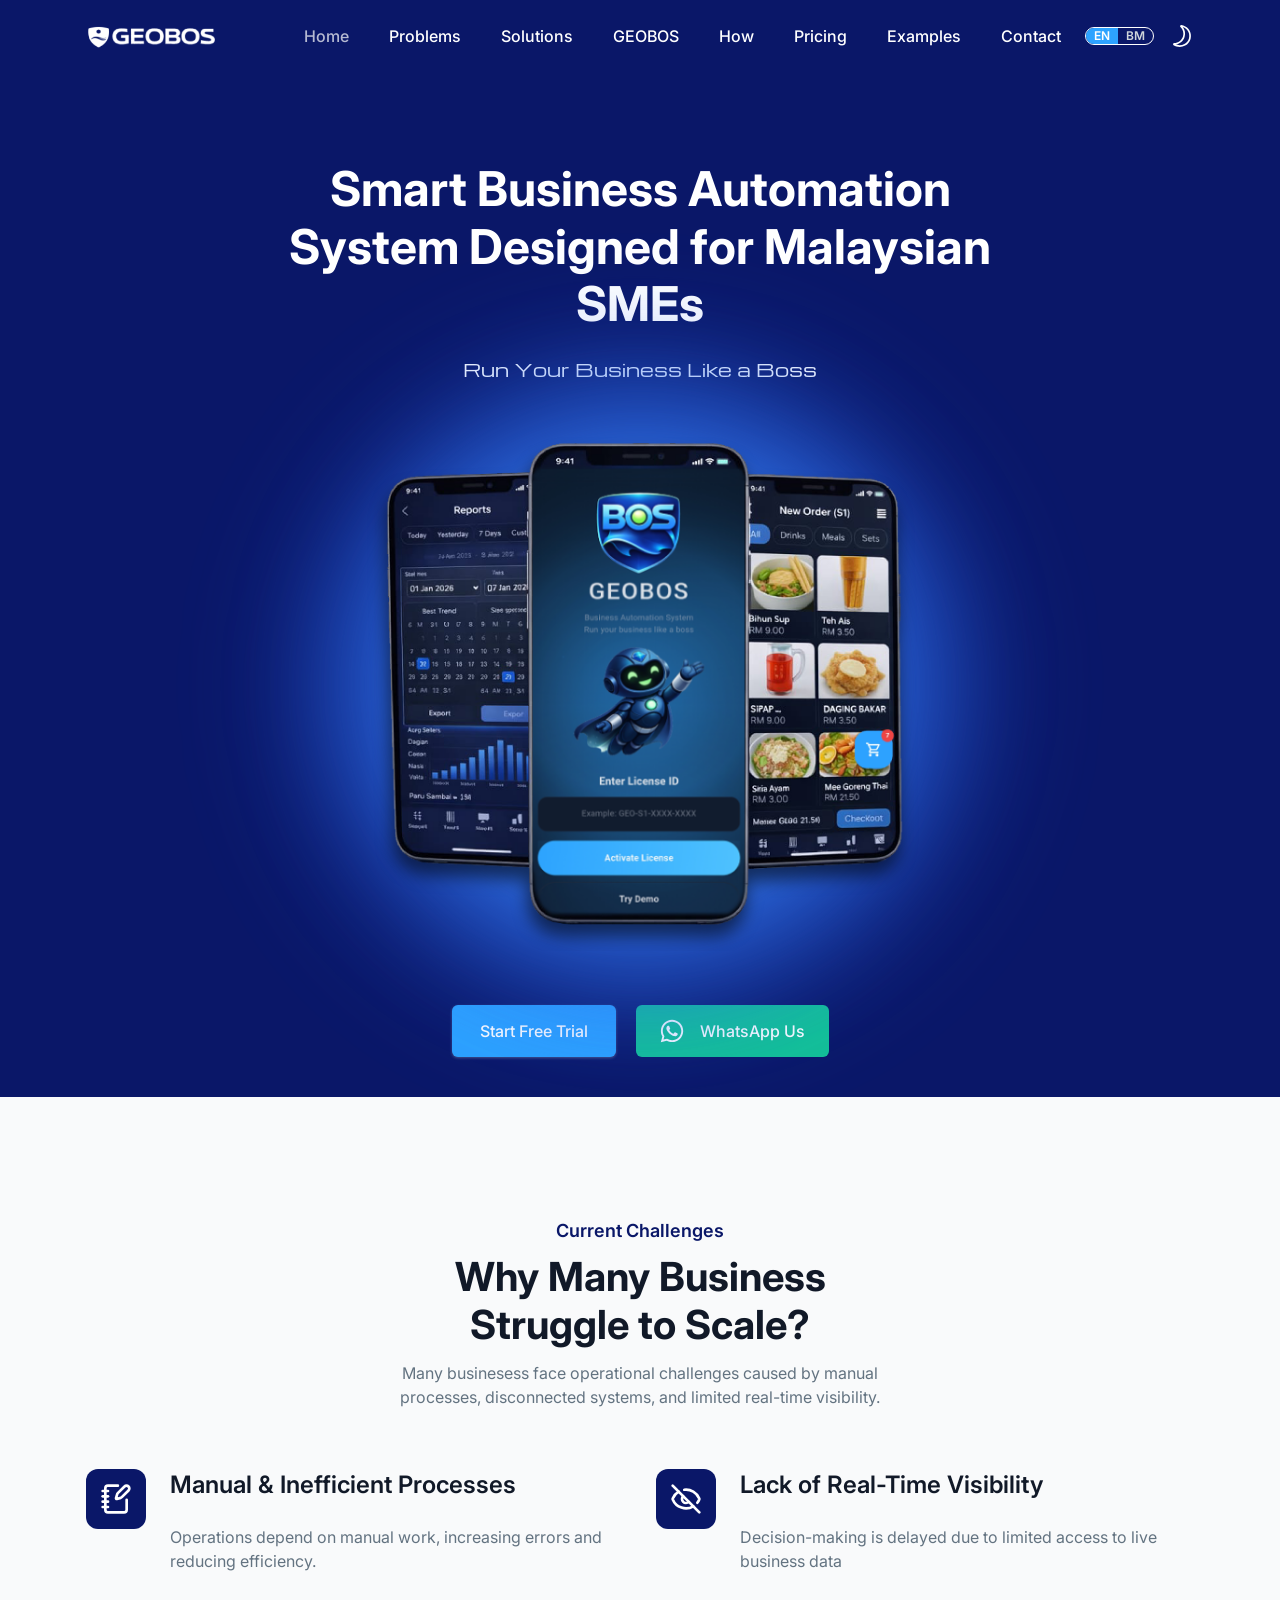
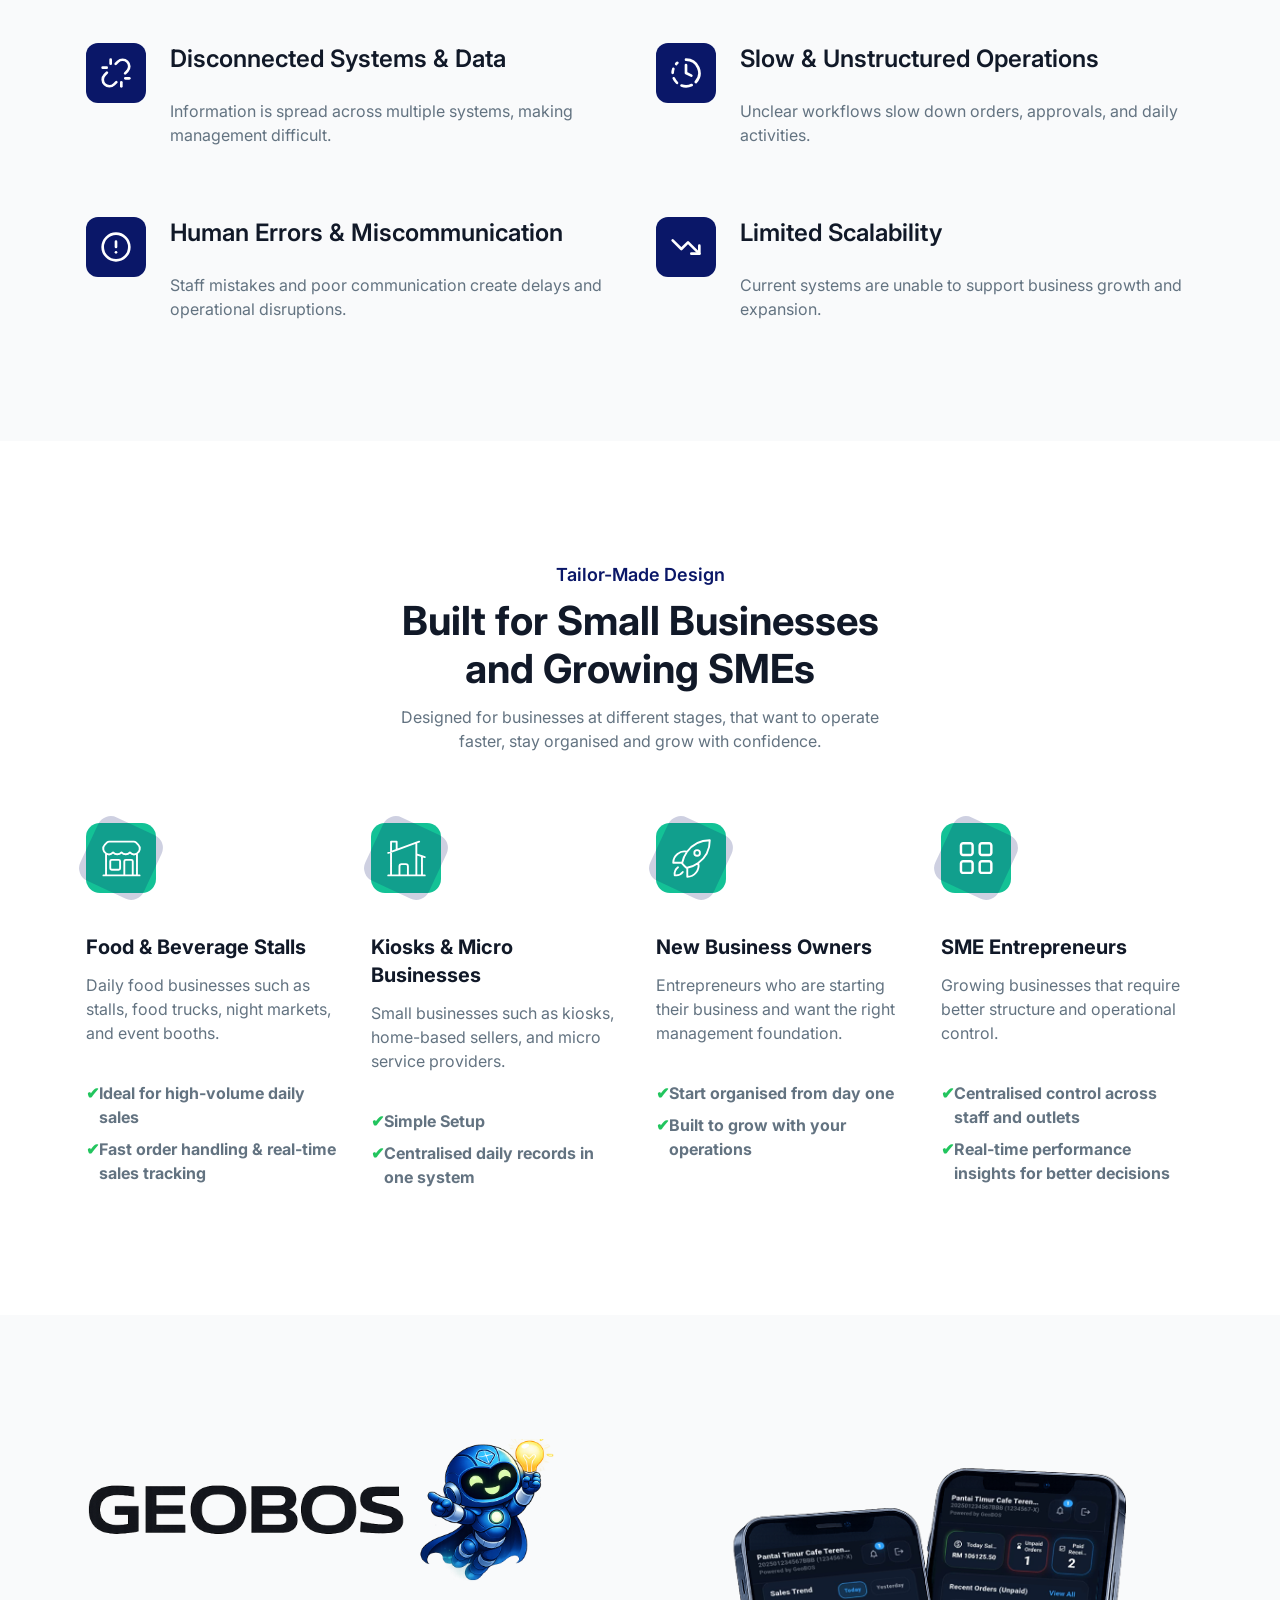
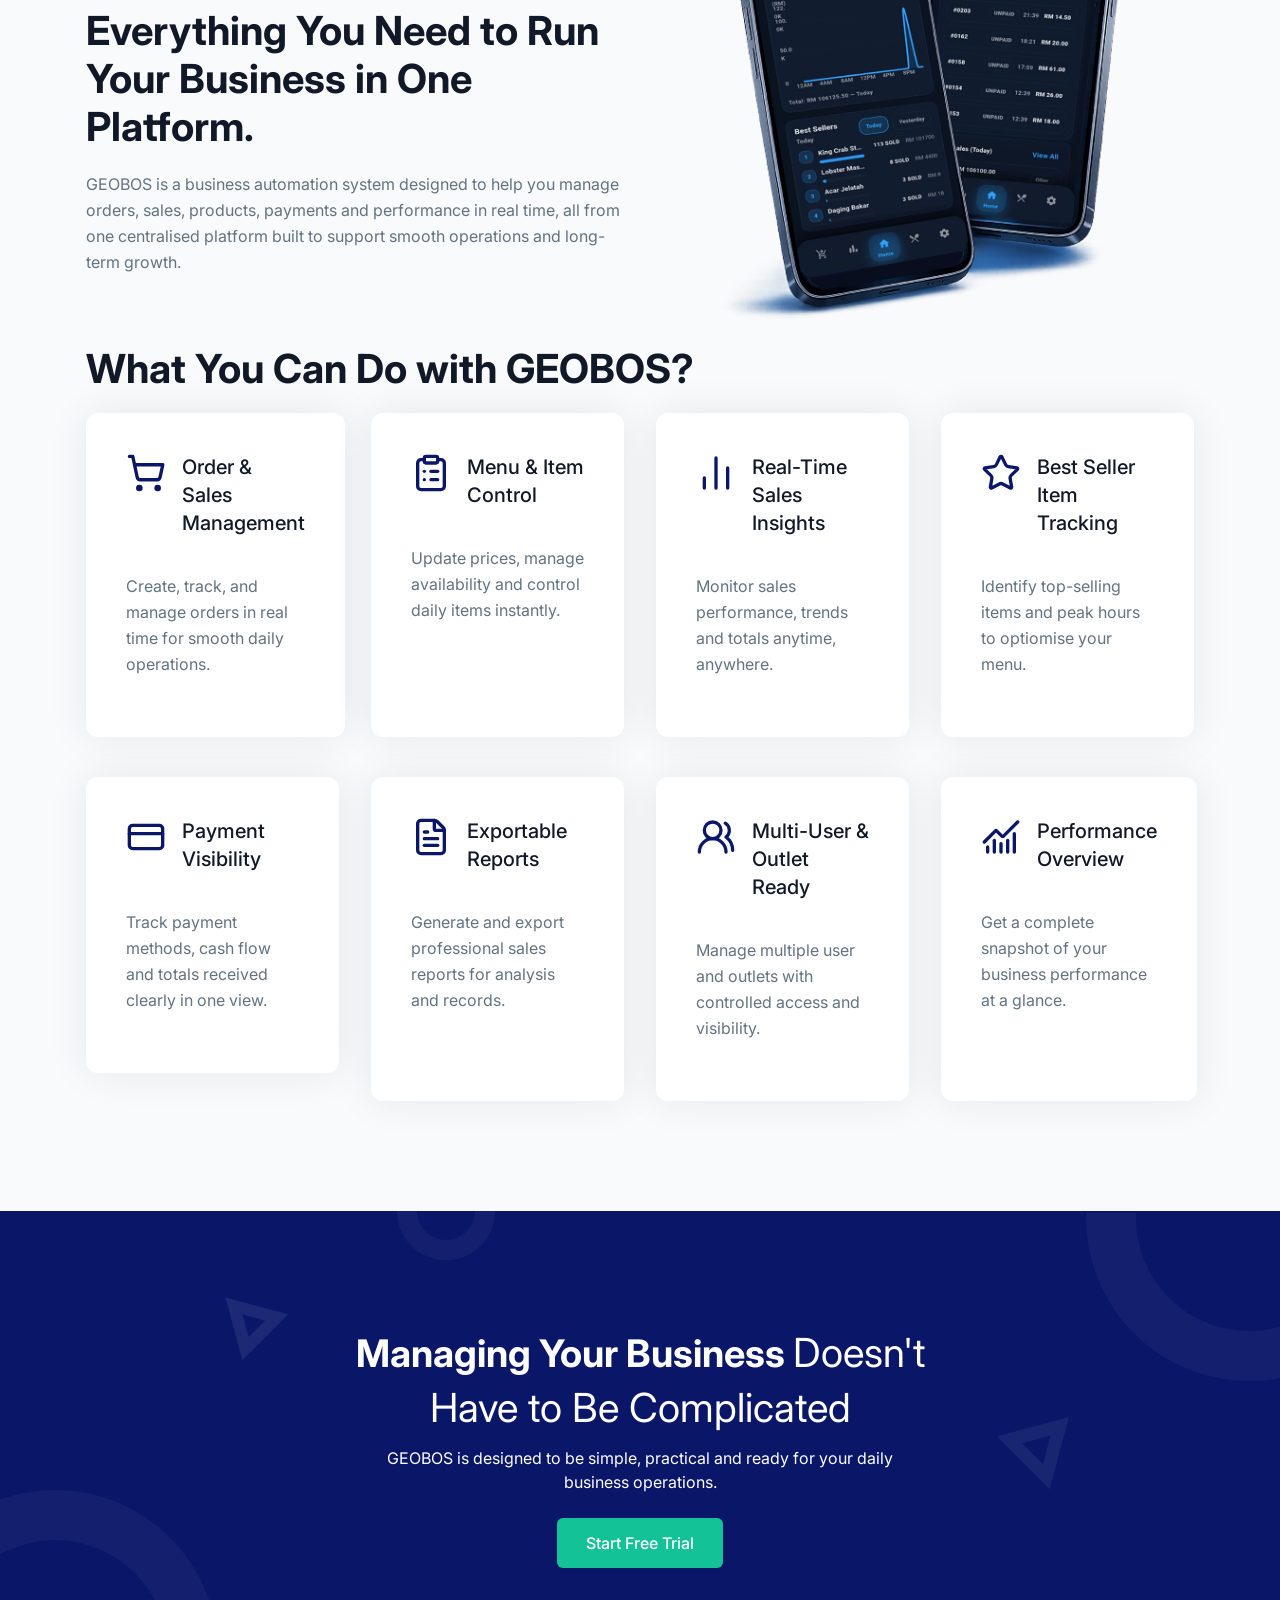
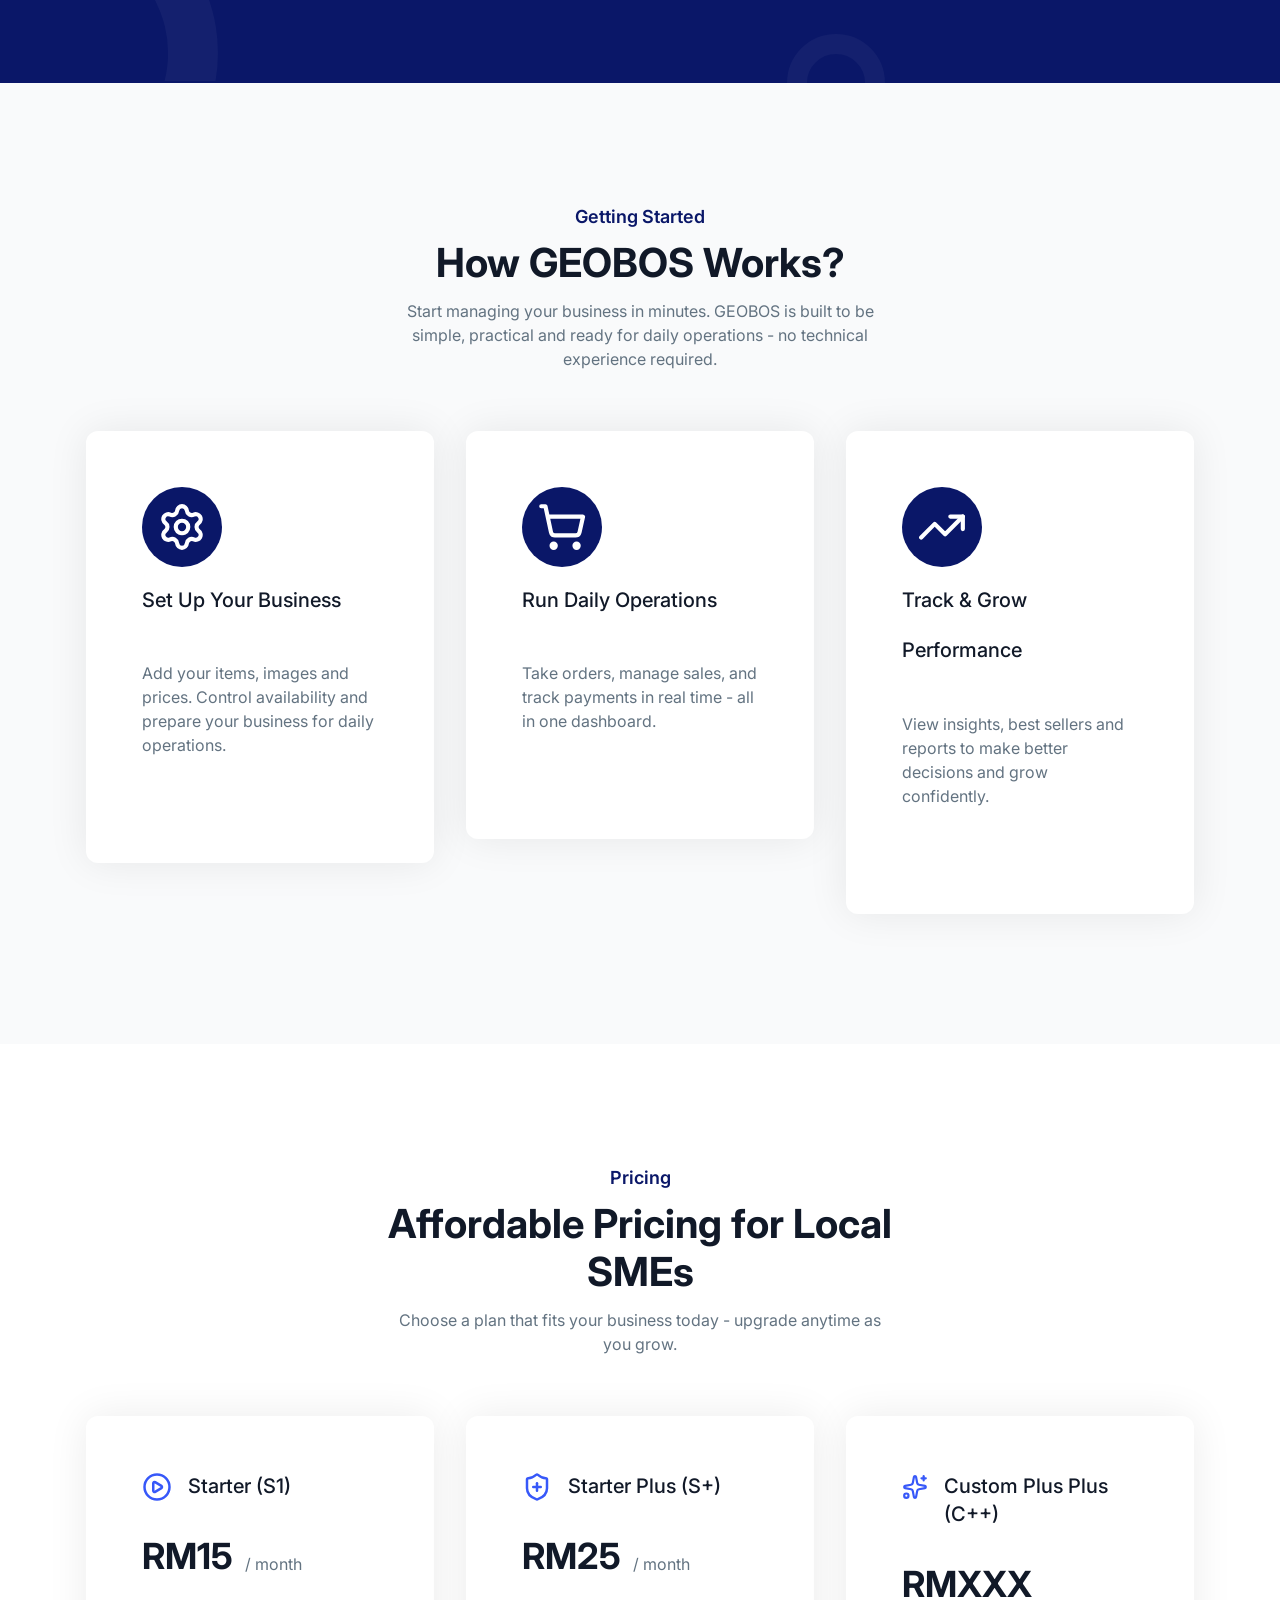
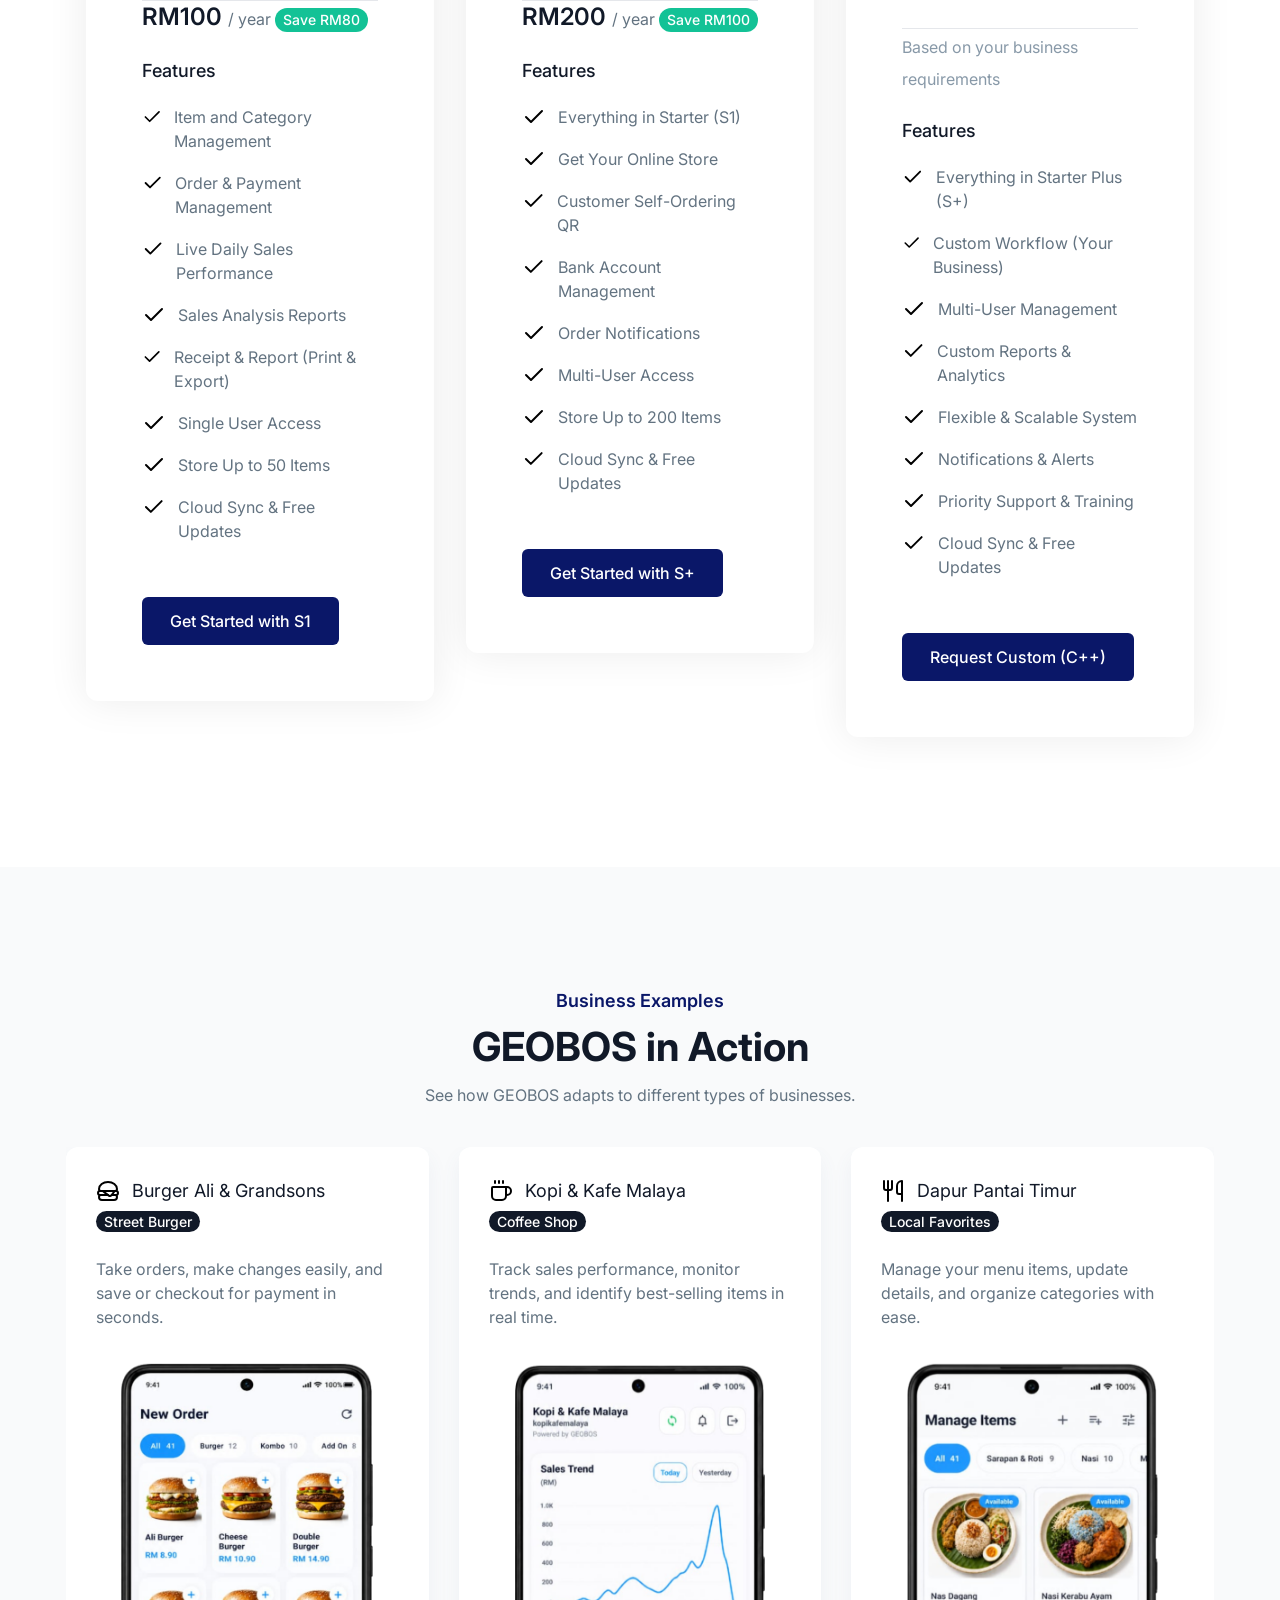
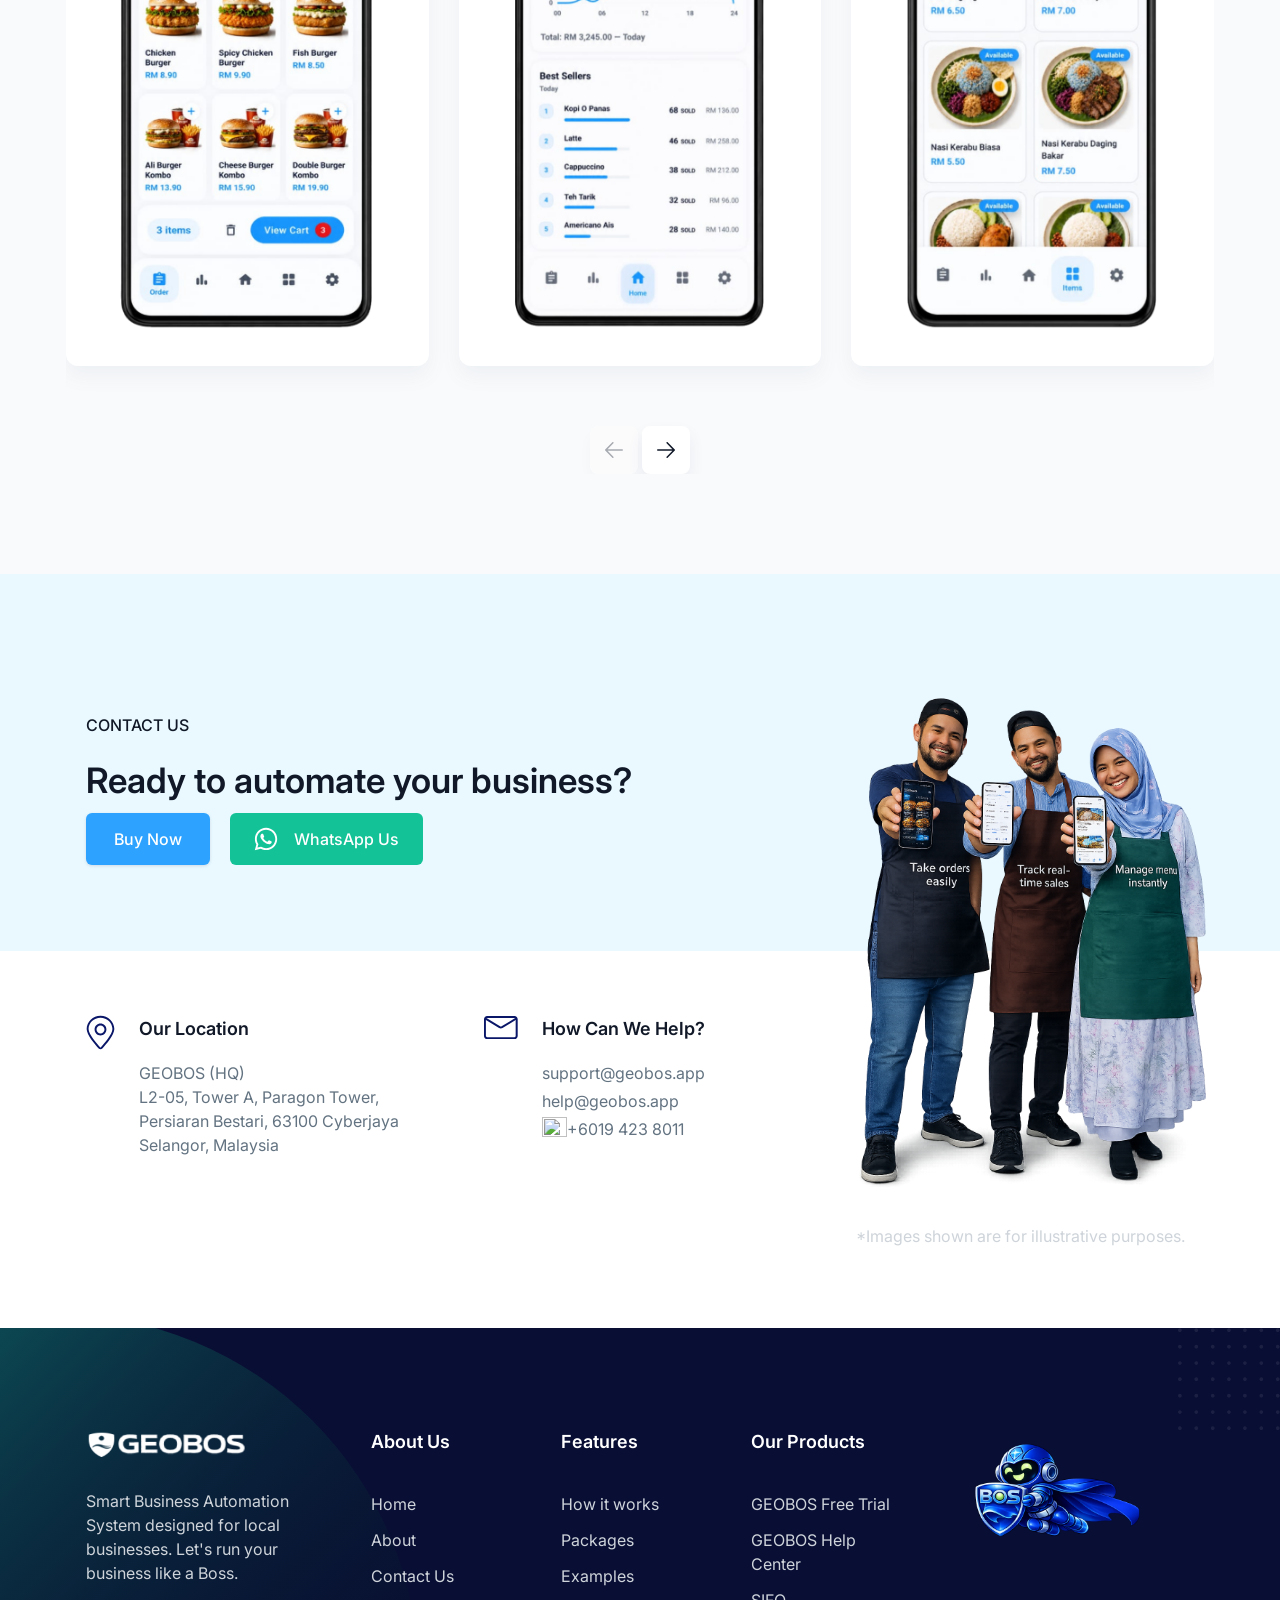
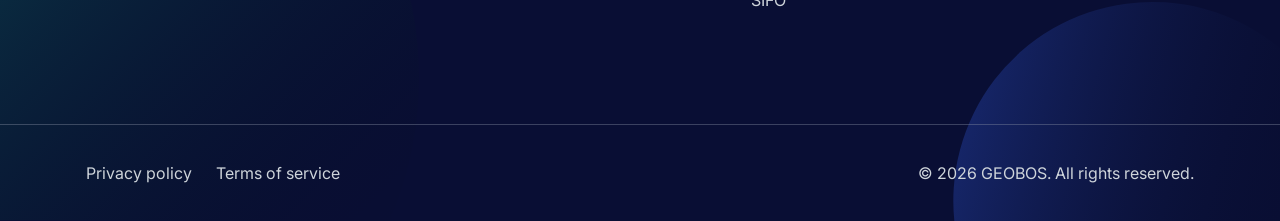
==== index.html @ 5e708daf "Update index.html" ====
<!doctype html>
<html lang="en" class="scroll-smooth">
  <head>
    <!-- Google tag (gtag.js) -->
    <script async src="https://www.googletagmanager.com/gtag/js?id=G-SN5ZPJ8JSR"></script>
    <script>
      window.dataLayer = window.dataLayer || [];
      function gtag(){dataLayer.push(arguments);}
      gtag('js', new Date());
    
      gtag('config', 'G-SN5ZPJ8JSR');
    </script>
    
    <meta charset="UTF-8" />
    <meta http-equiv="X-UA-Compatible" content="IE=edge" />
    <meta name="viewport" content="width=device-width, initial-scale=1.0" />

    <!-- Open Graph (WhatsApp, Facebook, etc.) -->
    <meta property="og:title" content="GEOBOS - Business Automation System">
    <meta property="og:description" content="Run Your Business Like a Boss">
    <meta property="og:image" content="https://geobos.app/geobos_og2.jpeg">
    <meta property="og:image:width" content="1200">
    <meta property="og:image:height" content="630">  
    <meta property="og:url" content="https://www.geobos.app/">
    <meta property="og:type" content="website">
    
    <title>
      GEOBOS | Business Automation System
    </title>
    <link
      rel="shortcut icon"
      href="assets/images/favicon.png"
      type="image/x-icon"
    />
    <link
      href="https://fonts.googleapis.com/css2?family=Michroma&display=swap"
      rel="stylesheet"
    />
    <link rel="stylesheet" href="assets/css/swiper-bundle.min.css" />
    <link rel="stylesheet" href="assets/css/animate.css" />
    <link rel="stylesheet" href="./src/css/tailwind.css" />

    <!-- ==== WOW JS ==== -->
    <script src="assets/js/wow.min.js"></script>
    <script>
      new WOW().init();
    </script>
        
  </head>

  <body>
    <!-- ====== Navbar Section Start -->
    <div
      class="absolute top-0 left-0 z-40 flex items-center w-full bg-transparent ud-header"
    >
      <div class="container px-4 mx-auto">
        <div class="relative flex items-center justify-between -mx-4">
          <div class="max-w-full px-4 w-60">
            <a href="index.html" class="block w-full py-5 navbar-logo">
              <img
                src="assets/images/logo/logo-white.svg"
                alt="logo"
                class="h-auto w-auto header-logo"
              />
            </a>
          </div>
          <div class="flex items-center justify-between w-full px-4">
            <div>
              <button
                id="navbarToggler"
                class="absolute right-4 top-1/2 block -translate-y-1/2 rounded-lg px-1 py-[3px] ring-primary focus:ring-2 lg:hidden"
              >
                <span
                  class="relative my-[6px] block h-[2px] w-[30px] bg-white"
                ></span>
                <span
                  class="relative my-[6px] block h-[2px] w-[30px] bg-white"
                ></span>
                <span
                  class="relative my-[6px] block h-[2px] w-[30px] bg-white"
                ></span>
              </button>
              <nav
                id="navbarCollapse"
                class="absolute right-4 top-full hidden w-full max-w-[250px] rounded-lg bg-white py-5 shadow-lg dark:bg-dark-2 lg:static lg:block lg:w-full lg:max-w-full lg:bg-transparent lg:px-4 lg:py-0 lg:shadow-none dark:lg:bg-transparent xl:px-6"
              >
                <ul class="blcok lg:flex 2xl:ml-20">
                  <li class="relative group">
                    <a
                      href="#home"
                      class="flex py-2 mx-8 text-base font-medium ud-menu-scroll text-dark group-hover:text-primary dark:text-white lg:mr-0 lg:inline-flex lg:px-0 lg:py-6 lg:text-white lg:group-hover:text-white lg:group-hover:opacity-70"
                    >
                      Home
                    </a>
                  </li>
                  <li class="relative group">
                    <a
                      href="#problems"
                      class="flex py-2 mx-8 text-base font-medium ud-menu-scroll text-dark group-hover:text-primary dark:text-white lg:ml-7 lg:mr-0 lg:inline-flex lg:px-0 lg:py-6 lg:text-white lg:group-hover:text-white lg:group-hover:opacity-70 xl:ml-10"
                    >
                      Problems
                    </a>
                  </li>
                  <li class="relative group">
                    <a
                      href="#solutions"
                      class="flex py-2 mx-8 text-base font-medium ud-menu-scroll text-dark group-hover:text-primary dark:text-white lg:ml-7 lg:mr-0 lg:inline-flex lg:px-0 lg:py-6 lg:text-white lg:group-hover:text-white lg:group-hover:opacity-70 xl:ml-10"
                    >
                      Solutions
                    </a>
                  </li>
                  <li class="relative group">
                    <a
                      href="#about"
                      class="flex py-2 mx-8 text-base font-medium ud-menu-scroll text-dark group-hover:text-primary dark:text-white lg:ml-7 lg:mr-0 lg:inline-flex lg:px-0 lg:py-6 lg:text-white lg:group-hover:text-white lg:group-hover:opacity-70 xl:ml-10"
                    >
                      GEOBOS
                    </a>
                  </li>
                  <li class="relative group">
                    <a
                      href="#how_works"
                      class="flex py-2 mx-8 text-base font-medium ud-menu-scroll text-dark group-hover:text-primary dark:text-white lg:ml-7 lg:mr-0 lg:inline-flex lg:px-0 lg:py-6 lg:text-white lg:group-hover:text-white lg:group-hover:opacity-70 xl:ml-10"
                    >
                      How
                    </a>
                  </li>
                  <li class="relative group">
                    <a
                      href="#pricing"
                      class="flex py-2 mx-8 text-base font-medium ud-menu-scroll text-dark group-hover:text-primary dark:text-white lg:ml-7 lg:mr-0 lg:inline-flex lg:px-0 lg:py-6 lg:text-white lg:group-hover:text-white lg:group-hover:opacity-70 xl:ml-10"
                    >
                      Pricing
                    </a>
                  </li>
                  <li class="relative group">
                    <a
                      href="#examples"
                      class="flex py-2 mx-8 text-base font-medium ud-menu-scroll text-dark group-hover:text-primary dark:text-white lg:ml-7 lg:mr-0 lg:inline-flex lg:px-0 lg:py-6 lg:text-white lg:group-hover:text-white lg:group-hover:opacity-70 xl:ml-10"
                    >
                      Examples
                    </a>
                  </li>
                  <li class="relative group">
                    <a
                      href="#contact"
                      class="flex py-2 mx-8 text-base font-medium ud-menu-scroll text-dark group-hover:text-primary dark:text-white lg:ml-7 lg:mr-0 lg:inline-flex lg:px-0 lg:py-6 lg:text-white lg:group-hover:text-white lg:group-hover:opacity-70 xl:ml-10"
                    >
                      Contact
                    </a>
                  </li>                
                </ul>
              </nav>
            </div>
            <!-- Languange Pill   -->
            <div class="inline-flex h-8 rounded-full
                        bg-white/15 backdrop-blur-md
                        border border-white overflow-hidden text-xs font-semibold mr-4 items-center justify-end">
            
              <a href="index.html"
                 class="px-2 inline-flex items-center justify-center bg-secondary2 text-white hover:text-body-secondary text-xs">
                EN
              </a>
            
              <a href="index.html"
                 class="px-2 inline-flex items-center justify-center text-gray-7 hover:text-body-color loginBtn text-xs">
                BM
              </a>
            
            </div>
            <!-- Languange Pill   -->
            <div class="flex items-center justify-end pr-16 lg:pr-0">
              <label
                for="themeSwitcher"
                class="inline-flex items-center cursor-pointer"
                aria-label="themeSwitcher"
                name="themeSwitcher"
              >
                <input
                  type="checkbox"
                  name="themeSwitcher"
                  id="themeSwitcher"
                  class="sr-only"
                />
                <span class="block text-white dark:hidden">
                  <svg
                    class="fill-current"
                    width="24"
                    height="24"
                    viewBox="0 0 24 24"
                    fill="none"
                    xmlns="http://www.w3.org/2000/svg"
                  >
                    <path
                      d="M13.3125 1.50001C12.675 1.31251 12.0375 1.16251 11.3625 1.05001C10.875 0.975006 10.35 1.23751 10.1625 1.68751C9.93751 2.13751 10.05 2.70001 10.425 3.00001C13.0875 5.47501 14.0625 9.11251 12.975 12.525C11.775 16.3125 8.25001 18.975 4.16251 19.0875C3.63751 19.0875 3.22501 19.425 3.07501 19.9125C2.92501 20.4 3.15001 20.925 3.56251 21.1875C4.50001 21.75 5.43751 22.2 6.37501 22.5C7.46251 22.8375 8.58751 22.9875 9.71251 22.9875C11.625 22.9875 13.5 22.5 15.1875 21.5625C17.85 20.1 19.725 17.7375 20.55 14.8875C22.1625 9.26251 18.975 3.37501 13.3125 1.50001ZM18.9375 14.4C18.2625 16.8375 16.6125 18.825 14.4 20.0625C12.075 21.3375 9.41251 21.6 6.90001 20.85C6.63751 20.775 6.33751 20.6625 6.07501 20.55C10.05 19.7625 13.35 16.9125 14.5875 13.0125C15.675 9.56251 15 5.92501 12.7875 3.07501C17.5875 4.68751 20.2875 9.67501 18.9375 14.4Z"
                    />
                  </svg>
                </span>
                <span class="hidden text-white dark:block">
                  <svg
                    class="fill-current"
                    width="24"
                    height="24"
                    viewBox="0 0 24 24"
                    fill="none"
                    xmlns="http://www.w3.org/2000/svg"
                  >
                    <g clip-path="url(#clip0_2172_3070)">
                      <path
                        d="M12 6.89999C9.18752 6.89999 6.90002 9.18749 6.90002 12C6.90002 14.8125 9.18752 17.1 12 17.1C14.8125 17.1 17.1 14.8125 17.1 12C17.1 9.18749 14.8125 6.89999 12 6.89999ZM12 15.4125C10.125 15.4125 8.58752 13.875 8.58752 12C8.58752 10.125 10.125 8.58749 12 8.58749C13.875 8.58749 15.4125 10.125 15.4125 12C15.4125 13.875 13.875 15.4125 12 15.4125Z"
                      />
                      <path
                        d="M12 4.2375C12.45 4.2375 12.8625 3.8625 12.8625 3.375V1.5C12.8625 1.05 12.4875 0.637497 12 0.637497C11.55 0.637497 11.1375 1.0125 11.1375 1.5V3.4125C11.175 3.8625 11.55 4.2375 12 4.2375Z"
                      />
                      <path
                        d="M12 19.7625C11.55 19.7625 11.1375 20.1375 11.1375 20.625V22.5C11.1375 22.95 11.5125 23.3625 12 23.3625C12.45 23.3625 12.8625 22.9875 12.8625 22.5V20.5875C12.8625 20.1375 12.45 19.7625 12 19.7625Z"
                      />
                      <path
                        d="M18.1125 6.74999C18.3375 6.74999 18.5625 6.67499 18.7125 6.48749L19.9125 5.28749C20.25 4.94999 20.25 4.42499 19.9125 4.08749C19.575 3.74999 19.05 3.74999 18.7125 4.08749L17.5125 5.28749C17.175 5.62499 17.175 6.14999 17.5125 6.48749C17.6625 6.67499 17.8875 6.74999 18.1125 6.74999Z"
                      />
                      <path
                        d="M5.32501 17.5125L4.12501 18.675C3.78751 19.0125 3.78751 19.5375 4.12501 19.875C4.27501 20.025 4.50001 20.1375 4.72501 20.1375C4.95001 20.1375 5.17501 20.0625 5.32501 19.875L6.52501 18.675C6.86251 18.3375 6.86251 17.8125 6.52501 17.475C6.18751 17.175 5.62501 17.175 5.32501 17.5125Z"
                      />
                      <path
                        d="M22.5 11.175H20.5875C20.1375 11.175 19.725 11.55 19.725 12.0375C19.725 12.4875 20.1 12.9 20.5875 12.9H22.5C22.95 12.9 23.3625 12.525 23.3625 12.0375C23.3625 11.55 22.95 11.175 22.5 11.175Z"
                      />
                      <path
                        d="M4.23751 12C4.23751 11.55 3.86251 11.1375 3.37501 11.1375H1.50001C1.05001 11.1375 0.637512 11.5125 0.637512 12C0.637512 12.45 1.01251 12.8625 1.50001 12.8625H3.41251C3.86251 12.8625 4.23751 12.45 4.23751 12Z"
                      />
                      <path
                        d="M18.675 17.5125C18.3375 17.175 17.8125 17.175 17.475 17.5125C17.1375 17.85 17.1375 18.375 17.475 18.7125L18.675 19.9125C18.825 20.0625 19.05 20.175 19.275 20.175C19.5 20.175 19.725 20.1 19.875 19.9125C20.2125 19.575 20.2125 19.05 19.875 18.7125L18.675 17.5125Z"
                      />
                      <path
                        d="M5.32501 4.125C4.98751 3.7875 4.46251 3.7875 4.12501 4.125C3.78751 4.4625 3.78751 4.9875 4.12501 5.325L5.32501 6.525C5.47501 6.675 5.70001 6.7875 5.92501 6.7875C6.15001 6.7875 6.37501 6.7125 6.52501 6.525C6.86251 6.1875 6.86251 5.6625 6.52501 5.325L5.32501 4.125Z"
                      />
                    </g>
                    <defs>
                      <clipPath id="clip0_2172_3070">
                        <rect width="24" height="24" fill="white" />
                      </clipPath>
                    </defs>
                  </svg>
                </span>
              </label> 
              </div>
            </div>
          </div>
        </div>
      </div>
    </div>
    <!-- ====== Navbar Section End -->

    <!-- ====== Hero Section Start -->
    <div
      id="home"
      class="relative bg-primary pt-[120px] md:pt-[130px] lg:pt-[160px]"
    >
      <div class="container px-4 mx-auto">
        <div class="flex flex-wrap items-center -mx-4">
          <div class="w-full px-4">
            <div
              class="hero-content wow fadeInUp mx-auto max-w-[780px] text-center"
              data-wow-delay=".2s"
            >
              <h1
                class="mb-6 text-3xl font-bold leading-snug text-white sm:text-4xl sm:leading-snug lg:text-5xl lg:leading-[1.2]"
              >
                Smart Business Automation System Designed for Malaysian SMEs
              </h1>
              <p
                style="font-family: 'Michroma',cursive;"
                class="mx-auto mb-9 max-w-[600px] text-lg sm:text-xl lg:text-3xl
                       font-medium text-white
                       tracking-wide leading-snug
                       sm:leading-normal"
              >
                Run Your Business Like a Boss
              </p>
              
              <div class="glow-wrapper">
                <div class="glow-pulse layer1"></div>
                <div class="glow-pulse layer2"></div>
                <img src="assets/images/hero/hero-image.png" class="glow-img">
              </div>

              <br><br><br>
              <ul
                class="flex flex-wrap items-center justify-center gap-5 mb-10"
              >
                <li>
                  <a
                    href="https://www.geobos.app/newbos/"
                    class="inline-flex items-center justify-center rounded-md bg-secondary2 px-7 py-[14px] text-center text-base font-medium text-white shadow-1 transition duration-300 ease-in-out hover:bg-gray-2 hover:text-body-color"
                    onclick="gtag('event', 'btn_register_click1', {
                    event_category: 'engagement',
                    event_label: 'Start Free Trial'
                  })">                    
                    Start Free Trial
                  </a>
                </li>
                <li>
                  <a
                    href="https://wa.me/60194238011?text=Salam%20%26%20Hi%20👋%0A%0ASaya%20berminat%20dengan%20GEOBOS.%20Boleh%20bantu%20saya%20untuk%20mula%3F"
                    target="_blank"
                    class="flex items-center gap-4 rounded-md bg-secondary px-6 py-[14px] text-base font-medium text-white transition duration-300 ease-in-out hover:bg-white hover:text-dark"
                    onclick="gtag('event', 'btn_wasap_click1', {
                    event_category: 'engagement',
                    event_label: 'WhatsApp Us'
                  })"> 
                  <svg class="fill-current" width="24px" height="24px" viewBox="0 0 32 32" version="1.1" xmlns="http://www.w3.org/2000/svg">                
                    <path d="M26.576 5.363c-2.69-2.69-6.406-4.354-10.511-4.354-8.209 0-14.865 6.655-14.865 14.865 0 2.732 0.737 5.291 2.022 7.491l-0.038-0.070-2.109 7.702 7.879-2.067c2.051 1.139 4.498 1.809 7.102 1.809h0.006c8.209-0.003 14.862-6.659 14.862-14.868 0-4.103-1.662-7.817-4.349-10.507l0 0zM16.062 28.228h-0.005c-0 0-0.001 0-0.001 0-2.319 0-4.489-0.64-6.342-1.753l0.056 0.031-0.451-0.267-4.675 1.227 1.247-4.559-0.294-0.467c-1.185-1.862-1.889-4.131-1.889-6.565 0-6.822 5.531-12.353 12.353-12.353s12.353 5.531 12.353 12.353c0 6.822-5.53 12.353-12.353 12.353h-0zM22.838 18.977c-0.371-0.186-2.197-1.083-2.537-1.208-0.341-0.124-0.589-0.185-0.837 0.187-0.246 0.371-0.958 1.207-1.175 1.455-0.216 0.249-0.434 0.279-0.805 0.094-1.15-0.466-2.138-1.087-2.997-1.852l0.010 0.009c-0.799-0.74-1.484-1.587-2.037-2.521l-0.028-0.052c-0.216-0.371-0.023-0.572 0.162-0.757 0.167-0.166 0.372-0.434 0.557-0.65 0.146-0.179 0.271-0.384 0.366-0.604l0.006-0.017c0.043-0.087 0.068-0.188 0.068-0.296 0-0.131-0.037-0.253-0.101-0.357l0.002 0.003c-0.094-0.186-0.836-2.014-1.145-2.758-0.302-0.724-0.609-0.625-0.836-0.637-0.216-0.010-0.464-0.012-0.712-0.012-0.395 0.010-0.746 0.188-0.988 0.463l-0.001 0.002c-0.802 0.761-1.3 1.834-1.3 3.023 0 0.026 0 0.053 0.001 0.079l-0-0.004c0.131 1.467 0.681 2.784 1.527 3.857l-0.012-0.015c1.604 2.379 3.742 4.282 6.251 5.564l0.094 0.043c0.548 0.248 1.25 0.513 1.968 0.74l0.149 0.041c0.442 0.14 0.951 0.221 1.479 0.221 0.303 0 0.601-0.027 0.889-0.078l-0.031 0.004c1.069-0.223 1.956-0.868 2.497-1.749l0.009-0.017c0.165-0.366 0.261-0.793 0.261-1.242 0-0.185-0.016-0.366-0.047-0.542l0.003 0.019c-0.092-0.155-0.34-0.247-0.712-0.434z"></path>
                    </svg>                 
                    WhatsApp Us
                  </a>
                </li>
              </ul>
              <div>

                </div>
              </div>
            </div>
          </div>        
        </div>
      </div>
    </div>
    <!-- ====== Hero Section End -->
    <!-- ====== FAQ Section Start -->
    <section id="problems"
      class="relative z-20 overflow-hidden bg-gray-1 pb-8 pt-20 dark:bg-dark lg:pb-[50px] lg:pt-[120px]"
    >
      <div  class="container px-4 mx-auto">      
        <div class="flex flex-wrap -mx-4">
          <div class="w-full px-4">
            <div class="mx-auto mb-[60px] max-w-[520px] text-center">
              <span class="block mb-2 text-lg font-semibold text-primary dark:text-dark-6">
                Current Challenges
              </span>
              <h2
                class="mb-3 text-3xl font-bold leading-[1.2] text-dark dark:text-white sm:text-4xl md:text-[40px]"
              >
                Why Many Business Struggle to Scale?
              </h2>
              <p
                class="mx-auto max-w-[485px] text-base text-body-color dark:text-dark-6"
              >
                Many businesess face operational challenges caused by manual processes, disconnected systems, and limited real-time visibility.
              </p>
            </div>
          </div>
        </div>
        <div class="flex flex-wrap -mx-4">
          <div class="w-full px-4 lg:w-1/2">
            <div class="mb-12 flex lg:mb-[70px]">
              <div
                class="mr-4 flex h-[50px] w-full max-w-[50px] items-center justify-center rounded-xl bg-primary text-white sm:mr-6 sm:h-[60px] sm:max-w-[60px]"
              >
             <svg xmlns="http://www.w3.org/2000/svg" width="32" height="32" viewBox="0 0 24 24" fill="none" stroke="currentColor" stroke-width="2" stroke-linecap="round" stroke-linejoin="round" class="lucide lucide-notebook-pen-icon lucide-notebook-pen"><path d="M13.4 2H6a2 2 0 0 0-2 2v16a2 2 0 0 0 2 2h12a2 2 0 0 0 2-2v-7.4"/><path d="M2 6h4"/><path d="M2 10h4"/><path d="M2 14h4"/><path d="M2 18h4"/><path d="M21.378 5.626a1 1 0 1 0-3.004-3.004l-5.01 5.012a2 2 0 0 0-.506.854l-.837 2.87a.5.5 0 0 0 .62.62l2.87-.837a2 2 0 0 0 .854-.506z"/></svg>

              </div>
              <div class="w-full">
                <h3
                  class="mb-6 text-xl font-semibold text-dark dark:text-white sm:text-2xl lg:text-xl xl:text-2xl"
                >
                  Manual & Inefficient Processes
                </h3>
                <p class="text-base text-body-color dark:text-dark-6">
                  Operations depend on manual work, increasing errors and reducing efficiency.
                </p>
              </div>
            </div>
            <div class="mb-12 flex lg:mb-[70px]">
              <div
                class="mr-4 flex h-[50px] w-full max-w-[50px] items-center justify-center rounded-xl bg-primary text-white sm:mr-6 sm:h-[60px] sm:max-w-[60px]"
              >
                <svg xmlns="http://www.w3.org/2000/svg" width="32" height="32" viewBox="0 0 24 24" fill="none" stroke="currentColor" stroke-width="2" stroke-linecap="round" stroke-linejoin="round" class="lucide lucide-unlink-icon lucide-unlink"><path d="m18.84 12.25 1.72-1.71h-.02a5.004 5.004 0 0 0-.12-7.07 5.006 5.006 0 0 0-6.95 0l-1.72 1.71"/><path d="m5.17 11.75-1.71 1.71a5.004 5.004 0 0 0 .12 7.07 5.006 5.006 0 0 0 6.95 0l1.71-1.71"/><line x1="8" x2="8" y1="2" y2="5"/><line x1="2" x2="5" y1="8" y2="8"/><line x1="16" x2="16" y1="19" y2="22"/><line x1="19" x2="22" y1="16" y2="16"/></svg>

              </div>
              <div class="w-full">
                <h3
                  class="mb-6 text-xl font-semibold text-dark dark:text-white sm:text-2xl lg:text-xl xl:text-2xl"
                >
                  Disconnected Systems & Data
                </h3>
                <p class="text-base text-body-color dark:text-dark-6">
                  Information is spread across multiple systems, making management difficult.
                </p>
              </div>
            </div>
                        <div class="mb-12 flex lg:mb-[70px]">
              <div
                class="mr-4 flex h-[50px] w-full max-w-[50px] items-center justify-center rounded-xl bg-primary text-white sm:mr-6 sm:h-[60px] sm:max-w-[60px]"
              >
                <svg xmlns="http://www.w3.org/2000/svg" width="32" height="32" viewBox="0 0 24 24" fill="none" stroke="currentColor" stroke-width="2" stroke-linecap="round" stroke-linejoin="round" class="lucide lucide-circle-alert-icon lucide-circle-alert"><circle cx="12" cy="12" r="10"/><line x1="12" x2="12" y1="8" y2="12"/><line x1="12" x2="12.01" y1="16" y2="16"/></svg>

              </div>
              <div class="w-full">
                <h3
                  class="mb-6 text-xl font-semibold text-dark dark:text-white sm:text-2xl lg:text-xl xl:text-2xl"
                >
                  Human Errors & Miscommunication
                </h3>
                <p class="text-base text-body-color dark:text-dark-6">
                  Staff mistakes and poor communication create delays and operational disruptions.
                </p>
              </div>
            </div>
          </div>
          <div class="w-full px-4 lg:w-1/2">
            <div class="mb-12 flex lg:mb-[70px]">
              <div
                class="mr-4 flex h-[50px] w-full max-w-[50px] items-center justify-center rounded-xl bg-primary text-white sm:mr-6 sm:h-[60px] sm:max-w-[60px]"
              >
                <svg xmlns="http://www.w3.org/2000/svg" width="32" height="32" viewBox="0 0 24 24" fill="none" stroke="currentColor" stroke-width="2" stroke-linecap="round" stroke-linejoin="round" class="lucide lucide-eye-off-icon lucide-eye-off"><path d="M10.733 5.076a10.744 10.744 0 0 1 11.205 6.575 1 1 0 0 1 0 .696 10.747 10.747 0 0 1-1.444 2.49"/><path d="M14.084 14.158a3 3 0 0 1-4.242-4.242"/><path d="M17.479 17.499a10.75 10.75 0 0 1-15.417-5.151 1 1 0 0 1 0-.696 10.75 10.75 0 0 1 4.446-5.143"/><path d="m2 2 20 20"/></svg>

              </div>
              <div class="w-full">
                <h3
                  class="mb-6 text-xl font-semibold text-dark dark:text-white sm:text-2xl lg:text-xl xl:text-2xl"
                >
                  Lack of Real-Time Visibility
                </h3>
                <p class="text-base text-body-color dark:text-dark-6">
                  Decision-making is delayed due to limited access to live business data
                </p>
              </div>
            </div>
            <div class="mb-12 flex lg:mb-[70px]">
              <div
                class="mr-4 flex h-[50px] w-full max-w-[50px] items-center justify-center rounded-xl bg-primary text-white sm:mr-6 sm:h-[60px] sm:max-w-[60px]"
              >
                <svg xmlns="http://www.w3.org/2000/svg" width="32" height="32" viewBox="0 0 24 24" fill="none" stroke="currentColor" stroke-width="2" stroke-linecap="round" stroke-linejoin="round" class="lucide lucide-clock-fading-icon lucide-clock-fading"><path d="M12 2a10 10 0 0 1 7.38 16.75"/><path d="M12 6v6l4 2"/><path d="M2.5 8.875a10 10 0 0 0-.5 3"/><path d="M2.83 16a10 10 0 0 0 2.43 3.4"/><path d="M4.636 5.235a10 10 0 0 1 .891-.857"/><path d="M8.644 21.42a10 10 0 0 0 7.631-.38"/></svg>
              </div>
              <div class="w-full">
                <h3
                  class="mb-6 text-xl font-semibold text-dark dark:text-white sm:text-2xl lg:text-xl xl:text-2xl"
                >
                  Slow & Unstructured Operations
                </h3>
                <p class="text-base text-body-color dark:text-dark-6">
                  Unclear workflows slow down orders, approvals, and daily activities.
                </p>
              </div>
            </div>

            <div class="mb-12 flex lg:mb-[70px]">
              <div
                class="mr-4 flex h-[50px] w-full max-w-[50px] items-center justify-center rounded-xl bg-primary text-white sm:mr-6 sm:h-[60px] sm:max-w-[60px]"
              >
                <svg xmlns="http://www.w3.org/2000/svg" width="32" height="32" viewBox="0 0 24 24" fill="none" stroke="currentColor" stroke-width="2" stroke-linecap="round" stroke-linejoin="round" class="lucide lucide-trending-down-icon lucide-trending-down"><path d="M16 17h6v-6"/><path d="m22 17-8.5-8.5-5 5L2 7"/></svg>
              </div>
              <div class="w-full">
                <h3
                  class="mb-6 text-xl font-semibold text-dark dark:text-white sm:text-2xl lg:text-xl xl:text-2xl"
                >
                  Limited Scalability
                </h3>
                <p class="text-base text-body-color dark:text-dark-6">
                  Current systems are unable to support business growth and expansion.
                </p>
              </div>
            </div>

          </div>
        </div>
      </div>

    </section>
    <!-- ====== FAQ Section End -->
    <!-- ====== Features Section Start -->
    <section id="solutions" class="pb-8 pt-20 dark:bg-dark lg:pb-[70px] lg:pt-[120px]">
      <div  class="container px-4 mx-auto">
        <div class="flex flex-wrap -mx-4">
          <div class="w-full px-4">
            <div class="mx-auto mb-12 max-w-[485px] text-center lg:mb-[70px]">
              <span class="block mb-2 text-lg font-semibold text-primary dark:text-dark-6">
                Tailor-Made Design
              </span>
              <h2
                class="mb-3 text-3xl font-bold text-dark dark:text-white sm:text-4xl md:text-[40px] md:leading-[1.2]"
              >
                Built for Small Businesses and Growing SMEs
              </h2>
              <p class="text-base text-body-color dark:text-dark-6">
                <!-- GEOBOS is designed for businesses at different stages, from micro businesses and stalls to growing SMEs. -->
                Designed for businesses at different stages, that want to operate faster, stay organised and grow with confidence.
              </p>
            </div>
          </div>
        </div>
        <div class="flex flex-wrap -mx-4">
          <div class="w-full px-4 md:w-1/2 lg:w-1/4">
            <div class="mb-12 wow fadeInUp group" data-wow-delay=".1s">
              <div
                class="relative z-10 mb-10 flex h-[70px] w-[70px] items-center justify-center rounded-[14px] bg-secondary"
              >
                <span
                  class="absolute left-0 top-0 -z-1 mb-8 flex h-[70px] w-[70px] rotate-[25deg] items-center justify-center rounded-[14px] bg-primary/20 duration-300 group-hover:rotate-45"
                ></span>
              

              <svg 
                width="45"
                height="45"
                xmlns="http://www.w3.org/2000/svg" fill="none" viewBox="0 0 24 24" stroke-width="1" stroke="white"
                >
                <path stroke-linecap="round" stroke-linejoin="round" d="M13.5 21v-7.5a.75.75 0 0 1 .75-.75h3a.75.75 0 0 1 .75.75V21m-4.5 0H2.36m11.14 0H18m0 0h3.64m-1.39 0V9.349M3.75 21V9.349m0 0a3.001 3.001 0 0 0 3.75-.615A2.993 2.993 0 0 0 9.75 9.75c.896 0 1.7-.393 2.25-1.016a2.993 2.993 0 0 0 2.25 1.016c.896 0 1.7-.393 2.25-1.015a3.001 3.001 0 0 0 3.75.614m-16.5 0a3.004 3.004 0 0 1-.621-4.72l1.189-1.19A1.5 1.5 0 0 1 5.378 3h13.243a1.5 1.5 0 0 1 1.06.44l1.19 1.189a3 3 0 0 1-.621 4.72M6.75 18h3.75a.75.75 0 0 0 .75-.75V13.5a.75.75 0 0 0-.75-.75H6.75a.75.75 0 0 0-.75.75v3.75c0 .414.336.75.75.75Z" />
              </svg>


              </div>
              <h4 class="mb-3 text-xl font-bold text-dark dark:text-white">
                Food & Beverage Stalls
              </h4>
              <p class="mb-8 text-body-color dark:text-dark-6 lg:mb-9">
                Daily food businesses such as stalls, food trucks, night markets, and event booths.
              
              <ul class="space-y-2">
                <li class="flex items-start gap-2">
                  <span style="color:#22c55e; font-weight:bold;" class="font-bold">✔</span>
                  <span class="mb-2 text-body-color dark:text-dark-6 font-bold">Ideal for high-volume daily sales</span>
                </li>
                <li class="flex items-start gap-2">
                  <span style="color:#22c55e; font-weight:bold;" class="font-bold">✔</span>
                  <span class="mb-2 text-body-color dark:text-dark-6 font-bold">Fast order handling & real-time sales tracking</span>
                </li>
              </ul>
              </p>
            </div>
          </div>
          <div class="w-full px-4 md:w-1/2 lg:w-1/4">
            <div class="mb-12 wow fadeInUp group" data-wow-delay=".15s">
              <div
                class="relative z-10 mb-10 flex h-[70px] w-[70px] items-center justify-center rounded-[14px] bg-secondary"
              >
                <span
                  class="absolute left-0 top-0 -z-1 mb-8 flex h-[70px] w-[70px] rotate-[25deg] items-center justify-center rounded-[14px] bg-primary/20 duration-300 group-hover:rotate-45"
                ></span>
                


              <svg xmlns="http://www.w3.org/2000/svg" 
                  width="45"
                  height="45" fill="none" viewBox="0 0 24 24" stroke-width="1" stroke="white" class="size-6">
                <path stroke-linecap="round" stroke-linejoin="round" d="M8.25 21v-4.875c0-.621.504-1.125 1.125-1.125h2.25c.621 0 1.125.504 1.125 1.125V21m0 0h4.5V3.545M12.75 21h7.5V10.75M2.25 21h1.5m18 0h-18M2.25 9l4.5-1.636M18.75 3l-1.5.545m0 6.205 3 1m1.5.5-1.5-.5M6.75 7.364V3h-3v18m3-13.636 10.5-3.819" />
              </svg>



              </div>
              <h4 class="mb-3 text-xl font-bold text-dark dark:text-white">
                Kiosks & Micro Businesses
              </h4>
              <p class="mb-8 text-body-color dark:text-dark-6 lg:mb-9">
                Small businesses such as kiosks, home-based sellers, and micro service providers.

                <ul class="space-y-2">
                <li class="flex items-start gap-2">
                  <span style="color:#22c55e; font-weight:bold;" class="font-bold">✔</span>
                  <span class="mb-2 text-body-color dark:text-dark-6 font-bold">Simple Setup</span>
                </li>
                <li class="flex items-start gap-2">
                  <span style="color:#22c55e; font-weight:bold;" class="font-bold">✔</span>
                  <span class="mb-2 text-body-color dark:text-dark-6 font-bold">Centralised daily records in one system</span>
                </li>
              </ul>

              </p>
              <a
                href="javascript:void(0)"
                class="text-base font-medium text-dark hover:text-primary dark:text-white dark:hover:text-primary"
              >
                <!-- Learn More -->
              </a>
            </div>
          </div>
          <div class="w-full px-4 md:w-1/2 lg:w-1/4">
            <div class="mb-12 wow fadeInUp group" data-wow-delay=".2s">
              <div
                class="relative z-10 mb-10 flex h-[70px] w-[70px] items-center justify-center rounded-[14px] bg-secondary"
              >
                <span
                  class="absolute left-0 top-0 -z-1 mb-8 flex h-[70px] w-[70px] rotate-[25deg] items-center justify-center rounded-[14px] bg-primary/20 duration-300 group-hover:rotate-45"
                ></span>
                <svg xmlns="http://www.w3.org/2000/svg" height="45" width="45" fill="none" viewBox="0 0 24 24" stroke-width="1" stroke="white" class="size-6">
                  <path stroke-linecap="round" stroke-linejoin="round" d="M15.59 14.37a6 6 0 0 1-5.84 7.38v-4.8m5.84-2.58a14.98 14.98 0 0 0 6.16-12.12A14.98 14.98 0 0 0 9.631 8.41m5.96 5.96a14.926 14.926 0 0 1-5.841 2.58m-.119-8.54a6 6 0 0 0-7.381 5.84h4.8m2.581-5.84a14.927 14.927 0 0 0-2.58 5.84m2.699 2.7c-.103.021-.207.041-.311.06a15.09 15.09 0 0 1-2.448-2.448 14.9 14.9 0 0 1 .06-.312m-2.24 2.39a4.493 4.493 0 0 0-1.757 4.306 4.493 4.493 0 0 0 4.306-1.758M16.5 9a1.5 1.5 0 1 1-3 0 1.5 1.5 0 0 1 3 0Z" />
                </svg>

              </div>
              <h4 class="mb-3 text-xl font-bold text-dark dark:text-white">
                New Business Owners
              </h4>
              <p class="mb-8 text-body-color dark:text-dark-6 lg:mb-9">
                Entrepreneurs who are starting their business and want the right management foundation.
                <ul class="space-y-2">
                <li class="flex items-start gap-2">
                  <span style="color:#22c55e; font-weight:bold;" class="font-bold">✔</span>
                  <span class="mb-2 text-body-color dark:text-dark-6 font-bold">Start organised from day one</span>
                </li>
                <li class="flex items-start gap-2">
                  <span style="color:#22c55e; font-weight:bold;" class="font-bold dark:text-dark-6">✔</span>
                  <span class="mb-2 text-body-color dark:text-dark-6 font-bold">Built to grow with your operations</span>
                </li>
              </ul>


              </p>
              <a
                href="javascript:void(0)"
                class="text-base font-medium text-dark hover:text-primary dark:text-white dark:hover:text-primary"
              >
                <!-- Learn More -->
              </a>
            </div>
          </div>
          <div class="w-full px-4 md:w-1/2 lg:w-1/4">
            <div class="mb-12 wow fadeInUp group" data-wow-delay=".25s">
              <div
                class="relative z-10 mb-10 flex h-[70px] w-[70px] items-center justify-center rounded-[14px] bg-secondary"
              >
                <span
                  class="absolute left-0 top-0 -z-1 mb-8 flex h-[70px] w-[70px] rotate-[25deg] items-center justify-center rounded-[14px] bg-primary/20 duration-300 group-hover:rotate-45"
                ></span>
                <svg
                  width="37"
                  height="37"
                  viewBox="0 0 37 37"
                  fill="none"
                  xmlns="http://www.w3.org/2000/svg"
                >
                  <path
                    d="M12.355 2.0614H5.21129C3.29879 2.0614 1.72379 3.6364 1.72379 5.5489V12.6927C1.72379 14.6052 3.29879 16.1802 5.21129 16.1802H12.355C14.2675 16.1802 15.8425 14.6052 15.8425 12.6927V5.60515C15.8988 3.6364 14.3238 2.0614 12.355 2.0614ZM13.3675 12.7489C13.3675 13.3114 12.9175 13.7614 12.355 13.7614H5.21129C4.64879 13.7614 4.19879 13.3114 4.19879 12.7489V5.60515C4.19879 5.04265 4.64879 4.59265 5.21129 4.59265H12.355C12.9175 4.59265 13.3675 5.04265 13.3675 5.60515V12.7489Z"
                    fill="white"
                  />
                  <path
                    d="M31.0863 2.0614H23.9425C22.03 2.0614 20.455 3.6364 20.455 5.5489V12.6927C20.455 14.6052 22.03 16.1802 23.9425 16.1802H31.0863C32.9988 16.1802 34.5738 14.6052 34.5738 12.6927V5.60515C34.5738 3.6364 32.9988 2.0614 31.0863 2.0614ZM32.0988 12.7489C32.0988 13.3114 31.6488 13.7614 31.0863 13.7614H23.9425C23.38 13.7614 22.93 13.3114 22.93 12.7489V5.60515C22.93 5.04265 23.38 4.59265 23.9425 4.59265H31.0863C31.6488 4.59265 32.0988 5.04265 32.0988 5.60515V12.7489Z"
                    fill="white"
                  />
                  <path
                    d="M12.355 20.0051H5.21129C3.29879 20.0051 1.72379 21.5801 1.72379 23.4926V30.6364C1.72379 32.5489 3.29879 34.1239 5.21129 34.1239H12.355C14.2675 34.1239 15.8425 32.5489 15.8425 30.6364V23.5489C15.8988 21.5801 14.3238 20.0051 12.355 20.0051ZM13.3675 30.6926C13.3675 31.2551 12.9175 31.7051 12.355 31.7051H5.21129C4.64879 31.7051 4.19879 31.2551 4.19879 30.6926V23.5489C4.19879 22.9864 4.64879 22.5364 5.21129 22.5364H12.355C12.9175 22.5364 13.3675 22.9864 13.3675 23.5489V30.6926Z"
                    fill="white"
                  />
                  <path
                    d="M31.0863 20.0051H23.9425C22.03 20.0051 20.455 21.5801 20.455 23.4926V30.6364C20.455 32.5489 22.03 34.1239 23.9425 34.1239H31.0863C32.9988 34.1239 34.5738 32.5489 34.5738 30.6364V23.5489C34.5738 21.5801 32.9988 20.0051 31.0863 20.0051ZM32.0988 30.6926C32.0988 31.2551 31.6488 31.7051 31.0863 31.7051H23.9425C23.38 31.7051 22.93 31.2551 22.93 30.6926V23.5489C22.93 22.9864 23.38 22.5364 23.9425 22.5364H31.0863C31.6488 22.5364 32.0988 22.9864 32.0988 23.5489V30.6926Z"
                    fill="white"
                  />
                </svg>
              </div>
              <h4 class="mb-3 text-xl font-bold text-dark dark:text-white">
                SME Entrepreneurs
              </h4>
              <p class="mb-8 text-body-color dark:text-dark-6 lg:mb-9">
                Growing businesses that require better structure and operational control.
                <ul class="space-y-2">
                <li class="flex items-start gap-2">
                  <span style="color:#22c55e; font-weight:bold;" class="font-bold">✔</span>
                  <span class="mb-2 text-body-color dark:text-dark-6 font-bold">Centralised control across staff and outlets</span>
                </li>
                <li class="flex items-start gap-2">
                  <span style="color:#22c55e; font-weight:bold;" class="font-bold">✔</span>
                  <span class="mb-2 text-body-color dark:text-dark-6 font-bold">Real-time performance insights for better decisions</span>
                </li>
              </ul>
              </p>
              <a
                href="javascript:void(0)"
                class="text-base font-medium text-dark hover:text-primary dark:text-white dark:hover:text-primary"
              >
                <!-- Learn More -->
              </a>
            </div>
          </div>
        </div>
      </div>
    </section>
    <!-- ====== Features Section End -->

    <!-- ====== About Section Start -->
  


  <section id="about"
      class="bg-gray-1 pb-8 pt-20 dark:bg-dark-2 lg:pb-[70px] lg:pt-[120px]">
      <div class="container px-4 mx-auto">
        <div class="wow fadeInUp" data-wow-delay=".2s">
          <div class="flex flex-wrap items-center -mx-4">
            <div class="w-full px-4 lg:w-1/2">
              <div class="mb-12 max-w-[540px] lg:mb-0 dark:text-dark-6">
                
              <!-- Logo -->
                 <img
                    src="assets/images/hero/geobos4.png"
                    alt="GEOBOS"
                    class="h-14 sm:h-16 mb-6"
                  />
                <h2
                  class="mb-5 text-3xl font-bold leading-tight text-dark dark:text-white sm:text-[40px] sm:leading-[1.2]"
                >
                  Everything You Need to Run Your Business in One Platform.
                </h2>
                <p
                  class="mb-10 text-base leading-relaxed text-body-color dark:text-dark-6"
                >
                  GEOBOS is a business automation system designed to help you manage orders, sales, products, payments and performance in real time, all from one centralised platform built to support smooth operations and long-term growth.
                  <br />
                  <br />
                  
                </p>
              </div>
            </div>

            <div class="w-full px-6 lg:w-1/2 mb-3 dark:text-dark-6">          
                <div class="px-6 mt-0 lg:mt-0 lg:ml-auto">
                  <img
                    src="assets/images/about/geobos_dashboard2.png"
                    alt="GEOBOS Dashboard"
                    class="w-full max-w-[480px] rounded-2xl shadow-2xl"
                  />
                </div>
              </div>               
                </div>
              </div>


                <h2 class="mb-5 text-xl font-bold leading-tight text-dark dark:text-white sm:text-[40px] sm:leading-[1.2]">
                  What You Can Do with GEOBOS?
                </h2>

          <div class="flex flex-wrap justify-center -mx-4">
          

          <div class="flex flex-wrap w-full px-4 md:w-1/2 lg:w-1/4">
          <div
            class="relative z-10 mb-10  px-5 py-5 rounded-xl bg-white p-8 shadow-pricing transition hover:shadow-lg dark:bg-dark-2 sm:p-10"
          >

            <!-- ICON + TITLE -->
            <div class="mb-4 flex items-start gap-4">

              <!-- ICON -->
              <div class="flex h-10 w-10 shrink-0 items-center justify-center rounded-lg bg-primary/10 text-primary dark:text-dark-6">
                <svg xmlns="http://www.w3.org/2000/svg" width="40" height="40" viewBox="0 0 24 24" fill="none" stroke="currentColor" stroke-width="2" stroke-linecap="round" stroke-linejoin="round" class="lucide lucide-shopping-cart-icon lucide-shopping-cart"><circle cx="8" cy="21" r="1"/><circle cx="19" cy="21" r="1"/><path d="M2.05 2.05h2l2.66 12.42a2 2 0 0 0 2 1.58h9.78a2 2 0 0 0 1.95-1.57l1.65-7.43H5.12"/></svg>
              </div>

              <!-- TITLE -->
              <h3 class="block mb-5 text-xl font-medium text-dark dark:text-white">
                Order & Sales Management
              </h3>
            </div>

            <!-- DESCRIPTION -->
            <p class="mb-5 text-base leading-relaxed text-body-color dark:text-dark-6">
              Create, track, and manage orders in real time for smooth daily operations.
            </p>

          </div>
        </div>

         <div class="flex flex-wrap w-full px-4 md:w-1/2 lg:w-1/4">
                  <div
                    class="relative z-10 mb-10 px-5 py-5 rounded-xl bg-white p-8 shadow-pricing transition hover:shadow-lg dark:bg-dark-2 sm:p-10"
                  >                  

                    <!-- ICON + TITLE -->
                    <div class="mb-4 flex items-start gap-4">

                      <!-- ICON -->
                      <div class="flex h-10 w-10 shrink-0 items-center justify-center rounded-lg bg-primary/10 text-primary dark:text-dark-6">
                        <svg xmlns="http://www.w3.org/2000/svg" width="40" height="40" viewBox="0 0 24 24" fill="none" stroke="currentColor" stroke-width="2" stroke-linecap="round" stroke-linejoin="round" class="lucide lucide-clipboard-list-icon lucide-clipboard-list"><rect width="8" height="4" x="8" y="2" rx="1" ry="1"/><path d="M16 4h2a2 2 0 0 1 2 2v14a2 2 0 0 1-2 2H6a2 2 0 0 1-2-2V6a2 2 0 0 1 2-2h2"/><path d="M12 11h4"/><path d="M12 16h4"/><path d="M8 11h.01"/><path d="M8 16h.01"/></svg>
                      </div>

                      <!-- TITLE -->
                      <h3 class="block mb-5 text-xl font-medium text-dark dark:text-white">
                        Menu & Item Control
                      </h3>
                    </div>

                    <!-- DESCRIPTION -->
                    <p class="mb-5 text-base leading-relaxed text-body-color dark:text-dark-6">
                      Update prices, manage availability and control daily items instantly.
                    </p>

                  </div>
                </div>

         
         <div class="flex flex-wrap w-full px-4 md:w-1/2 lg:w-1/4">
                  <div
                    class="relative z-10 mb-10  px-5 py-5 rounded-xl bg-white p-8 shadow-pricing transition hover:shadow-lg dark:bg-dark-2 sm:p-10"
                  >

                    <!-- ICON + TITLE -->
                    <div class="mb-4 flex items-start gap-4">

                      <!-- ICON -->
                      <div class="flex h-10 w-10 shrink-0 items-center justify-center rounded-lg bg-primary/10 text-primary dark:text-dark-6">
                        <svg xmlns="http://www.w3.org/2000/svg" width="40" height="40" viewBox="0 0 24 24" fill="none" stroke="currentColor" stroke-width="2" stroke-linecap="round" stroke-linejoin="round" class="lucide lucide-chart-no-axes-column-icon lucide-chart-no-axes-column"><path d="M5 21v-6"/><path d="M12 21V3"/><path d="M19 21V9"/></svg>
                      </div>

                      <!-- TITLE -->
                      <h3 class="block mb-5 text-xl font-medium text-dark dark:text-white">
                        Real-Time Sales Insights
                      </h3>
                    </div>

                    <!-- DESCRIPTION -->
                    <p class="mb-5 text-base leading-relaxed text-body-color dark:text-dark-6">
                      Monitor sales performance, trends and totals anytime, anywhere.
                    </p>

                  </div>
                </div>



         <div class="flex flex-wrap w-full px-4 md:w-1/2 lg:w-1/4">
                  <div
                    class="relative z-10 mb-10 px-5 py-5 rounded-xl bg-white p-8 shadow-pricing transition hover:shadow-lg dark:bg-dark-2 sm:p-10"
                  >

                    <!-- ICON + TITLE -->
                    <div class="mb-4 flex items-start gap-4">

                      <!-- ICON -->
                      <div class="flex h-10 w-10 shrink-0 items-center justify-center rounded-lg bg-primary/10 text-primary dark:text-dark-6">
                        <svg xmlns="http://www.w3.org/2000/svg" width="40" height="40" viewBox="0 0 24 24" fill="none" stroke="currentColor" stroke-width="2" stroke-linecap="round" stroke-linejoin="round" class="lucide lucide-star-icon lucide-star"><path d="M11.525 2.295a.53.53 0 0 1 .95 0l2.31 4.679a2.123 2.123 0 0 0 1.595 1.16l5.166.756a.53.53 0 0 1 .294.904l-3.736 3.638a2.123 2.123 0 0 0-.611 1.878l.882 5.14a.53.53 0 0 1-.771.56l-4.618-2.428a2.122 2.122 0 0 0-1.973 0L6.396 21.01a.53.53 0 0 1-.77-.56l.881-5.139a2.122 2.122 0 0 0-.611-1.879L2.16 9.795a.53.53 0 0 1 .294-.906l5.165-.755a2.122 2.122 0 0 0 1.597-1.16z"/></svg>
                      </div>

                      <!-- TITLE -->
                      <h3 class="block mb-5 text-xl font-medium text-dark dark:text-white">
                        Best Seller Item Tracking 
                      </h3>
                    </div>

                    <!-- DESCRIPTION -->
                    <p class="mb-5 text-base leading-relaxed text-body-color dark:text-dark-6">
                      Identify top-selling items and peak hours to optiomise your menu.
                    </p>

                  </div>
              </div>

        </div>


        <div class="flex flex-wrap flex flex-wrap justify-center -mx-4">

         <div class="w-full px-4 md:w-1/2 lg:w-1/4">
                  <div
                    class="relative z-10 mb-10 px-5 py-5 rounded-xl bg-white p-8 shadow-pricing transition hover:shadow-lg dark:bg-dark-2 sm:p-10"
                  >

                    <!-- ICON + TITLE -->
                    <div class="mb-4 flex items-start gap-4">

                      <!-- ICON -->
                      <div class="flex h-10 w-10 shrink-0 items-center justify-center rounded-lg bg-primary/10 text-primary dark:text-dark-6">
                        <svg xmlns="http://www.w3.org/2000/svg" width="40" height="40" viewBox="0 0 24 24" fill="none" stroke="currentColor" stroke-width="2" stroke-linecap="round" stroke-linejoin="round" class="lucide lucide-credit-card-icon lucide-credit-card"><rect width="20" height="14" x="2" y="5" rx="2"/><line x1="2" x2="22" y1="10" y2="10"/></svg>
                      </div>

                      <!-- TITLE -->
                      <h3 class="block mb-5 text-xl font-medium text-dark dark:text-white">
                        Payment Visibility
                      </h3>
                    </div>

                    <!-- DESCRIPTION -->
                    <p class="mb-5 text-base leading-relaxed text-body-color dark:text-dark-6">
                      Track payment methods, cash flow and totals received clearly in one view.
                    </p>

                  </div>
                </div>

          <div class="flex flex-wrap w-full px-4 md:w-1/2 lg:w-1/4">
                  <div
                    class="relative z-10 mb-10 px-5 py-5 rounded-xl bg-white p-8 shadow-pricing transition hover:shadow-lg dark:bg-dark-2 sm:p-10"
                  >

                    <!-- ICON + TITLE -->
                    <div class="mb-4 flex items-start gap-4">

                      <!-- ICON -->
                      <div class="flex h-10 w-10 shrink-0 items-center justify-center rounded-lg bg-primary/10 text-primary dark:text-dark-6">
                        <svg xmlns="http://www.w3.org/2000/svg" width="40" height="40" viewBox="0 0 24 24" fill="none" stroke="currentColor" stroke-width="2" stroke-linecap="round" stroke-linejoin="round" class="lucide lucide-file-text-icon lucide-file-text"><path d="M6 22a2 2 0 0 1-2-2V4a2 2 0 0 1 2-2h8a2.4 2.4 0 0 1 1.704.706l3.588 3.588A2.4 2.4 0 0 1 20 8v12a2 2 0 0 1-2 2z"/><path d="M14 2v5a1 1 0 0 0 1 1h5"/><path d="M10 9H8"/><path d="M16 13H8"/><path d="M16 17H8"/></svg>
                      </div>

                      <!-- TITLE -->
                      <h3 class="block mb-5 text-xl font-medium text-dark dark:text-white">
                        Exportable Reports
                      </h3>
                    </div>

                    <!-- DESCRIPTION -->
                    <p class="mb-5 text-base leading-relaxed text-body-color dark:text-dark-6">
                      Generate and export professional sales reports for analysis and records.
                    </p>

                  </div>
                </div>
        
         <div class="flex flex-wrap w-full px-4 md:w-1/2 lg:w-1/4">
                  <div
                    class="relative z-10 mb-10 px-5 py-5 rounded-xl bg-white p-8 shadow-pricing transition hover:shadow-lg dark:bg-dark-2 sm:p-10"
                  >

                    <!-- ICON + TITLE -->
                    <div class="mb-4 flex items-start gap-4">

                      <!-- ICON -->
                      <div class="flex h-10 w-10 shrink-0 items-center justify-center rounded-lg bg-primary/10 text-primary dark:text-dark-6">
                        <svg xmlns="http://www.w3.org/2000/svg" width="40" height="40" viewBox="0 0 24 24" fill="none" stroke="currentColor" stroke-width="2" stroke-linecap="round" stroke-linejoin="round" class="lucide lucide-users-round-icon lucide-users-round"><path d="M18 21a8 8 0 0 0-16 0"/><circle cx="10" cy="8" r="5"/><path d="M22 20c0-3.37-2-6.5-4-8a5 5 0 0 0-.45-8.3"/></svg>
                      </div>

                      <!-- TITLE -->
                      <h3 class="block mb-5 text-xl font-medium text-dark dark:text-white">
                        Multi-User & Outlet Ready
                      </h3>
                    </div>

                    <!-- DESCRIPTION -->
                    <p class="mb-5 text-base leading-relaxed text-body-color dark:text-dark-6">
                      Manage multiple user and outlets with controlled access and visibility.
                    </p>

                  </div>
                </div>
         <div class="flex flex-wrap w-full px-4 md:w-1/2 lg:w-1/4">
                  <div
                    class="relative z-10 mb-10 px-5 py-5 rounded-xl bg-white p-8 shadow-pricing transition hover:shadow-lg dark:bg-dark-2 sm:p-10"
                  >

                    <!-- ICON + TITLE -->
                    <div class="mb-4 flex items-start gap-4">

                      <!-- ICON -->
                      <div class="flex h-10 w-10 shrink-0 items-center justify-center rounded-lg bg-primary/10 text-primary dark:text-dark-6">
                        <svg xmlns="http://www.w3.org/2000/svg" width="40" height="40" viewBox="0 0 24 24" fill="none" stroke="currentColor" stroke-width="2" stroke-linecap="round" stroke-linejoin="round" class="lucide lucide-chart-no-axes-combined-icon lucide-chart-no-axes-combined"><path d="M12 16v5"/><path d="M16 14v7"/><path d="M20 10v11"/><path d="m22 3-8.646 8.646a.5.5 0 0 1-.708 0L9.354 8.354a.5.5 0 0 0-.707 0L2 15"/><path d="M4 18v3"/><path d="M8 14v7"/></svg>
                      </div>

                      <!-- TITLE -->
                      <h3 class="block mb-5 text-xl font-medium text-dark dark:text-white">
                        Performance Overview
                      </h3>
                    </div>

                    <!-- DESCRIPTION -->
                    <p class="mb-5 text-base leading-relaxed text-body-color dark:text-dark-6">
                      Get a complete snapshot of your business performance at a glance.
                    </p>

                  </div>
                </div>
    </div>   

    </section>

    <!-- ====== About Section End -->

    <!-- ====== CTA Section Start -->
    <section
      class="relative z-10 overflow-hidden bg-primary py-20 lg:py-[115px]"
    >
      <div class="container px-4 mx-auto">
        <div class="relative overflow-hidden">
          <div class="flex flex-wrap items-stretch -mx-4">
            <div class="w-full px-4">
              <div class="mx-auto max-w-[570px] text-center relative z-10">
                <h2
                  class="mb-2.5 text-3xl font-bold text-white md:text-[38px] md:leading-[1.44]"
                >
                  <span>Managing Your Business</span>
                  <span class="text-3xl font-normal md:text-[40px]">
                    Doesn't Have to Be Complicated
                  </span>
                </h2>
                <p
                  class="mx-auto mb-6 max-w-[515px] text-base leading-[1.5] text-white"
                >
                  GEOBOS is designed to be simple, practical and ready for your daily business operations.
                </p>
                <a
                  href="https://www.geobos.app/newbos/"
                  class="relative z-10 inline-block rounded-md border border-transparent bg-secondary px-7 py-3 text-base font-medium text-white transition hover:bg-[#0BB489]"
                    onclick="gtag('event', 'btn_register_click2', {
                    event_category: 'engagement',
                    event_label: 'Start Free Trial'
                  })"> 
                  Start Free Trial
                </a>                
              </div>
            </div>
          </div>
        </div>
      </div>
      <div>
        <span class="absolute top-0 left-0">
          <svg
            width="495"
            height="470"
            viewBox="0 0 495 470"
            fill="none"
            xmlns="http://www.w3.org/2000/svg"
          >
            <circle
              cx="55"
              cy="442"
              r="138"
              stroke="white"
              stroke-opacity="0.04"
              stroke-width="50"
            />
            <circle
              cx="446"
              r="39"
              stroke="white"
              stroke-opacity="0.04"
              stroke-width="20"
            />
            <path
              d="M245.406 137.609L233.985 94.9852L276.609 106.406L245.406 137.609Z"
              stroke="white"
              stroke-opacity="0.08"
              stroke-width="12"
            />
          </svg>
        </span>
        <span class="absolute bottom-0 right-0">
          <svg
            width="493"
            height="470"
            viewBox="0 0 493 470"
            fill="none"
            xmlns="http://www.w3.org/2000/svg"
          >
            <circle
              cx="462"
              cy="5"
              r="138"
              stroke="white"
              stroke-opacity="0.04"
              stroke-width="50"
            />
            <circle
              cx="49"
              cy="470"
              r="39"
              stroke="white"
              stroke-opacity="0.04"
              stroke-width="20"
            />
            <path
              d="M222.393 226.701L272.808 213.192L259.299 263.607L222.393 226.701Z"
              stroke="white"
              stroke-opacity="0.06"
              stroke-width="13"
            />
          </svg>
        </span>
      </div>
    </section>
    <!-- ====== CTA Section End -->

    <!-- ====== HOW Section Start -->
    <section
      id="how_works"
      class="relative z-20 overflow-hidden pb-12 pt-20 dark:bg-dark lg:pb-[90px] lg:pt-[120px] bg-gray-1"
    >
      <div class="container px-4 mx-auto">
        <div class="flex flex-wrap -mx-4">
          <div class="w-full px-4">
            <div class="mx-auto mb-[60px] max-w-[510px] text-center">
              <span class="block mb-2 text-lg font-semibold text-primary dark:text-dark-6">
                Getting Started
              </span>
              <h2
                class="mb-3 text-3xl font-bold text-dark dark:text-white sm:text-4xl md:text-[40px] md:leading-[1.2]"
              >
                How GEOBOS Works?
              </h2>
              <p class="text-base text-body-color dark:text-dark-6">
                Start managing your business in minutes. GEOBOS is built to be simple, practical and ready for daily operations - no technical experience required.
              </p>
            </div>
          </div>
        </div>


        <div class="flex flex-wrap justify-center -mx-4">
          <div class="w-full px-4 md:w-1/2 lg:w-1/3">
            <div
              class="relative z-10 px-8 py-10 mb-10 overflow-hidden bg-white rounded-xl shadow-pricing dark:bg-dark-2 sm:p-12 lg:px-6 lg:py-10 xl:p-14"
            >
              <div class="relative -top-7 left-1/2 -translate-x-1/2">
                <div class="flex h-20 w-20 items-center justify-center rounded-full bg-primary/40">
                  <div class="flex h-20 w-20 items-center justify-center rounded-full bg-primary text-white">                     
                  <svg xmlns="http://www.w3.org/2000/svg" width="50" height="50" viewBox="0 0 24 24" fill="none" stroke="currentColor" stroke-width="2" stroke-linecap="round" stroke-linejoin="round" class="lucide lucide-settings-icon lucide-settings"><path d="M9.671 4.136a2.34 2.34 0 0 1 4.659 0 2.34 2.34 0 0 0 3.319 1.915 2.34 2.34 0 0 1 2.33 4.033 2.34 2.34 0 0 0 0 3.831 2.34 2.34 0 0 1-2.33 4.033 2.34 2.34 0 0 0-3.319 1.915 2.34 2.34 0 0 1-4.659 0 2.34 2.34 0 0 0-3.32-1.915 2.34 2.34 0 0 1-2.33-4.033 2.34 2.34 0 0 0 0-3.831A2.34 2.34 0 0 1 6.35 6.051a2.34 2.34 0 0 0 3.319-1.915"/><circle cx="12" cy="12" r="3"/></svg>                    
                  </div>
                </div>
              </div>

              <!-- <span
                class="block mb-5 text-xl font-medium text-dark dark:text-white"
              >
                Set Up Your Business
              </span> -->
              <h2
                class="mb-11 text-4xl font-semibold text-dark dark:text-white xl:text-[42px] xl:leading-[1.21]"
              >
                <span class="text-xl font-medium">Set Up Your Business</span>
                <!-- <span class="-ml-1 -tracking-[4px]">Set Up Your Business</span>      -->
              </h2>
              <div class="mb-[50px]">
                <!-- <h5 class="mb-5 text-lg font-medium text-dark dark:text-white">
                  Add your items, menu and prices. Control availability and prepare your business for daily operations.
                </h5> -->
                <div class="flex flex-col gap-[14px]">
                  <p class="text-base text-body-color dark:text-dark-6">
                    Add your items, images and prices. Control availability and prepare your business for daily operations.
                  </p>
                
                </div>
              </div>
            </div>
          </div>


          <div class="w-full px-4 md:w-1/2 lg:w-1/3">
            
            <div
              class="relative z-10 px-8 py-10 mb-10 overflow-hidden bg-white rounded-xl shadow-pricing dark:bg-dark-2 sm:p-12 lg:px-6 lg:py-10 xl:p-14"
            >
              <div class="relative -top-7 left-1/2 -translate-x-1/2">
                <div class="flex h-20 w-20 items-center justify-center rounded-full bg-primary/40">
                  <div class="flex h-20 w-20 items-center justify-center rounded-full bg-primary text-white">                     
                 <svg xmlns="http://www.w3.org/2000/svg" width="50" height="50" viewBox="0 0 24 24" fill="none" stroke="currentColor" stroke-width="2" stroke-linecap="round" stroke-linejoin="round" class="lucide lucide-shopping-cart-icon lucide-shopping-cart"><circle cx="8" cy="21" r="1"/><circle cx="19" cy="21" r="1"/><path d="M2.05 2.05h2l2.66 12.42a2 2 0 0 0 2 1.58h9.78a2 2 0 0 0 1.95-1.57l1.65-7.43H5.12"/></svg>                     
                  </div>
                </div>
              </div>

              <h2
                class="mb-11 text-4xl font-semibold text-dark dark:text-white xl:text-[42px] xl:leading-[1.21]"
              >
                <span class="text-xl font-medium">Run Daily Operations</span>
                <!-- <span class="-ml-1 -tracking-[4px]">Set Up Your Business</span>      -->
              </h2>
              <div class="mb-[50px]">
                <!-- <h5 class="mb-5 text-lg font-medium text-dark dark:text-white">
                  Add your items, menu and prices. Control availability and prepare your business for daily operations.
                </h5> -->
                <div class="flex flex-col gap-[14px]">
                  <p class="text-base text-body-color dark:text-dark-6">
                    Take orders, manage sales, and track payments in real time - all in one dashboard.
                  </p>
                
                </div>
              </div>
            </div>
          </div>




          <div class="w-full px-4 md:w-1/2 lg:w-1/3">
            <div
              class="relative z-10 px-8 py-10 mb-10 overflow-hidden bg-white rounded-xl shadow-pricing dark:bg-dark-2 sm:p-12 lg:px-6 lg:py-10 xl:p-14"
            >
              <div class="relative -top-7 left-1/2 -translate-x-1/2">
                <div class="flex h-20 w-20 items-center justify-center rounded-full bg-primary/40">
                  <div class="flex h-20 w-20 items-center justify-center rounded-full bg-primary text-white">                     
                  <svg xmlns="http://www.w3.org/2000/svg" width="50" height="50" viewBox="0 0 24 24" fill="none" stroke="currentColor" stroke-width="2" stroke-linecap="round" stroke-linejoin="round" class="lucide lucide-trending-up-icon lucide-trending-up"><path d="M16 7h6v6"/><path d="m22 7-8.5 8.5-5-5L2 17"/></svg>                   
                  </div>
                </div>
              </div>

              <h2
                class="mb-11 text-4xl font-semibold text-dark dark:text-white xl:text-[42px] xl:leading-[1.21]"
              >
                <span class="text-xl font-medium">Track & Grow Performance</span>
                <!-- <span class="-ml-1 -tracking-[4px]">Set Up Your Business</span>      -->
              </h2>
              <div class="mb-[50px]">
                <!-- <h5 class="mb-5 text-lg font-medium text-dark dark:text-white">
                  Add your items, menu and prices. Control availability and prepare your business for daily operations.
                </h5> -->
                <div class="flex flex-col gap-[14px]">
                  <p class="text-base text-body-color dark:text-dark-6">
                    View insights, best sellers and reports to make better decisions and grow confidently.
                  </p>
                
                </div>
              </div>
            </div>
      </div>
    </section>
    <!-- ====== HOW Section End -->



    <!-- ====== Pricing Section Start -->
    <section
      id="pricing"
      class="relative z-20 overflow-hidden bg-white pb-12 pt-20 dark:bg-dark lg:pb-[90px] lg:pt-[120px]"
    >
      <div class="container px-4 mx-auto">
        <div class="flex flex-wrap -mx-4">
          <div class="w-full px-4">
            <div class="mx-auto mb-[60px] max-w-[510px] text-center">
              <span class="block mb-2 text-lg font-semibold text-primary dark:text-dark-6">
                Pricing
              </span>
              <h2
                class="mb-3 text-3xl font-bold text-dark dark:text-white sm:text-4xl md:text-[40px] md:leading-[1.2]"
              >
                Affordable Pricing for Local SMEs
              </h2>
              <p class="text-base text-body-color dark:text-dark-6">
                Choose a plan that fits your business today - upgrade anytime as you grow.
              </p>
            </div>
          </div>
        </div>




        <div class="flex flex-wrap justify-center -mx-4">
          <div class="w-full px-4 md:w-1/2 lg:w-1/3">
            <div
              class="relative z-10 px-8 py-10 mb-10 overflow-hidden bg-white rounded-xl shadow-pricing dark:bg-dark-2 sm:p-12 lg:px-6 lg:py-10 xl:p-14"
            >
              
            

            <div class="mb-4 flex items-start gap-4">

              <!-- ICON -->
              <svg xmlns="http://www.w3.org/2000/svg" width="30" height="30" viewBox="0 0 24 24" fill="none" stroke="#3758F9" stroke-width="2" stroke-linecap="round" stroke-linejoin="round" class="lucide lucide-circle-play-icon lucide-circle-play"><path d="M9 9.003a1 1 0 0 1 1.517-.859l4.997 2.997a1 1 0 0 1 0 1.718l-4.997 2.997A1 1 0 0 1 9 14.996z"/><circle cx="12" cy="12" r="10"/></svg>

              <!-- TITLE -->
              <h3 class="block mb-5 text-xl font-medium text-dark dark:text-white">
                Starter (S1)
              </h3>
            </div>

            <!-- PRICE -->
                <div class="mb-6">
                  <div class="flex items-end gap-3">
                    <span class="text-4xl font-bold text-dark dark:text-white">
                      RM15 </span>
                    <span class="pb-1 text-base text-body-color dark:text-dark-6">
                        / month
                    </span>
                  </div>
                  <br>
                  <hr class="text-dark text-body-color">
                  <div class="mt-2 text-2xl text-body-color dark:text-dark-6">
                    <span class="font-semibold text-dark dark:text-white">RM100</span> 
                     <span class="pb-1 text-base text-body-color dark:text-dark-6">/ year
                    </span>

                    <span class="inline-flex ml-1 rounded-full bg-secondary px-2 py-0.5 text-sm font-medium text-white"
                >
                  Save RM80
                </span>
                  </div>
                </div>
            <!-- PRICE -->
          
              <div class="mb-[50px]">
                <h5 class="mb-5 text-lg font-medium text-dark dark:text-white">
                  Features
                </h5>
                <div class="flex flex-col gap-[14px]">
                  <div class="mb-1 flex items-start gap-3 dark:text-dark-6">
                  <!-- ICON -->
                  <svg xmlns="http://www.w3.org/2000/svg" width="24" height="24" viewBox="0 0 24 24" fill="none" stroke="currentColor" stroke-width="2" stroke-linecap="round" stroke-linejoin="round" class="lucide lucide-check-icon lucide-check"><path d="M20 6 9 17l-5-5"/></svg>

                  <!-- TITLE -->
                  <h3 class="text-base text-body-color dark:text-dark-6">
                    Item and Category Management
                  </h3>
                </div>
                 <div class="mb-1 flex items-start gap-3 dark:text-dark-6">
                  <!-- ICON -->
                  <svg xmlns="http://www.w3.org/2000/svg" width="24" height="24" viewBox="0 0 24 24" fill="none" stroke="currentColor" stroke-width="2" stroke-linecap="round" stroke-linejoin="round" class="lucide lucide-check-icon lucide-check"><path d="M20 6 9 17l-5-5"/></svg>

                  <!-- TITLE -->
                  <h3 class="text-base text-body-color dark:text-dark-6">
                    Order & Payment Management
                  </h3>
                </div>
                 <div class="mb-1 flex items-start gap-3 dark:text-dark-6">
                  <!-- ICON -->
                  <svg xmlns="http://www.w3.org/2000/svg" width="24" height="24" viewBox="0 0 24 24" fill="none" stroke="currentColor" stroke-width="2" stroke-linecap="round" stroke-linejoin="round" class="lucide lucide-check-icon lucide-check"><path d="M20 6 9 17l-5-5"/></svg>

                  <!-- TITLE -->
                  <h3 class="text-base text-body-color dark:text-dark-6">
                     Live Daily Sales Performance
                  </h3>
                </div>
                <div class="mb-1 flex items-start gap-3 dark:text-dark-6">
                  <!-- ICON -->
                  <svg xmlns="http://www.w3.org/2000/svg" width="24" height="24" viewBox="0 0 24 24" fill="none" stroke="currentColor" stroke-width="2" stroke-linecap="round" stroke-linejoin="round" class="lucide lucide-check-icon lucide-check"><path d="M20 6 9 17l-5-5"/></svg>

                  <!-- TITLE -->
                  <h3 class="text-base text-body-color dark:text-dark-6">
                     Sales Analysis Reports
                  </h3>
                </div>

                <div class="mb-1 flex items-start gap-3 dark:text-dark-6">
                  <!-- ICON -->
                  <svg xmlns="http://www.w3.org/2000/svg" width="24" height="24" viewBox="0 0 24 24" fill="none" stroke="currentColor" stroke-width="2" stroke-linecap="round" stroke-linejoin="round" class="lucide lucide-check-icon lucide-check"><path d="M20 6 9 17l-5-5"/></svg>

                  <!-- TITLE -->
                  <h3 class="text-base text-body-color dark:text-dark-6">
                     Receipt & Report (Print & Export)
                  </h3>
                </div>

                 <div class="mb-1 flex items-start gap-3 dark:text-dark-6">
                  <!-- ICON -->
                  <svg xmlns="http://www.w3.org/2000/svg" width="24" height="24" viewBox="0 0 24 24" fill="none" stroke="currentColor" stroke-width="2" stroke-linecap="round" stroke-linejoin="round" class="lucide lucide-check-icon lucide-check"><path d="M20 6 9 17l-5-5"/></svg>

                  <!-- TITLE -->
                  <h3 class="text-base text-body-color dark:text-dark-6">
                     Single User Access
                  </h3>
                </div>

                 <div class="mb-1 flex items-start gap-3 dark:text-dark-6">
                  <!-- ICON -->
                  <svg xmlns="http://www.w3.org/2000/svg" width="24" height="24" viewBox="0 0 24 24" fill="none" stroke="currentColor" stroke-width="2" stroke-linecap="round" stroke-linejoin="round" class="lucide lucide-check-icon lucide-check"><path d="M20 6 9 17l-5-5"/></svg>

                  <!-- TITLE -->
                  <h3 class="text-base text-body-color dark:text-dark-6">
                     Store Up to 50 Items
                  </h3>
                </div>                  

                <div class="mb-1 flex items-start gap-3 dark:text-dark-6">
                  <!-- ICON -->
                  <svg xmlns="http://www.w3.org/2000/svg" width="24" height="24" viewBox="0 0 24 24" fill="none" stroke="currentColor" stroke-width="2" stroke-linecap="round" stroke-linejoin="round" class="lucide lucide-check-icon lucide-check"><path d="M20 6 9 17l-5-5"/></svg>

                  <!-- TITLE -->
                  <h3 class="text-base text-body-color dark:text-dark-6">
                     Cloud Sync & Free Updates
                  </p>
                  </h3>
                </div>                            
                </div>
              </div>
              <a
                href="https://wa.me/60194238011?text=Salam%20%26%20Hi%20👋%0A%0ASaya%20berminat%20dengan%20GEOBOS-S1.%20Boleh%20bantu%20saya%20untuk%20mula%3F"
                class="inline-block py-3 text-base font-medium text-center text-white transition rounded-md bg-primary px-7 hover:bg-blue-dark"
              >
                Get Started with S1
              </a>
            </div>
          </div>
          <div class="w-full px-4 md:w-1/2 lg:w-1/3">
            <div
              class="relative z-10 px-8 py-10 mb-10 overflow-hidden bg-white rounded-xl shadow-pricing dark:bg-dark-2 sm:p-12 lg:px-6 lg:py-10 xl:p-14"
            >
            <div class="mb-4 flex items-start gap-4 dark:text-dark-6">

              <!-- ICON -->
              <svg xmlns="http://www.w3.org/2000/svg" width="30" height="30" viewBox="0 0 24 24" fill="none" stroke="#3758F9" stroke-width="2" stroke-linecap="round" stroke-linejoin="round" class="lucide lucide-shield-plus-icon lucide-shield-plus"><path d="M20 13c0 5-3.5 7.5-7.66 8.95a1 1 0 0 1-.67-.01C7.5 20.5 4 18 4 13V6a1 1 0 0 1 1-1c2 0 4.5-1.2 6.24-2.72a1.17 1.17 0 0 1 1.52 0C14.51 3.81 17 5 19 5a1 1 0 0 1 1 1z"/><path d="M9 12h6"/><path d="M12 9v6"/></svg>

              <!-- TITLE -->
              <h3 class="block mb-5 text-xl font-medium text-dark dark:text-white">
                Starter Plus (S+)
              </h3>
            </div>


          <!-- PRICE -->
              <div class="mb-6">
                <div class="flex items-end gap-3">
                  <span class="text-4xl font-bold text-dark dark:text-white">
                    RM25 </span>
                  <span class="pb-1 text-base text-body-color dark:text-dark-6">
                      / month
                  </span>
                </div>
                <br>
                <hr class="text-dark text-body-color">
                <div class="mt-2 text-2xl text-body-color dark:text-dark-6">
                  <span class="font-semibold text-dark dark:text-white">RM200</span> 
                   <span class="pb-1 text-base text-body-color dark:text-dark-6">/ year
                  </span>
                <!--   <span class="ml-1 rounded-full bg-green-100 px-2 py-0.5 text-sm font-medium text-green-700">
                    Save RM80
                  </span> -->

                  <span class="inline-flex ml-1 rounded-full bg-secondary px-2 py-0.5 text-sm font-medium text-white items-center"
              >
                Save RM100
              </span>
                </div>
              </div>
          <!-- PRICE -->

              <div class="mb-[50px]">
                <h5 class="mb-5 text-lg font-medium text-dark dark:text-white">
                  Features
                </h5>
                <div class="flex flex-col gap-[14px]">
                <div class="mb-1 flex items-start gap-3 dark:text-dark-6">
                  <!-- ICON -->
                  <svg xmlns="http://www.w3.org/2000/svg" width="24" height="24" viewBox="0 0 24 24" fill="none" stroke="currentColor" stroke-width="2" stroke-linecap="round" stroke-linejoin="round" class="lucide lucide-check-icon lucide-check"><path d="M20 6 9 17l-5-5"/></svg>

                  <!-- TITLE -->
                  <h3 class="text-base text-body-color dark:text-dark-6">
                    Everything in Starter (S1)
                  </h3>
                </div>
                <div class="mb-1 flex items-start gap-3 dark:text-dark-6">
                  <!-- ICON -->
                  <svg xmlns="http://www.w3.org/2000/svg" width="24" height="24" viewBox="0 0 24 24" fill="none" stroke="currentColor" stroke-width="2" stroke-linecap="round" stroke-linejoin="round" class="lucide lucide-check-icon lucide-check"><path d="M20 6 9 17l-5-5"/></svg>

                  <!-- TITLE -->
                  <h3 class="text-base text-body-color dark:text-dark-6">
                    Get Your Online Store
                  </h3>
                </div>
                  
                <div class="mb-1 flex items-start gap-3 dark:text-dark-6">
                  <!-- ICON -->
                  <svg xmlns="http://www.w3.org/2000/svg" width="24" height="24" viewBox="0 0 24 24" fill="none" stroke="currentColor" stroke-width="2" stroke-linecap="round" stroke-linejoin="round" class="lucide lucide-check-icon lucide-check"><path d="M20 6 9 17l-5-5"/></svg>

                  <!-- TITLE -->
                  <h3 class="text-base text-body-color dark:text-dark-6">
                    Customer Self-Ordering QR
                  </h3>
                </div>

                <div class="mb-1 flex items-start gap-3 dark:text-dark-6">
                  <!-- ICON -->
                  <svg xmlns="http://www.w3.org/2000/svg" width="24" height="24" viewBox="0 0 24 24" fill="none" stroke="currentColor" stroke-width="2" stroke-linecap="round" stroke-linejoin="round" class="lucide lucide-check-icon lucide-check"><path d="M20 6 9 17l-5-5"/></svg>

                  <!-- TITLE -->
                  <h3 class="text-base text-body-color dark:text-dark-6">
                    Bank Account Management
                  </h3>
                </div>

                <div class="mb-1 flex items-start gap-3 dark:text-dark-6">
                  <!-- ICON -->
                  <svg xmlns="http://www.w3.org/2000/svg" width="24" height="24" viewBox="0 0 24 24" fill="none" stroke="currentColor" stroke-width="2" stroke-linecap="round" stroke-linejoin="round" class="lucide lucide-check-icon lucide-check"><path d="M20 6 9 17l-5-5"/></svg>

                  <!-- TITLE -->
                  <h3 class="text-base text-body-color dark:text-dark-6">
                    Order Notifications
                  </h3>
                </div>

                <div class="mb-1 flex items-start gap-3 dark:text-dark-6">
                  <!-- ICON -->
                  <svg xmlns="http://www.w3.org/2000/svg" width="24" height="24" viewBox="0 0 24 24" fill="none" stroke="currentColor" stroke-width="2" stroke-linecap="round" stroke-linejoin="round" class="lucide lucide-check-icon lucide-check"><path d="M20 6 9 17l-5-5"/></svg>

                  <!-- TITLE -->
                  <h3 class="text-base text-body-color dark:text-dark-6">
                    Multi-User Access
                  </h3>
                </div>
                <div class="mb-1 flex items-start gap-3 dark:text-dark-6">
                  <!-- ICON -->
                  <svg xmlns="http://www.w3.org/2000/svg" width="24" height="24" viewBox="0 0 24 24" fill="none" stroke="currentColor" stroke-width="2" stroke-linecap="round" stroke-linejoin="round" class="lucide lucide-check-icon lucide-check"><path d="M20 6 9 17l-5-5"/></svg>

                  <!-- TITLE -->
                  <h3 class="text-base text-body-color dark:text-dark-6">
                    Store Up to 200 Items
                  </h3>
                </div>
               <div class="mb-1 flex items-start gap-3 dark:text-dark-6">
                  <!-- ICON -->
                  <svg xmlns="http://www.w3.org/2000/svg" width="24" height="24" viewBox="0 0 24 24" fill="none" stroke="currentColor" stroke-width="2" stroke-linecap="round" stroke-linejoin="round" class="lucide lucide-check-icon lucide-check"><path d="M20 6 9 17l-5-5"/></svg>

                  <!-- TITLE -->
                  <h3 class="text-base text-body-color dark:text-dark-6">
                    Cloud Sync & Free Updates
                  </h3>
                </div>
                </div>
              </div>
              <a
                href="https://wa.me/60194238011?text=Salam%20%26%20Hi%20👋%0A%0ASaya%20berminat%20dengan%20GEOBOS-S%2B.%20Boleh%20bantu%20saya%20untuk%20mula%3F"
                class="inline-block py-3 text-base font-medium text-center text-white transition rounded-md bg-primary px-7 hover:bg-blue-dark"
              >
                Get Started with S+
              </a>
            </div>
          </div>

           <!-- NEW CARD CUSTOM PLUS PLUS -->
          <div class="w-full px-4 md:w-1/2 lg:w-1/3">
            <div
              class="relative z-10 px-8 py-10 mb-10 overflow-hidden bg-white rounded-xl shadow-pricing dark:bg-dark-2 sm:p-12 lg:px-6 lg:py-10 xl:p-14"
            >
            <div class="mb-4 flex items-start gap-4 dark:text-dark-6">

              <!-- ICON -->
             <svg xmlns="http://www.w3.org/2000/svg" width="30" height="30" viewBox="0 0 24 24" fill="none" stroke="#3758F9" stroke-width="2" stroke-linecap="round" stroke-linejoin="round" class="lucide lucide-sparkles-icon lucide-sparkles"><path d="M11.017 2.814a1 1 0 0 1 1.966 0l1.051 5.558a2 2 0 0 0 1.594 1.594l5.558 1.051a1 1 0 0 1 0 1.966l-5.558 1.051a2 2 0 0 0-1.594 1.594l-1.051 5.558a1 1 0 0 1-1.966 0l-1.051-5.558a2 2 0 0 0-1.594-1.594l-5.558-1.051a1 1 0 0 1 0-1.966l5.558-1.051a2 2 0 0 0 1.594-1.594z"/><path d="M20 2v4"/><path d="M22 4h-4"/><circle cx="4" cy="20" r="2"/></svg>

      

              <!-- TITLE -->
              <h3 class="block mb-5 text-xl font-medium text-dark dark:text-white">
                Custom Plus Plus (C++)
              </h3>
            </div>


          <!-- PRICE -->
              <div class="mb-6">
                <div class="flex items-end gap-3">
                  <span class="text-4xl font-bold text-dark dark:text-white">
                    RMXXX </span>
                  <span class="pb-1 text-base text-body-color dark:text-dark-6">
                      
                  </span>
                </div>
                <br>
                <hr class="text-dark text-body-color">
                <div class="mt-2 text-2xl text-body-color dark:text-dark-6">
                  <span class="font-semibold text-dark dark:text-white"></span> 
                   <span class="pb-1 text-base text-body-secondary">Based on your business requirements
                  </span>
                <!--   <span class="ml-1 rounded-full bg-green-100 px-2 py-0.5 text-sm font-medium text-green-700">
                    Save RM80
                  </span> -->

               <!--    <span class="inline-flex ml-1 rounded-full bg-secondary px-2 py-0.5 text-sm font-medium text-white items-center"
              >
                Save RM100
              </span> -->
                </div>
              </div>
          <!-- PRICE -->

              <div class="mb-[50px]">
                <h5 class="mb-5 text-lg font-medium text-dark dark:text-white">
                  Features
                </h5>
                <div class="flex flex-col gap-[14px]">
                <div class="mb-1 flex items-start gap-3 dark:text-dark-6">
                  <!-- ICON -->
                  <svg xmlns="http://www.w3.org/2000/svg" width="24" height="24" viewBox="0 0 24 24" fill="none" stroke="currentColor" stroke-width="2" stroke-linecap="round" stroke-linejoin="round" class="lucide lucide-check-icon lucide-check"><path d="M20 6 9 17l-5-5"/></svg>

                  <!-- TITLE -->
                  <h3 class="text-base text-body-color dark:text-dark-6">
                    Everything in Starter Plus (S+)
                  </h3>
                </div>

                <div class="mb-1 flex items-start gap-3 dark:text-dark-6">
                  <!-- ICON -->
                  <svg xmlns="http://www.w3.org/2000/svg" width="24" height="24" viewBox="0 0 24 24" fill="none" stroke="currentColor" stroke-width="2" stroke-linecap="round" stroke-linejoin="round" class="lucide lucide-check-icon lucide-check"><path d="M20 6 9 17l-5-5"/></svg>

                  <!-- TITLE -->
                  <h3 class="text-base text-body-color dark:text-dark-6">
                    Custom Workflow (Your Business)
                  </h3>
                </div>

                <div class="mb-1 flex items-start gap-3 dark:text-dark-6">
                  <!-- ICON -->
                  <svg xmlns="http://www.w3.org/2000/svg" width="24" height="24" viewBox="0 0 24 24" fill="none" stroke="currentColor" stroke-width="2" stroke-linecap="round" stroke-linejoin="round" class="lucide lucide-check-icon lucide-check"><path d="M20 6 9 17l-5-5"/></svg>

                  <!-- TITLE -->
                  <h3 class="text-base text-body-color dark:text-dark-6">
                    Multi-User Management
                  </h3>
                </div>

                <div class="mb-1 flex items-start gap-3 dark:text-dark-6">
                  <!-- ICON -->
                  <svg xmlns="http://www.w3.org/2000/svg" width="24" height="24" viewBox="0 0 24 24" fill="none" stroke="currentColor" stroke-width="2" stroke-linecap="round" stroke-linejoin="round" class="lucide lucide-check-icon lucide-check"><path d="M20 6 9 17l-5-5"/></svg>

                  <!-- TITLE -->
                  <h3 class="text-base text-body-color dark:text-dark-6">
                    Custom Reports & Analytics
                  </h3>
                </div>

                <div class="mb-1 flex items-start gap-3 dark:text-dark-6">
                  <!-- ICON -->
                  <svg xmlns="http://www.w3.org/2000/svg" width="24" height="24" viewBox="0 0 24 24" fill="none" stroke="currentColor" stroke-width="2" stroke-linecap="round" stroke-linejoin="round" class="lucide lucide-check-icon lucide-check"><path d="M20 6 9 17l-5-5"/></svg>

                  <!-- TITLE -->
                  <h3 class="text-base text-body-color dark:text-dark-6">
                    Flexible & Scalable System
                  </h3>
                </div>

                <div class="mb-1 flex items-start gap-3 dark:text-dark-6">
                  <!-- ICON -->
                  <svg xmlns="http://www.w3.org/2000/svg" width="24" height="24" viewBox="0 0 24 24" fill="none" stroke="currentColor" stroke-width="2" stroke-linecap="round" stroke-linejoin="round" class="lucide lucide-check-icon lucide-check"><path d="M20 6 9 17l-5-5"/></svg>

                  <!-- TITLE -->
                  <h3 class="text-base text-body-color dark:text-dark-6">
                    Notifications & Alerts
                  </h3>
                </div>                  
                
              <div class="mb-1 flex items-start gap-3 dark:text-dark-6">
                  <!-- ICON -->
                  <svg xmlns="http://www.w3.org/2000/svg" width="24" height="24" viewBox="0 0 24 24" fill="none" stroke="currentColor" stroke-width="2" stroke-linecap="round" stroke-linejoin="round" class="lucide lucide-check-icon lucide-check"><path d="M20 6 9 17l-5-5"/></svg>

                  <!-- TITLE -->
                  <h3 class="text-base text-body-color dark:text-dark-6">
                  Priority Support & Training
                  </h3>
                </div>
               <div class="mb-1 flex items-start gap-3 dark:text-dark-6">
                  <!-- ICON -->
                  <svg xmlns="http://www.w3.org/2000/svg" width="24" height="24" viewBox="0 0 24 24" fill="none" stroke="currentColor" stroke-width="2" stroke-linecap="round" stroke-linejoin="round" class="lucide lucide-check-icon lucide-check"><path d="M20 6 9 17l-5-5"/></svg>

                  <!-- TITLE -->
                  <h3 class="text-base text-body-color dark:text-dark-6">
                   Cloud Sync & Free Updates
                  </h3>
                </div>
                </div>
              </div>
              <a
                href="https://wa.me/60194238011?text=Salam%20%26%20Hi%20👋%0A%0ASaya%20berminat%20dengan%20GEOBOS-C%2B%2B.%20Boleh%20bantu%20saya%20untuk%20mula%3F"
                class="inline-block py-3 text-base font-medium text-center text-white transition rounded-md bg-primary px-7 hover:bg-blue-dark"
              >
                Request Custom (C++)
              </a>
            </div>
          </div>

          
        </div>
      </div>
    </section>
    <!-- ====== Pricing Section End -->

    <!-- ====== Testimonial Section Start -->
    <section
      id="examples"
      class="overflow-hidden bg-gray-1 py-20 dark:bg-dark-2 md:py-[120px]"
    >
      <div class="container px-4 mx-auto">
        <div class="flex flex-wrap justify-center -mx-4">
          <div class="w-full px-4">
            <div class="mx-auto mb-[60px] max-w-[485px] text-center">
              <span class="block mb-2 text-lg font-semibold text-primary dark:text-dark-6">
                Business Examples
              </span>
              <h2
                class="mb-3 text-3xl font-bold leading-[1.2] text-dark dark:text-white sm:text-4xl md:text-[40px]"
              >
                GEOBOS in Action
              </h2>
              <p class="text-base text-body-color dark:text-dark-6">
                See how GEOBOS adapts to different types of businesses.
              </p>
            </div>
          </div>
        </div>
        <div class="-m-5">
          <div class="p-5 swiper testimonial-carousel common-carousel">
            <div class="swiper-wrapper">
              <div class="swiper-slide">
                <div
                  class="rounded-xl bg-white px-4 py-[30px] shadow-testimonial dark:bg-dark sm:px-[30px]"
                >              
                  <div class="mb-1 flex items-center gap-3 dark:text-dark-6">
                  <!-- ICON -->
                  <svg xmlns="http://www.w3.org/2000/svg" width="24" height="24" viewBox="0 0 24 24" fill="none" stroke="currentColor" stroke-width="2" stroke-linecap="round" stroke-linejoin="round" class="lucide lucide-hamburger-icon lucide-hamburger"><path d="M12 16H4a2 2 0 1 1 0-4h16a2 2 0 1 1 0 4h-4.25"/><path d="M5 12a2 2 0 0 1-2-2 9 7 0 0 1 18 0 2 2 0 0 1-2 2"/><path d="M5 16a2 2 0 0 0-2 2 3 3 0 0 0 3 3h12a3 3 0 0 0 3-3 2 2 0 0 0-2-2q0 0 0 0"/><path d="m6.67 12 6.13 4.6a2 2 0 0 0 2.8-.4l3.15-4.2"/></svg>

                  <!-- TITLE -->
                  <h3 class="text-base text-dark text-lg dark:text-dark-6">
                    Burger Ali & Grandsons
                  </h3>
                  

                </div>
                 <span class="ml-auto rounded-full bg-dark px-2 py-0.5 text-sm font-medium text-white"
                  >
                    Street Burger
                  </span>
                  <br><br>
                  <p class="mb-6 text-base text-body-color dark:text-dark-6">
                    Take orders, make changes easily, and save or checkout for payment in seconds.
                  </p>

              <div class="glow-wrapper">               
                <img src="assets/images/samples/ali_burger_2.png">
              </div>
                </div>
              </div>

              <div class="swiper-slide">
                <div
                  class="rounded-xl bg-white px-4 py-[30px] shadow-testimonial dark:bg-dark sm:px-[30px]"
                >
                  <div class="mb-1 flex items-center gap-3 dark:text-dark-6">
                  <!-- ICON -->
                  <svg xmlns="http://www.w3.org/2000/svg" width="24" height="24" viewBox="0 0 24 24" fill="none" stroke="currentColor" stroke-width="2" stroke-linecap="round" stroke-linejoin="round" class="lucide lucide-coffee-icon lucide-coffee"><path d="M10 2v2"/><path d="M14 2v2"/><path d="M16 8a1 1 0 0 1 1 1v8a4 4 0 0 1-4 4H7a4 4 0 0 1-4-4V9a1 1 0 0 1 1-1h14a4 4 0 1 1 0 8h-1"/><path d="M6 2v2"/></svg>

                  <!-- TITLE -->
                  <h3 class="text-base text-dark text-lg dark:text-dark-6">
                    Kopi & Kafe Malaya
                  </h3>
                </div>

                  <span class="ml-auto rounded-full bg-dark px-2 py-0.5 text-sm font-medium text-white"
                  >
                    Coffee Shop
                  </span>
                  <br><br>
                  <p class="mb-6 text-base text-body-color dark:text-dark-6">
                    Track sales performance, monitor trends, and identify best-selling items in real time.
                  </p>

              <div class="glow-wrapper">               
                <img src="assets/images/samples/kopi_kafe_4.png">
              </div>
                </div>
              </div>

              <div class="swiper-slide">
                <div
                  class="rounded-xl bg-white px-4 py-[30px] shadow-testimonial dark:bg-dark sm:px-[30px]"
                >
                  <div class="mb-1 flex items-center gap-3 dark:text-dark-6">
                  <!-- ICON -->
                  <svg xmlns="http://www.w3.org/2000/svg" width="24" height="24" viewBox="0 0 24 24" fill="none" stroke="currentColor" stroke-width="2" stroke-linecap="round" stroke-linejoin="round" class="lucide lucide-utensils-icon lucide-utensils"><path d="M3 2v7c0 1.1.9 2 2 2h4a2 2 0 0 0 2-2V2"/><path d="M7 2v20"/><path d="M21 15V2a5 5 0 0 0-5 5v6c0 1.1.9 2 2 2h3Zm0 0v7"/></svg>

                  <!-- TITLE -->
                  <h3 class="text-base text-dark text-lg dark:text-dark-6">
                    Dapur Pantai Timur
                  </h3>
                </div>

                  <span class="ml-auto rounded-full bg-dark px-2 py-0.5 text-sm font-medium text-white"
                  >
                    Local Favorites
                  </span>
                  <br><br>
                  <p class="mb-6 text-base text-body-color dark:text-dark-6">
                     Manage your menu items, update details, and organize categories with ease.
                  </p>

              <div class="glow-wrapper">               
                <img src="assets/images/samples/dapur_ganu_2.png">
              </div>
              </div>
              </div>

              <div class="swiper-slide">
                <div
                  class="rounded-xl bg-white px-4 py-[30px] shadow-testimonial dark:bg-dark sm:px-[30px]"
                >
                   <div class="mb-1 flex items-center gap-3 dark:text-dark-6">
                  <!-- ICON -->
                  <svg xmlns="http://www.w3.org/2000/svg" width="24" height="24" viewBox="0 0 24 24" fill="none" stroke="currentColor" stroke-width="2" stroke-linecap="round" stroke-linejoin="round" class="lucide lucide-dessert-icon lucide-dessert"><path d="M10.162 3.167A10 10 0 0 0 2 13a2 2 0 0 0 4 0v-1a2 2 0 0 1 4 0v4a2 2 0 0 0 4 0v-4a2 2 0 0 1 4 0v1a2 2 0 0 0 4-.006 10 10 0 0 0-8.161-9.826"/><path d="M20.804 14.869a9 9 0 0 1-17.608 0"/><circle cx="12" cy="4" r="2"/></svg>

                  <!-- TITLE -->
                  <h3 class="text-base text-dark text-lg dark:text-dark-6">
                    Kuih Warisan Zaman
                  </h3>
                </div>

                  <span class="ml-auto rounded-full bg-dark px-2 py-0.5 text-sm font-medium text-white"
                  >
                    Local Dessert
                  </span>
                  <br><br>
                  <p class="mb-6 text-base text-body-color dark:text-dark-6">
                    Access sales reports, monitor performance, and view payment summaries in one place.
                  </p>

              <div class="glow-wrapper">               
                <img src="assets/images/samples/warisan_report_1.png">
              </div>
              </div>
              
              </div>
             
            </div>
            <div class="mt-[60px] flex items-center justify-center gap-1">
              <div class="swiper-button-prev">
                <svg
                  class="fill-current"
                  width="22"
                  height="22"
                  viewBox="0 0 22 22"
                  fill="none"
                  xmlns="http://www.w3.org/2000/svg"
                >
                  <path
                    d="M19.25 10.2437H4.57187L10.4156 4.29687C10.725 3.9875 10.725 3.50625 10.4156 3.19687C10.1062 2.8875 9.625 2.8875 9.31562 3.19687L2.2 10.4156C1.89062 10.725 1.89062 11.2063 2.2 11.5156L9.31562 18.7344C9.45312 18.8719 9.65937 18.975 9.86562 18.975C10.0719 18.975 10.2437 18.9062 10.4156 18.7687C10.725 18.4594 10.725 17.9781 10.4156 17.6688L4.60625 11.7906H19.25C19.6625 11.7906 20.0063 11.4469 20.0063 11.0344C20.0063 10.5875 19.6625 10.2437 19.25 10.2437Z"
                  />
                </svg>
              </div>

              <div class="swiper-button-next">
                <svg
                  class="fill-current"
                  width="22"
                  height="22"
                  viewBox="0 0 22 22"
                  fill="none"
                  xmlns="http://www.w3.org/2000/svg"
                >
                  <path
                    d="M19.8 10.45L12.6844 3.2313C12.375 2.92192 11.8938 2.92192 11.5844 3.2313C11.275 3.54067 11.275 4.02192 11.5844 4.3313L17.3594 10.2094H2.75C2.3375 10.2094 1.99375 10.5532 1.99375 10.9657C1.99375 11.3782 2.3375 11.7563 2.75 11.7563H17.4281L11.5844 17.7032C11.275 18.0126 11.275 18.4938 11.5844 18.8032C11.7219 18.9407 11.9281 19.0094 12.1344 19.0094C12.3406 19.0094 12.5469 18.9407 12.6844 18.7688L19.8 11.55C20.1094 11.2407 20.1094 10.7594 19.8 10.45Z"
                  />
                </svg>
              </div>
            </div>
          </div>
        </div>
      </div>
    </section>
    <!-- ====== Testimonial Section End -->
   

    <!-- ====== Contact Start ====== -->
    <section id="contact" class="relative py-20 md:py-[20px]">
      <div class="absolute top-0 left-0 w-full h-full -z-1 dark:bg-dark"></div>
      <div
        class="absolute left-0 top-0 -z-1 h-1/2 w-full bg-[#E9F9FF] dark:bg-dark-700 lg:h-[45%] xl:h-1/2"
      ></div>
      <div class="container px-4 mx-auto">
        <div class="flex flex-wrap items-center -mx-4">
          <div class="w-full px-4 lg:w-7/12 xl:w-8/12">
            <div class="ud-contact-content-wrapper">
              <div class="ud-contact-title mb-6 lg:mb-[150px]">
                <span
                  class="block mb-6 text-base font-medium text-dark dark:text-white"
                >
                  CONTACT US
                </span>
                <h2
                  class="max-w-[290px] text-[35px] font-semibold leading-[1.14] text-dark dark:text-white mb-3"
                >
                  Ready to automate your business?
                </h2>

                <ul
                class="flex flex-wrap items-center justify-left gap-5 mb-10 mt-2"
              >
                <li>
                  <a
                    href="https://www.geobos.app/payment/"
                    class="inline-flex items-center justify-center rounded-md bg-secondary2 px-7 py-[14px] text-center text-base font-medium text-white shadow-1 transition duration-300 ease-in-out hover:bg-gray-2 hover:text-body-color"
                    onclick="gtag('event', 'btn_buy_payment', {
                    event_category: 'engagement',
                    event_label: 'Buy Now'
                  })"> 
                    Buy Now
                  </a>
                </li>
                <li>
                  <a
                    href="https://wa.me/60194238011?text=Salam%20%26%20Hi%20👋%0A%0ASaya%20berminat%20dengan%20GEOBOS.%20Boleh%20bantu%20saya%20untuk%20mula%3F"
                    target="_blank"
                    class="flex items-center gap-4 rounded-md bg-secondary px-6 py-[14px] text-base font-medium text-white transition duration-300 ease-in-out hover:bg-white hover:text-dark"
                  >
                  <svg class="fill-current" width="24px" height="24px" viewBox="0 0 32 32" version="1.1" xmlns="http://www.w3.org/2000/svg">                
                    <path d="M26.576 5.363c-2.69-2.69-6.406-4.354-10.511-4.354-8.209 0-14.865 6.655-14.865 14.865 0 2.732 0.737 5.291 2.022 7.491l-0.038-0.070-2.109 7.702 7.879-2.067c2.051 1.139 4.498 1.809 7.102 1.809h0.006c8.209-0.003 14.862-6.659 14.862-14.868 0-4.103-1.662-7.817-4.349-10.507l0 0zM16.062 28.228h-0.005c-0 0-0.001 0-0.001 0-2.319 0-4.489-0.64-6.342-1.753l0.056 0.031-0.451-0.267-4.675 1.227 1.247-4.559-0.294-0.467c-1.185-1.862-1.889-4.131-1.889-6.565 0-6.822 5.531-12.353 12.353-12.353s12.353 5.531 12.353 12.353c0 6.822-5.53 12.353-12.353 12.353h-0zM22.838 18.977c-0.371-0.186-2.197-1.083-2.537-1.208-0.341-0.124-0.589-0.185-0.837 0.187-0.246 0.371-0.958 1.207-1.175 1.455-0.216 0.249-0.434 0.279-0.805 0.094-1.15-0.466-2.138-1.087-2.997-1.852l0.010 0.009c-0.799-0.74-1.484-1.587-2.037-2.521l-0.028-0.052c-0.216-0.371-0.023-0.572 0.162-0.757 0.167-0.166 0.372-0.434 0.557-0.65 0.146-0.179 0.271-0.384 0.366-0.604l0.006-0.017c0.043-0.087 0.068-0.188 0.068-0.296 0-0.131-0.037-0.253-0.101-0.357l0.002 0.003c-0.094-0.186-0.836-2.014-1.145-2.758-0.302-0.724-0.609-0.625-0.836-0.637-0.216-0.010-0.464-0.012-0.712-0.012-0.395 0.010-0.746 0.188-0.988 0.463l-0.001 0.002c-0.802 0.761-1.3 1.834-1.3 3.023 0 0.026 0 0.053 0.001 0.079l-0-0.004c0.131 1.467 0.681 2.784 1.527 3.857l-0.012-0.015c1.604 2.379 3.742 4.282 6.251 5.564l0.094 0.043c0.548 0.248 1.25 0.513 1.968 0.74l0.149 0.041c0.442 0.14 0.951 0.221 1.479 0.221 0.303 0 0.601-0.027 0.889-0.078l-0.031 0.004c1.069-0.223 1.956-0.868 2.497-1.749l0.009-0.017c0.165-0.366 0.261-0.793 0.261-1.242 0-0.185-0.016-0.366-0.047-0.542l0.003 0.019c-0.092-0.155-0.34-0.247-0.712-0.434z"></path>
                    </svg>                   
                    WhatsApp Us
                  </a>
                </li>
              </ul>
              </div>




              <div class="flex flex-wrap justify-between mb-12 lg:mb-0">
                <div class="mb-8 flex w-[330px] max-w-full">
                  <div class="mr-6 text-[32px] text-primary dark:text-dark-6">
                    <svg
                      width="29"
                      height="35"
                      viewBox="0 0 29 35"
                      class="fill-current"
                    >
                      <path
                        d="M14.5 0.710938C6.89844 0.710938 0.664062 6.72656 0.664062 14.0547C0.664062 19.9062 9.03125 29.5859 12.6406 33.5234C13.1328 34.0703 13.7891 34.3437 14.5 34.3437C15.2109 34.3437 15.8672 34.0703 16.3594 33.5234C19.9688 29.6406 28.3359 19.9062 28.3359 14.0547C28.3359 6.67188 22.1016 0.710938 14.5 0.710938ZM14.9375 32.2109C14.6641 32.4844 14.2812 32.4844 14.0625 32.2109C11.3828 29.3125 2.57812 19.3594 2.57812 14.0547C2.57812 7.71094 7.9375 2.625 14.5 2.625C21.0625 2.625 26.4219 7.76562 26.4219 14.0547C26.4219 19.3594 17.6172 29.2578 14.9375 32.2109Z"
                      />
                      <path
                        d="M14.5 8.58594C11.2734 8.58594 8.59375 11.2109 8.59375 14.4922C8.59375 17.7188 11.2187 20.3984 14.5 20.3984C17.7812 20.3984 20.4062 17.7734 20.4062 14.4922C20.4062 11.2109 17.7266 8.58594 14.5 8.58594ZM14.5 18.4297C12.3125 18.4297 10.5078 16.625 10.5078 14.4375C10.5078 12.25 12.3125 10.4453 14.5 10.4453C16.6875 10.4453 18.4922 12.25 18.4922 14.4375C18.4922 16.625 16.6875 18.4297 14.5 18.4297Z"
                      />
                    </svg>
                  </div>
                  <div>
                    <h5
                      class="mb-[18px] text-lg font-semibold text-dark dark:text-white"
                    >
                      Our Location
                    </h5>
                    <p class="text-base text-body-color dark:text-dark-6">
                      GEOBOS (HQ)
                    </p>
                    <p class="text-base text-body-color dark:text-dark-6">
                     L2-05, Tower A, Paragon Tower, Persiaran Bestari, 63100 Cyberjaya Selangor, Malaysia                      
                    </p>
                  </div>
                </div>
                <div class="mb-8 flex w-[330px] max-w-full">
                  <div class="mr-6 text-[32px] text-primary dark:text-dark-6">
                    <svg
                      width="34"
                      height="25"
                      viewBox="0 0 34 25"
                      class="fill-current"
                    >
                      <path
                        d="M30.5156 0.960938H3.17188C1.42188 0.960938 0 2.38281 0 4.13281V20.9219C0 22.6719 1.42188 24.0938 3.17188 24.0938H30.5156C32.2656 24.0938 33.6875 22.6719 33.6875 20.9219V4.13281C33.6875 2.38281 32.2656 0.960938 30.5156 0.960938ZM30.5156 2.875C30.7891 2.875 31.0078 2.92969 31.2266 3.09375L17.6094 11.3516C17.1172 11.625 16.5703 11.625 16.0781 11.3516L2.46094 3.09375C2.67969 2.98438 2.89844 2.875 3.17188 2.875H30.5156ZM30.5156 22.125H3.17188C2.51562 22.125 1.91406 21.5781 1.91406 20.8672V5.00781L15.0391 12.9922C15.5859 13.3203 16.1875 13.4844 16.7891 13.4844C17.3906 13.4844 17.9922 13.3203 18.5391 12.9922L31.6641 5.00781V20.8672C31.7734 21.5781 31.1719 22.125 30.5156 22.125Z"
                      />
                    </svg>
                  </div>
                  <div>
                    <h5
                      class="mb-[18px] text-lg font-semibold text-dark dark:text-white"
                    >
                      How Can We Help?
                    </h5>
                    <p class="text-base text-body-color dark:text-dark-6">
                      support@geobos.app
                    </p>
                    <p class="mt-1 text-base text-body-color dark:text-dark-6">
                      help@geobos.app
                    </p>
                    <p class="mt-1 text-base text-body-color dark:text-dark-6 flex items-center gap-2">
  
                      <img 
                        width="25" 
                        height="25" 
                        src="https://img.icons8.com/?size=100&id=ocJH9t0GGj7Y&format=png&color=000000"
                        class="inline-block"
                      />

                      <a href="https://wa.me/60194238011" target="_blank">
                        +6019 423 8011
                      </a>

                    </p>
                  </div>
                </div>
              </div>
            </div>
          </div>
          <div class="w-full px-1 lg:w-4/12 xl:w-4/12">
            
                  <img
                    src="assets/images/cta/team_bos4.png"
                    alt="GEOBOS Dashboard"            
                    class="mb-3"                    
                  />
                  <p class="mt-1 text-center text-gray-7 text-body-color dark:text-dark-6">
                      *Images shown are for illustrative purposes. 
                    </p>                            
        </div>
      </div>
    </section>
    <!-- ====== Contact End ====== -->

    <!-- ====== Brands Section Start -->
<!--     <section class="pb-20 dark:bg-dark">
      <div class="container px-4 mx-auto">
        <div
          class="flex flex-wrap items-center justify-center gap-8 -mx-4 xl:gap-11"
        >
          <a href="https://graygrids.com/">
            <img
              src="./assets/images/brands/graygrids.svg"
              alt="graygrids"
              class="dark:hidden"
            />
            <img
              src="./assets/images/brands/graygrids-white.svg"
              alt="graygrids"
              class="hidden dark:block"
            />
          </a>
          <a href="https://lineicons.com/">
            <img
              src="./assets/images/brands/lineicons.svg"
              alt="lineicons"
              class="dark:hidden"
            />
            <img
              src="./assets/images/brands/lineicons-white.svg"
              alt="graygrids"
              class="hidden dark:block"
            />
          </a>
          <a href="https://uideck.com/">
            <img
              src="./assets/images/brands/uideck.svg"
              alt="uideck"
              class="dark:hidden"
            />
            <img
              src="./assets/images/brands/uideck-white.svg"
              alt="graygrids"
              class="hidden dark:block"
            />
          </a>
          <a href="https://ayroui.com/">
            <img
              src="./assets/images/brands/ayroui.svg"
              alt="ayroui"
              class="dark:hidden"
            />
            <img
              src="./assets/images/brands/ayroui-white.svg"
              alt="graygrids"
              class="hidden dark:block"
            />
          </a>
          <a href="https://tailgrids.com/">
            <img
              src="./assets/images/brands/tailgrids.svg"
              alt="tailgrids"
              class="dark:hidden"
            />
            <img
              src="./assets/images/brands/tailgrids-white.svg"
              alt="graygrids"
              class="hidden dark:block"
            />
          </a>
        </div>
      </div>
    </section> -->
    <!-- ====== Brands Section End -->

    <!-- ====== Footer Section Start -->
    <footer
      class="wow fadeInUp relative z-10 bg-[#090E34] pt-20 lg:pt-[100px]"
      data-wow-delay=".15s"
    >
      <div class="container px-4 mx-auto">
        <div class="flex flex-wrap -mx-4">
          <div class="w-full px-4 sm:w-1/2 md:w-1/2 lg:w-4/12 xl:w-3/12">
            <div class="w-full mb-10">
              <a
                href="javascript:void(0)"
                class="mb-6 inline-block max-w-[160px]"
              >
                <img
                  src="assets/images/logo/logo-white.svg"
                  alt="logo"
                  class="max-w-full"
                />
              </a>
              <p class="mb-8 max-w-[270px] text-base text-gray-7">
                Smart Business Automation System designed for local businesses.
                Let's run your business like a Boss.
              </p>
              <!-- <div class="flex items-center -mx-3">
                <a
                  href="javascript:void(0)"
                  class="px-3 text-gray-7 hover:text-white"
                >
                  <svg
                    width="22"
                    height="22"
                    viewBox="0 0 22 22"
                    fill="none"
                    xmlns="http://www.w3.org/2000/svg"
                    class="fill-current"
                  >
                    <path
                      d="M16.294 8.86875H14.369H13.6815V8.18125V6.05V5.3625H14.369H15.8128C16.1909 5.3625 16.5003 5.0875 16.5003 4.675V1.03125C16.5003 0.653125 16.2253 0.34375 15.8128 0.34375H13.3034C10.5878 0.34375 8.69714 2.26875 8.69714 5.12187V8.1125V8.8H8.00964H5.67214C5.19089 8.8 4.74402 9.17812 4.74402 9.72812V12.2031C4.74402 12.6844 5.12214 13.1313 5.67214 13.1313H7.94089H8.62839V13.8188V20.7281C8.62839 21.2094 9.00652 21.6562 9.55652 21.6562H12.7878C12.994 21.6562 13.1659 21.5531 13.3034 21.4156C13.4409 21.2781 13.544 21.0375 13.544 20.8312V13.8531V13.1656H14.2659H15.8128C16.2596 13.1656 16.6034 12.8906 16.6721 12.4781V12.4438V12.4094L17.1534 10.0375C17.1878 9.79688 17.1534 9.52187 16.9471 9.24687C16.8784 9.075 16.569 8.90312 16.294 8.86875Z"
                    />
                  </svg>
                </a>
                <a
                  href="javascript:void(0)"
                  class="px-3 text-gray-7 hover:text-white"
                >
                  <svg
                    width="22"
                    height="22"
                    viewBox="0 0 22 22"
                    fill="none"
                    xmlns="http://www.w3.org/2000/svg"
                    class="fill-current"
                  >
                    <path
                      d="M20.1236 5.91236C20.2461 5.76952 20.0863 5.58286 19.905 5.64972C19.5004 5.79896 19.1306 5.8974 18.5837 5.95817C19.2564 5.58362 19.5693 5.04828 19.8237 4.39259C19.885 4.23443 19.7 4.09092 19.5406 4.16647C18.8931 4.47345 18.1945 4.70121 17.4599 4.83578C16.7338 4.11617 15.6988 3.6665 14.5539 3.6665C12.3554 3.6665 10.5725 5.32454 10.5725 7.36908C10.5725 7.65933 10.6081 7.94206 10.6752 8.21276C7.51486 8.06551 4.6968 6.71359 2.73896 4.64056C2.60477 4.49848 2.36128 4.51734 2.27772 4.69063C2.05482 5.15296 1.93056 5.66584 1.93056 6.20582C1.93056 7.49014 2.6332 8.62331 3.70132 9.28732C3.22241 9.27293 2.76441 9.17961 2.34234 9.02125C2.13684 8.94416 1.90127 9.07964 1.92888 9.28686C2.14084 10.8781 3.42915 12.1909 5.09205 12.5011C4.75811 12.586 4.40639 12.6311 4.04253 12.6311C3.95431 12.6311 3.86685 12.6284 3.78019 12.6231C3.55967 12.6094 3.38044 12.8067 3.47499 12.9954C4.09879 14.2404 5.44575 15.1096 7.0132 15.1367C5.65077 16.13 3.93418 16.7218 2.06882 16.7218C1.83882 16.7218 1.74015 17.0175 1.9442 17.1178C3.52016 17.8924 5.31487 18.3332 7.22182 18.3332C14.545 18.3332 18.549 12.6914 18.549 7.79843C18.549 7.63827 18.545 7.47811 18.5377 7.31945C19.1321 6.92012 19.6664 6.44528 20.1236 5.91236Z"
                    />
                  </svg>
                </a>
                <a
                  href="javascript:void(0)"
                  class="px-3 text-gray-7 hover:text-white"
                >
                  <svg
                    width="22"
                    height="22"
                    viewBox="0 0 22 22"
                    fill="none"
                    xmlns="http://www.w3.org/2000/svg"
                    class="fill-current"
                  >
                    <path
                      d="M11.0297 14.4305C12.9241 14.4305 14.4598 12.8948 14.4598 11.0004C14.4598 9.10602 12.9241 7.57031 11.0297 7.57031C9.13529 7.57031 7.59958 9.10602 7.59958 11.0004C7.59958 12.8948 9.13529 14.4305 11.0297 14.4305Z"
                    />
                    <path
                      d="M14.7554 1.8335H7.24463C4.25807 1.8335 1.83334 4.25823 1.83334 7.24479V14.6964C1.83334 17.7421 4.25807 20.1668 7.24463 20.1668H14.6962C17.7419 20.1668 20.1667 17.7421 20.1667 14.7555V7.24479C20.1667 4.25823 17.7419 1.8335 14.7554 1.8335ZM11.0296 15.4948C8.51614 15.4948 6.53496 13.4545 6.53496 11.0002C6.53496 8.54586 8.54571 6.50554 11.0296 6.50554C13.4839 6.50554 15.4946 8.54586 15.4946 11.0002C15.4946 13.4545 13.5134 15.4948 11.0296 15.4948ZM17.2393 6.91952C16.9436 7.24479 16.5 7.42221 15.9973 7.42221C15.5538 7.42221 15.1102 7.24479 14.7554 6.91952C14.4301 6.59425 14.2527 6.18027 14.2527 5.67758C14.2527 5.17489 14.4301 4.79049 14.7554 4.43565C15.0807 4.08081 15.4946 3.90339 15.9973 3.90339C16.4409 3.90339 16.914 4.08081 17.2393 4.40608C17.535 4.79049 17.7419 5.23403 17.7419 5.70715C17.7124 6.18027 17.535 6.59425 17.2393 6.91952Z"
                    />
                    <path
                      d="M16.0276 4.96777C15.6432 4.96777 15.318 5.29304 15.318 5.67745C15.318 6.06186 15.6432 6.38713 16.0276 6.38713C16.412 6.38713 16.7373 6.06186 16.7373 5.67745C16.7373 5.29304 16.4416 4.96777 16.0276 4.96777Z"
                    />
                  </svg>
                </a>
                <a
                  href="javascript:void(0)"
                  class="px-3 text-gray-7 hover:text-white"
                >
                  <svg
                    width="22"
                    height="22"
                    viewBox="0 0 22 22"
                    fill="none"
                    xmlns="http://www.w3.org/2000/svg"
                    class="fill-current"
                  >
                    <path
                      d="M18.8065 1.8335H3.16399C2.42474 1.8335 1.83334 2.42489 1.83334 3.16414V18.8362C1.83334 19.5459 2.42474 20.1668 3.16399 20.1668H18.7473C19.4866 20.1668 20.078 19.5754 20.078 18.8362V3.13457C20.1371 2.42489 19.5457 1.8335 18.8065 1.8335ZM7.24464 17.4168H4.55379V8.69371H7.24464V17.4168ZM5.88443 7.48135C4.99733 7.48135 4.31721 6.77167 4.31721 5.91414C4.31721 5.05661 5.0269 4.34694 5.88443 4.34694C6.74196 4.34694 7.45163 5.05661 7.45163 5.91414C7.45163 6.77167 6.8011 7.48135 5.88443 7.48135ZM17.4463 17.4168H14.7554V13.1883C14.7554 12.183 14.7258 10.8523 13.336 10.8523C11.9167 10.8523 11.7097 11.976 11.7097 13.0996V17.4168H9.01884V8.69371H11.6506V9.90608H11.6801C12.0645 9.1964 12.9221 8.48672 14.2527 8.48672C17.0027 8.48672 17.5054 10.2609 17.5054 12.6856V17.4168H17.4463Z"
                    />
                  </svg>
                </a>
              </div> -->
            </div>
          </div>
          <div class="w-full px-4 sm:w-1/2 md:w-1/2 lg:w-2/12 xl:w-2/12">
            <div class="w-full mb-10">
              <h4 class="text-lg font-semibold text-white mb-9">About Us</h4>
              <ul>
                <li>
                  <a
                    href="#home"
                    class="inline-block mb-3 text-base text-gray-7 hover:text-primary"
                  >
                    Home
                  </a>
                </li>
                <li>
                  <a
                    href="#about"
                    class="inline-block mb-3 text-base text-gray-7 hover:text-primary"
                  >
                    About
                  </a>
                </li>
                <li>
                  <a
                    href="#contact"
                    class="inline-block mb-3 text-base text-gray-7 hover:text-primary"
                  >
                    Contact Us
                  </a>
                </li>
              </ul>
            </div>
          </div>
          <div class="w-full px-4 sm:w-1/2 md:w-1/2 lg:w-3/12 xl:w-2/12">
            <div class="w-full mb-10">
              <h4 class="text-lg font-semibold text-white mb-9">Features</h4>
              <ul>
                <li>
                  <a
                    href="#how_works"
                    class="inline-block mb-3 text-base text-gray-7 hover:text-primary"
                  >
                    How it works
                  </a>
                </li>                
                <li>
                  <a
                    href="#pricing"
                    class="inline-block mb-3 text-base text-gray-7 hover:text-primary"
                  >
                    Packages
                  </a>
                </li>
                <li>
                  <a
                    href="#examples"
                    class="inline-block mb-3 text-base text-gray-7 hover:text-primary"
                  >
                    Examples
                  </a>
                </li>
              </ul>
            </div>
          </div>
          <div class="w-full px-4 sm:w-1/2 md:w-1/2 lg:w-3/12 xl:w-2/12">
            <div class="w-full mb-10">
              <h4 class="text-lg font-semibold text-white mb-9">
                Our Products
              </h4>
              <ul>
                <li>
                  <a
                    href="https://www.geobos.app/newbos/"
                    class="inline-block mb-3 text-base text-gray-7 hover:text-primary"
                    onclick="gtag('event', 'link_register_click4', {
                    event_category: 'engagement',
                    event_label: 'Start Free Trial'
                  })"> 
                    GEOBOS Free Trial
                  </a>
                </li>
                <li>
                  <a
                    href="https://www.geobos.app/guide/"
                    class="inline-block mb-3 text-base text-gray-7 hover:text-primary"
                  >
                    GEOBOS Help Center
                  </a>
                </li>
               <li>
                  <a
                    href="javascript:void(0)"
                    class="inline-block mb-3 text-base text-gray-7 hover:text-primary"
                  >
                    SIFO 
                  </a>
                </li> 
              </ul>
            </div>
          </div>
          <div class="w-full px-4 md:w-2/3 lg:w-6/12 xl:w-3/12">
            <div class="w-full mb-10">
              <!-- <h4 class="text-lg font-semibold text-white mb-9">Latest blog</h4>
              <div class="flex flex-col gap-8"> -->
               <!--  <a
                  href="blog-details.html"
                  class="group flex items-center gap-[22px]"
                >
                  <div class="overflow-hidden rounded-sm">
                    <img
                      src="./assets/images/blog/blog-footer-01.jpg"
                      alt="blog"
                    />
                  </div>
                  <span
                    class="max-w-[180px] text-base text-gray-7 group-hover:text-white"
                  >
                    I think really important to design with...
                  </span>
                </a> -->
                <div class="max-w-full">
                  <img
                    src="assets/images/cta/osman_cta3.png"
                    alt="osman"                    
                  />
                </div>
            <!--     <a
                  href="blog-details.html"
                  class="group flex items-center gap-[22px]"
                >
                  <div class="overflow-hidden rounded-sm">
                    <img
                      src="./assets/images/blog/blog-footer-02.jpg"
                      alt="blog"
                    />
                  </div>
                  <span
                    class="max-w-[180px] text-base text-gray-7 group-hover:text-white"
                  >
                    Recognizing the need is the primary...
                  </span>
                </a> -->
              <!-- </div> -->
            </div>
          </div>
        </div>
      </div>

      <div class="mt-12 border-t border-[#8890A4]/40 py-8 lg:mt-[60px]">
        <div class="container px-4 mx-auto">
          <div class="flex flex-wrap -mx-4">
            <div class="w-full px-4 md:w-2/3 lg:w-1/2">
              <div class="my-1">
                <div
                  class="flex items-center justify-center -mx-3 md:justify-start"
                >
                  <a
                    href="javascript:void(0)"
                    class="px-3 text-base text-gray-7 hover:text-white hover:underline"
                  >
                    Privacy policy
                  </a>                  
                  <a
                    href="javascript:void(0)"
                    class="px-3 text-base text-gray-7 hover:text-white hover:underline"
                  >
                    Terms of service
                  </a>
                </div>
              </div>
            </div>

            <div class="w-full px-4 md:w-1/3 lg:w-1/2">
              <div class="flex justify-center my-1 md:justify-end">
                <p class="text-base text-gray-7">
                  © 2026 GEOBOS. All rights reserved.                  
                </p>
              </div>
            </div>
          </div>
        </div>
      </div>

      <div>
        <span class="absolute left-0 top-0 z-[-1]">
          <img src="assets/images/footer/shape-1.svg" alt="" />
        </span>

        <span class="absolute bottom-0 right-0 z-[-1]">
          <img src="assets/images/footer/shape-3.svg" alt="" />
        </span>

        <span class="absolute right-0 top-0 z-[-1]">
          <svg
            width="102"
            height="102"
            viewBox="0 0 102 102"
            fill="none"
            xmlns="http://www.w3.org/2000/svg"
          >
            <path
              d="M1.8667 33.1956C2.89765 33.1956 3.7334 34.0318 3.7334 35.0633C3.7334 36.0947 2.89765 36.9309 1.8667 36.9309C0.835744 36.9309 4.50645e-08 36.0947 0 35.0633C-4.50645e-08 34.0318 0.835744 33.1956 1.8667 33.1956Z"
              fill="white"
              fill-opacity="0.08"
            ></path>
            <path
              d="M18.2939 33.1956C19.3249 33.1956 20.1606 34.0318 20.1606 35.0633C20.1606 36.0947 19.3249 36.9309 18.2939 36.9309C17.263 36.9309 16.4272 36.0947 16.4272 35.0633C16.4272 34.0318 17.263 33.1956 18.2939 33.1956Z"
              fill="white"
              fill-opacity="0.08"
            ></path>
            <path
              d="M34.7209 33.195C35.7519 33.195 36.5876 34.0311 36.5876 35.0626C36.5876 36.0941 35.7519 36.9303 34.7209 36.9303C33.69 36.9303 32.8542 36.0941 32.8542 35.0626C32.8542 34.0311 33.69 33.195 34.7209 33.195Z"
              fill="white"
              fill-opacity="0.08"
            ></path>
            <path
              d="M50.9341 33.195C51.965 33.195 52.8008 34.0311 52.8008 35.0626C52.8008 36.0941 51.965 36.9303 50.9341 36.9303C49.9031 36.9303 49.0674 36.0941 49.0674 35.0626C49.0674 34.0311 49.9031 33.195 50.9341 33.195Z"
              fill="white"
              fill-opacity="0.08"
            ></path>
            <path
              d="M1.8667 16.7605C2.89765 16.7605 3.7334 17.5966 3.7334 18.6281C3.7334 19.6596 2.89765 20.4957 1.8667 20.4957C0.835744 20.4957 4.50645e-08 19.6596 0 18.6281C-4.50645e-08 17.5966 0.835744 16.7605 1.8667 16.7605Z"
              fill="white"
              fill-opacity="0.08"
            ></path>
            <path
              d="M18.2939 16.7605C19.3249 16.7605 20.1606 17.5966 20.1606 18.6281C20.1606 19.6596 19.3249 20.4957 18.2939 20.4957C17.263 20.4957 16.4272 19.6596 16.4272 18.6281C16.4272 17.5966 17.263 16.7605 18.2939 16.7605Z"
              fill="white"
              fill-opacity="0.08"
            ></path>
            <path
              d="M34.7209 16.7605C35.7519 16.7605 36.5876 17.5966 36.5876 18.6281C36.5876 19.6596 35.7519 20.4957 34.7209 20.4957C33.69 20.4957 32.8542 19.6596 32.8542 18.6281C32.8542 17.5966 33.69 16.7605 34.7209 16.7605Z"
              fill="white"
              fill-opacity="0.08"
            ></path>
            <path
              d="M50.9341 16.7605C51.965 16.7605 52.8008 17.5966 52.8008 18.6281C52.8008 19.6596 51.965 20.4957 50.9341 20.4957C49.9031 20.4957 49.0674 19.6596 49.0674 18.6281C49.0674 17.5966 49.9031 16.7605 50.9341 16.7605Z"
              fill="white"
              fill-opacity="0.08"
            ></path>
            <path
              d="M1.8667 0.324951C2.89765 0.324951 3.7334 1.16115 3.7334 2.19261C3.7334 3.22408 2.89765 4.06024 1.8667 4.06024C0.835744 4.06024 4.50645e-08 3.22408 0 2.19261C-4.50645e-08 1.16115 0.835744 0.324951 1.8667 0.324951Z"
              fill="white"
              fill-opacity="0.08"
            ></path>
            <path
              d="M18.2939 0.324951C19.3249 0.324951 20.1606 1.16115 20.1606 2.19261C20.1606 3.22408 19.3249 4.06024 18.2939 4.06024C17.263 4.06024 16.4272 3.22408 16.4272 2.19261C16.4272 1.16115 17.263 0.324951 18.2939 0.324951Z"
              fill="white"
              fill-opacity="0.08"
            ></path>
            <path
              d="M34.7209 0.325302C35.7519 0.325302 36.5876 1.16147 36.5876 2.19293C36.5876 3.2244 35.7519 4.06056 34.7209 4.06056C33.69 4.06056 32.8542 3.2244 32.8542 2.19293C32.8542 1.16147 33.69 0.325302 34.7209 0.325302Z"
              fill="white"
              fill-opacity="0.08"
            ></path>
            <path
              d="M50.9341 0.325302C51.965 0.325302 52.8008 1.16147 52.8008 2.19293C52.8008 3.2244 51.965 4.06056 50.9341 4.06056C49.9031 4.06056 49.0674 3.2244 49.0674 2.19293C49.0674 1.16147 49.9031 0.325302 50.9341 0.325302Z"
              fill="white"
              fill-opacity="0.08"
            ></path>
            <path
              d="M66.9037 33.1956C67.9346 33.1956 68.7704 34.0318 68.7704 35.0633C68.7704 36.0947 67.9346 36.9309 66.9037 36.9309C65.8727 36.9309 65.037 36.0947 65.037 35.0633C65.037 34.0318 65.8727 33.1956 66.9037 33.1956Z"
              fill="white"
              fill-opacity="0.08"
            ></path>
            <path
              d="M83.3307 33.1956C84.3616 33.1956 85.1974 34.0318 85.1974 35.0633C85.1974 36.0947 84.3616 36.9309 83.3307 36.9309C82.2997 36.9309 81.464 36.0947 81.464 35.0633C81.464 34.0318 82.2997 33.1956 83.3307 33.1956Z"
              fill="white"
              fill-opacity="0.08"
            ></path>
            <path
              d="M99.7576 33.1956C100.789 33.1956 101.624 34.0318 101.624 35.0633C101.624 36.0947 100.789 36.9309 99.7576 36.9309C98.7266 36.9309 97.8909 36.0947 97.8909 35.0633C97.8909 34.0318 98.7266 33.1956 99.7576 33.1956Z"
              fill="white"
              fill-opacity="0.08"
            ></path>
            <path
              d="M66.9037 16.7605C67.9346 16.7605 68.7704 17.5966 68.7704 18.6281C68.7704 19.6596 67.9346 20.4957 66.9037 20.4957C65.8727 20.4957 65.037 19.6596 65.037 18.6281C65.037 17.5966 65.8727 16.7605 66.9037 16.7605Z"
              fill="white"
              fill-opacity="0.08"
            ></path>
            <path
              d="M83.3307 16.7605C84.3616 16.7605 85.1974 17.5966 85.1974 18.6281C85.1974 19.6596 84.3616 20.4957 83.3307 20.4957C82.2997 20.4957 81.464 19.6596 81.464 18.6281C81.464 17.5966 82.2997 16.7605 83.3307 16.7605Z"
              fill="white"
              fill-opacity="0.08"
            ></path>
            <path
              d="M99.7576 16.7605C100.789 16.7605 101.624 17.5966 101.624 18.6281C101.624 19.6596 100.789 20.4957 99.7576 20.4957C98.7266 20.4957 97.8909 19.6596 97.8909 18.6281C97.8909 17.5966 98.7266 16.7605 99.7576 16.7605Z"
              fill="white"
              fill-opacity="0.08"
            ></path>
            <path
              d="M66.9037 0.324966C67.9346 0.324966 68.7704 1.16115 68.7704 2.19261C68.7704 3.22408 67.9346 4.06024 66.9037 4.06024C65.8727 4.06024 65.037 3.22408 65.037 2.19261C65.037 1.16115 65.8727 0.324966 66.9037 0.324966Z"
              fill="white"
              fill-opacity="0.08"
            ></path>
            <path
              d="M83.3307 0.324951C84.3616 0.324951 85.1974 1.16115 85.1974 2.19261C85.1974 3.22408 84.3616 4.06024 83.3307 4.06024C82.2997 4.06024 81.464 3.22408 81.464 2.19261C81.464 1.16115 82.2997 0.324951 83.3307 0.324951Z"
              fill="white"
              fill-opacity="0.08"
            ></path>
            <path
              d="M99.7576 0.324951C100.789 0.324951 101.624 1.16115 101.624 2.19261C101.624 3.22408 100.789 4.06024 99.7576 4.06024C98.7266 4.06024 97.8909 3.22408 97.8909 2.19261C97.8909 1.16115 98.7266 0.324951 99.7576 0.324951Z"
              fill="white"
              fill-opacity="0.08"
            ></path>
            <path
              d="M1.8667 82.2029C2.89765 82.2029 3.7334 83.039 3.7334 84.0705C3.7334 85.102 2.89765 85.9382 1.8667 85.9382C0.835744 85.9382 4.50645e-08 85.102 0 84.0705C-4.50645e-08 83.039 0.835744 82.2029 1.8667 82.2029Z"
              fill="white"
              fill-opacity="0.08"
            ></path>
            <path
              d="M18.2939 82.2029C19.3249 82.2029 20.1606 83.039 20.1606 84.0705C20.1606 85.102 19.3249 85.9382 18.2939 85.9382C17.263 85.9382 16.4272 85.102 16.4272 84.0705C16.4272 83.039 17.263 82.2029 18.2939 82.2029Z"
              fill="white"
              fill-opacity="0.08"
            ></path>
            <path
              d="M34.7209 82.2026C35.7519 82.2026 36.5876 83.0387 36.5876 84.0702C36.5876 85.1017 35.7519 85.9378 34.7209 85.9378C33.69 85.9378 32.8542 85.1017 32.8542 84.0702C32.8542 83.0387 33.69 82.2026 34.7209 82.2026Z"
              fill="white"
              fill-opacity="0.08"
            ></path>
            <path
              d="M50.9341 82.2026C51.965 82.2026 52.8008 83.0387 52.8008 84.0702C52.8008 85.1017 51.965 85.9378 50.9341 85.9378C49.9031 85.9378 49.0674 85.1017 49.0674 84.0702C49.0674 83.0387 49.9031 82.2026 50.9341 82.2026Z"
              fill="white"
              fill-opacity="0.08"
            ></path>
            <path
              d="M1.8667 65.7677C2.89765 65.7677 3.7334 66.6039 3.7334 67.6353C3.7334 68.6668 2.89765 69.503 1.8667 69.503C0.835744 69.503 4.50645e-08 68.6668 0 67.6353C-4.50645e-08 66.6039 0.835744 65.7677 1.8667 65.7677Z"
              fill="white"
              fill-opacity="0.08"
            ></path>
            <path
              d="M18.2939 65.7677C19.3249 65.7677 20.1606 66.6039 20.1606 67.6353C20.1606 68.6668 19.3249 69.503 18.2939 69.503C17.263 69.503 16.4272 68.6668 16.4272 67.6353C16.4272 66.6039 17.263 65.7677 18.2939 65.7677Z"
              fill="white"
              fill-opacity="0.08"
            ></path>
            <path
              d="M34.7209 65.7674C35.7519 65.7674 36.5876 66.6036 36.5876 67.635C36.5876 68.6665 35.7519 69.5027 34.7209 69.5027C33.69 69.5027 32.8542 68.6665 32.8542 67.635C32.8542 66.6036 33.69 65.7674 34.7209 65.7674Z"
              fill="white"
              fill-opacity="0.08"
            ></path>
            <path
              d="M50.9341 65.7674C51.965 65.7674 52.8008 66.6036 52.8008 67.635C52.8008 68.6665 51.965 69.5027 50.9341 69.5027C49.9031 69.5027 49.0674 68.6665 49.0674 67.635C49.0674 66.6036 49.9031 65.7674 50.9341 65.7674Z"
              fill="white"
              fill-opacity="0.08"
            ></path>
            <path
              d="M1.8667 98.2644C2.89765 98.2644 3.7334 99.1005 3.7334 100.132C3.7334 101.163 2.89765 102 1.8667 102C0.835744 102 4.50645e-08 101.163 0 100.132C-4.50645e-08 99.1005 0.835744 98.2644 1.8667 98.2644Z"
              fill="white"
              fill-opacity="0.08"
            ></path>
            <path
              d="M1.8667 49.3322C2.89765 49.3322 3.7334 50.1684 3.7334 51.1998C3.7334 52.2313 2.89765 53.0675 1.8667 53.0675C0.835744 53.0675 4.50645e-08 52.2313 0 51.1998C-4.50645e-08 50.1684 0.835744 49.3322 1.8667 49.3322Z"
              fill="white"
              fill-opacity="0.08"
            ></path>
            <path
              d="M18.2939 98.2644C19.3249 98.2644 20.1606 99.1005 20.1606 100.132C20.1606 101.163 19.3249 102 18.2939 102C17.263 102 16.4272 101.163 16.4272 100.132C16.4272 99.1005 17.263 98.2644 18.2939 98.2644Z"
              fill="white"
              fill-opacity="0.08"
            ></path>
            <path
              d="M18.2939 49.3322C19.3249 49.3322 20.1606 50.1684 20.1606 51.1998C20.1606 52.2313 19.3249 53.0675 18.2939 53.0675C17.263 53.0675 16.4272 52.2313 16.4272 51.1998C16.4272 50.1684 17.263 49.3322 18.2939 49.3322Z"
              fill="white"
              fill-opacity="0.08"
            ></path>
            <path
              d="M34.7209 98.2647C35.7519 98.2647 36.5876 99.1008 36.5876 100.132C36.5876 101.164 35.7519 102 34.7209 102C33.69 102 32.8542 101.164 32.8542 100.132C32.8542 99.1008 33.69 98.2647 34.7209 98.2647Z"
              fill="white"
              fill-opacity="0.08"
            ></path>
            <path
              d="M50.9341 98.2647C51.965 98.2647 52.8008 99.1008 52.8008 100.132C52.8008 101.164 51.965 102 50.9341 102C49.9031 102 49.0674 101.164 49.0674 100.132C49.0674 99.1008 49.9031 98.2647 50.9341 98.2647Z"
              fill="white"
              fill-opacity="0.08"
            ></path>
            <path
              d="M34.7209 49.3326C35.7519 49.3326 36.5876 50.1687 36.5876 51.2002C36.5876 52.2317 35.7519 53.0678 34.7209 53.0678C33.69 53.0678 32.8542 52.2317 32.8542 51.2002C32.8542 50.1687 33.69 49.3326 34.7209 49.3326Z"
              fill="white"
              fill-opacity="0.08"
            ></path>
            <path
              d="M50.9341 49.3326C51.965 49.3326 52.8008 50.1687 52.8008 51.2002C52.8008 52.2317 51.965 53.0678 50.9341 53.0678C49.9031 53.0678 49.0674 52.2317 49.0674 51.2002C49.0674 50.1687 49.9031 49.3326 50.9341 49.3326Z"
              fill="white"
              fill-opacity="0.08"
            ></path>
            <path
              d="M66.9037 82.2029C67.9346 82.2029 68.7704 83.0391 68.7704 84.0705C68.7704 85.102 67.9346 85.9382 66.9037 85.9382C65.8727 85.9382 65.037 85.102 65.037 84.0705C65.037 83.0391 65.8727 82.2029 66.9037 82.2029Z"
              fill="white"
              fill-opacity="0.08"
            ></path>
            <path
              d="M83.3307 82.2029C84.3616 82.2029 85.1974 83.0391 85.1974 84.0705C85.1974 85.102 84.3616 85.9382 83.3307 85.9382C82.2997 85.9382 81.464 85.102 81.464 84.0705C81.464 83.0391 82.2997 82.2029 83.3307 82.2029Z"
              fill="white"
              fill-opacity="0.08"
            ></path>
            <path
              d="M99.7576 82.2029C100.789 82.2029 101.624 83.039 101.624 84.0705C101.624 85.102 100.789 85.9382 99.7576 85.9382C98.7266 85.9382 97.8909 85.102 97.8909 84.0705C97.8909 83.039 98.7266 82.2029 99.7576 82.2029Z"
              fill="white"
              fill-opacity="0.08"
            ></path>
            <path
              d="M66.9037 65.7674C67.9346 65.7674 68.7704 66.6036 68.7704 67.635C68.7704 68.6665 67.9346 69.5027 66.9037 69.5027C65.8727 69.5027 65.037 68.6665 65.037 67.635C65.037 66.6036 65.8727 65.7674 66.9037 65.7674Z"
              fill="white"
              fill-opacity="0.08"
            ></path>
            <path
              d="M83.3307 65.7677C84.3616 65.7677 85.1974 66.6039 85.1974 67.6353C85.1974 68.6668 84.3616 69.503 83.3307 69.503C82.2997 69.503 81.464 68.6668 81.464 67.6353C81.464 66.6039 82.2997 65.7677 83.3307 65.7677Z"
              fill="white"
              fill-opacity="0.08"
            ></path>
            <path
              d="M99.7576 65.7677C100.789 65.7677 101.624 66.6039 101.624 67.6353C101.624 68.6668 100.789 69.503 99.7576 69.503C98.7266 69.503 97.8909 68.6668 97.8909 67.6353C97.8909 66.6039 98.7266 65.7677 99.7576 65.7677Z"
              fill="white"
              fill-opacity="0.08"
            ></path>
            <path
              d="M66.9037 98.2644C67.9346 98.2644 68.7704 99.1005 68.7704 100.132C68.7704 101.163 67.9346 102 66.9037 102C65.8727 102 65.037 101.163 65.037 100.132C65.037 99.1005 65.8727 98.2644 66.9037 98.2644Z"
              fill="white"
              fill-opacity="0.08"
            ></path>
            <path
              d="M66.9037 49.3322C67.9346 49.3322 68.7704 50.1684 68.7704 51.1998C68.7704 52.2313 67.9346 53.0675 66.9037 53.0675C65.8727 53.0675 65.037 52.2313 65.037 51.1998C65.037 50.1684 65.8727 49.3322 66.9037 49.3322Z"
              fill="white"
              fill-opacity="0.08"
            ></path>
            <path
              d="M83.3307 98.2644C84.3616 98.2644 85.1974 99.1005 85.1974 100.132C85.1974 101.163 84.3616 102 83.3307 102C82.2997 102 81.464 101.163 81.464 100.132C81.464 99.1005 82.2997 98.2644 83.3307 98.2644Z"
              fill="white"
              fill-opacity="0.08"
            ></path>
            <path
              d="M83.3307 49.3322C84.3616 49.3322 85.1974 50.1684 85.1974 51.1998C85.1974 52.2313 84.3616 53.0675 83.3307 53.0675C82.2997 53.0675 81.464 52.2313 81.464 51.1998C81.464 50.1684 82.2997 49.3322 83.3307 49.3322Z"
              fill="white"
              fill-opacity="0.08"
            ></path>
            <path
              d="M99.7576 98.2644C100.789 98.2644 101.624 99.1005 101.624 100.132C101.624 101.163 100.789 102 99.7576 102C98.7266 102 97.8909 101.163 97.8909 100.132C97.8909 99.1005 98.7266 98.2644 99.7576 98.2644Z"
              fill="white"
              fill-opacity="0.08"
            ></path>
            <path
              d="M99.7576 49.3322C100.789 49.3322 101.624 50.1684 101.624 51.1998C101.624 52.2313 100.789 53.0675 99.7576 53.0675C98.7266 53.0675 97.8909 52.2313 97.8909 51.1998C97.8909 50.1684 98.7266 49.3322 99.7576 49.3322Z"
              fill="white"
              fill-opacity="0.08"
            ></path>
          </svg>
        </span>
      </div>
    </footer>
    <!-- ====== Footer Section End -->

    <!-- ====== Back To Top Start -->
    <a
      href="javascript:void(0)"
      class="fixed left-auto items-center justify-center hidden w-10 h-10 text-white transition duration-300 ease-in-out rounded-md shadow-md back-to-top bottom-8 right-8 z-999 bg-primary hover:bg-dark"
    >
      <span
        class="mt-[6px] h-3 w-3 rotate-45 border-l border-t border-white"
      ></span>
    </a>
    <!-- ====== Back To Top End -->

    <!-- ====== Made With Button Start -->    
    <!-- ====== Made With Button End -->

    <!-- ====== All Scripts -->

    <script src="assets/js/swiper-bundle.min.js"></script>
    <script src="assets/js/main.js"></script>
    <script>
      // ==== for menu scroll
      const pageLink = document.querySelectorAll(".ud-menu-scroll");

      pageLink.forEach((elem) => {
        elem.addEventListener("click", (e) => {
          e.preventDefault();
          document.querySelector(elem.getAttribute("href")).scrollIntoView({
            behavior: "smooth",
            offsetTop: 1 - 60,
          });
        });
      });

      // section menu active
      function onScroll(event) {
        const sections = document.querySelectorAll(".ud-menu-scroll");
        const scrollPos =
          window.pageYOffset ||
          document.documentElement.scrollTop ||
          document.body.scrollTop;

        for (let i = 0; i < sections.length; i++) {
          const currLink = sections[i];
          const val = currLink.getAttribute("href");
          const refElement = document.querySelector(val);
          const scrollTopMinus = scrollPos + 73;
          if (
            refElement.offsetTop <= scrollTopMinus &&
            refElement.offsetTop + refElement.offsetHeight > scrollTopMinus
          ) {
            document
              .querySelector(".ud-menu-scroll")
              .classList.remove("active");
            currLink.classList.add("active");
          } else {
            currLink.classList.remove("active");
          }
        }
      }

      window.document.addEventListener("scroll", onScroll);

      // Testimonial
      const testimonialSwiper = new Swiper(".testimonial-carousel", {
        slidesPerView: 1,
        spaceBetween: 30,

        // Navigation arrows
        navigation: {
          nextEl: ".swiper-button-next",
          prevEl: ".swiper-button-prev",
        },

        breakpoints: {
          640: {
            slidesPerView: 2,
            spaceBetween: 30,
          },
          1024: {
            slidesPerView: 3,
            spaceBetween: 30,
          },
          1280: {
            slidesPerView: 3,
            spaceBetween: 30,
          },
        },
      });
    </script>
  </body>
</html>
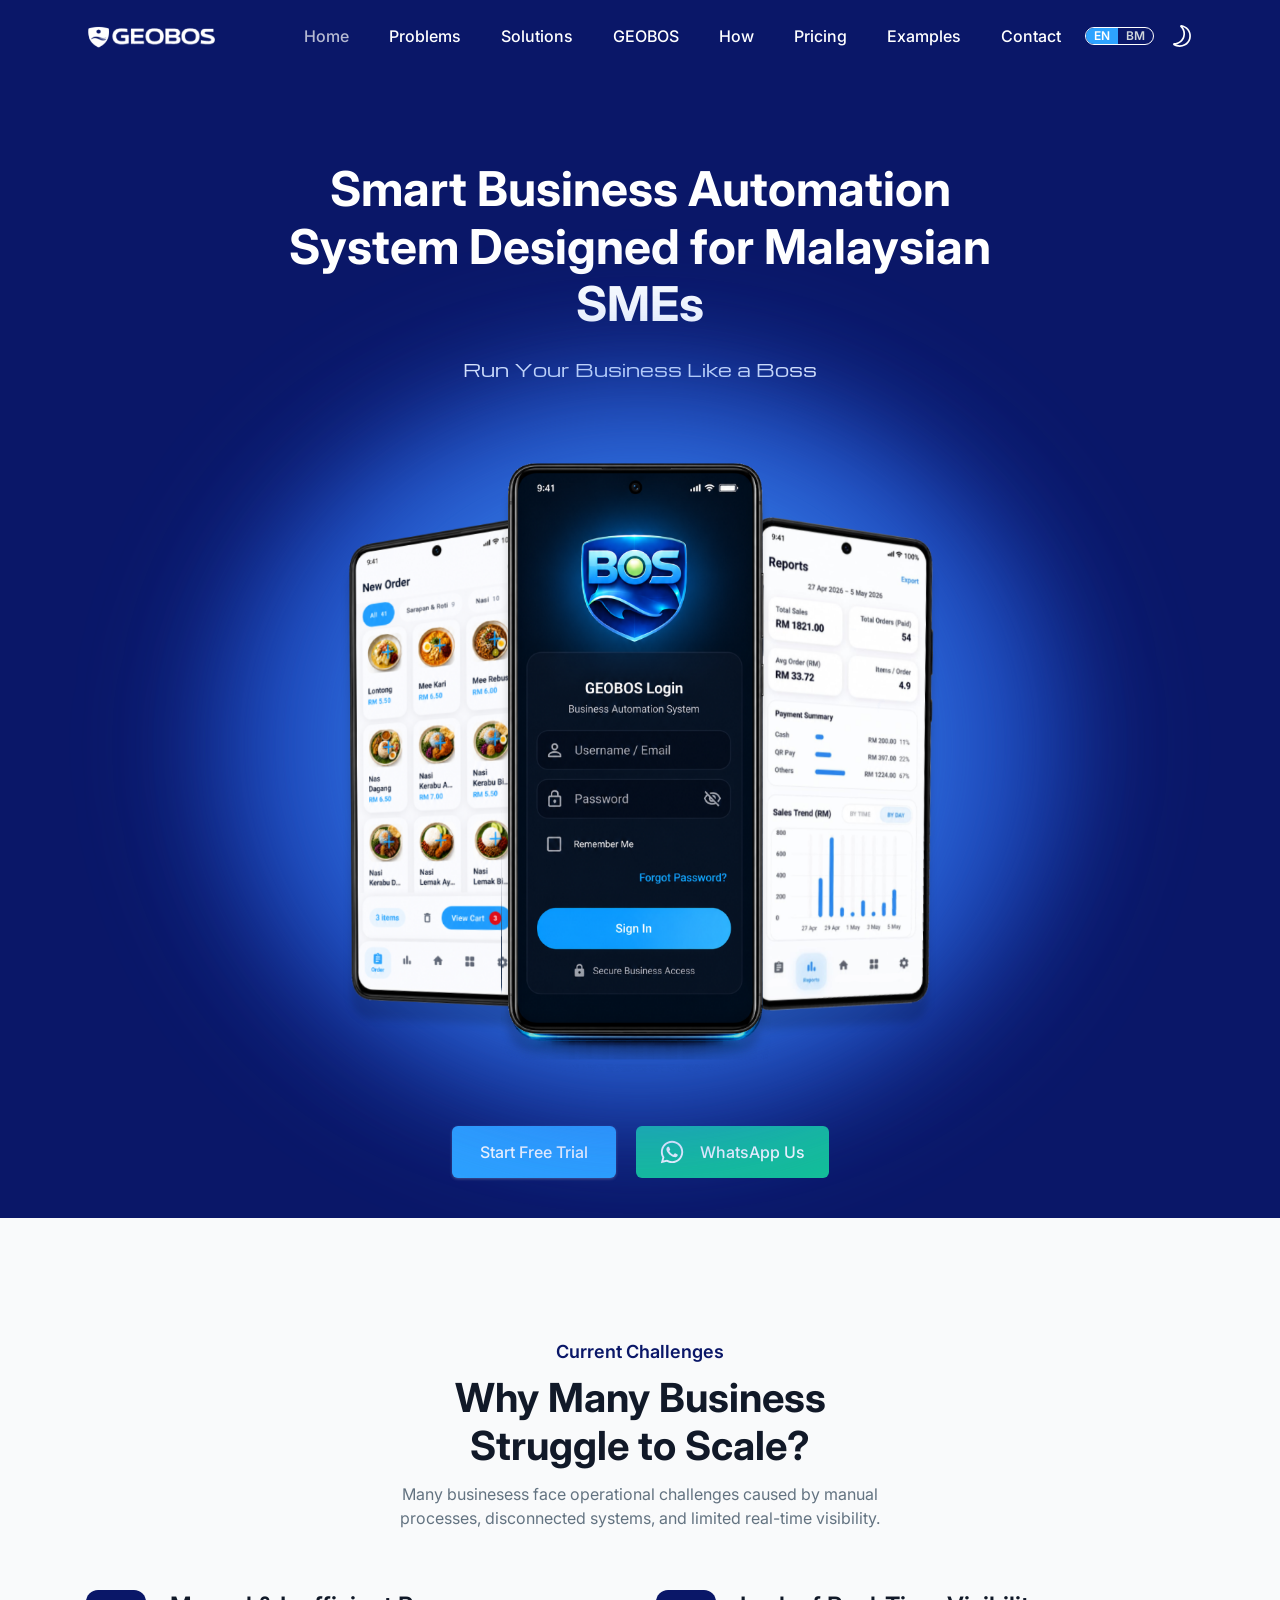
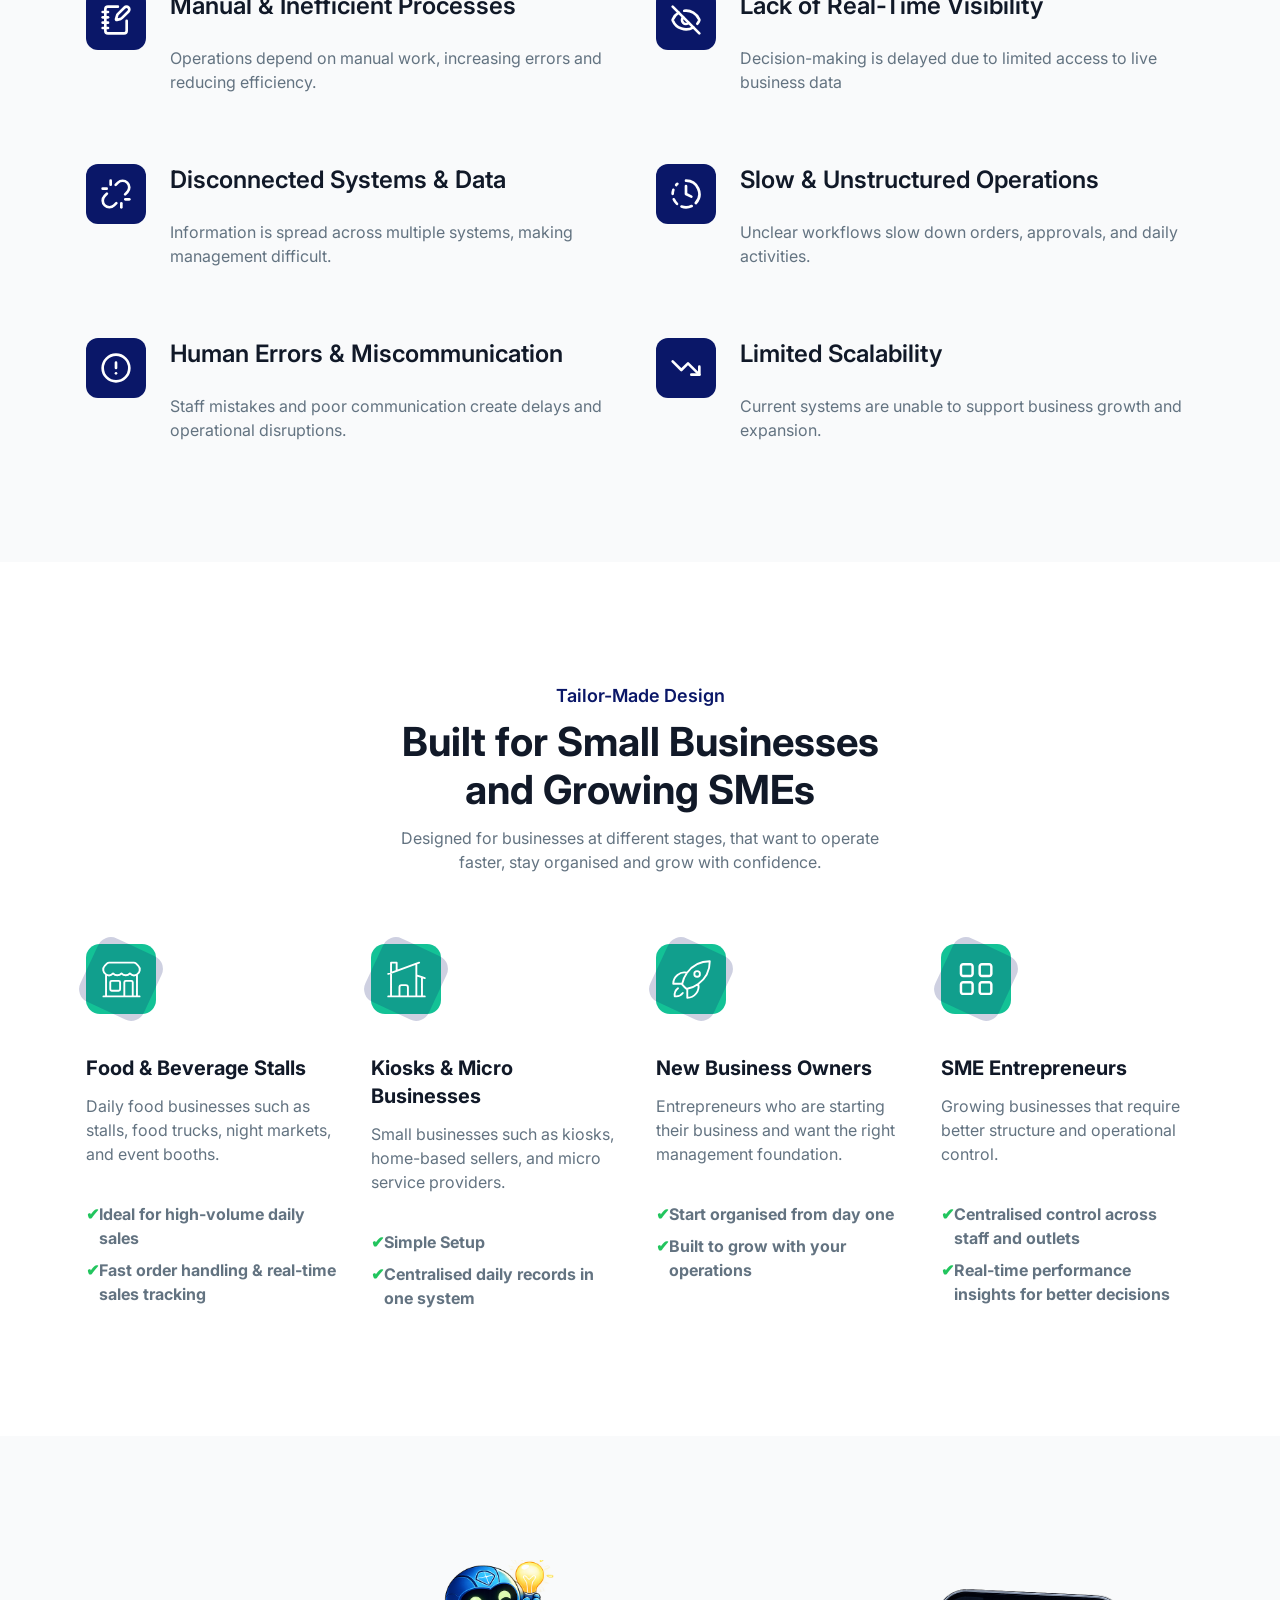
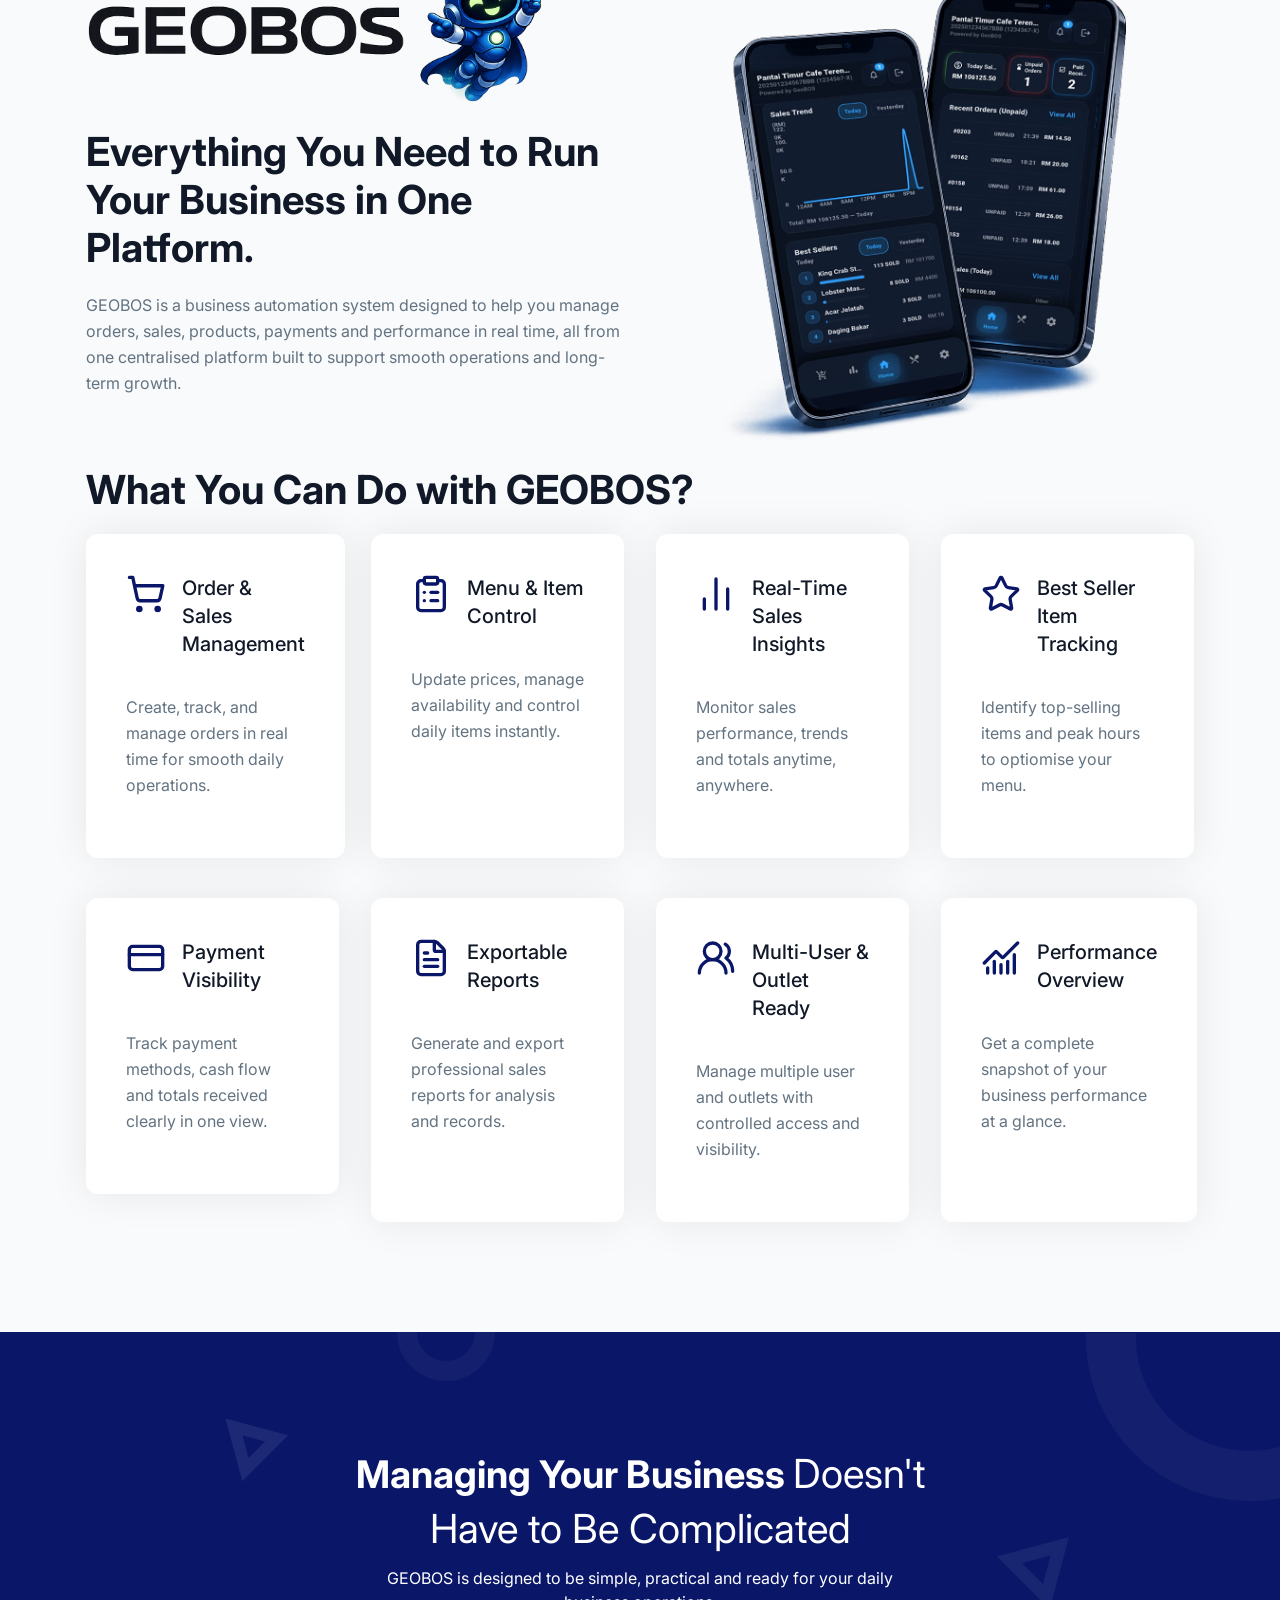
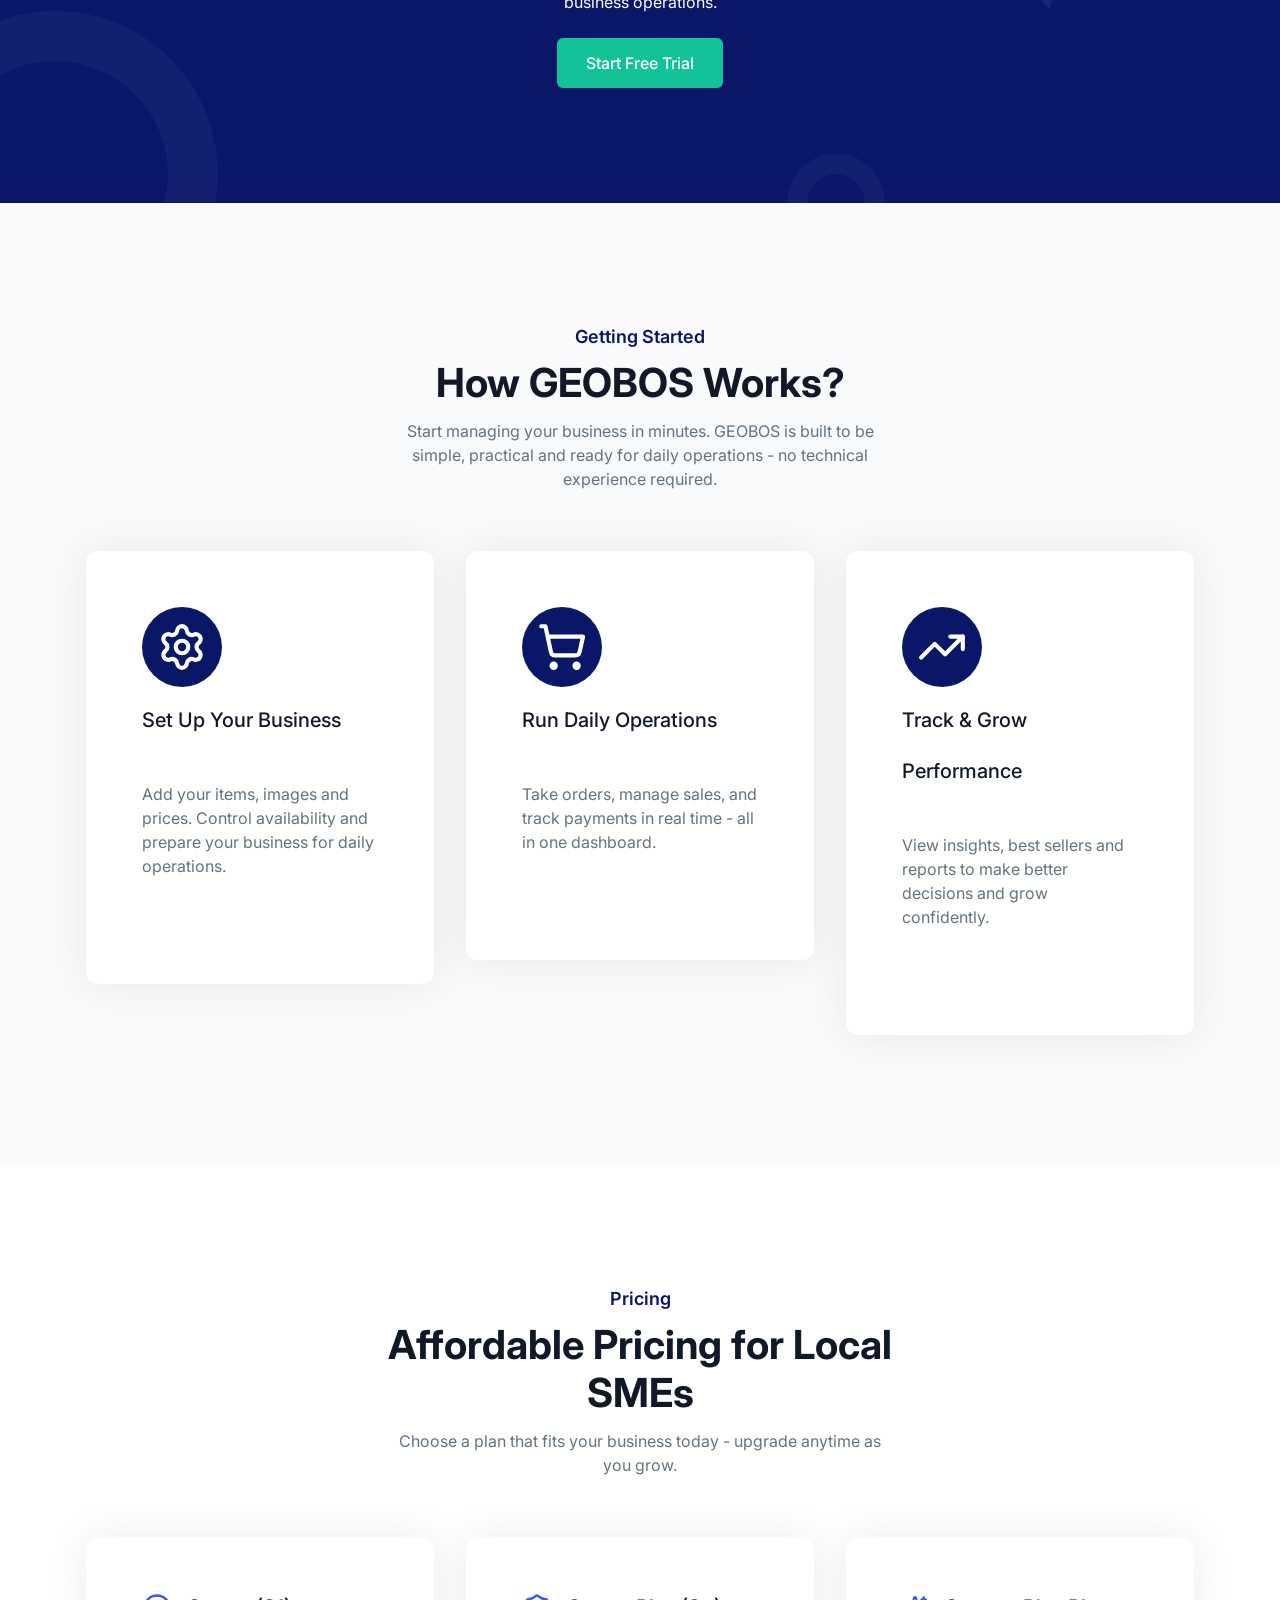
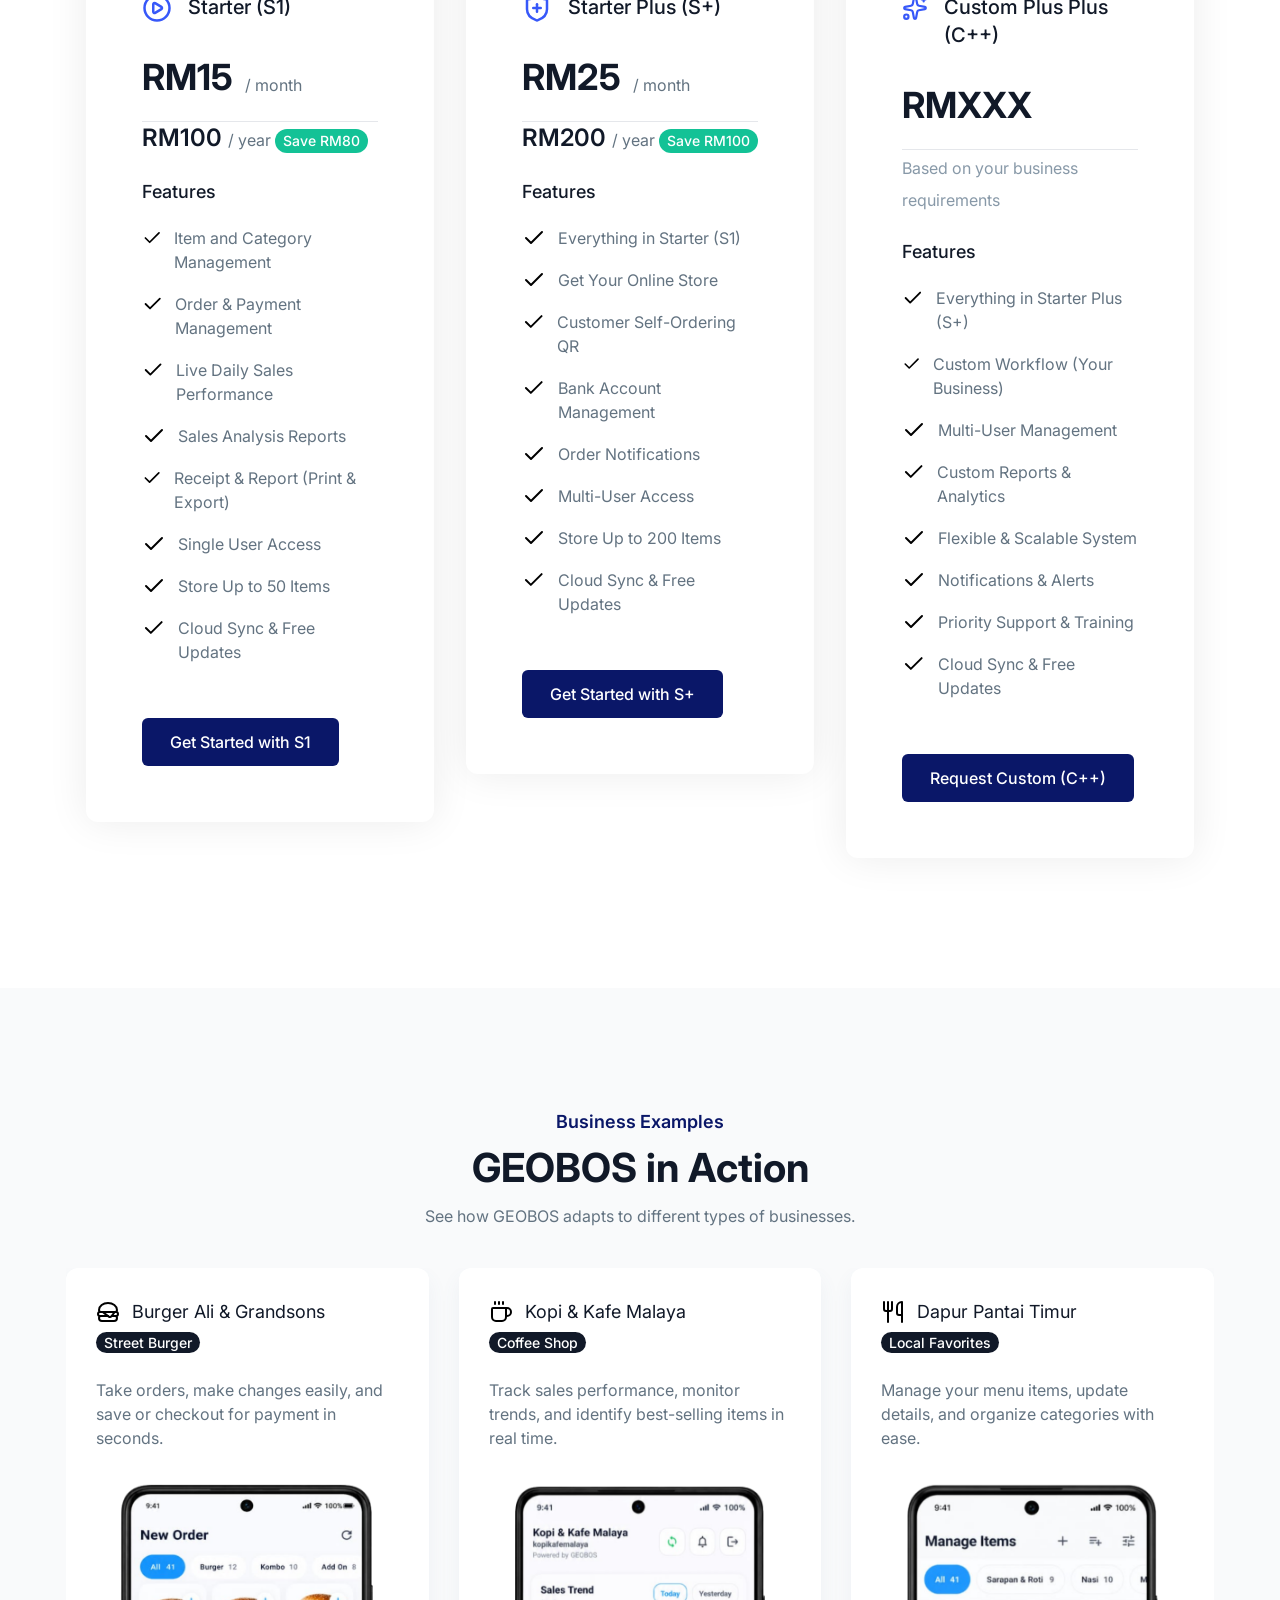
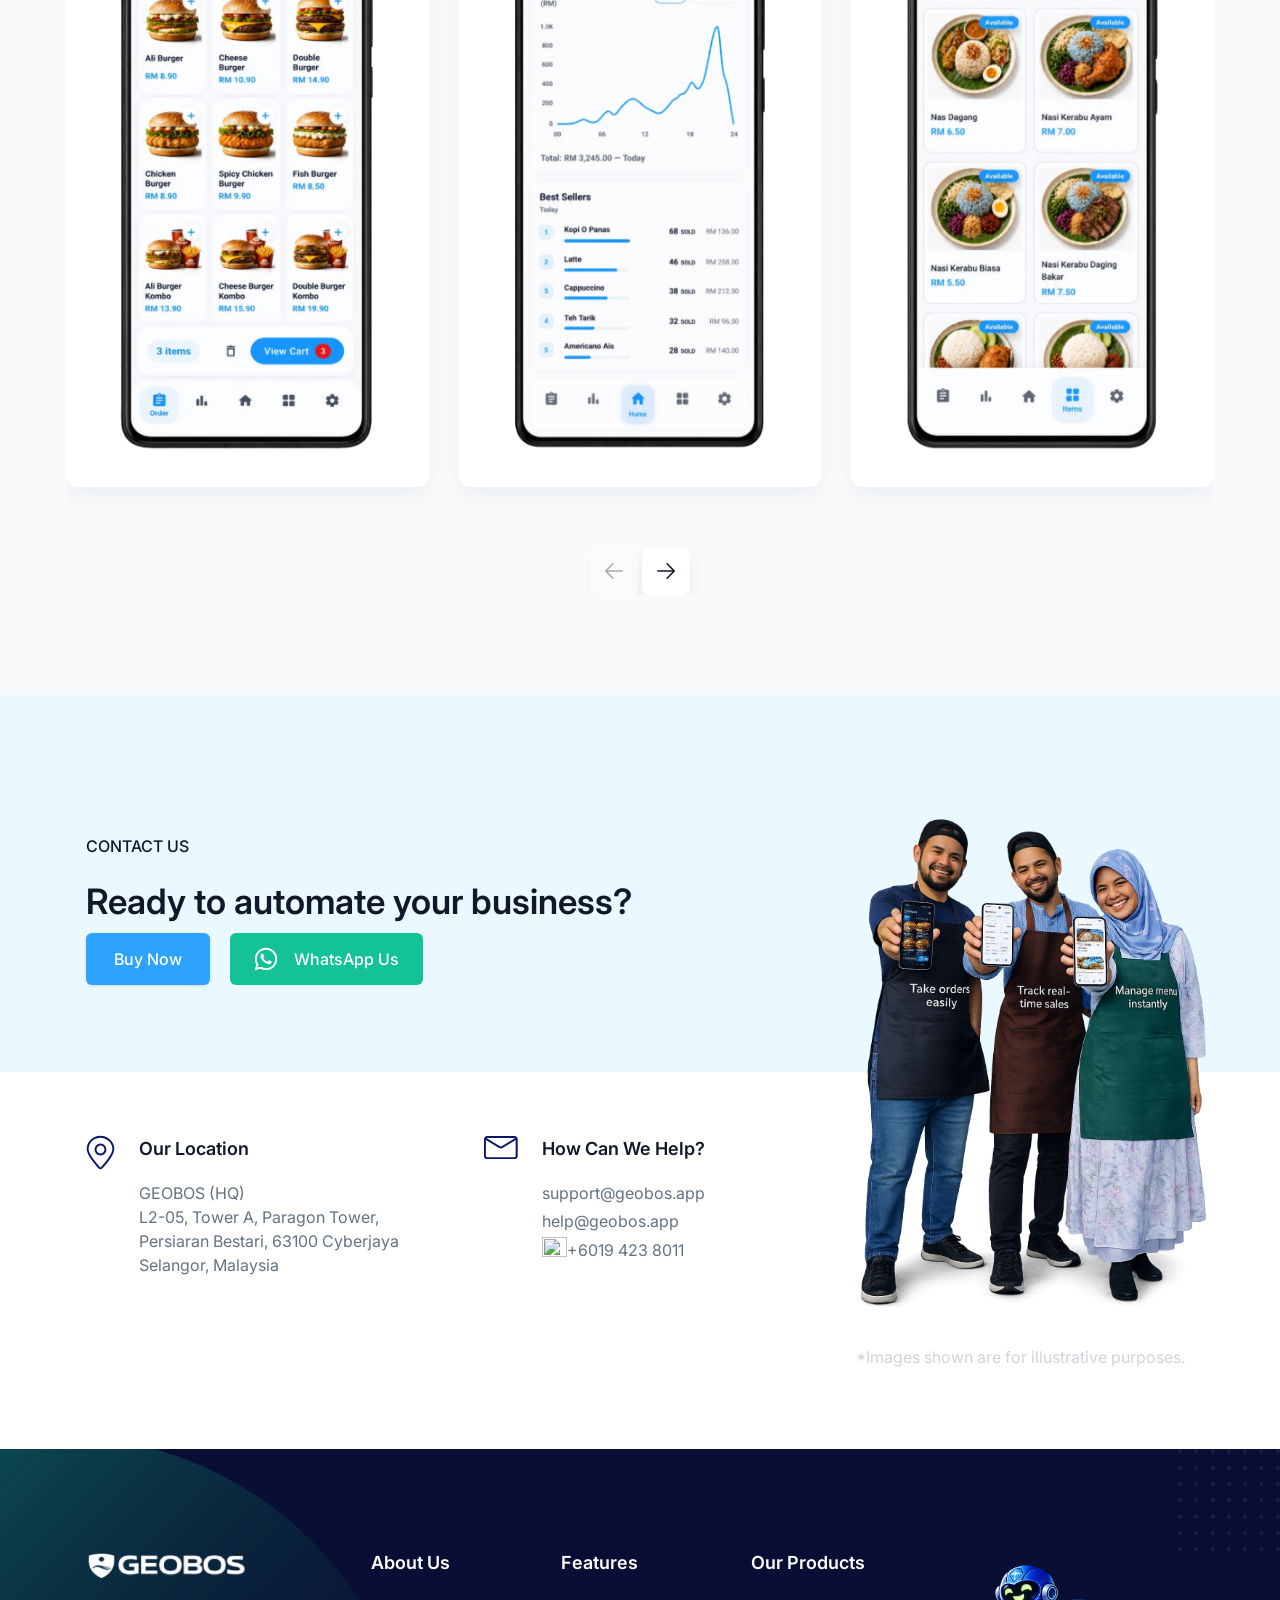
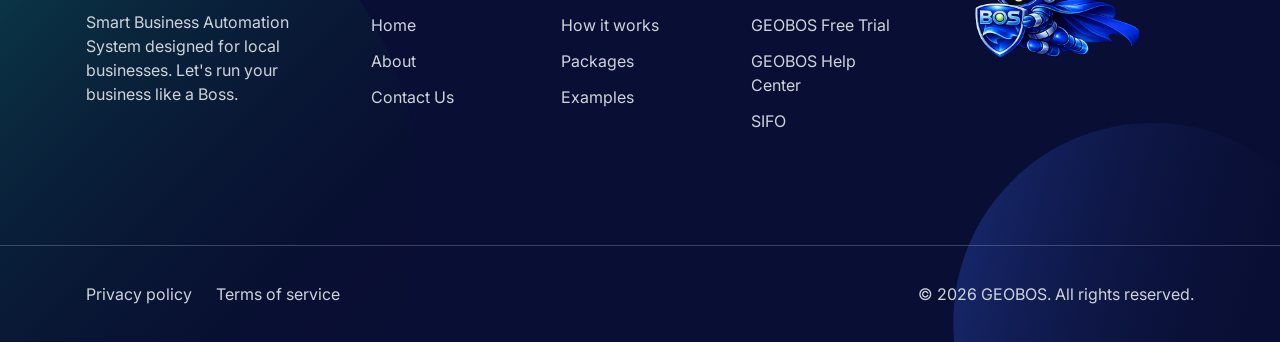
==== commit a48ab230: "Update index.html" ====
--- a/index.html
+++ b/index.html
@@ -39,6 +39,126 @@
     <link rel="stylesheet" href="assets/css/swiper-bundle.min.css" />
     <link rel="stylesheet" href="assets/css/animate.css" />
     <link rel="stylesheet" href="./src/css/tailwind.css" />
+    
+    <!--Privacy Poolicy -->
+      <style>
+      body {
+        font-family: 'Inter', sans-serif;
+      }
+
+      /* 🔥 FIX: Proper overlay */
+      .modal {
+        display: none;
+        position: fixed;
+        z-index: 9999; /* FIX overlap */
+        inset: 0;
+        background: rgba(0,0,0,0.55);
+        backdrop-filter: blur(6px);
+
+        /* CENTER PERFECT */
+        display: flex;
+        align-items: center;
+        justify-content: center;
+      }
+
+
+      .modal {
+        display: none;
+        position: fixed;
+        z-index: 9999;
+        inset: 0;
+        background: rgba(0,0,0,0.55);
+        backdrop-filter: blur(6px);
+      }
+
+      /* ✅ bila active baru flex */
+      .modal.show {
+        display: flex;
+        align-items: center;
+        justify-content: center;
+      }
+
+      /* Modal box */
+      .modal-content {
+        background: #ffffff;
+        width: 92%;
+        max-width: 720px;
+        border-radius: 18px;
+        box-shadow: 0 25px 80px rgba(0,0,0,0.25);
+        overflow: hidden;
+        animation: fadeIn 0.25s ease;
+      }
+
+      /* Header */
+      .modal-header {
+        padding: 20px 24px;
+        border-bottom: 1px solid #f1f1f1;
+        font-size: 18px;
+        font-weight: 600;
+        color: #111;
+        display: flex;
+        justify-content: space-between;
+        align-items: center;
+      }
+
+      /* Body */
+      .modal-body {
+        padding: 22px 24px;
+        max-height: 65vh;
+        overflow-y: auto;
+
+        font-size: 14px;
+        line-height: 1.7;
+        color: #444;
+      }
+
+      /* Headings */
+      .modal-body h3 {
+        margin-top: 20px;
+        margin-bottom: 6px;
+        font-size: 15px;
+        font-weight: 600;
+        color: #111;
+      }
+
+      /* Paragraph */
+      .modal-body p {
+        margin: 6px 0 10px;
+      }
+
+      /* Close */
+      .close {
+        font-size: 20px;
+        cursor: pointer;
+        color: #aaa;
+      }
+
+      .close:hover {
+        color: #000;
+      }
+
+      /* Animation */
+      @keyframes fadeIn {
+        from {opacity: 0; transform: scale(0.97);}
+        to {opacity: 1; transform: scale(1);}
+      }
+
+      /* Button */
+      .btn {
+        padding: 10px 16px;
+        background: #2563eb;
+        color: #fff;
+        border: none;
+        border-radius: 10px;
+        font-weight: 500;
+        cursor: pointer;
+      }
+
+      .btn:hover {
+        background: #1d4ed8;
+      }
+      </style>
+    <!--Privacy Poolicy -->
 
     <!-- ==== WOW JS ==== -->
     <script src="assets/js/wow.min.js"></script>
@@ -280,7 +400,7 @@
               <div class="glow-wrapper">
                 <div class="glow-pulse layer1"></div>
                 <div class="glow-pulse layer2"></div>
-                <img src="assets/images/hero/hero-image.png" class="glow-img">
+                <img src="assets/images/hero/hero-image5.png" class="glow-img">
               </div>
 
               <br><br><br>
@@ -2292,12 +2412,105 @@
                 <div
                   class="flex items-center justify-center -mx-3 md:justify-start"
                 >
-                  <a
-                    href="javascript:void(0)"
+                <a
+                    href="javascript:void(0)" onclick="openModal()"
                     class="px-3 text-base text-gray-7 hover:text-white hover:underline"
                   >
                     Privacy policy
-                  </a>                  
+                  </a>     
+
+                <!--Privacy Policy----->               
+                <div id="privacyModal" class="modal">
+                  <div class="modal-content">
+
+                    <div class="modal-header">
+                      Privacy Policy
+                      <span class="close" onclick="closeModal()">&times;</span>
+                    </div>
+
+                    <div class="modal-body">
+
+                      <p>
+                At GEOBOS, we are committed to safeguarding your privacy and ensuring the protection of your personal and business information. 
+                This Privacy Policy explains how we collect, use, disclose, and protect your data when you use our platform and services.
+                </p>
+
+                <h3>1. Information We Collect</h3>
+                <p>We may collect and process the following types of information:</p>
+                <ul>
+                  <li><strong>Account Information:</strong> Name, email address, phone number, and login credentials.</li>
+                  <li><strong>Business Information:</strong> Business name, menu items, transactions, and operational data.</li>
+                  <li><strong>Usage Data:</strong> Device information, system interactions, and analytics data.</li>
+                </ul>
+
+                <h3>2. How We Use Your Information</h3>
+                <p>We use your information to:</p>
+                <ul>
+                  <li>Provide, operate, and improve GEOBOS services.</li>
+                  <li>Process transactions and generate reports.</li>
+                  <li>Provide customer support and technical assistance.</li>
+                  <li>Send important updates and service-related communications.</li>
+                </ul>
+
+                <h3>3. Data Security</h3>
+                <p>
+                We implement appropriate technical and organizational measures to protect your data against unauthorized access, 
+                loss, misuse, or alteration. However, no system is completely secure, and we cannot guarantee absolute security.
+                </p>
+
+                <h3>4. Data Sharing and Disclosure</h3>
+                <p>We do not sell or rent your personal data. We may share your information:</p>
+                <ul>
+                  <li>With trusted third-party service providers that support our operations.</li>
+                  <li>When required by law, regulation, or legal process.</li>
+                  <li>To protect the rights, safety, and security of GEOBOS and its users.</li>
+                </ul>
+
+                <h3>5. Data Retention</h3>
+                <p>
+                We retain your data only for as long as necessary to fulfill the purposes outlined in this policy, 
+                or as required by applicable laws and regulations.
+                </p>
+
+                <h3>6. Your Rights</h3>
+                <p>You have the right to:</p>
+                <ul>
+                  <li>Access and review your personal data.</li>
+                  <li>Update or correct your information.</li>
+                  <li>Request deletion of your account and associated data.</li>
+                </ul>
+
+                <h3>7. Cookies and Tracking Technologies</h3>
+                <p>
+                We may use cookies and similar technologies to enhance your experience, analyze usage, 
+                and improve our services. You can control cookie settings through your browser.
+                </p>
+
+                <h3>8. Third-Party Services</h3>
+                <p>
+                Our platform may integrate with third-party services such as payment gateways, analytics tools, 
+                or cloud hosting providers. These services may have their own privacy policies governing the use of your data.
+                </p>
+
+                <h3>9. Updates to This Privacy Policy</h3>
+                <p>
+                We may update this Privacy Policy from time to time. Any changes will be posted on this page, 
+                and continued use of our services constitutes acceptance of the updated policy.
+                </p>
+
+                <h3>10. Contact Us</h3>
+                <p>
+                If you have any questions or concerns regarding this Privacy Policy, please contact us at:
+                <strong>support@geobos.app</strong></p>
+
+                    </div>
+
+                  </div>
+                </div>
+                <!--Privacy Policy----->
+
+
+                  
                   <a
                     href="javascript:void(0)"
                     class="px-3 text-base text-gray-7 hover:text-white hover:underline"
@@ -2675,5 +2888,16 @@
         },
       });
     </script>
+      <script>
+      function openModal() {
+        document.getElementById("privacyModal").style.display = "flex";
+        document.body.style.overflow = "hidden"; // lock background scroll
+      }
+
+      function closeModal() {
+        document.getElementById("privacyModal").style.display = "none";
+        document.body.style.overflow = "auto";
+      }
+      </script>          
   </body>
 </html>
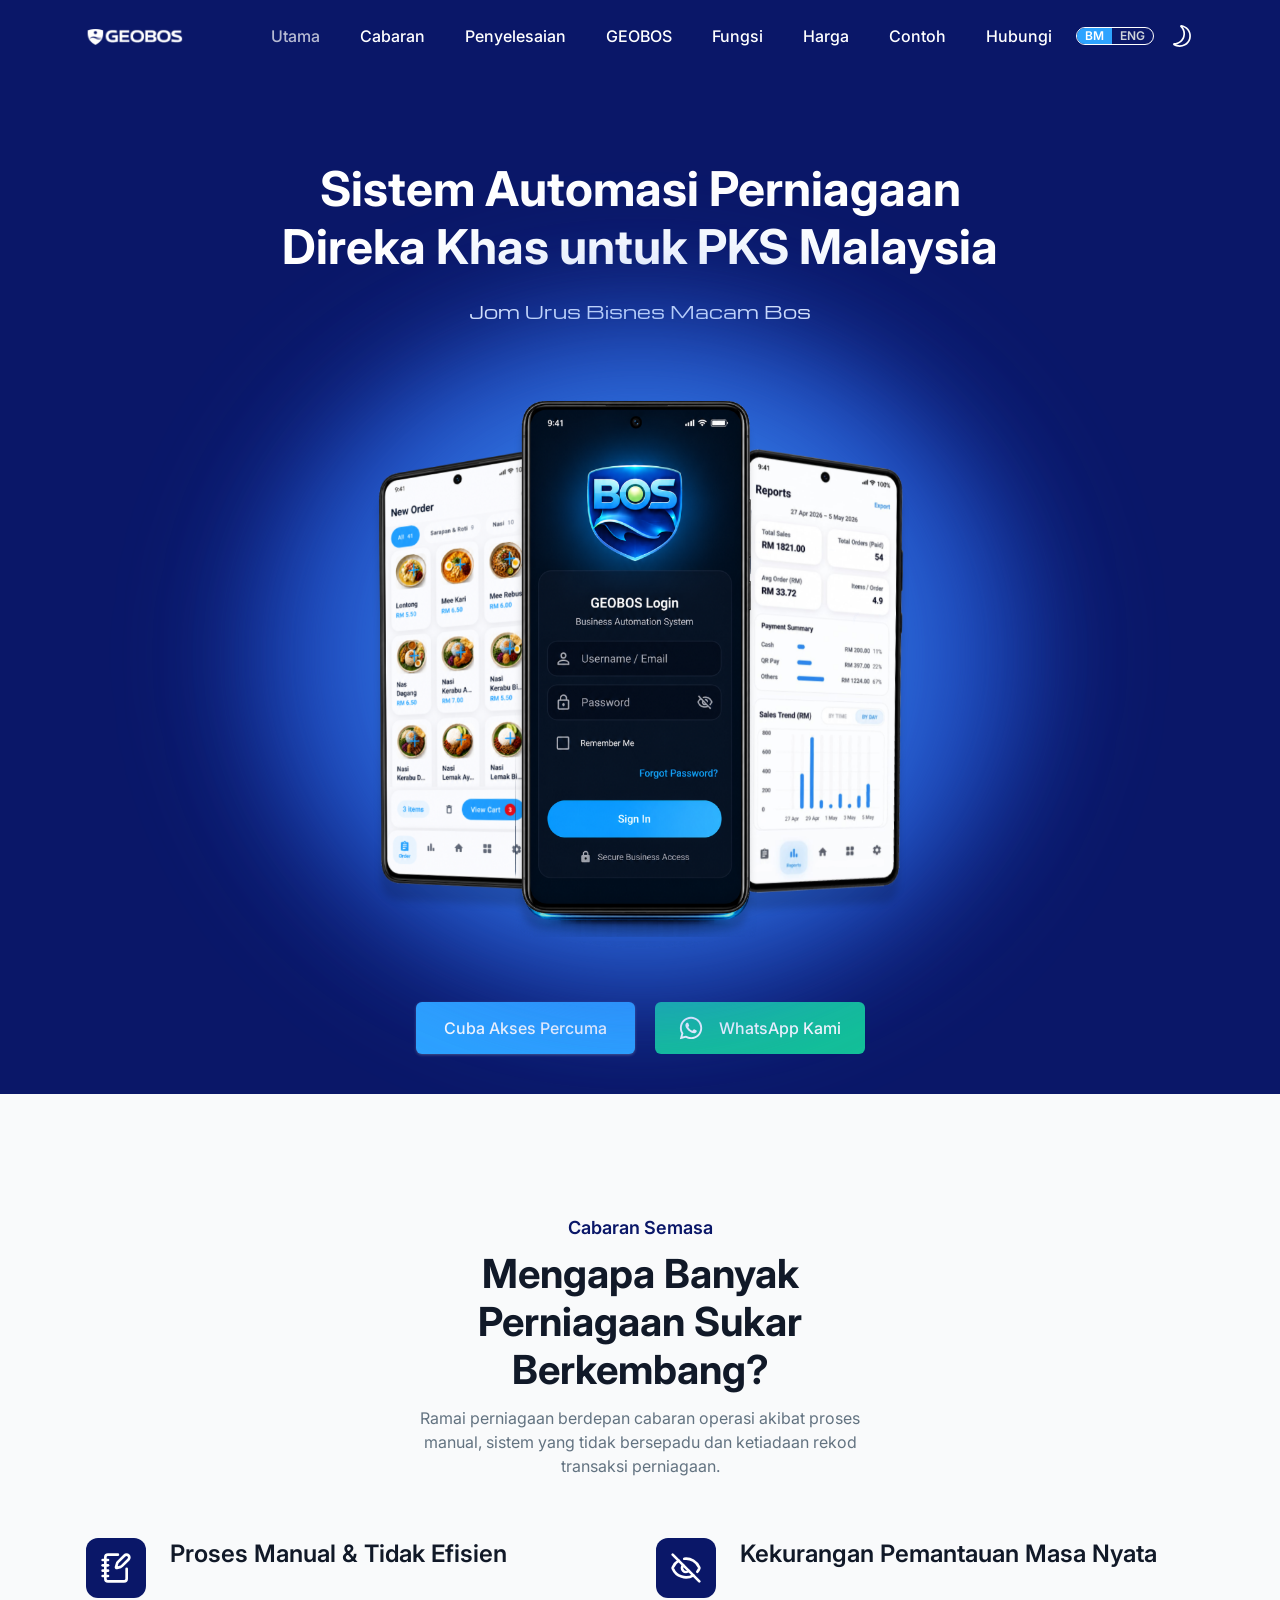
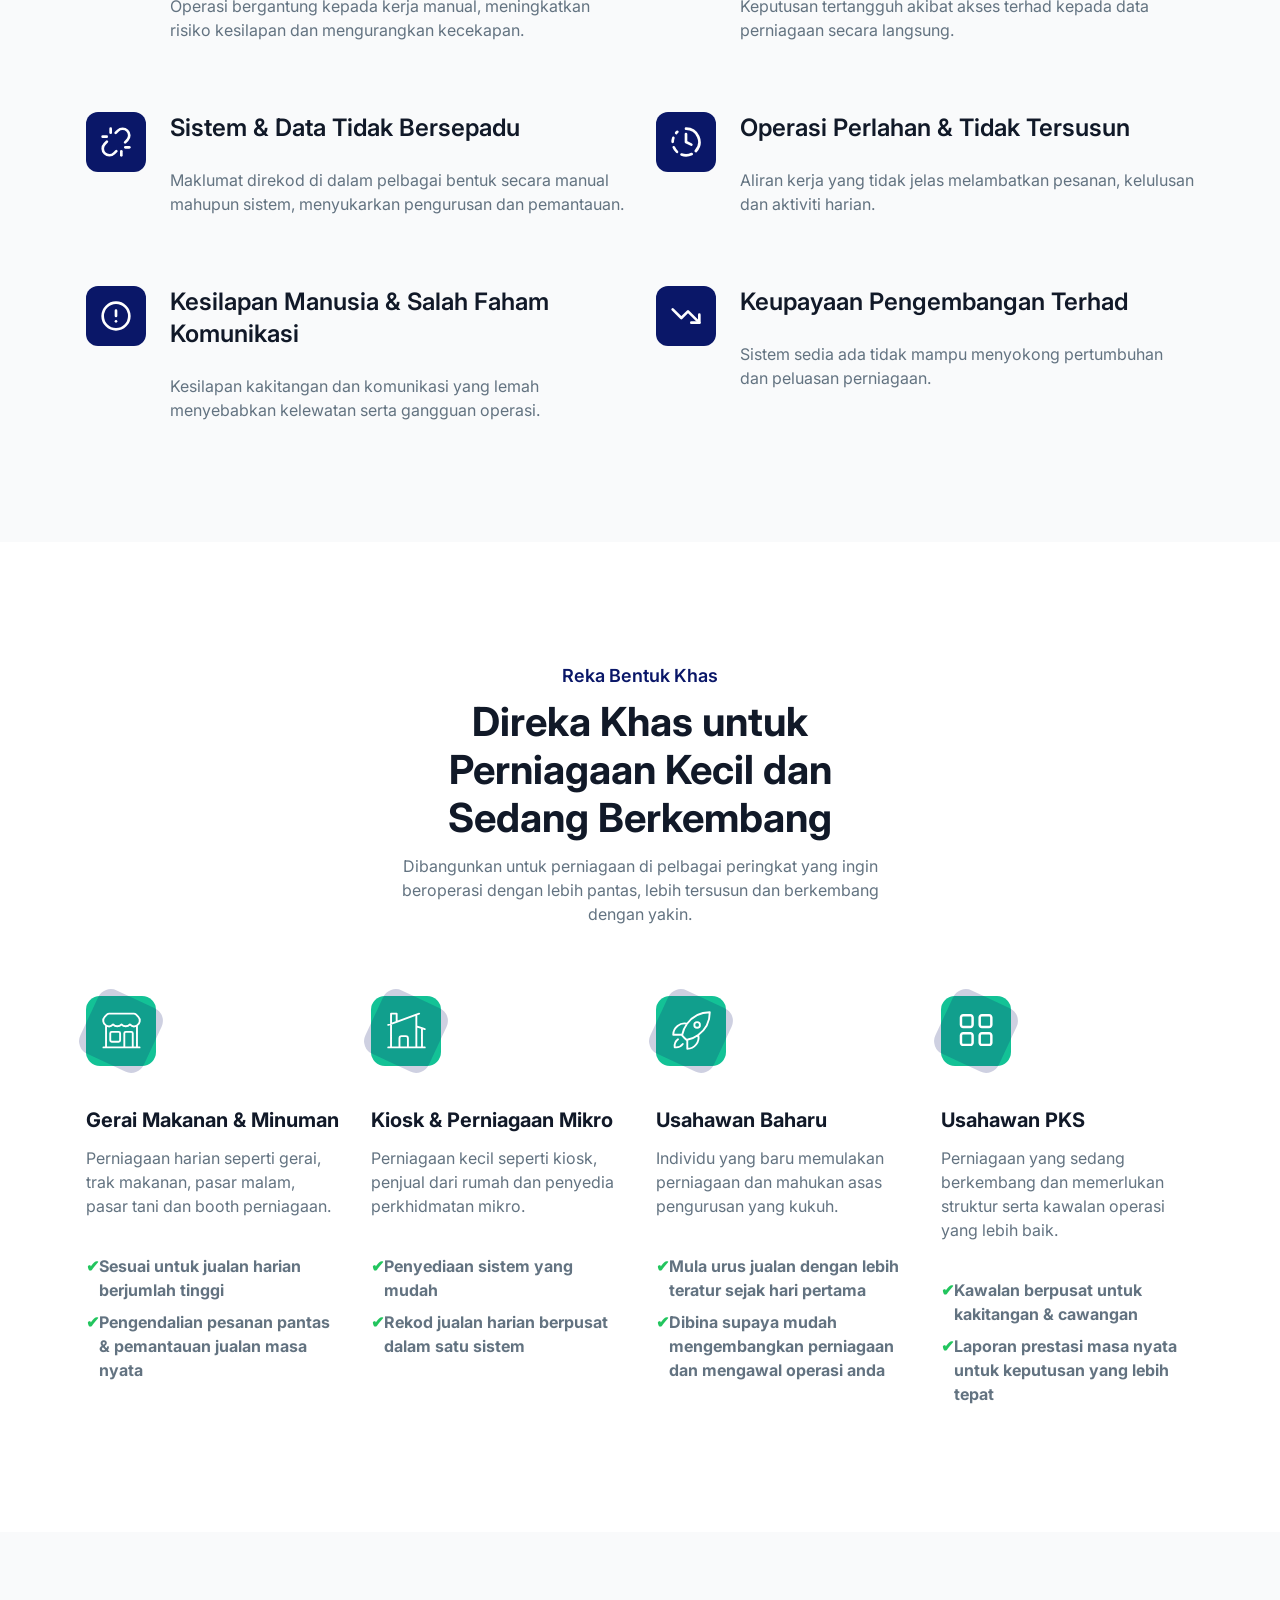
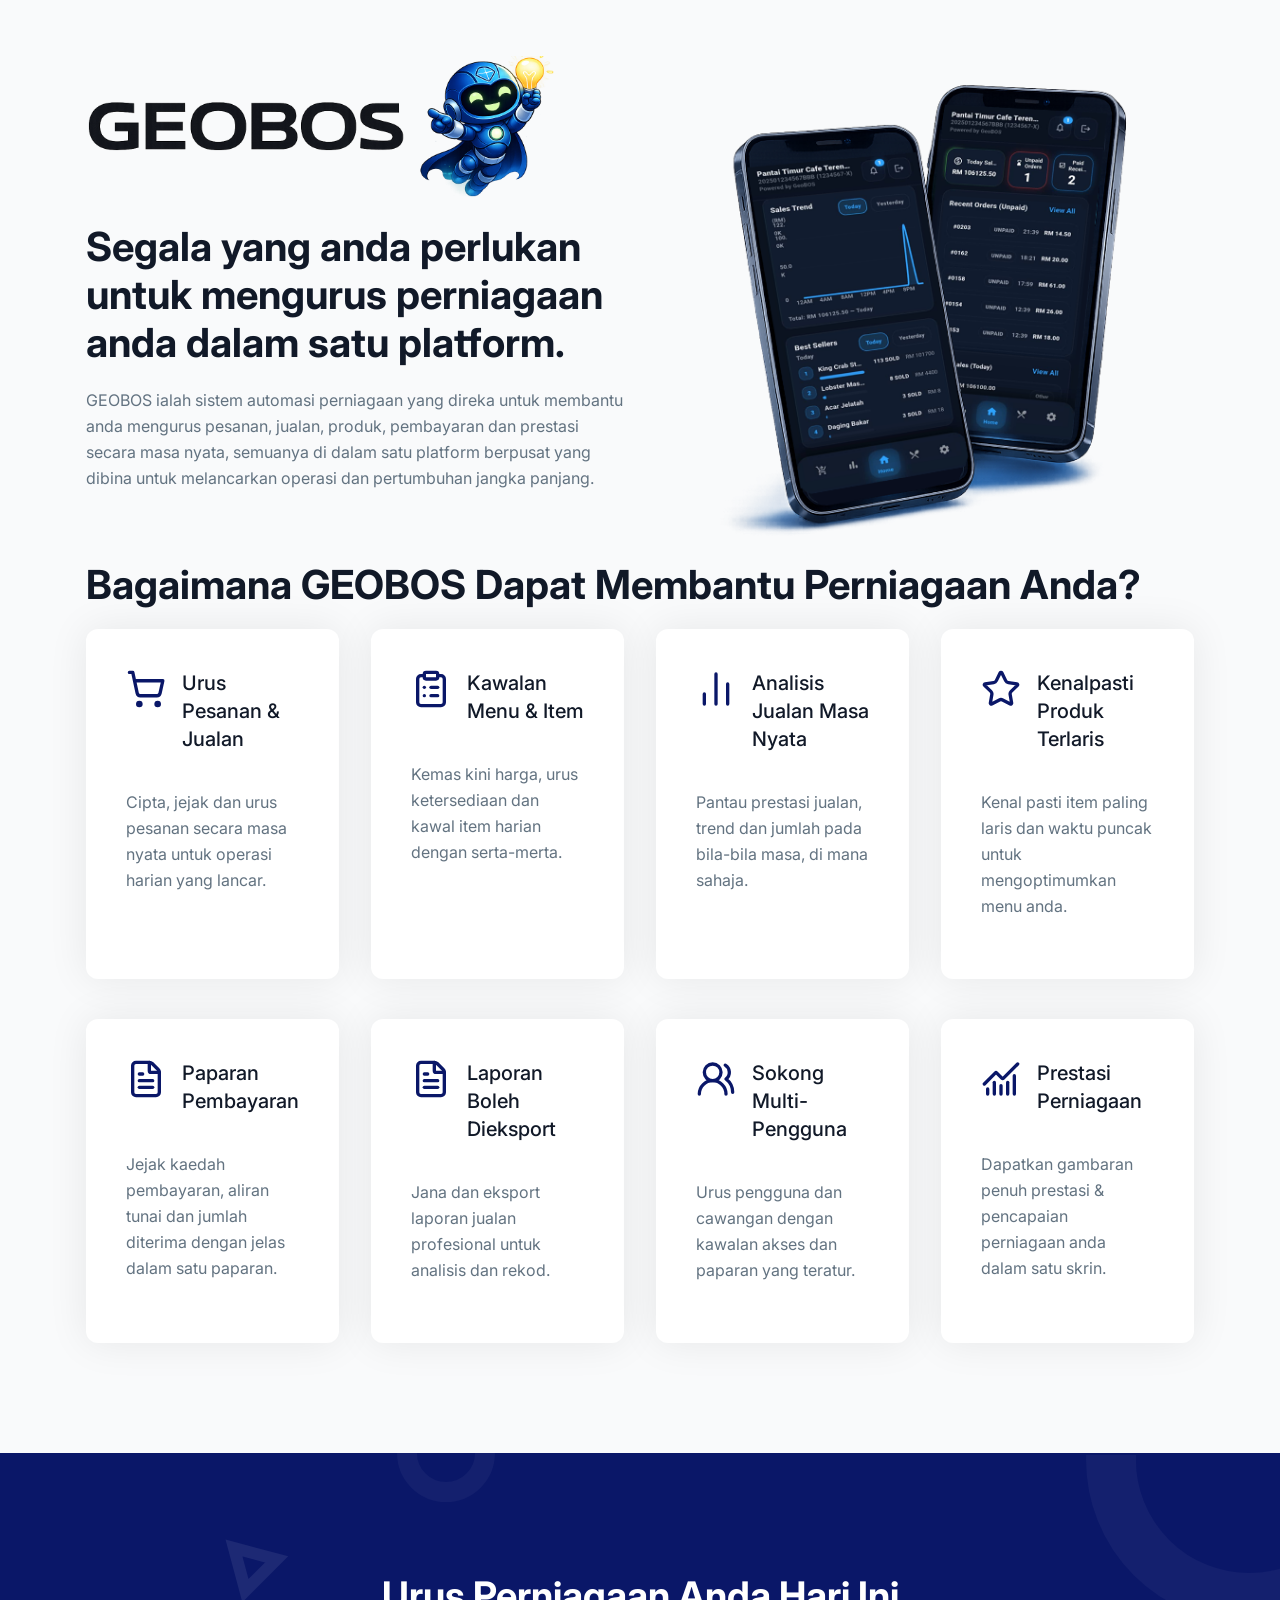
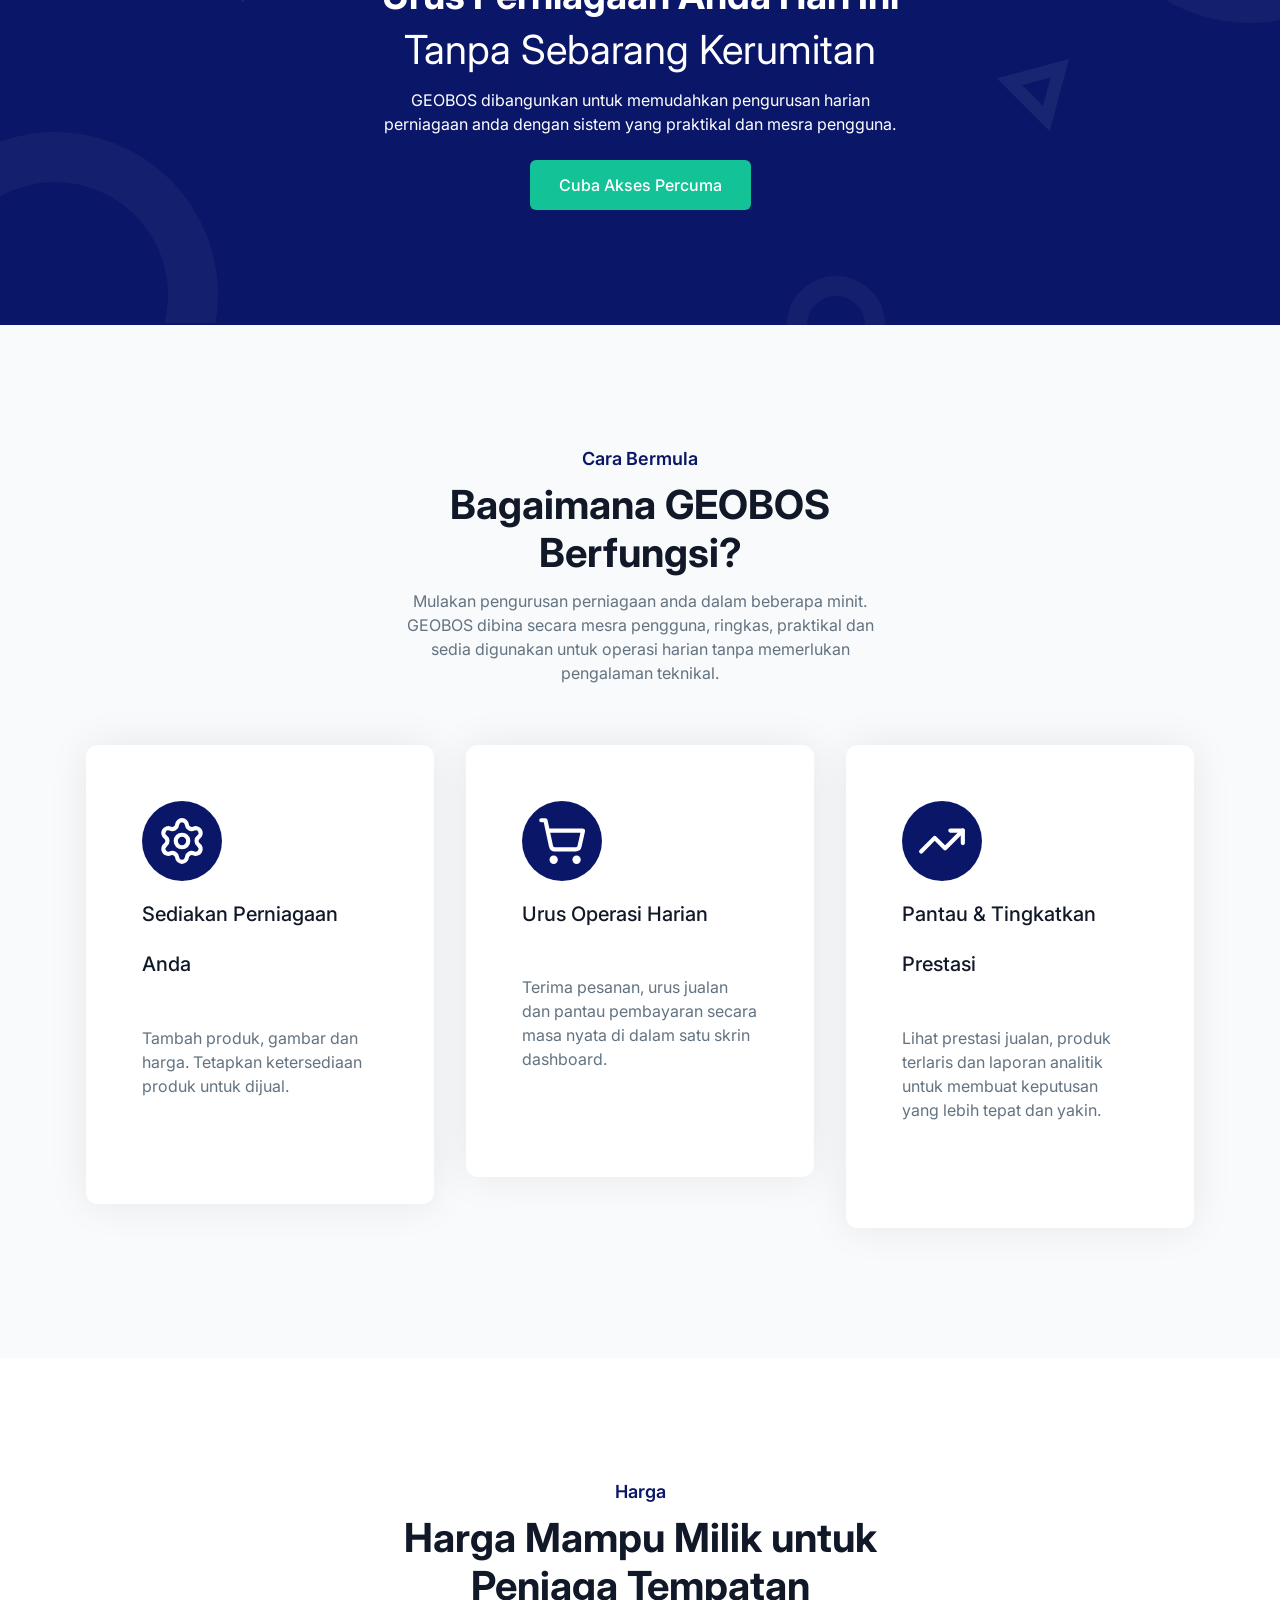
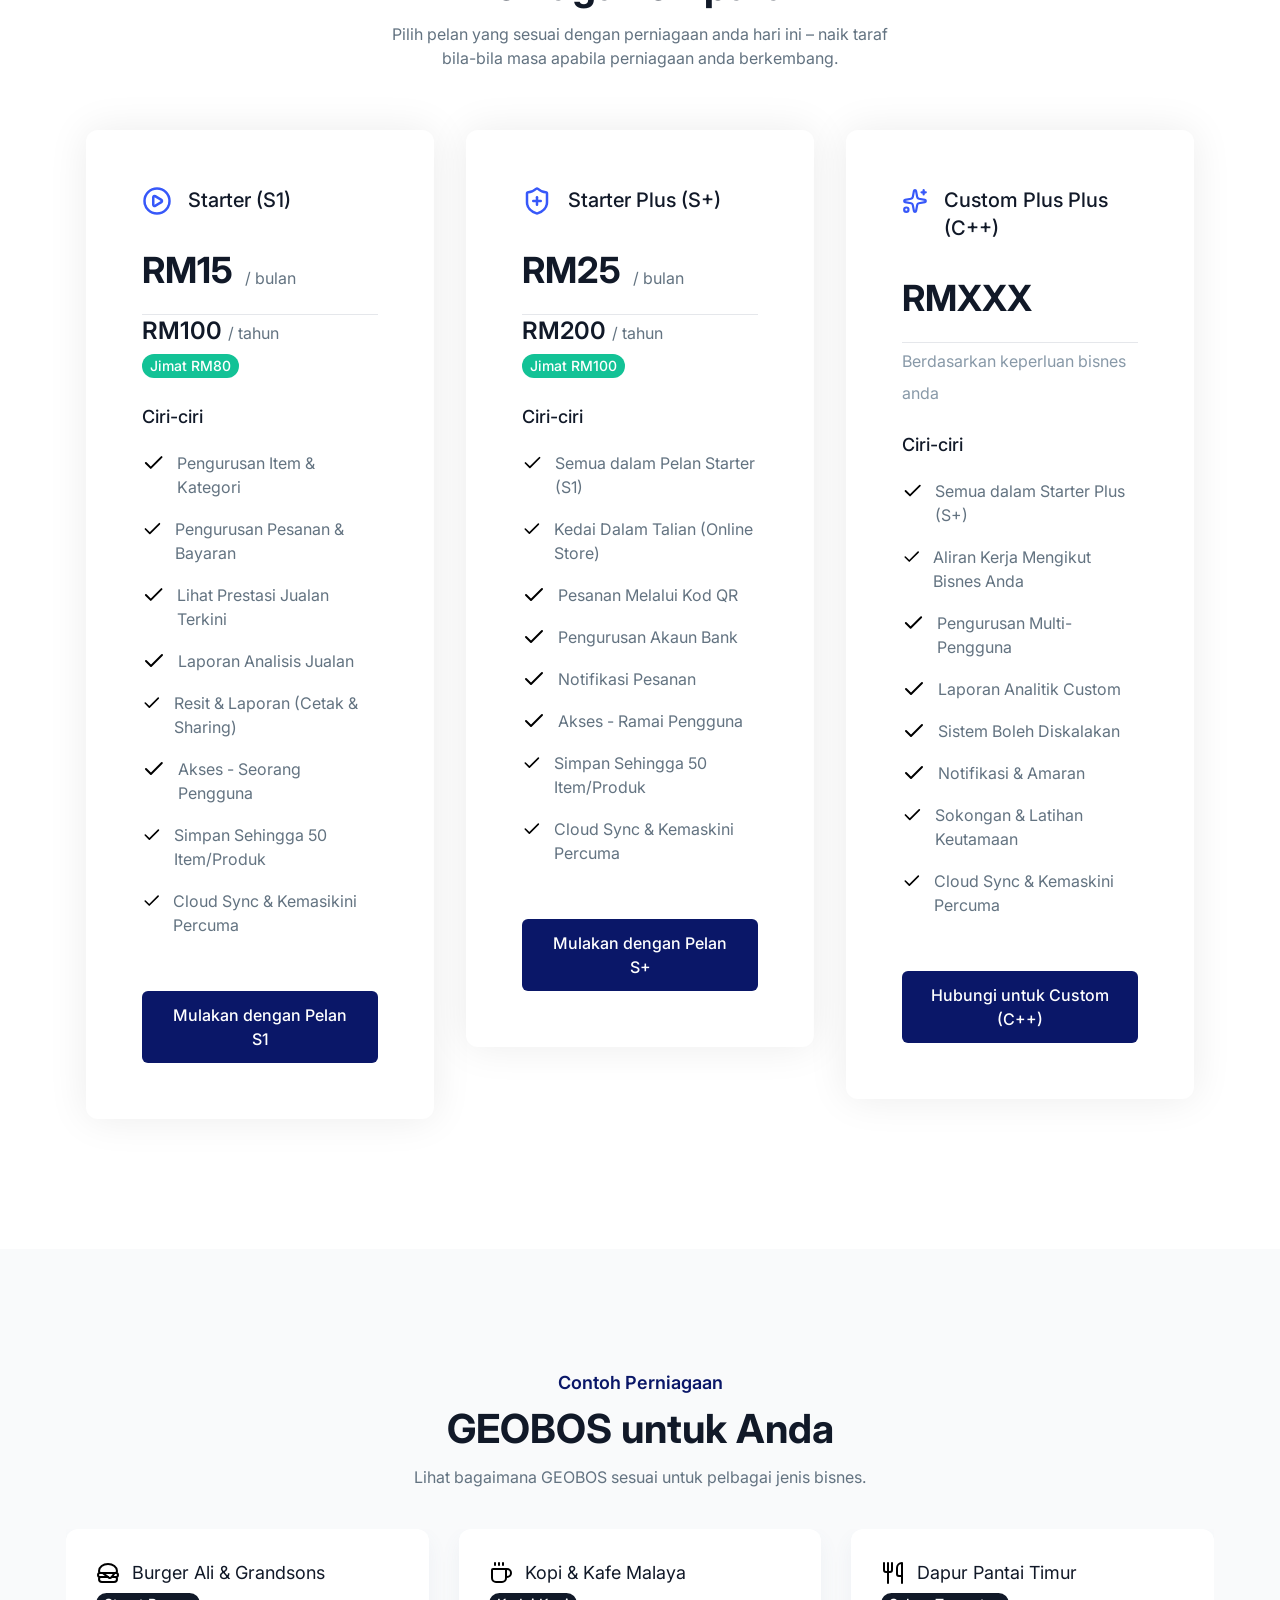
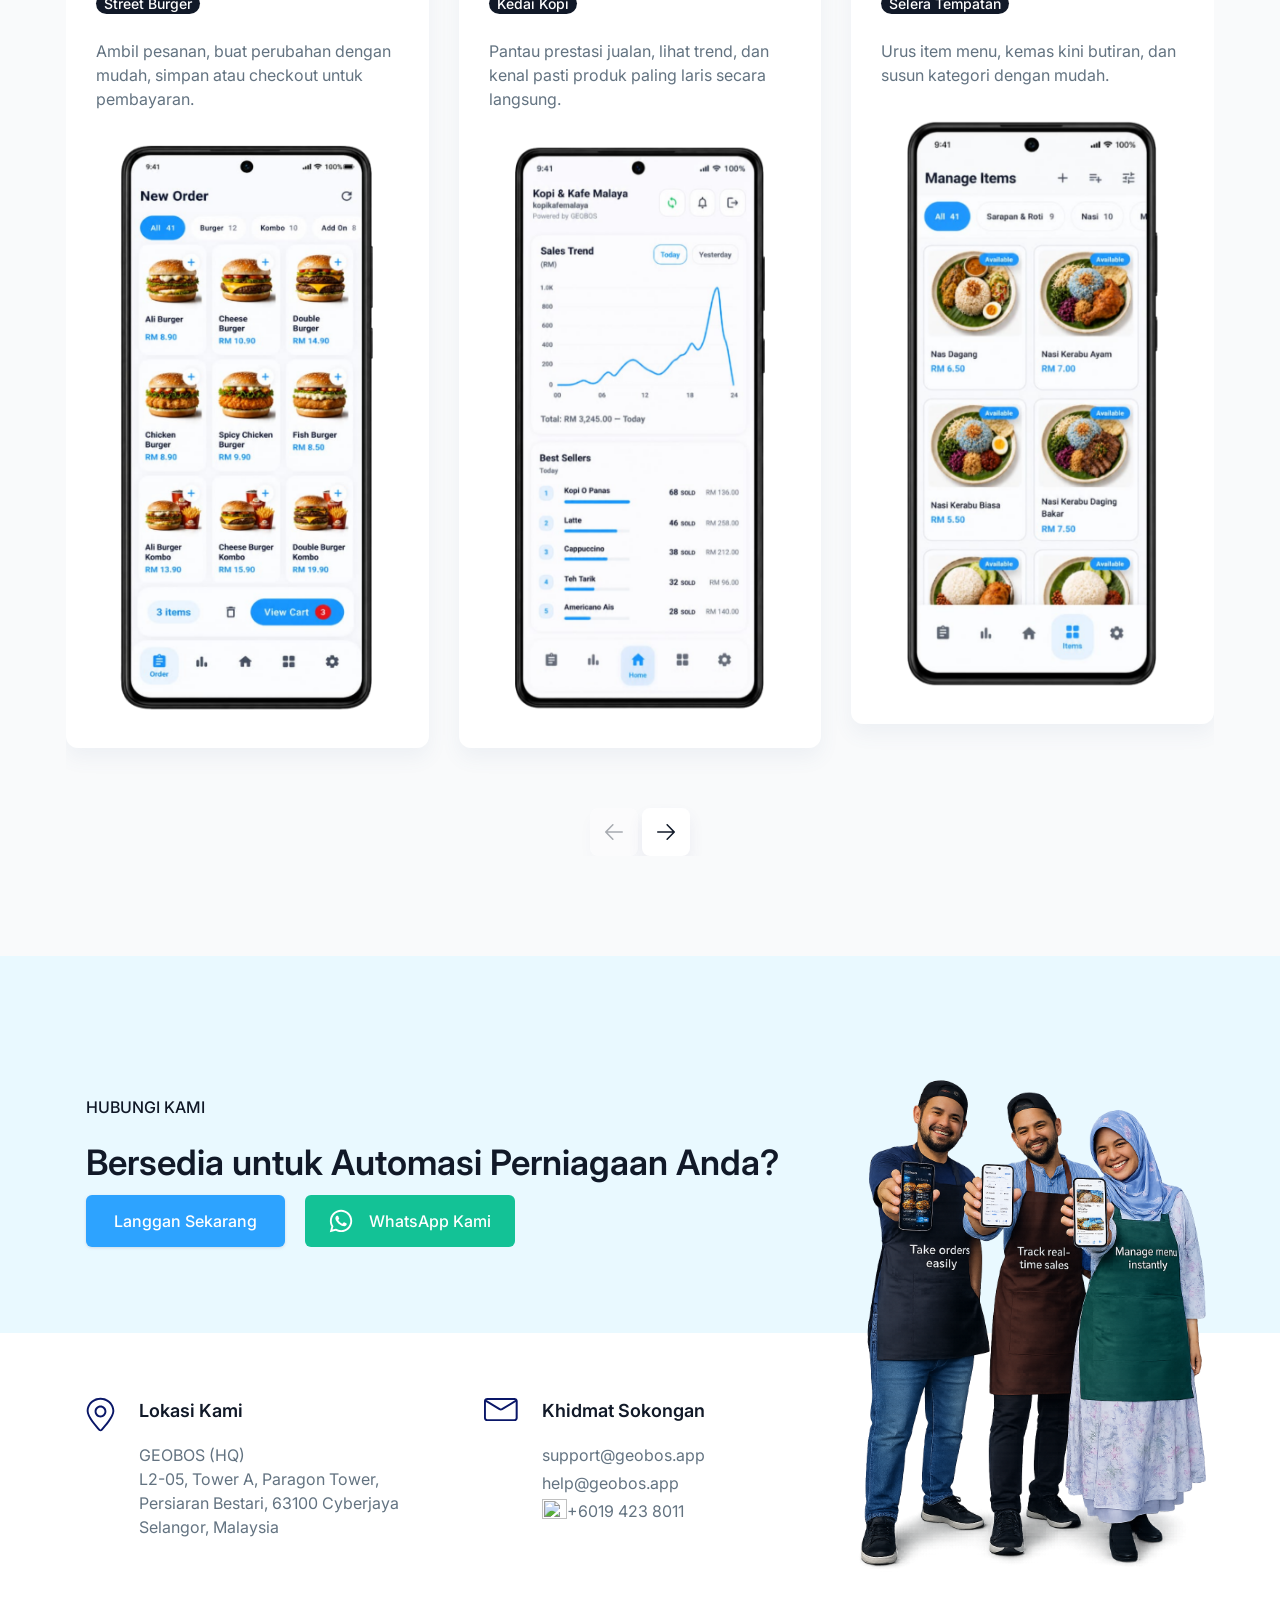
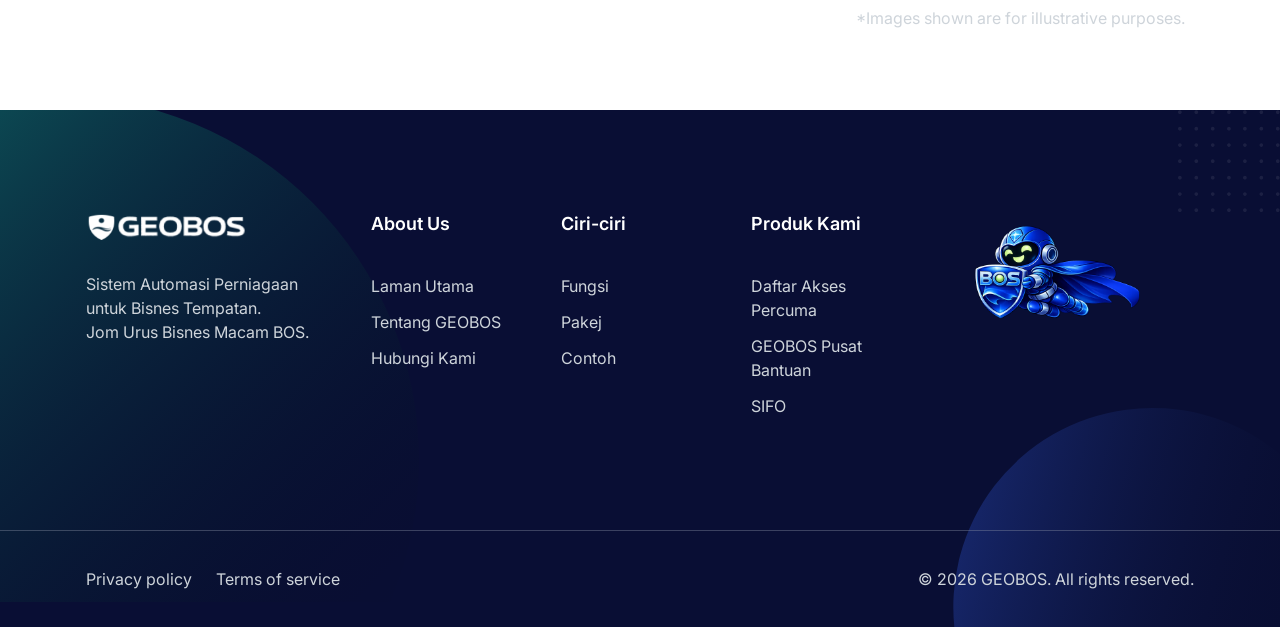
==== commit 479922e8: "Add files via upload" ====
--- a/index.html
+++ b/index.html
@@ -39,7 +39,8 @@
     <link rel="stylesheet" href="assets/css/swiper-bundle.min.css" />
     <link rel="stylesheet" href="assets/css/animate.css" />
     <link rel="stylesheet" href="./src/css/tailwind.css" />
-    
+
+
     <!--Privacy Poolicy -->
       <style>
       body {
@@ -210,7 +211,7 @@
                       href="#home"
                       class="flex py-2 mx-8 text-base font-medium ud-menu-scroll text-dark group-hover:text-primary dark:text-white lg:mr-0 lg:inline-flex lg:px-0 lg:py-6 lg:text-white lg:group-hover:text-white lg:group-hover:opacity-70"
                     >
-                      Home
+                      Utama
                     </a>
                   </li>
                   <li class="relative group">
@@ -218,7 +219,7 @@
                       href="#problems"
                       class="flex py-2 mx-8 text-base font-medium ud-menu-scroll text-dark group-hover:text-primary dark:text-white lg:ml-7 lg:mr-0 lg:inline-flex lg:px-0 lg:py-6 lg:text-white lg:group-hover:text-white lg:group-hover:opacity-70 xl:ml-10"
                     >
-                      Problems
+                      Cabaran
                     </a>
                   </li>
                   <li class="relative group">
@@ -226,7 +227,7 @@
                       href="#solutions"
                       class="flex py-2 mx-8 text-base font-medium ud-menu-scroll text-dark group-hover:text-primary dark:text-white lg:ml-7 lg:mr-0 lg:inline-flex lg:px-0 lg:py-6 lg:text-white lg:group-hover:text-white lg:group-hover:opacity-70 xl:ml-10"
                     >
-                      Solutions
+                      Penyelesaian
                     </a>
                   </li>
                   <li class="relative group">
@@ -242,7 +243,7 @@
                       href="#how_works"
                       class="flex py-2 mx-8 text-base font-medium ud-menu-scroll text-dark group-hover:text-primary dark:text-white lg:ml-7 lg:mr-0 lg:inline-flex lg:px-0 lg:py-6 lg:text-white lg:group-hover:text-white lg:group-hover:opacity-70 xl:ml-10"
                     >
-                      How
+                      Fungsi
                     </a>
                   </li>
                   <li class="relative group">
@@ -250,7 +251,7 @@
                       href="#pricing"
                       class="flex py-2 mx-8 text-base font-medium ud-menu-scroll text-dark group-hover:text-primary dark:text-white lg:ml-7 lg:mr-0 lg:inline-flex lg:px-0 lg:py-6 lg:text-white lg:group-hover:text-white lg:group-hover:opacity-70 xl:ml-10"
                     >
-                      Pricing
+                      Harga
                     </a>
                   </li>
                   <li class="relative group">
@@ -258,7 +259,7 @@
                       href="#examples"
                       class="flex py-2 mx-8 text-base font-medium ud-menu-scroll text-dark group-hover:text-primary dark:text-white lg:ml-7 lg:mr-0 lg:inline-flex lg:px-0 lg:py-6 lg:text-white lg:group-hover:text-white lg:group-hover:opacity-70 xl:ml-10"
                     >
-                      Examples
+                      Contoh
                     </a>
                   </li>
                   <li class="relative group">
@@ -266,7 +267,7 @@
                       href="#contact"
                       class="flex py-2 mx-8 text-base font-medium ud-menu-scroll text-dark group-hover:text-primary dark:text-white lg:ml-7 lg:mr-0 lg:inline-flex lg:px-0 lg:py-6 lg:text-white lg:group-hover:text-white lg:group-hover:opacity-70 xl:ml-10"
                     >
-                      Contact
+                      Hubungi
                     </a>
                   </li>                
                 </ul>
@@ -279,12 +280,12 @@
             
               <a href="index.html"
                  class="px-2 inline-flex items-center justify-center bg-secondary2 text-white hover:text-body-secondary text-xs">
-                EN
+                BM
               </a>
             
-              <a href="index.html"
+              <a href="index2.html"
                  class="px-2 inline-flex items-center justify-center text-gray-7 hover:text-body-color loginBtn text-xs">
-                BM
+                ENG
               </a>
             
             </div>
@@ -385,7 +386,7 @@
               <h1
                 class="mb-6 text-3xl font-bold leading-snug text-white sm:text-4xl sm:leading-snug lg:text-5xl lg:leading-[1.2]"
               >
-                Smart Business Automation System Designed for Malaysian SMEs
+                Sistem Automasi Perniagaan Direka Khas untuk PKS Malaysia
               </h1>
               <p
                 style="font-family: 'Michroma',cursive;"
@@ -394,7 +395,7 @@
                        tracking-wide leading-snug
                        sm:leading-normal"
               >
-                Run Your Business Like a Boss
+                Jom Urus Bisnes Macam Bos
               </p>
               
               <div class="glow-wrapper">
@@ -415,7 +416,7 @@
                     event_category: 'engagement',
                     event_label: 'Start Free Trial'
                   })">                    
-                    Start Free Trial
+                   Cuba Akses Percuma
                   </a>
                 </li>
                 <li>
@@ -430,7 +431,7 @@
                   <svg class="fill-current" width="24px" height="24px" viewBox="0 0 32 32" version="1.1" xmlns="http://www.w3.org/2000/svg">                
                     <path d="M26.576 5.363c-2.69-2.69-6.406-4.354-10.511-4.354-8.209 0-14.865 6.655-14.865 14.865 0 2.732 0.737 5.291 2.022 7.491l-0.038-0.070-2.109 7.702 7.879-2.067c2.051 1.139 4.498 1.809 7.102 1.809h0.006c8.209-0.003 14.862-6.659 14.862-14.868 0-4.103-1.662-7.817-4.349-10.507l0 0zM16.062 28.228h-0.005c-0 0-0.001 0-0.001 0-2.319 0-4.489-0.64-6.342-1.753l0.056 0.031-0.451-0.267-4.675 1.227 1.247-4.559-0.294-0.467c-1.185-1.862-1.889-4.131-1.889-6.565 0-6.822 5.531-12.353 12.353-12.353s12.353 5.531 12.353 12.353c0 6.822-5.53 12.353-12.353 12.353h-0zM22.838 18.977c-0.371-0.186-2.197-1.083-2.537-1.208-0.341-0.124-0.589-0.185-0.837 0.187-0.246 0.371-0.958 1.207-1.175 1.455-0.216 0.249-0.434 0.279-0.805 0.094-1.15-0.466-2.138-1.087-2.997-1.852l0.010 0.009c-0.799-0.74-1.484-1.587-2.037-2.521l-0.028-0.052c-0.216-0.371-0.023-0.572 0.162-0.757 0.167-0.166 0.372-0.434 0.557-0.65 0.146-0.179 0.271-0.384 0.366-0.604l0.006-0.017c0.043-0.087 0.068-0.188 0.068-0.296 0-0.131-0.037-0.253-0.101-0.357l0.002 0.003c-0.094-0.186-0.836-2.014-1.145-2.758-0.302-0.724-0.609-0.625-0.836-0.637-0.216-0.010-0.464-0.012-0.712-0.012-0.395 0.010-0.746 0.188-0.988 0.463l-0.001 0.002c-0.802 0.761-1.3 1.834-1.3 3.023 0 0.026 0 0.053 0.001 0.079l-0-0.004c0.131 1.467 0.681 2.784 1.527 3.857l-0.012-0.015c1.604 2.379 3.742 4.282 6.251 5.564l0.094 0.043c0.548 0.248 1.25 0.513 1.968 0.74l0.149 0.041c0.442 0.14 0.951 0.221 1.479 0.221 0.303 0 0.601-0.027 0.889-0.078l-0.031 0.004c1.069-0.223 1.956-0.868 2.497-1.749l0.009-0.017c0.165-0.366 0.261-0.793 0.261-1.242 0-0.185-0.016-0.366-0.047-0.542l0.003 0.019c-0.092-0.155-0.34-0.247-0.712-0.434z"></path>
                     </svg>                 
-                    WhatsApp Us
+                    WhatsApp Kami
                   </a>
                 </li>
               </ul>
@@ -453,17 +454,17 @@
           <div class="w-full px-4">
             <div class="mx-auto mb-[60px] max-w-[520px] text-center">
               <span class="block mb-2 text-lg font-semibold text-primary dark:text-dark-6">
-                Current Challenges
+                Cabaran Semasa
               </span>
               <h2
                 class="mb-3 text-3xl font-bold leading-[1.2] text-dark dark:text-white sm:text-4xl md:text-[40px]"
               >
-                Why Many Business Struggle to Scale?
+                Mengapa Banyak Perniagaan Sukar Berkembang?
               </h2>
               <p
                 class="mx-auto max-w-[485px] text-base text-body-color dark:text-dark-6"
               >
-                Many businesess face operational challenges caused by manual processes, disconnected systems, and limited real-time visibility.
+                Ramai perniagaan berdepan cabaran operasi akibat proses manual, sistem yang tidak bersepadu dan ketiadaan rekod transaksi perniagaan.
               </p>
             </div>
           </div>
@@ -481,10 +482,10 @@
                 <h3
                   class="mb-6 text-xl font-semibold text-dark dark:text-white sm:text-2xl lg:text-xl xl:text-2xl"
                 >
-                  Manual & Inefficient Processes
+                  Proses Manual & Tidak Efisien
                 </h3>
                 <p class="text-base text-body-color dark:text-dark-6">
-                  Operations depend on manual work, increasing errors and reducing efficiency.
+                  Operasi bergantung kepada kerja manual, meningkatkan risiko kesilapan dan mengurangkan kecekapan.
                 </p>
               </div>
             </div>
@@ -499,10 +500,10 @@
                 <h3
                   class="mb-6 text-xl font-semibold text-dark dark:text-white sm:text-2xl lg:text-xl xl:text-2xl"
                 >
-                  Disconnected Systems & Data
+                  Sistem & Data Tidak Bersepadu
                 </h3>
                 <p class="text-base text-body-color dark:text-dark-6">
-                  Information is spread across multiple systems, making management difficult.
+                  Maklumat direkod di dalam pelbagai bentuk secara manual mahupun sistem, menyukarkan pengurusan dan pemantauan.
                 </p>
               </div>
             </div>
@@ -517,10 +518,10 @@
                 <h3
                   class="mb-6 text-xl font-semibold text-dark dark:text-white sm:text-2xl lg:text-xl xl:text-2xl"
                 >
-                  Human Errors & Miscommunication
+                  Kesilapan Manusia & Salah Faham Komunikasi
                 </h3>
                 <p class="text-base text-body-color dark:text-dark-6">
-                  Staff mistakes and poor communication create delays and operational disruptions.
+                  Kesilapan kakitangan dan komunikasi yang lemah menyebabkan kelewatan serta gangguan operasi.
                 </p>
               </div>
             </div>
@@ -537,10 +538,10 @@
                 <h3
                   class="mb-6 text-xl font-semibold text-dark dark:text-white sm:text-2xl lg:text-xl xl:text-2xl"
                 >
-                  Lack of Real-Time Visibility
+                  Kekurangan Pemantauan Masa Nyata
                 </h3>
                 <p class="text-base text-body-color dark:text-dark-6">
-                  Decision-making is delayed due to limited access to live business data
+                  Keputusan tertangguh akibat akses terhad kepada data perniagaan secara langsung.
                 </p>
               </div>
             </div>
@@ -554,10 +555,10 @@
                 <h3
                   class="mb-6 text-xl font-semibold text-dark dark:text-white sm:text-2xl lg:text-xl xl:text-2xl"
                 >
-                  Slow & Unstructured Operations
+                  Operasi Perlahan & Tidak Tersusun
                 </h3>
                 <p class="text-base text-body-color dark:text-dark-6">
-                  Unclear workflows slow down orders, approvals, and daily activities.
+                  Aliran kerja yang tidak jelas melambatkan pesanan, kelulusan dan aktiviti harian.
                 </p>
               </div>
             </div>
@@ -572,10 +573,10 @@
                 <h3
                   class="mb-6 text-xl font-semibold text-dark dark:text-white sm:text-2xl lg:text-xl xl:text-2xl"
                 >
-                  Limited Scalability
+                  Keupayaan Pengembangan Terhad
                 </h3>
                 <p class="text-base text-body-color dark:text-dark-6">
-                  Current systems are unable to support business growth and expansion.
+                  Sistem sedia ada tidak mampu menyokong pertumbuhan dan peluasan perniagaan.
                 </p>
               </div>
             </div>
@@ -593,16 +594,15 @@
           <div class="w-full px-4">
             <div class="mx-auto mb-12 max-w-[485px] text-center lg:mb-[70px]">
               <span class="block mb-2 text-lg font-semibold text-primary dark:text-dark-6">
-                Tailor-Made Design
+                Reka Bentuk Khas
               </span>
               <h2
                 class="mb-3 text-3xl font-bold text-dark dark:text-white sm:text-4xl md:text-[40px] md:leading-[1.2]"
               >
-                Built for Small Businesses and Growing SMEs
+                Direka Khas untuk Perniagaan Kecil dan Sedang Berkembang
               </h2>
-              <p class="text-base text-body-color dark:text-dark-6">
-                <!-- GEOBOS is designed for businesses at different stages, from micro businesses and stalls to growing SMEs. -->
-                Designed for businesses at different stages, that want to operate faster, stay organised and grow with confidence.
+              <p class="text-base text-body-color dark:text-dark-6">                
+                Dibangunkan untuk perniagaan di pelbagai peringkat yang ingin beroperasi dengan lebih pantas, lebih tersusun dan berkembang dengan yakin.
               </p>
             </div>
           </div>
@@ -629,19 +629,19 @@
 
               </div>
               <h4 class="mb-3 text-xl font-bold text-dark dark:text-white">
-                Food & Beverage Stalls
+                Gerai Makanan & Minuman
               </h4>
               <p class="mb-8 text-body-color dark:text-dark-6 lg:mb-9">
-                Daily food businesses such as stalls, food trucks, night markets, and event booths.
+                Perniagaan harian seperti gerai, trak makanan, pasar malam, pasar tani dan booth perniagaan.
               
               <ul class="space-y-2">
                 <li class="flex items-start gap-2">
                   <span style="color:#22c55e; font-weight:bold;" class="font-bold">✔</span>
-                  <span class="mb-2 text-body-color dark:text-dark-6 font-bold">Ideal for high-volume daily sales</span>
+                  <span class="mb-2 text-body-color dark:text-dark-6 font-bold">Sesuai untuk jualan harian berjumlah tinggi</span>
                 </li>
                 <li class="flex items-start gap-2">
                   <span style="color:#22c55e; font-weight:bold;" class="font-bold">✔</span>
-                  <span class="mb-2 text-body-color dark:text-dark-6 font-bold">Fast order handling & real-time sales tracking</span>
+                  <span class="mb-2 text-body-color dark:text-dark-6 font-bold">Pengendalian pesanan pantas & pemantauan jualan masa nyata</span>
                 </li>
               </ul>
               </p>
@@ -668,19 +668,19 @@
 
               </div>
               <h4 class="mb-3 text-xl font-bold text-dark dark:text-white">
-                Kiosks & Micro Businesses
+                Kiosk & Perniagaan Mikro
               </h4>
               <p class="mb-8 text-body-color dark:text-dark-6 lg:mb-9">
-                Small businesses such as kiosks, home-based sellers, and micro service providers.
+                Perniagaan kecil seperti kiosk, penjual dari rumah dan penyedia perkhidmatan mikro.
 
                 <ul class="space-y-2">
                 <li class="flex items-start gap-2">
                   <span style="color:#22c55e; font-weight:bold;" class="font-bold">✔</span>
-                  <span class="mb-2 text-body-color dark:text-dark-6 font-bold">Simple Setup</span>
+                  <span class="mb-2 text-body-color dark:text-dark-6 font-bold">Penyediaan sistem yang mudah</span>
                 </li>
                 <li class="flex items-start gap-2">
                   <span style="color:#22c55e; font-weight:bold;" class="font-bold">✔</span>
-                  <span class="mb-2 text-body-color dark:text-dark-6 font-bold">Centralised daily records in one system</span>
+                  <span class="mb-2 text-body-color dark:text-dark-6 font-bold">Rekod jualan harian berpusat dalam satu sistem</span>
                 </li>
               </ul>
 
@@ -707,18 +707,18 @@
 
               </div>
               <h4 class="mb-3 text-xl font-bold text-dark dark:text-white">
-                New Business Owners
+                Usahawan Baharu
               </h4>
               <p class="mb-8 text-body-color dark:text-dark-6 lg:mb-9">
-                Entrepreneurs who are starting their business and want the right management foundation.
+                Individu yang baru memulakan perniagaan dan mahukan asas pengurusan yang kukuh.
                 <ul class="space-y-2">
                 <li class="flex items-start gap-2">
                   <span style="color:#22c55e; font-weight:bold;" class="font-bold">✔</span>
-                  <span class="mb-2 text-body-color dark:text-dark-6 font-bold">Start organised from day one</span>
+                  <span class="mb-2 text-body-color dark:text-dark-6 font-bold">Mula urus jualan dengan lebih teratur sejak hari pertama</span>
                 </li>
                 <li class="flex items-start gap-2">
                   <span style="color:#22c55e; font-weight:bold;" class="font-bold dark:text-dark-6">✔</span>
-                  <span class="mb-2 text-body-color dark:text-dark-6 font-bold">Built to grow with your operations</span>
+                  <span class="mb-2 text-body-color dark:text-dark-6 font-bold">Dibina supaya mudah mengembangkan perniagaan dan mengawal operasi anda</span>
                 </li>
               </ul>
 
@@ -765,19 +765,19 @@
                   />
                 </svg>
               </div>
-              <h4 class="mb-3 text-xl font-bold text-dark dark:text-white">
-                SME Entrepreneurs
+               <h4 class="mb-3 text-xl font-bold text-dark dark:text-white">
+                Usahawan PKS
               </h4>
               <p class="mb-8 text-body-color dark:text-dark-6 lg:mb-9">
-                Growing businesses that require better structure and operational control.
+                Perniagaan yang sedang berkembang dan memerlukan struktur serta kawalan operasi yang lebih baik.
                 <ul class="space-y-2">
                 <li class="flex items-start gap-2">
                   <span style="color:#22c55e; font-weight:bold;" class="font-bold">✔</span>
-                  <span class="mb-2 text-body-color dark:text-dark-6 font-bold">Centralised control across staff and outlets</span>
+                  <span class="mb-2 text-body-color dark:text-dark-6 font-bold">Kawalan berpusat untuk kakitangan & cawangan</span>
                 </li>
                 <li class="flex items-start gap-2">
                   <span style="color:#22c55e; font-weight:bold;" class="font-bold">✔</span>
-                  <span class="mb-2 text-body-color dark:text-dark-6 font-bold">Real-time performance insights for better decisions</span>
+                  <span class="mb-2 text-body-color dark:text-dark-6 font-bold">Laporan prestasi masa nyata untuk keputusan yang lebih tepat</span>
                 </li>
               </ul>
               </p>
@@ -815,12 +815,12 @@
                 <h2
                   class="mb-5 text-3xl font-bold leading-tight text-dark dark:text-white sm:text-[40px] sm:leading-[1.2]"
                 >
-                  Everything You Need to Run Your Business in One Platform.
+                  Segala yang anda perlukan untuk mengurus perniagaan anda dalam satu platform.
                 </h2>
                 <p
                   class="mb-10 text-base leading-relaxed text-body-color dark:text-dark-6"
                 >
-                  GEOBOS is a business automation system designed to help you manage orders, sales, products, payments and performance in real time, all from one centralised platform built to support smooth operations and long-term growth.
+                  GEOBOS ialah sistem automasi perniagaan yang direka untuk membantu anda mengurus pesanan, jualan, produk, pembayaran dan prestasi secara masa nyata, semuanya di dalam satu platform berpusat yang dibina untuk melancarkan operasi dan pertumbuhan jangka panjang.
                   <br />
                   <br />
                   
@@ -842,7 +842,7 @@
 
 
                 <h2 class="mb-5 text-xl font-bold leading-tight text-dark dark:text-white sm:text-[40px] sm:leading-[1.2]">
-                  What You Can Do with GEOBOS?
+                  Bagaimana GEOBOS Dapat Membantu Perniagaan Anda?
                 </h2>
 
           <div class="flex flex-wrap justify-center -mx-4">
@@ -863,13 +863,13 @@
 
               <!-- TITLE -->
               <h3 class="block mb-5 text-xl font-medium text-dark dark:text-white">
-                Order & Sales Management
+                Urus Pesanan & Jualan
               </h3>
             </div>
 
             <!-- DESCRIPTION -->
             <p class="mb-5 text-base leading-relaxed text-body-color dark:text-dark-6">
-              Create, track, and manage orders in real time for smooth daily operations.
+              Cipta, jejak dan urus pesanan secara masa nyata untuk operasi harian yang lancar.
             </p>
 
           </div>
@@ -890,13 +890,13 @@
 
                       <!-- TITLE -->
                       <h3 class="block mb-5 text-xl font-medium text-dark dark:text-white">
-                        Menu & Item Control
+                        Kawalan Menu & Item
                       </h3>
                     </div>
 
                     <!-- DESCRIPTION -->
                     <p class="mb-5 text-base leading-relaxed text-body-color dark:text-dark-6">
-                      Update prices, manage availability and control daily items instantly.
+                      Kemas kini harga, urus ketersediaan dan kawal item harian dengan serta-merta.
                     </p>
 
                   </div>
@@ -918,13 +918,13 @@
 
                       <!-- TITLE -->
                       <h3 class="block mb-5 text-xl font-medium text-dark dark:text-white">
-                        Real-Time Sales Insights
+                        Analisis Jualan Masa Nyata
                       </h3>
                     </div>
 
                     <!-- DESCRIPTION -->
                     <p class="mb-5 text-base leading-relaxed text-body-color dark:text-dark-6">
-                      Monitor sales performance, trends and totals anytime, anywhere.
+                      Pantau prestasi jualan, trend dan jumlah pada bila-bila masa, di mana sahaja.
                     </p>
 
                   </div>
@@ -947,13 +947,13 @@
 
                       <!-- TITLE -->
                       <h3 class="block mb-5 text-xl font-medium text-dark dark:text-white">
-                        Best Seller Item Tracking 
+                        Kenalpasti Produk Terlaris
                       </h3>
                     </div>
 
                     <!-- DESCRIPTION -->
                     <p class="mb-5 text-base leading-relaxed text-body-color dark:text-dark-6">
-                      Identify top-selling items and peak hours to optiomise your menu.
+                      Kenal pasti item paling laris dan waktu puncak untuk mengoptimumkan menu anda.
                     </p>
 
                   </div>
@@ -964,7 +964,9 @@
 
         <div class="flex flex-wrap flex flex-wrap justify-center -mx-4">
 
-         <div class="w-full px-4 md:w-1/2 lg:w-1/4">
+         
+
+                <div class="flex flex-wrap w-full px-4 md:w-1/2 lg:w-1/4">
                   <div
                     class="relative z-10 mb-10 px-5 py-5 rounded-xl bg-white p-8 shadow-pricing transition hover:shadow-lg dark:bg-dark-2 sm:p-10"
                   >
@@ -974,18 +976,18 @@
 
                       <!-- ICON -->
                       <div class="flex h-10 w-10 shrink-0 items-center justify-center rounded-lg bg-primary/10 text-primary dark:text-dark-6">
-                        <svg xmlns="http://www.w3.org/2000/svg" width="40" height="40" viewBox="0 0 24 24" fill="none" stroke="currentColor" stroke-width="2" stroke-linecap="round" stroke-linejoin="round" class="lucide lucide-credit-card-icon lucide-credit-card"><rect width="20" height="14" x="2" y="5" rx="2"/><line x1="2" x2="22" y1="10" y2="10"/></svg>
+                        <svg xmlns="http://www.w3.org/2000/svg" width="40" height="40" viewBox="0 0 24 24" fill="none" stroke="currentColor" stroke-width="2" stroke-linecap="round" stroke-linejoin="round" class="lucide lucide-file-text-icon lucide-file-text"><path d="M6 22a2 2 0 0 1-2-2V4a2 2 0 0 1 2-2h8a2.4 2.4 0 0 1 1.704.706l3.588 3.588A2.4 2.4 0 0 1 20 8v12a2 2 0 0 1-2 2z"/><path d="M14 2v5a1 1 0 0 0 1 1h5"/><path d="M10 9H8"/><path d="M16 13H8"/><path d="M16 17H8"/></svg>
                       </div>
 
                       <!-- TITLE -->
                       <h3 class="block mb-5 text-xl font-medium text-dark dark:text-white">
-                        Payment Visibility
+                        Paparan Pembayaran
                       </h3>
                     </div>
 
                     <!-- DESCRIPTION -->
                     <p class="mb-5 text-base leading-relaxed text-body-color dark:text-dark-6">
-                      Track payment methods, cash flow and totals received clearly in one view.
+                      Jejak kaedah pembayaran, aliran tunai dan jumlah diterima dengan jelas dalam satu paparan.
                     </p>
 
                   </div>
@@ -1006,13 +1008,13 @@
 
                       <!-- TITLE -->
                       <h3 class="block mb-5 text-xl font-medium text-dark dark:text-white">
-                        Exportable Reports
+                        Laporan Boleh Dieksport
                       </h3>
                     </div>
 
                     <!-- DESCRIPTION -->
                     <p class="mb-5 text-base leading-relaxed text-body-color dark:text-dark-6">
-                      Generate and export professional sales reports for analysis and records.
+                      Jana dan eksport laporan jualan profesional untuk analisis dan rekod.
                     </p>
 
                   </div>
@@ -1033,13 +1035,13 @@
 
                       <!-- TITLE -->
                       <h3 class="block mb-5 text-xl font-medium text-dark dark:text-white">
-                        Multi-User & Outlet Ready
+                        Sokong Multi-Pengguna
                       </h3>
                     </div>
 
                     <!-- DESCRIPTION -->
                     <p class="mb-5 text-base leading-relaxed text-body-color dark:text-dark-6">
-                      Manage multiple user and outlets with controlled access and visibility.
+                      Urus pengguna dan cawangan dengan kawalan akses dan paparan yang teratur.
                     </p>
 
                   </div>
@@ -1059,13 +1061,13 @@
 
                       <!-- TITLE -->
                       <h3 class="block mb-5 text-xl font-medium text-dark dark:text-white">
-                        Performance Overview
+                        Prestasi Perniagaan
                       </h3>
                     </div>
 
                     <!-- DESCRIPTION -->
                     <p class="mb-5 text-base leading-relaxed text-body-color dark:text-dark-6">
-                      Get a complete snapshot of your business performance at a glance.
+                      Dapatkan gambaran penuh prestasi & pencapaian perniagaan anda dalam satu skrin.
                     </p>
 
                   </div>
@@ -1088,15 +1090,15 @@
                 <h2
                   class="mb-2.5 text-3xl font-bold text-white md:text-[38px] md:leading-[1.44]"
                 >
-                  <span>Managing Your Business</span>
+                  <span>Urus Perniagaan Anda Hari Ini</span>
                   <span class="text-3xl font-normal md:text-[40px]">
-                    Doesn't Have to Be Complicated
+                    Tanpa Sebarang Kerumitan
                   </span>
                 </h2>
                 <p
                   class="mx-auto mb-6 max-w-[515px] text-base leading-[1.5] text-white"
                 >
-                  GEOBOS is designed to be simple, practical and ready for your daily business operations.
+                  GEOBOS dibangunkan untuk memudahkan pengurusan harian perniagaan anda dengan sistem yang praktikal dan mesra pengguna.
                 </p>
                 <a
                   href="https://www.geobos.app/newbos/"
@@ -1105,7 +1107,7 @@
                     event_category: 'engagement',
                     event_label: 'Start Free Trial'
                   })"> 
-                  Start Free Trial
+                  Cuba Akses Percuma
                 </a>                
               </div>
             </div>
@@ -1190,15 +1192,15 @@
           <div class="w-full px-4">
             <div class="mx-auto mb-[60px] max-w-[510px] text-center">
               <span class="block mb-2 text-lg font-semibold text-primary dark:text-dark-6">
-                Getting Started
+                Cara Bermula
               </span>
               <h2
                 class="mb-3 text-3xl font-bold text-dark dark:text-white sm:text-4xl md:text-[40px] md:leading-[1.2]"
               >
-                How GEOBOS Works?
+                Bagaimana GEOBOS Berfungsi?
               </h2>
               <p class="text-base text-body-color dark:text-dark-6">
-                Start managing your business in minutes. GEOBOS is built to be simple, practical and ready for daily operations - no technical experience required.
+                Mulakan pengurusan perniagaan anda dalam beberapa minit. GEOBOS dibina secara mesra pengguna, ringkas, praktikal dan sedia digunakan untuk operasi harian tanpa memerlukan pengalaman teknikal.
               </p>
             </div>
           </div>
@@ -1226,7 +1228,7 @@
               <h2
                 class="mb-11 text-4xl font-semibold text-dark dark:text-white xl:text-[42px] xl:leading-[1.21]"
               >
-                <span class="text-xl font-medium">Set Up Your Business</span>
+                <span class="text-xl font-medium">Sediakan Perniagaan Anda</span>
                 <!-- <span class="-ml-1 -tracking-[4px]">Set Up Your Business</span>      -->
               </h2>
               <div class="mb-[50px]">
@@ -1235,7 +1237,7 @@
                 </h5> -->
                 <div class="flex flex-col gap-[14px]">
                   <p class="text-base text-body-color dark:text-dark-6">
-                    Add your items, images and prices. Control availability and prepare your business for daily operations.
+                    Tambah produk, gambar dan harga. Tetapkan ketersediaan produk untuk dijual.
                   </p>
                 
                 </div>
@@ -1260,7 +1262,7 @@
               <h2
                 class="mb-11 text-4xl font-semibold text-dark dark:text-white xl:text-[42px] xl:leading-[1.21]"
               >
-                <span class="text-xl font-medium">Run Daily Operations</span>
+                <span class="text-xl font-medium">Urus Operasi Harian</span>
                 <!-- <span class="-ml-1 -tracking-[4px]">Set Up Your Business</span>      -->
               </h2>
               <div class="mb-[50px]">
@@ -1269,7 +1271,7 @@
                 </h5> -->
                 <div class="flex flex-col gap-[14px]">
                   <p class="text-base text-body-color dark:text-dark-6">
-                    Take orders, manage sales, and track payments in real time - all in one dashboard.
+                    Terima pesanan, urus jualan dan pantau pembayaran secara masa nyata di dalam satu skrin dashboard.
                   </p>
                 
                 </div>
@@ -1295,7 +1297,7 @@
               <h2
                 class="mb-11 text-4xl font-semibold text-dark dark:text-white xl:text-[42px] xl:leading-[1.21]"
               >
-                <span class="text-xl font-medium">Track & Grow Performance</span>
+                <span class="text-xl font-medium">Pantau & Tingkatkan Prestasi</span>
                 <!-- <span class="-ml-1 -tracking-[4px]">Set Up Your Business</span>      -->
               </h2>
               <div class="mb-[50px]">
@@ -1304,7 +1306,7 @@
                 </h5> -->
                 <div class="flex flex-col gap-[14px]">
                   <p class="text-base text-body-color dark:text-dark-6">
-                    View insights, best sellers and reports to make better decisions and grow confidently.
+                    Lihat prestasi jualan, produk terlaris dan laporan analitik untuk membuat keputusan yang lebih tepat dan yakin.
                   </p>
                 
                 </div>
@@ -1326,15 +1328,15 @@
           <div class="w-full px-4">
             <div class="mx-auto mb-[60px] max-w-[510px] text-center">
               <span class="block mb-2 text-lg font-semibold text-primary dark:text-dark-6">
-                Pricing
+                Harga
               </span>
               <h2
                 class="mb-3 text-3xl font-bold text-dark dark:text-white sm:text-4xl md:text-[40px] md:leading-[1.2]"
               >
-                Affordable Pricing for Local SMEs
+                Harga Mampu Milik untuk Peniaga Tempatan
               </h2>
               <p class="text-base text-body-color dark:text-dark-6">
-                Choose a plan that fits your business today - upgrade anytime as you grow.
+                Pilih pelan yang sesuai dengan perniagaan anda hari ini – naik taraf bila-bila masa apabila perniagaan anda berkembang.
               </p>
             </div>
           </div>
@@ -1368,19 +1370,19 @@
                     <span class="text-4xl font-bold text-dark dark:text-white">
                       RM15 </span>
                     <span class="pb-1 text-base text-body-color dark:text-dark-6">
-                        / month
+                        / bulan
                     </span>
                   </div>
                   <br>
                   <hr class="text-dark text-body-color">
                   <div class="mt-2 text-2xl text-body-color dark:text-dark-6">
                     <span class="font-semibold text-dark dark:text-white">RM100</span> 
-                     <span class="pb-1 text-base text-body-color dark:text-dark-6">/ year
+                     <span class="pb-1 text-base text-body-color dark:text-dark-6">/ tahun
                     </span>
 
                     <span class="inline-flex ml-1 rounded-full bg-secondary px-2 py-0.5 text-sm font-medium text-white"
                 >
-                  Save RM80
+                  Jimat RM80
                 </span>
                   </div>
                 </div>
@@ -1388,7 +1390,7 @@
           
               <div class="mb-[50px]">
                 <h5 class="mb-5 text-lg font-medium text-dark dark:text-white">
-                  Features
+                  Ciri-ciri
                 </h5>
                 <div class="flex flex-col gap-[14px]">
                   <div class="mb-1 flex items-start gap-3 dark:text-dark-6">
@@ -1397,7 +1399,7 @@
 
                   <!-- TITLE -->
                   <h3 class="text-base text-body-color dark:text-dark-6">
-                    Item and Category Management
+                    Pengurusan Item & Kategori
                   </h3>
                 </div>
                  <div class="mb-1 flex items-start gap-3 dark:text-dark-6">
@@ -1406,7 +1408,7 @@
 
                   <!-- TITLE -->
                   <h3 class="text-base text-body-color dark:text-dark-6">
-                    Order & Payment Management
+                    Pengurusan Pesanan & Bayaran
                   </h3>
                 </div>
                  <div class="mb-1 flex items-start gap-3 dark:text-dark-6">
@@ -1415,7 +1417,7 @@
 
                   <!-- TITLE -->
                   <h3 class="text-base text-body-color dark:text-dark-6">
-                     Live Daily Sales Performance
+                     Lihat Prestasi Jualan Terkini
                   </h3>
                 </div>
                 <div class="mb-1 flex items-start gap-3 dark:text-dark-6">
@@ -1424,7 +1426,7 @@
 
                   <!-- TITLE -->
                   <h3 class="text-base text-body-color dark:text-dark-6">
-                     Sales Analysis Reports
+                     Laporan Analisis Jualan
                   </h3>
                 </div>
 
@@ -1434,7 +1436,7 @@
 
                   <!-- TITLE -->
                   <h3 class="text-base text-body-color dark:text-dark-6">
-                     Receipt & Report (Print & Export)
+                     Resit & Laporan (Cetak & Sharing)
                   </h3>
                 </div>
 
@@ -1444,7 +1446,7 @@
 
                   <!-- TITLE -->
                   <h3 class="text-base text-body-color dark:text-dark-6">
-                     Single User Access
+                     Akses - Seorang Pengguna
                   </h3>
                 </div>
 
@@ -1454,9 +1456,9 @@
 
                   <!-- TITLE -->
                   <h3 class="text-base text-body-color dark:text-dark-6">
-                     Store Up to 50 Items
+                     Simpan Sehingga 50 Item/Produk
                   </h3>
-                </div>                  
+                </div>
 
                 <div class="mb-1 flex items-start gap-3 dark:text-dark-6">
                   <!-- ICON -->
@@ -1464,7 +1466,7 @@
 
                   <!-- TITLE -->
                   <h3 class="text-base text-body-color dark:text-dark-6">
-                     Cloud Sync & Free Updates
+                     Cloud Sync & Kemasikini Percuma
                   </p>
                   </h3>
                 </div>                            
@@ -1474,7 +1476,7 @@
                 href="https://wa.me/60194238011?text=Salam%20%26%20Hi%20👋%0A%0ASaya%20berminat%20dengan%20GEOBOS-S1.%20Boleh%20bantu%20saya%20untuk%20mula%3F"
                 class="inline-block py-3 text-base font-medium text-center text-white transition rounded-md bg-primary px-7 hover:bg-blue-dark"
               >
-                Get Started with S1
+                Mulakan dengan Pelan S1
               </a>
             </div>
           </div>
@@ -1500,14 +1502,14 @@
                   <span class="text-4xl font-bold text-dark dark:text-white">
                     RM25 </span>
                   <span class="pb-1 text-base text-body-color dark:text-dark-6">
-                      / month
+                      / bulan
                   </span>
                 </div>
                 <br>
                 <hr class="text-dark text-body-color">
                 <div class="mt-2 text-2xl text-body-color dark:text-dark-6">
                   <span class="font-semibold text-dark dark:text-white">RM200</span> 
-                   <span class="pb-1 text-base text-body-color dark:text-dark-6">/ year
+                   <span class="pb-1 text-base text-body-color dark:text-dark-6">/ tahun
                   </span>
                 <!--   <span class="ml-1 rounded-full bg-green-100 px-2 py-0.5 text-sm font-medium text-green-700">
                     Save RM80
@@ -1515,7 +1517,7 @@
 
                   <span class="inline-flex ml-1 rounded-full bg-secondary px-2 py-0.5 text-sm font-medium text-white items-center"
               >
-                Save RM100
+                Jimat RM100
               </span>
                 </div>
               </div>
@@ -1523,7 +1525,7 @@
 
               <div class="mb-[50px]">
                 <h5 class="mb-5 text-lg font-medium text-dark dark:text-white">
-                  Features
+                  Ciri-ciri
                 </h5>
                 <div class="flex flex-col gap-[14px]">
                 <div class="mb-1 flex items-start gap-3 dark:text-dark-6">
@@ -1532,26 +1534,27 @@
 
                   <!-- TITLE -->
                   <h3 class="text-base text-body-color dark:text-dark-6">
-                    Everything in Starter (S1)
+                    Semua dalam Pelan Starter (S1)
                   </h3>
                 </div>
+
                 <div class="mb-1 flex items-start gap-3 dark:text-dark-6">
                   <!-- ICON -->
                   <svg xmlns="http://www.w3.org/2000/svg" width="24" height="24" viewBox="0 0 24 24" fill="none" stroke="currentColor" stroke-width="2" stroke-linecap="round" stroke-linejoin="round" class="lucide lucide-check-icon lucide-check"><path d="M20 6 9 17l-5-5"/></svg>
 
                   <!-- TITLE -->
                   <h3 class="text-base text-body-color dark:text-dark-6">
-                    Get Your Online Store
+                    Kedai Dalam Talian (Online Store)
                   </h3>
                 </div>
-                  
+
                 <div class="mb-1 flex items-start gap-3 dark:text-dark-6">
                   <!-- ICON -->
                   <svg xmlns="http://www.w3.org/2000/svg" width="24" height="24" viewBox="0 0 24 24" fill="none" stroke="currentColor" stroke-width="2" stroke-linecap="round" stroke-linejoin="round" class="lucide lucide-check-icon lucide-check"><path d="M20 6 9 17l-5-5"/></svg>
 
                   <!-- TITLE -->
                   <h3 class="text-base text-body-color dark:text-dark-6">
-                    Customer Self-Ordering QR
+                    Pesanan Melalui Kod QR 
                   </h3>
                 </div>
 
@@ -1561,7 +1564,7 @@
 
                   <!-- TITLE -->
                   <h3 class="text-base text-body-color dark:text-dark-6">
-                    Bank Account Management
+                    Pengurusan Akaun Bank
                   </h3>
                 </div>
 
@@ -1571,7 +1574,7 @@
 
                   <!-- TITLE -->
                   <h3 class="text-base text-body-color dark:text-dark-6">
-                    Order Notifications
+                    Notifikasi Pesanan
                   </h3>
                 </div>
 
@@ -1581,7 +1584,7 @@
 
                   <!-- TITLE -->
                   <h3 class="text-base text-body-color dark:text-dark-6">
-                    Multi-User Access
+                    Akses - Ramai Pengguna
                   </h3>
                 </div>
                 <div class="mb-1 flex items-start gap-3 dark:text-dark-6">
@@ -1590,7 +1593,7 @@
 
                   <!-- TITLE -->
                   <h3 class="text-base text-body-color dark:text-dark-6">
-                    Store Up to 200 Items
+                    Simpan Sehingga 50 Item/Produk
                   </h3>
                 </div>
                <div class="mb-1 flex items-start gap-3 dark:text-dark-6">
@@ -1599,7 +1602,7 @@
 
                   <!-- TITLE -->
                   <h3 class="text-base text-body-color dark:text-dark-6">
-                    Cloud Sync & Free Updates
+                    Cloud Sync & Kemaskini Percuma
                   </h3>
                 </div>
                 </div>
@@ -1608,7 +1611,7 @@
                 href="https://wa.me/60194238011?text=Salam%20%26%20Hi%20👋%0A%0ASaya%20berminat%20dengan%20GEOBOS-S%2B.%20Boleh%20bantu%20saya%20untuk%20mula%3F"
                 class="inline-block py-3 text-base font-medium text-center text-white transition rounded-md bg-primary px-7 hover:bg-blue-dark"
               >
-                Get Started with S+
+                Mulakan dengan Pelan S+
               </a>
             </div>
           </div>
@@ -1645,7 +1648,7 @@
                 <hr class="text-dark text-body-color">
                 <div class="mt-2 text-2xl text-body-color dark:text-dark-6">
                   <span class="font-semibold text-dark dark:text-white"></span> 
-                   <span class="pb-1 text-base text-body-secondary">Based on your business requirements
+                   <span class="pb-1 text-base text-body-secondary">Berdasarkan keperluan bisnes anda
                   </span>
                 <!--   <span class="ml-1 rounded-full bg-green-100 px-2 py-0.5 text-sm font-medium text-green-700">
                     Save RM80
@@ -1661,7 +1664,7 @@
 
               <div class="mb-[50px]">
                 <h5 class="mb-5 text-lg font-medium text-dark dark:text-white">
-                  Features
+                  Ciri-ciri
                 </h5>
                 <div class="flex flex-col gap-[14px]">
                 <div class="mb-1 flex items-start gap-3 dark:text-dark-6">
@@ -1670,7 +1673,7 @@
 
                   <!-- TITLE -->
                   <h3 class="text-base text-body-color dark:text-dark-6">
-                    Everything in Starter Plus (S+)
+                    Semua dalam Starter Plus (S+)
                   </h3>
                 </div>
 
@@ -1680,7 +1683,7 @@
 
                   <!-- TITLE -->
                   <h3 class="text-base text-body-color dark:text-dark-6">
-                    Custom Workflow (Your Business)
+                   Aliran Kerja Mengikut Bisnes Anda
                   </h3>
                 </div>
 
@@ -1690,7 +1693,7 @@
 
                   <!-- TITLE -->
                   <h3 class="text-base text-body-color dark:text-dark-6">
-                    Multi-User Management
+                    Pengurusan Multi-Pengguna
                   </h3>
                 </div>
 
@@ -1700,7 +1703,7 @@
 
                   <!-- TITLE -->
                   <h3 class="text-base text-body-color dark:text-dark-6">
-                    Custom Reports & Analytics
+                    Laporan Analitik Custom
                   </h3>
                 </div>
 
@@ -1710,27 +1713,27 @@
 
                   <!-- TITLE -->
                   <h3 class="text-base text-body-color dark:text-dark-6">
-                    Flexible & Scalable System
+                    Sistem Boleh Diskalakan
                   </h3>
                 </div>
-
+                
                 <div class="mb-1 flex items-start gap-3 dark:text-dark-6">
                   <!-- ICON -->
                   <svg xmlns="http://www.w3.org/2000/svg" width="24" height="24" viewBox="0 0 24 24" fill="none" stroke="currentColor" stroke-width="2" stroke-linecap="round" stroke-linejoin="round" class="lucide lucide-check-icon lucide-check"><path d="M20 6 9 17l-5-5"/></svg>
 
                   <!-- TITLE -->
                   <h3 class="text-base text-body-color dark:text-dark-6">
-                    Notifications & Alerts
+                   Notifikasi & Amaran
                   </h3>
-                </div>                  
-                
+                </div>
+
               <div class="mb-1 flex items-start gap-3 dark:text-dark-6">
                   <!-- ICON -->
                   <svg xmlns="http://www.w3.org/2000/svg" width="24" height="24" viewBox="0 0 24 24" fill="none" stroke="currentColor" stroke-width="2" stroke-linecap="round" stroke-linejoin="round" class="lucide lucide-check-icon lucide-check"><path d="M20 6 9 17l-5-5"/></svg>
 
                   <!-- TITLE -->
                   <h3 class="text-base text-body-color dark:text-dark-6">
-                  Priority Support & Training
+                  Sokongan & Latihan Keutamaan
                   </h3>
                 </div>
                <div class="mb-1 flex items-start gap-3 dark:text-dark-6">
@@ -1739,8 +1742,7 @@
 
                   <!-- TITLE -->
                   <h3 class="text-base text-body-color dark:text-dark-6">
-                   Cloud Sync & Free Updates
-                  </h3>
+                   Cloud Sync & Kemaskini Percuma
                 </div>
                 </div>
               </div>
@@ -1748,7 +1750,7 @@
                 href="https://wa.me/60194238011?text=Salam%20%26%20Hi%20👋%0A%0ASaya%20berminat%20dengan%20GEOBOS-C%2B%2B.%20Boleh%20bantu%20saya%20untuk%20mula%3F"
                 class="inline-block py-3 text-base font-medium text-center text-white transition rounded-md bg-primary px-7 hover:bg-blue-dark"
               >
-                Request Custom (C++)
+                Hubungi untuk Custom (C++)
               </a>
             </div>
           </div>
@@ -1769,15 +1771,15 @@
           <div class="w-full px-4">
             <div class="mx-auto mb-[60px] max-w-[485px] text-center">
               <span class="block mb-2 text-lg font-semibold text-primary dark:text-dark-6">
-                Business Examples
+                Contoh Perniagaan
               </span>
               <h2
                 class="mb-3 text-3xl font-bold leading-[1.2] text-dark dark:text-white sm:text-4xl md:text-[40px]"
               >
-                GEOBOS in Action
+                GEOBOS untuk Anda
               </h2>
               <p class="text-base text-body-color dark:text-dark-6">
-                See how GEOBOS adapts to different types of businesses.
+                Lihat bagaimana GEOBOS sesuai untuk pelbagai jenis bisnes.
               </p>
             </div>
           </div>
@@ -1806,7 +1808,7 @@
                   </span>
                   <br><br>
                   <p class="mb-6 text-base text-body-color dark:text-dark-6">
-                    Take orders, make changes easily, and save or checkout for payment in seconds.
+                    Ambil pesanan, buat perubahan dengan mudah, simpan atau checkout untuk pembayaran.
                   </p>
 
               <div class="glow-wrapper">               
@@ -1831,11 +1833,11 @@
 
                   <span class="ml-auto rounded-full bg-dark px-2 py-0.5 text-sm font-medium text-white"
                   >
-                    Coffee Shop
+                    Kedai Kopi
                   </span>
                   <br><br>
                   <p class="mb-6 text-base text-body-color dark:text-dark-6">
-                    Track sales performance, monitor trends, and identify best-selling items in real time.
+                    Pantau prestasi jualan, lihat trend, dan kenal pasti produk paling laris secara langsung.
                   </p>
 
               <div class="glow-wrapper">               
@@ -1860,11 +1862,11 @@
 
                   <span class="ml-auto rounded-full bg-dark px-2 py-0.5 text-sm font-medium text-white"
                   >
-                    Local Favorites
+                    Selera Tempatan
                   </span>
                   <br><br>
                   <p class="mb-6 text-base text-body-color dark:text-dark-6">
-                     Manage your menu items, update details, and organize categories with ease.
+                    Urus item menu, kemas kini butiran, dan susun kategori dengan mudah.
                   </p>
 
               <div class="glow-wrapper">               
@@ -1889,11 +1891,11 @@
 
                   <span class="ml-auto rounded-full bg-dark px-2 py-0.5 text-sm font-medium text-white"
                   >
-                    Local Dessert
+                    Manisan Tempatan
                   </span>
                   <br><br>
                   <p class="mb-6 text-base text-body-color dark:text-dark-6">
-                    Access sales reports, monitor performance, and view payment summaries in one place.
+                    Akses laporan jualan, pantau prestasi, dan lihat ringkasan pembayaran dalam satu tempat.
                   </p>
 
               <div class="glow-wrapper">               
@@ -1956,12 +1958,12 @@
                 <span
                   class="block mb-6 text-base font-medium text-dark dark:text-white"
                 >
-                  CONTACT US
+                  HUBUNGI KAMI
                 </span>
                 <h2
                   class="max-w-[290px] text-[35px] font-semibold leading-[1.14] text-dark dark:text-white mb-3"
                 >
-                  Ready to automate your business?
+                  Bersedia untuk Automasi Perniagaan Anda?
                 </h2>
 
                 <ul
@@ -1975,7 +1977,7 @@
                     event_category: 'engagement',
                     event_label: 'Buy Now'
                   })"> 
-                    Buy Now
+                    Langgan Sekarang
                   </a>
                 </li>
                 <li>
@@ -1987,7 +1989,7 @@
                   <svg class="fill-current" width="24px" height="24px" viewBox="0 0 32 32" version="1.1" xmlns="http://www.w3.org/2000/svg">                
                     <path d="M26.576 5.363c-2.69-2.69-6.406-4.354-10.511-4.354-8.209 0-14.865 6.655-14.865 14.865 0 2.732 0.737 5.291 2.022 7.491l-0.038-0.070-2.109 7.702 7.879-2.067c2.051 1.139 4.498 1.809 7.102 1.809h0.006c8.209-0.003 14.862-6.659 14.862-14.868 0-4.103-1.662-7.817-4.349-10.507l0 0zM16.062 28.228h-0.005c-0 0-0.001 0-0.001 0-2.319 0-4.489-0.64-6.342-1.753l0.056 0.031-0.451-0.267-4.675 1.227 1.247-4.559-0.294-0.467c-1.185-1.862-1.889-4.131-1.889-6.565 0-6.822 5.531-12.353 12.353-12.353s12.353 5.531 12.353 12.353c0 6.822-5.53 12.353-12.353 12.353h-0zM22.838 18.977c-0.371-0.186-2.197-1.083-2.537-1.208-0.341-0.124-0.589-0.185-0.837 0.187-0.246 0.371-0.958 1.207-1.175 1.455-0.216 0.249-0.434 0.279-0.805 0.094-1.15-0.466-2.138-1.087-2.997-1.852l0.010 0.009c-0.799-0.74-1.484-1.587-2.037-2.521l-0.028-0.052c-0.216-0.371-0.023-0.572 0.162-0.757 0.167-0.166 0.372-0.434 0.557-0.65 0.146-0.179 0.271-0.384 0.366-0.604l0.006-0.017c0.043-0.087 0.068-0.188 0.068-0.296 0-0.131-0.037-0.253-0.101-0.357l0.002 0.003c-0.094-0.186-0.836-2.014-1.145-2.758-0.302-0.724-0.609-0.625-0.836-0.637-0.216-0.010-0.464-0.012-0.712-0.012-0.395 0.010-0.746 0.188-0.988 0.463l-0.001 0.002c-0.802 0.761-1.3 1.834-1.3 3.023 0 0.026 0 0.053 0.001 0.079l-0-0.004c0.131 1.467 0.681 2.784 1.527 3.857l-0.012-0.015c1.604 2.379 3.742 4.282 6.251 5.564l0.094 0.043c0.548 0.248 1.25 0.513 1.968 0.74l0.149 0.041c0.442 0.14 0.951 0.221 1.479 0.221 0.303 0 0.601-0.027 0.889-0.078l-0.031 0.004c1.069-0.223 1.956-0.868 2.497-1.749l0.009-0.017c0.165-0.366 0.261-0.793 0.261-1.242 0-0.185-0.016-0.366-0.047-0.542l0.003 0.019c-0.092-0.155-0.34-0.247-0.712-0.434z"></path>
                     </svg>                   
-                    WhatsApp Us
+                    WhatsApp Kami
                   </a>
                 </li>
               </ul>
@@ -2017,7 +2019,7 @@
                     <h5
                       class="mb-[18px] text-lg font-semibold text-dark dark:text-white"
                     >
-                      Our Location
+                      Lokasi Kami
                     </h5>
                     <p class="text-base text-body-color dark:text-dark-6">
                       GEOBOS (HQ)
@@ -2044,7 +2046,7 @@
                     <h5
                       class="mb-[18px] text-lg font-semibold text-dark dark:text-white"
                     >
-                      How Can We Help?
+                      Khidmat Sokongan
                     </h5>
                     <p class="text-base text-body-color dark:text-dark-6">
                       support@geobos.app
@@ -2177,8 +2179,8 @@
                 />
               </a>
               <p class="mb-8 max-w-[270px] text-base text-gray-7">
-                Smart Business Automation System designed for local businesses.
-                Let's run your business like a Boss.
+                Sistem Automasi Perniagaan untuk Bisnes Tempatan.<br>
+                Jom Urus Bisnes Macam BOS.
               </p>
               <!-- <div class="flex items-center -mx-3">
                 <a
@@ -2267,7 +2269,7 @@
                     href="#home"
                     class="inline-block mb-3 text-base text-gray-7 hover:text-primary"
                   >
-                    Home
+                    Laman Utama
                   </a>
                 </li>
                 <li>
@@ -2275,7 +2277,7 @@
                     href="#about"
                     class="inline-block mb-3 text-base text-gray-7 hover:text-primary"
                   >
-                    About
+                    Tentang GEOBOS
                   </a>
                 </li>
                 <li>
@@ -2283,7 +2285,7 @@
                     href="#contact"
                     class="inline-block mb-3 text-base text-gray-7 hover:text-primary"
                   >
-                    Contact Us
+                    Hubungi Kami
                   </a>
                 </li>
               </ul>
@@ -2291,14 +2293,14 @@
           </div>
           <div class="w-full px-4 sm:w-1/2 md:w-1/2 lg:w-3/12 xl:w-2/12">
             <div class="w-full mb-10">
-              <h4 class="text-lg font-semibold text-white mb-9">Features</h4>
+              <h4 class="text-lg font-semibold text-white mb-9">Ciri-ciri</h4>
               <ul>
                 <li>
                   <a
                     href="#how_works"
                     class="inline-block mb-3 text-base text-gray-7 hover:text-primary"
                   >
-                    How it works
+                    Fungsi
                   </a>
                 </li>                
                 <li>
@@ -2306,7 +2308,7 @@
                     href="#pricing"
                     class="inline-block mb-3 text-base text-gray-7 hover:text-primary"
                   >
-                    Packages
+                    Pakej
                   </a>
                 </li>
                 <li>
@@ -2314,7 +2316,7 @@
                     href="#examples"
                     class="inline-block mb-3 text-base text-gray-7 hover:text-primary"
                   >
-                    Examples
+                    Contoh
                   </a>
                 </li>
               </ul>
@@ -2323,7 +2325,7 @@
           <div class="w-full px-4 sm:w-1/2 md:w-1/2 lg:w-3/12 xl:w-2/12">
             <div class="w-full mb-10">
               <h4 class="text-lg font-semibold text-white mb-9">
-                Our Products
+                Produk Kami
               </h4>
               <ul>
                 <li>
@@ -2334,7 +2336,7 @@
                     event_category: 'engagement',
                     event_label: 'Start Free Trial'
                   })"> 
-                    GEOBOS Free Trial
+                    Daftar Akses Percuma
                   </a>
                 </li>
                 <li>
@@ -2342,7 +2344,7 @@
                     href="https://www.geobos.app/guide/"
                     class="inline-block mb-3 text-base text-gray-7 hover:text-primary"
                   >
-                    GEOBOS Help Center
+                    GEOBOS Pusat Bantuan
                   </a>
                 </li>
                <li>
@@ -2412,7 +2414,7 @@
                 <div
                   class="flex items-center justify-center -mx-3 md:justify-start"
                 >
-                <a
+                  <a
                     href="javascript:void(0)" onclick="openModal()"
                     class="px-3 text-base text-gray-7 hover:text-white hover:underline"
                   >
@@ -2510,7 +2512,7 @@
                 <!--Privacy Policy----->
 
 
-                  
+
                   <a
                     href="javascript:void(0)"
                     class="px-3 text-base text-gray-7 hover:text-white hover:underline"
@@ -2888,6 +2890,7 @@
         },
       });
     </script>
+
       <script>
       function openModal() {
         document.getElementById("privacyModal").style.display = "flex";
@@ -2898,6 +2901,6 @@
         document.getElementById("privacyModal").style.display = "none";
         document.body.style.overflow = "auto";
       }
-      </script>          
+      </script>
   </body>
 </html>
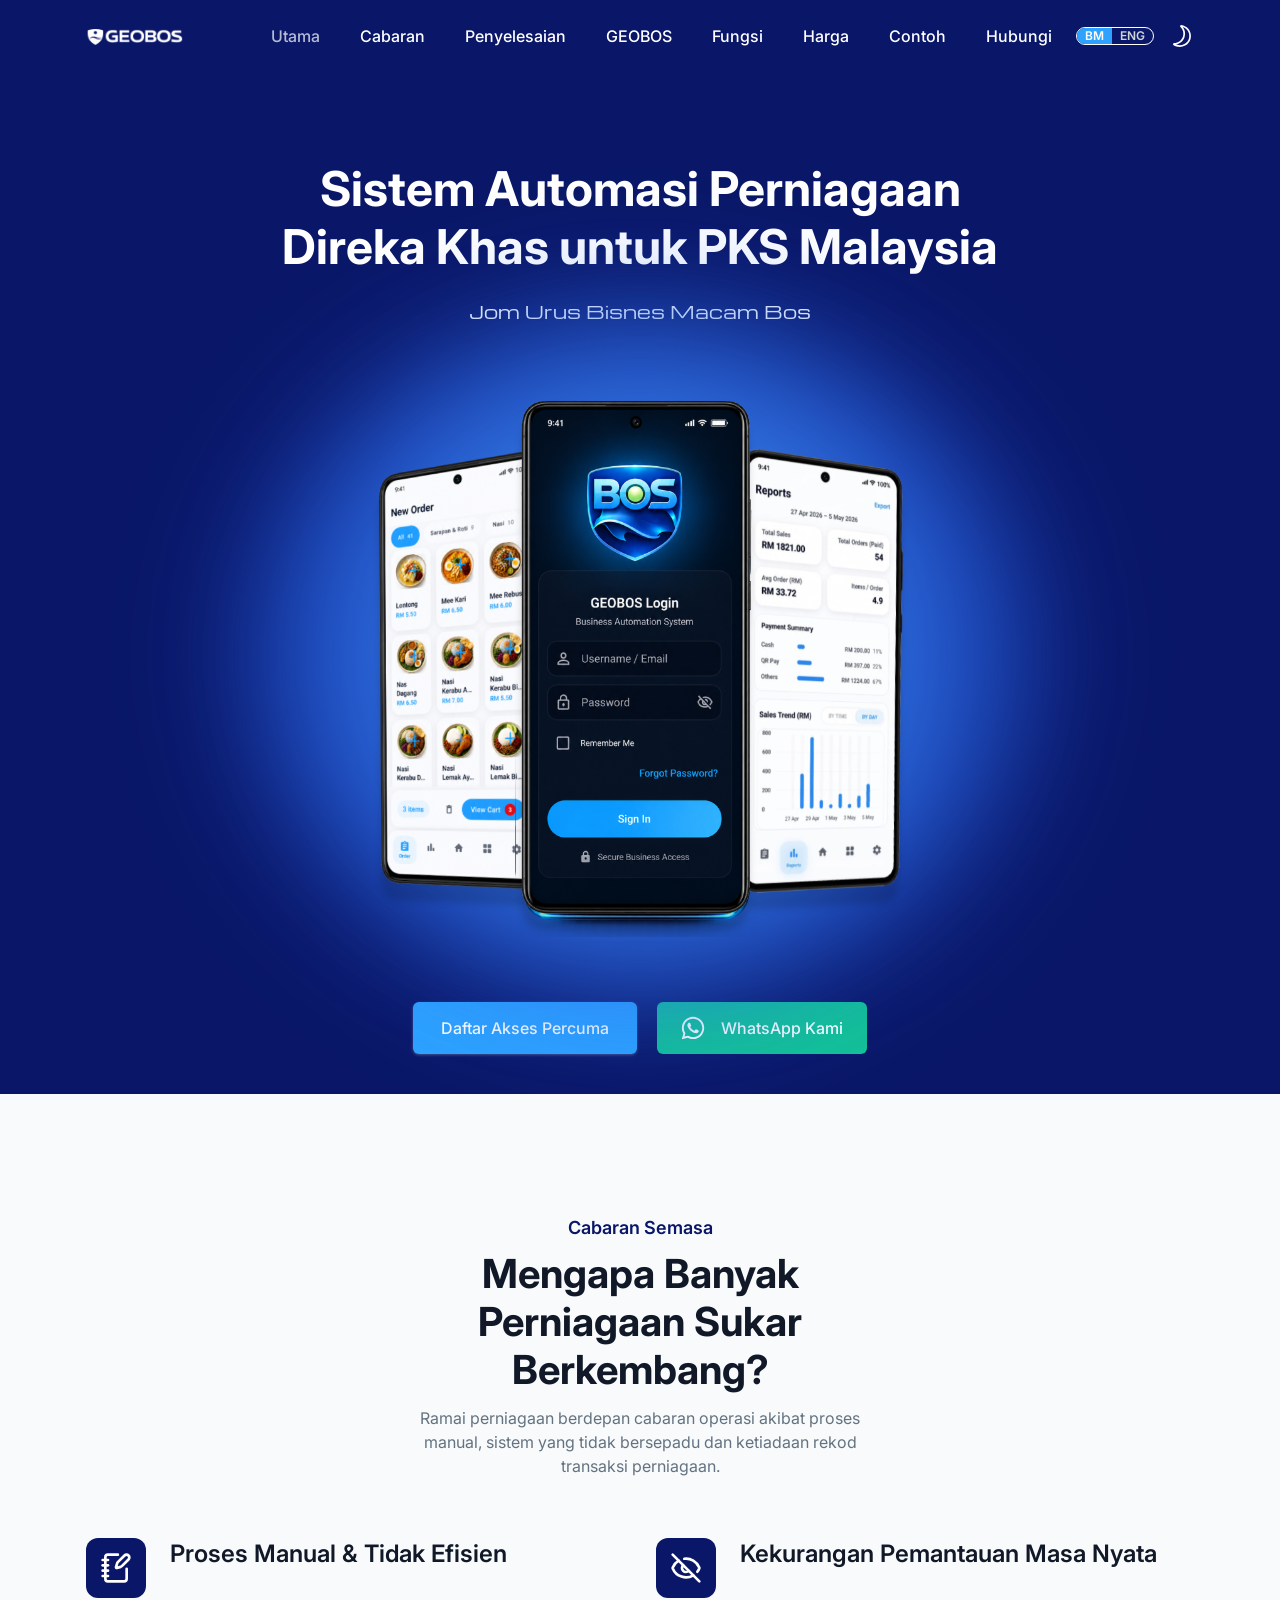
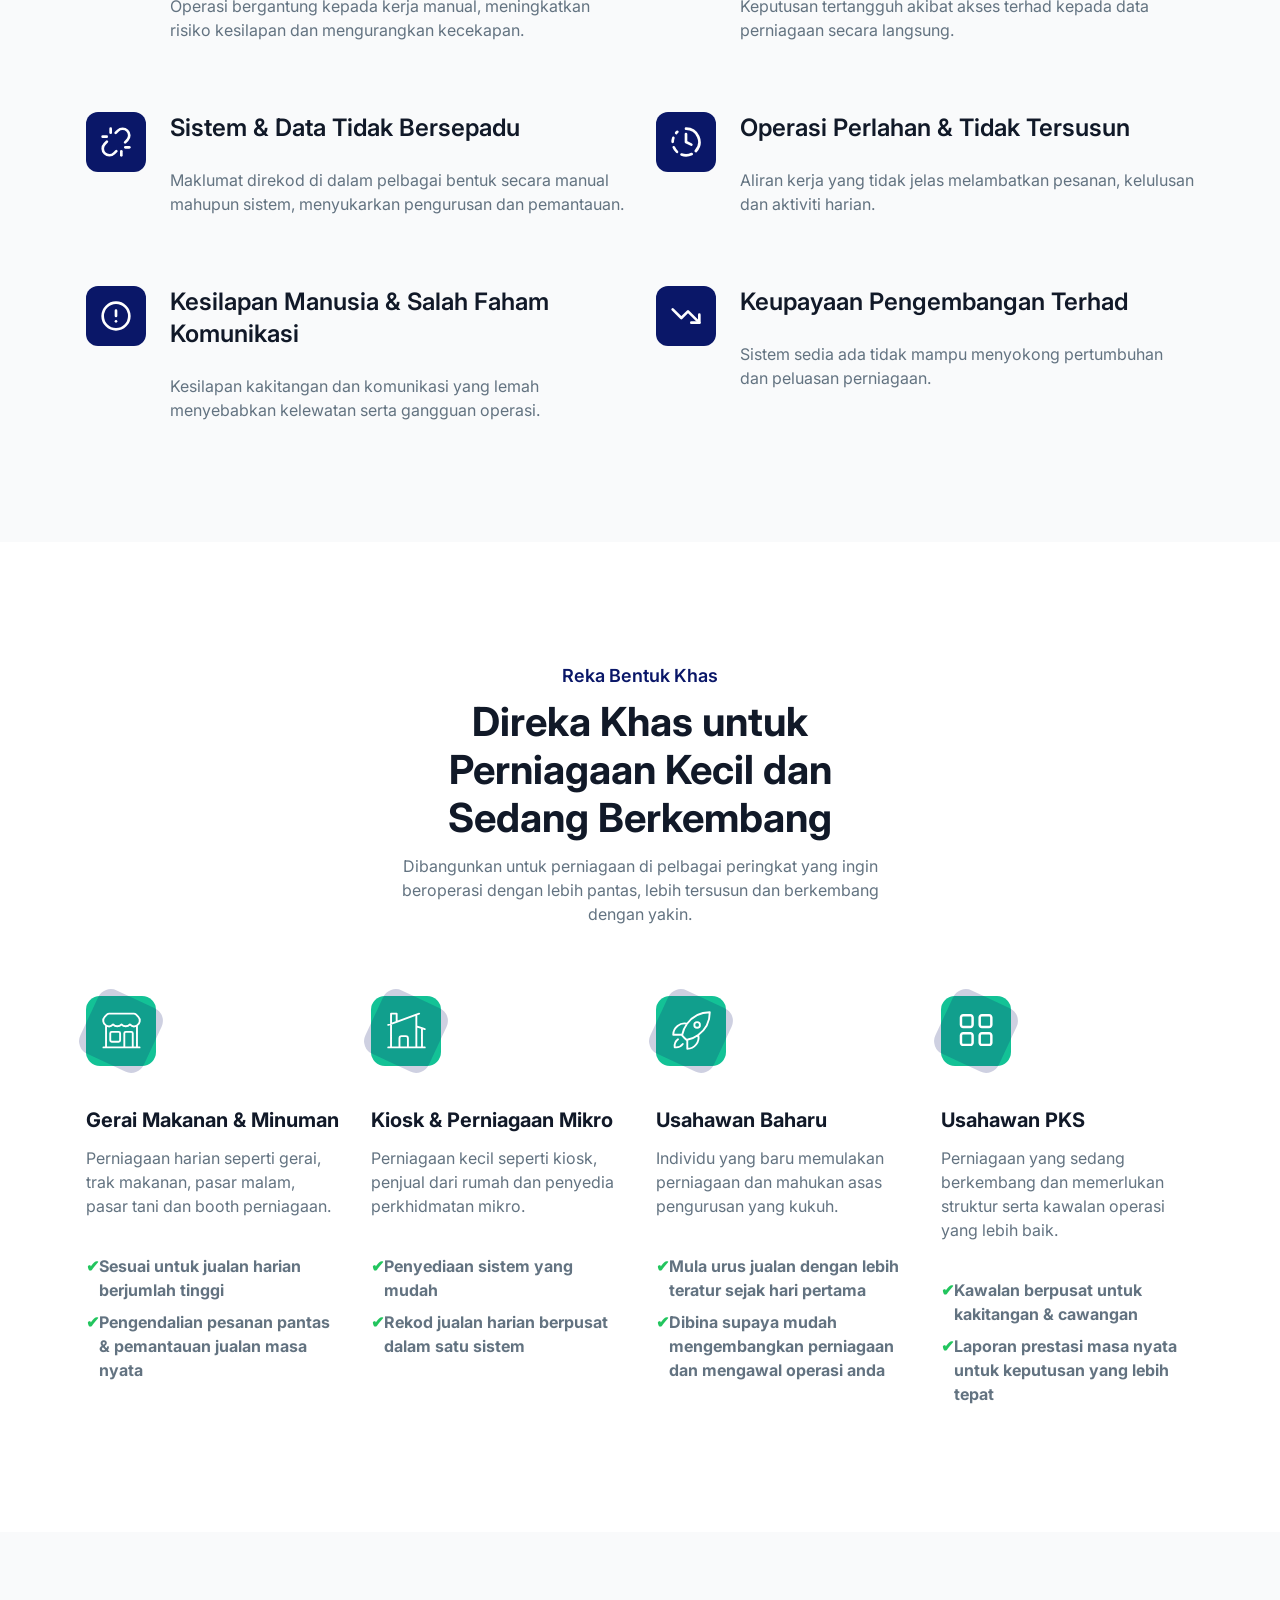
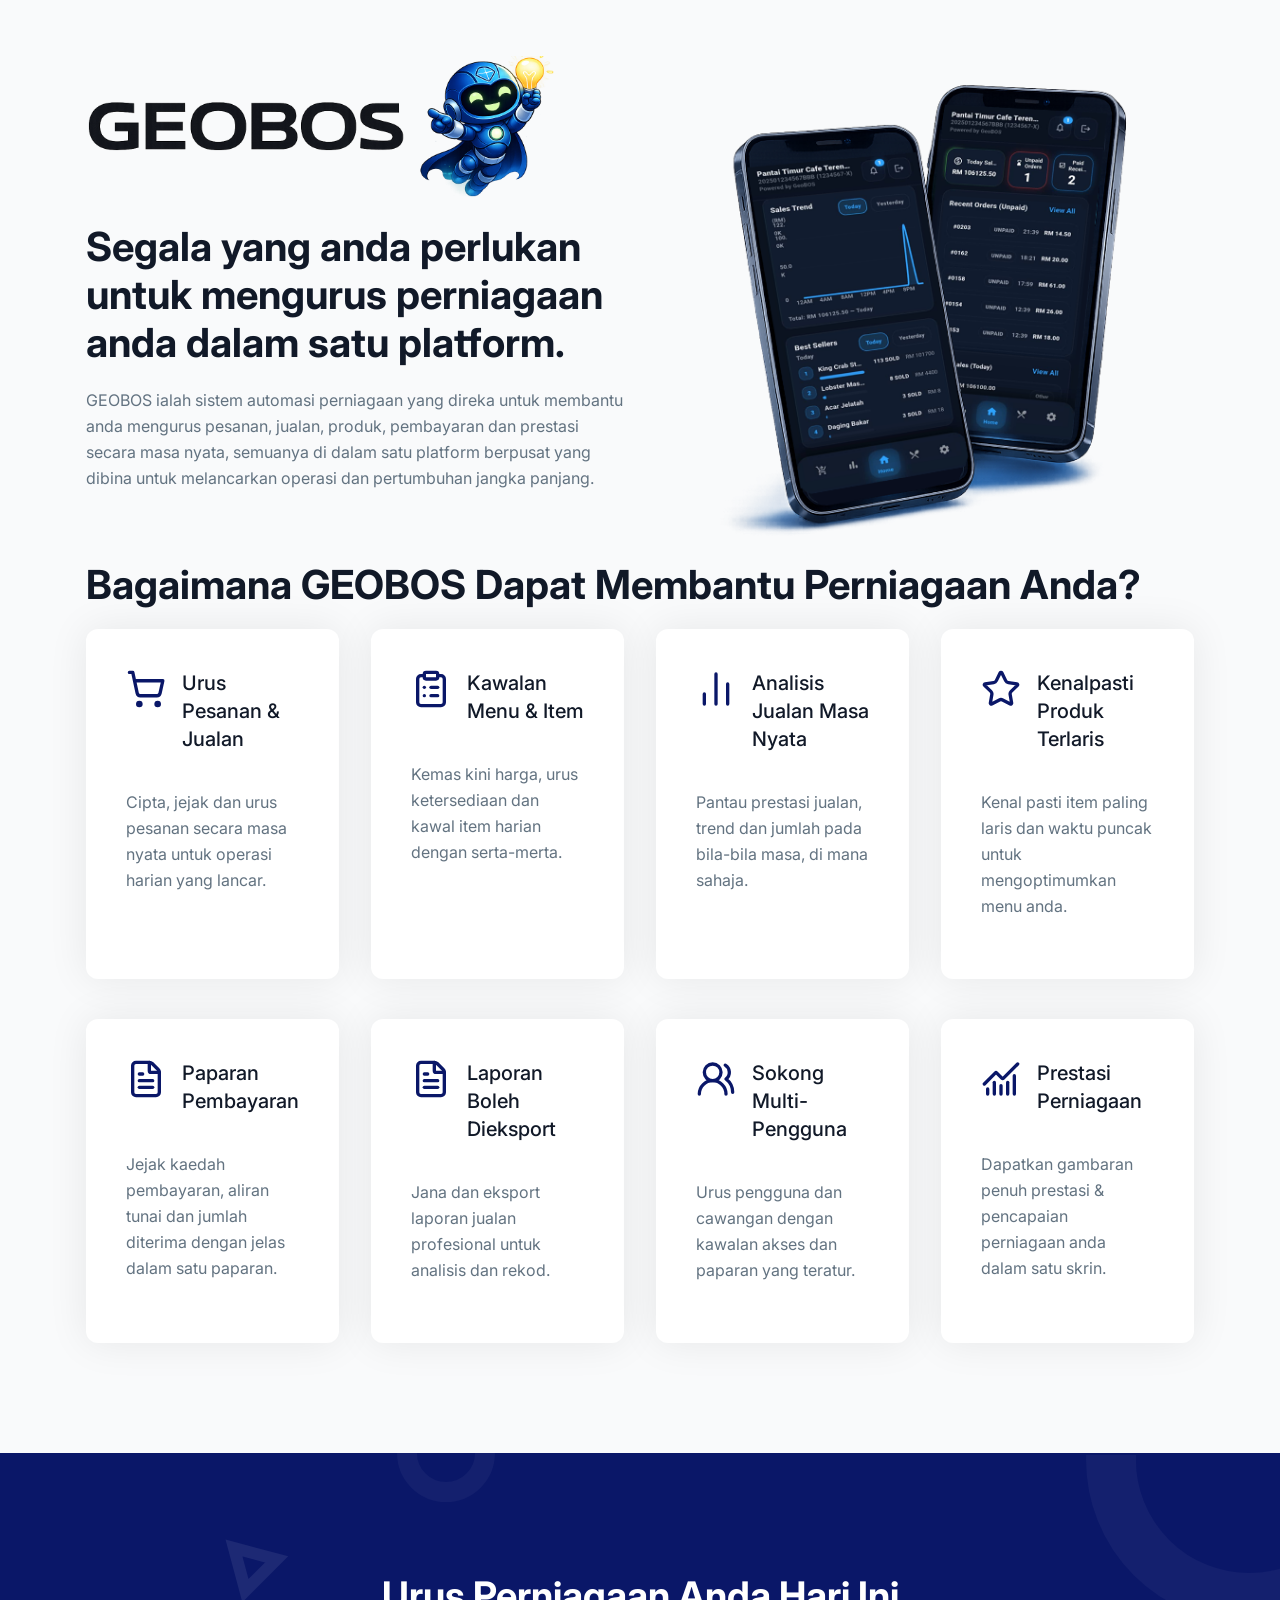
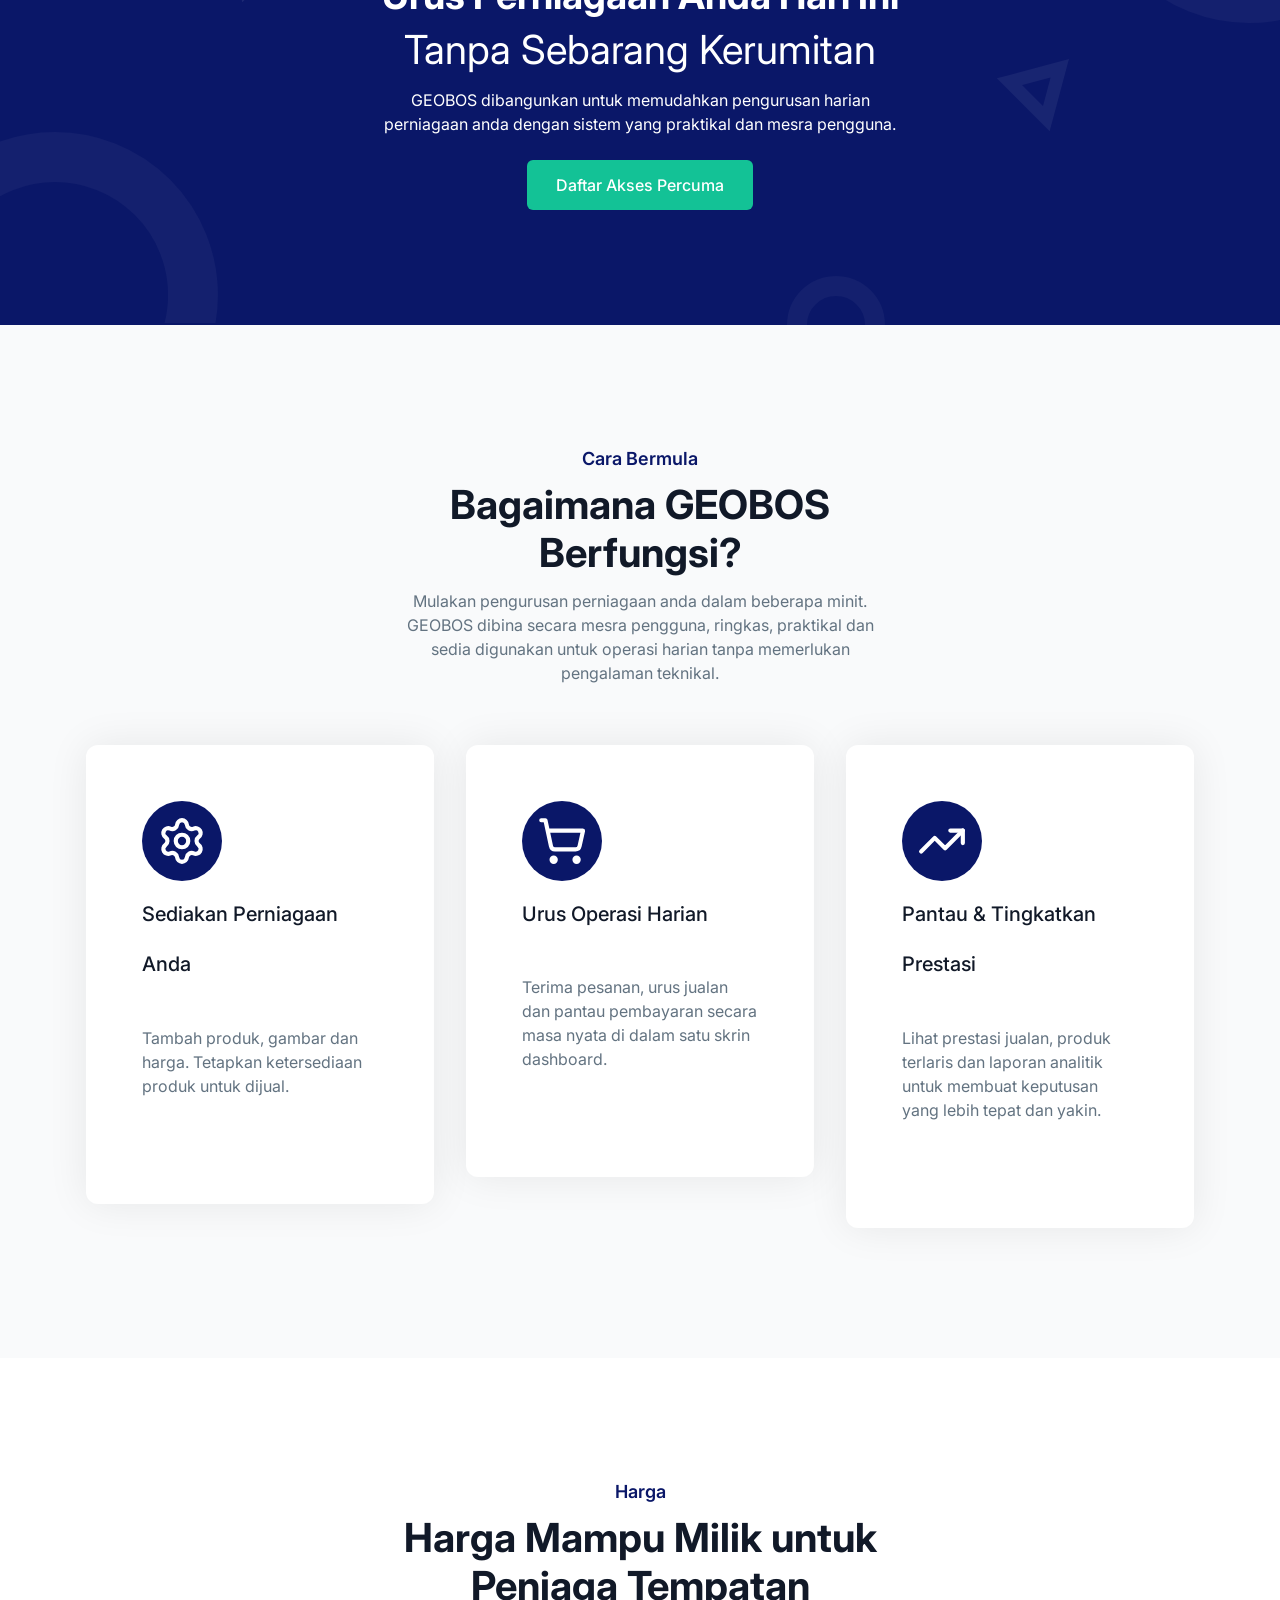
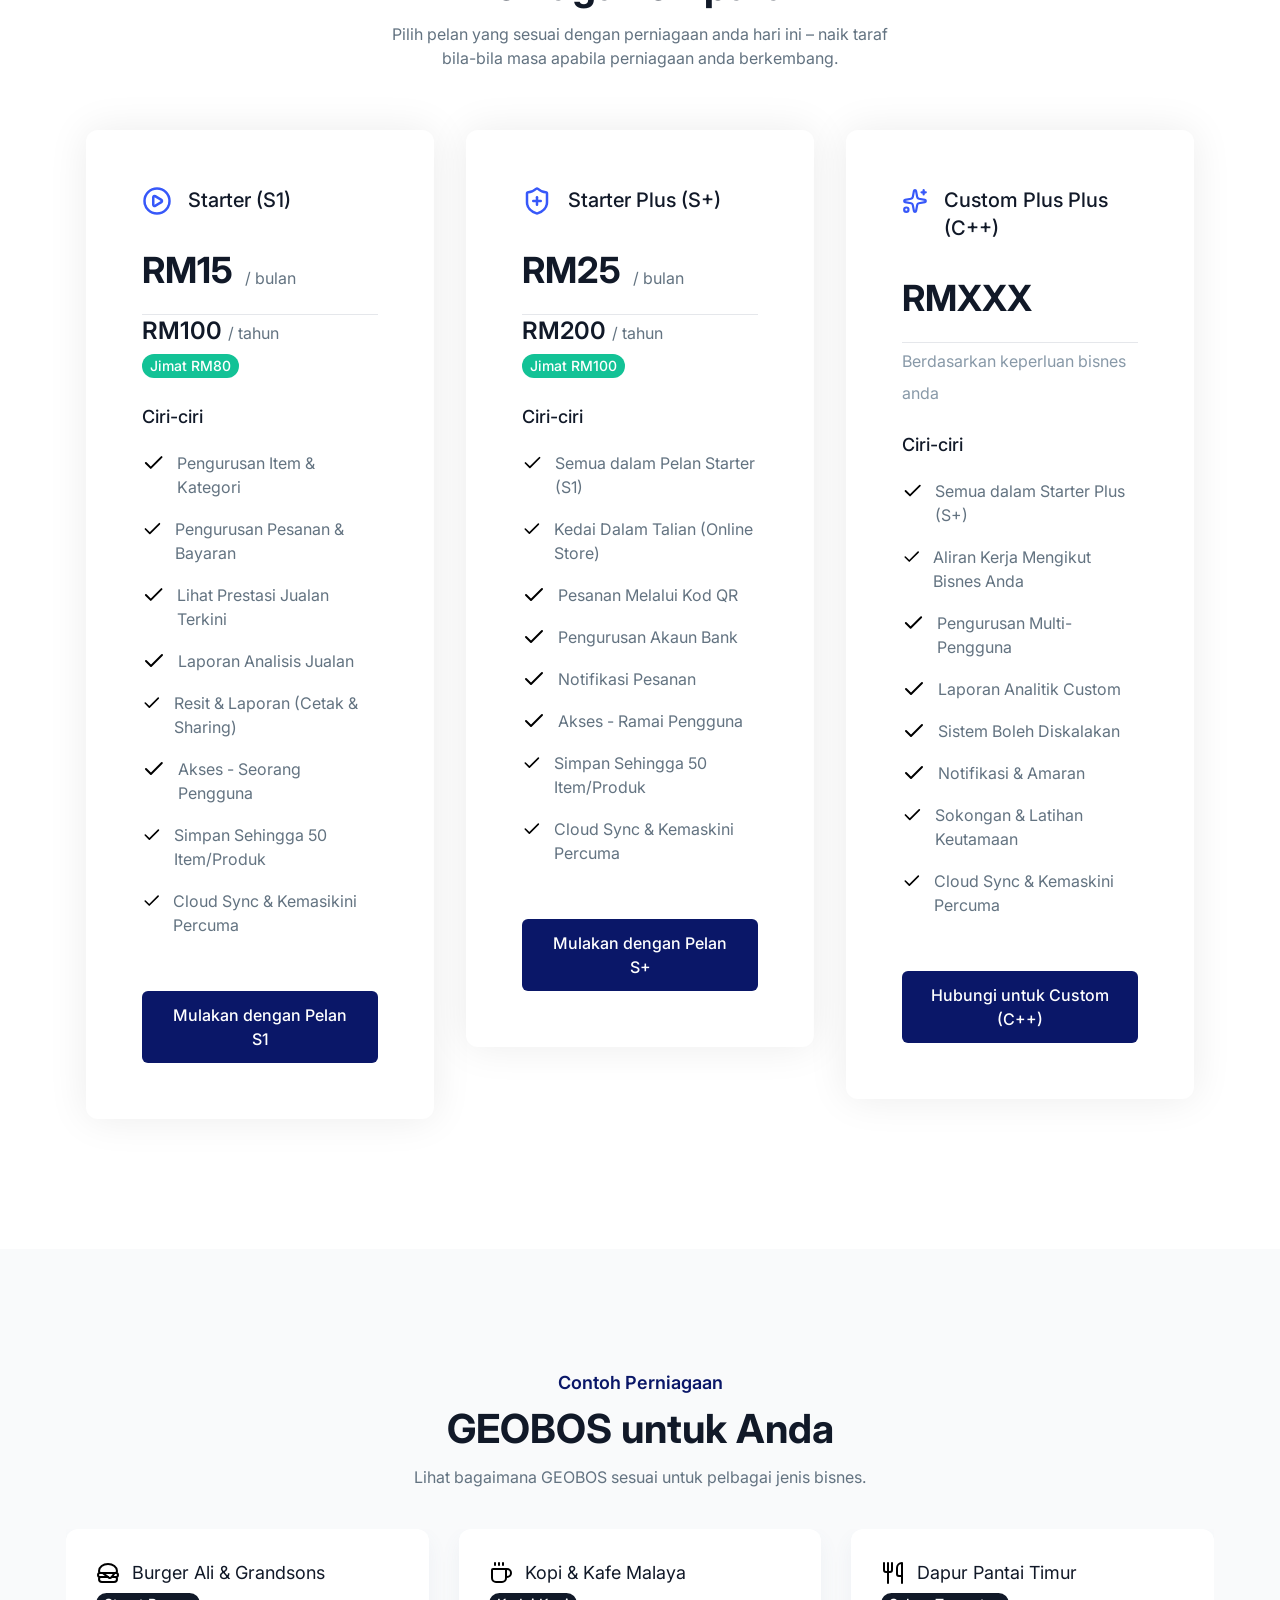
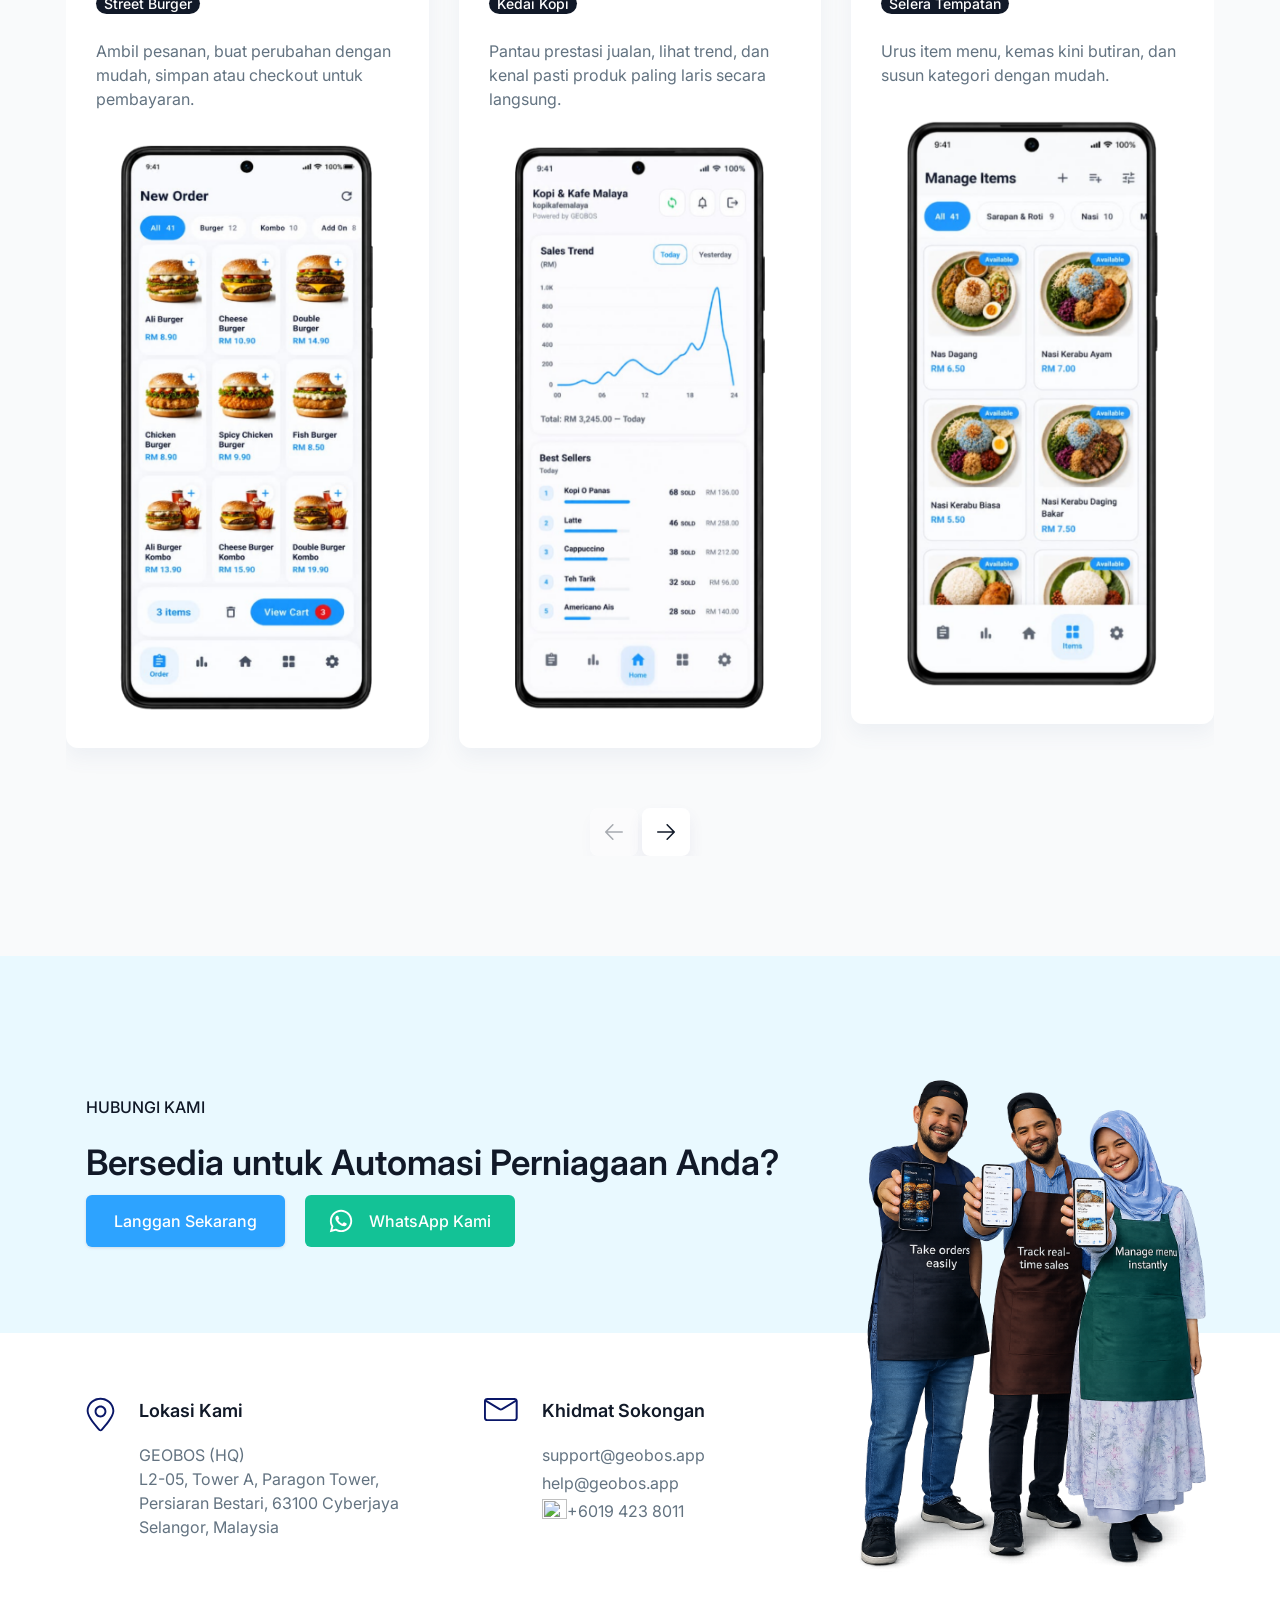
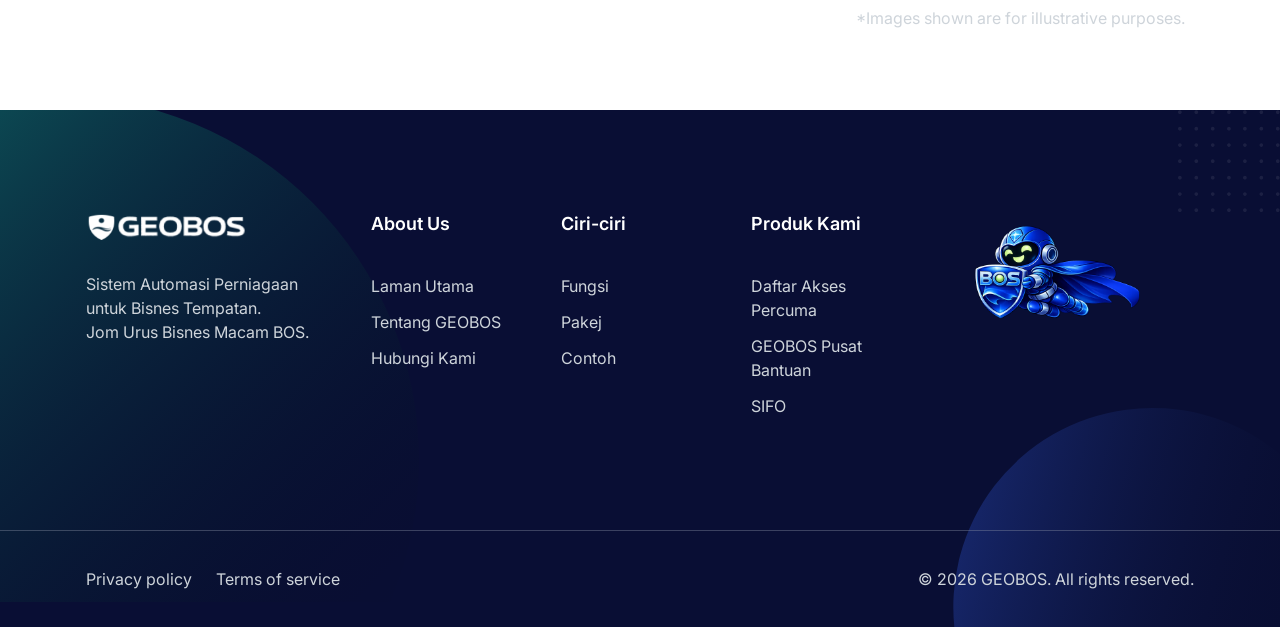
==== commit 6ce2a934: "Update index.html" ====
--- a/index.html
+++ b/index.html
@@ -416,7 +416,7 @@
                     event_category: 'engagement',
                     event_label: 'Start Free Trial'
                   })">                    
-                   Cuba Akses Percuma
+                   Daftar Akses Percuma
                   </a>
                 </li>
                 <li>
@@ -1107,7 +1107,7 @@
                     event_category: 'engagement',
                     event_label: 'Start Free Trial'
                   })"> 
-                  Cuba Akses Percuma
+                  Daftar Akses Percuma
                 </a>                
               </div>
             </div>
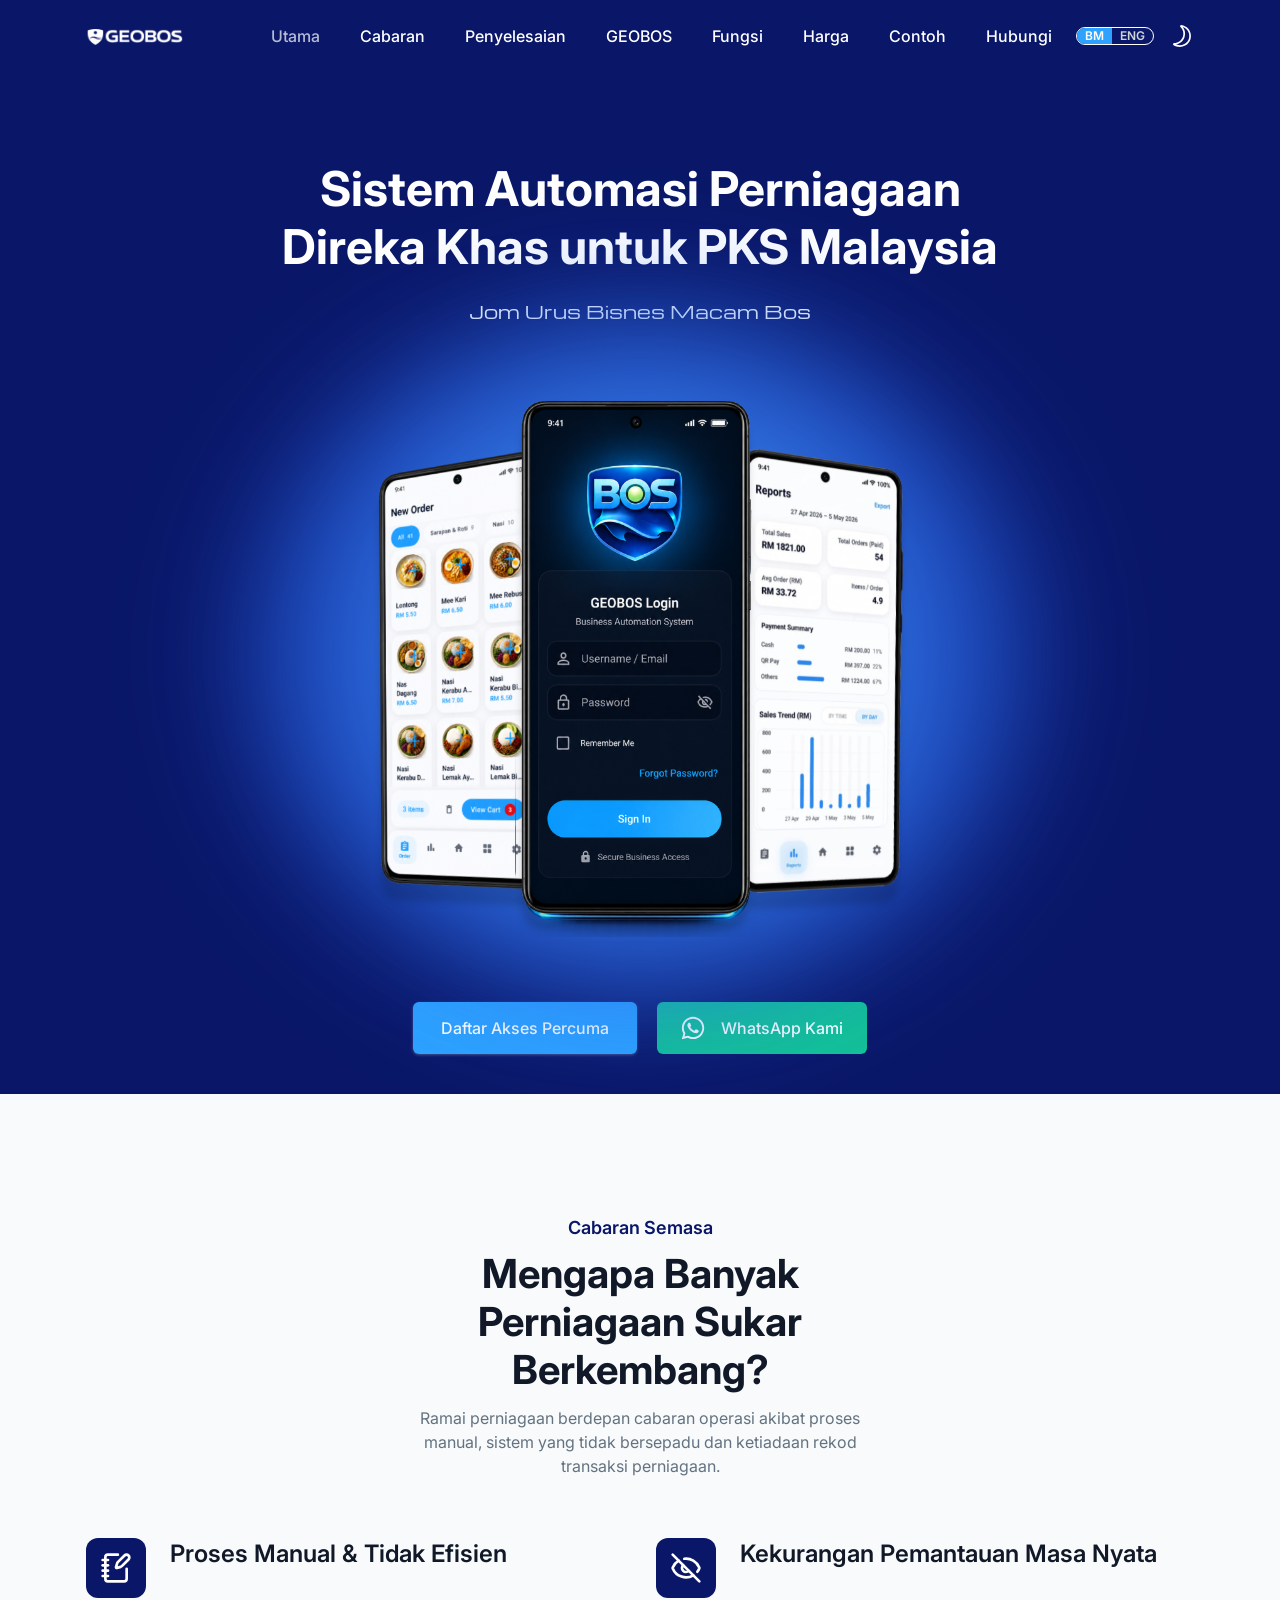
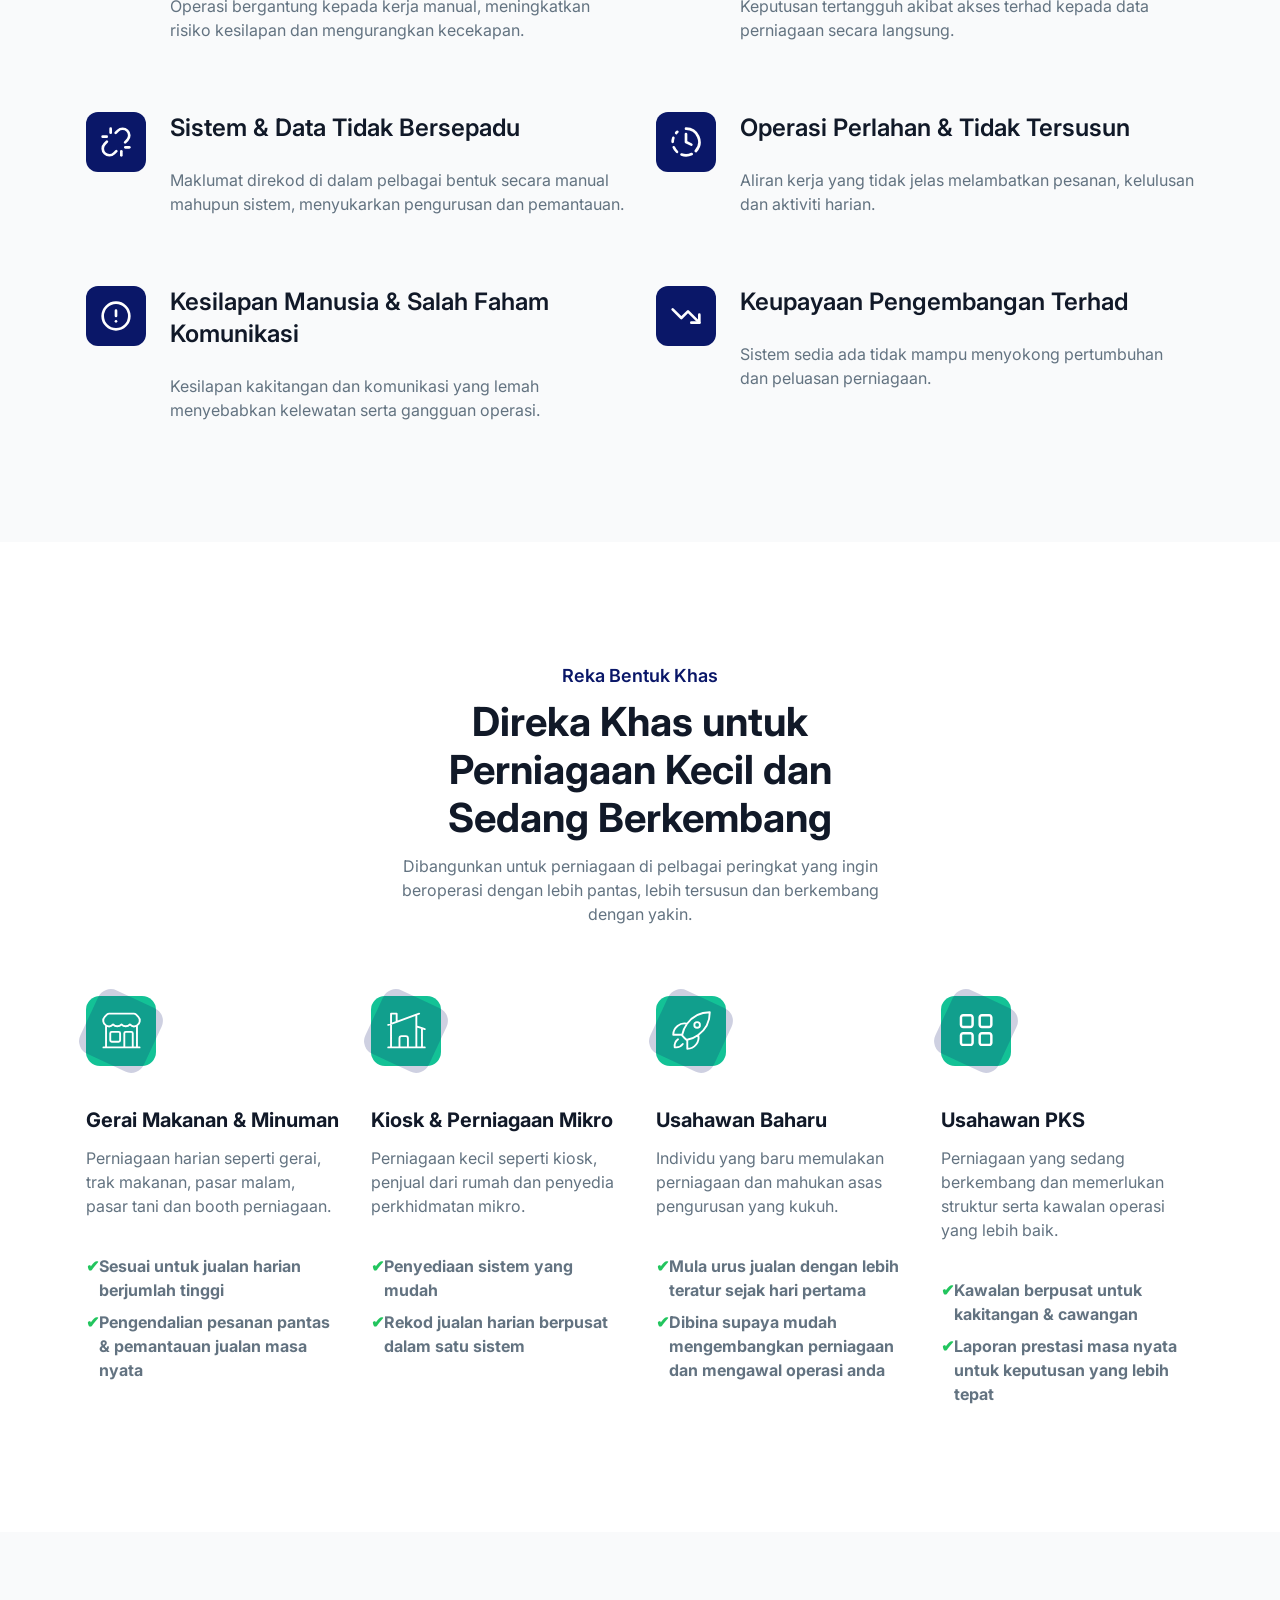
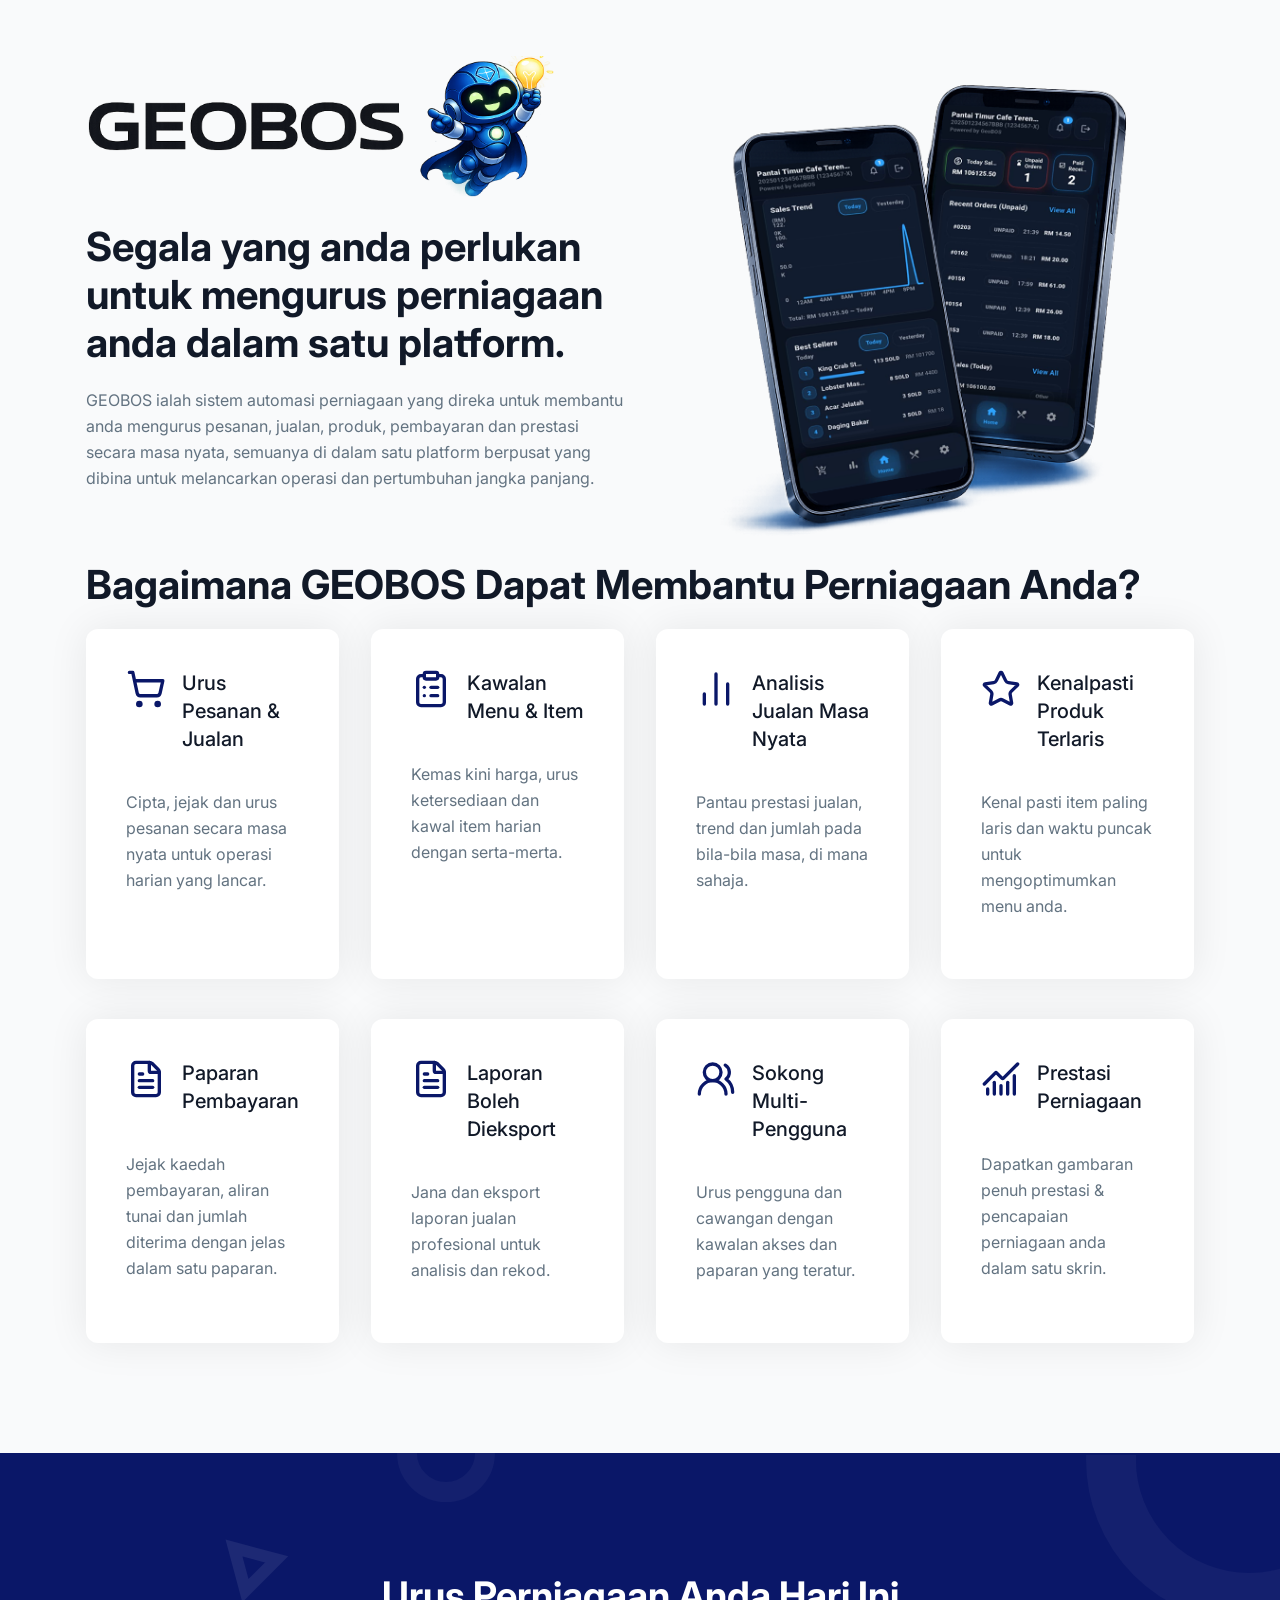
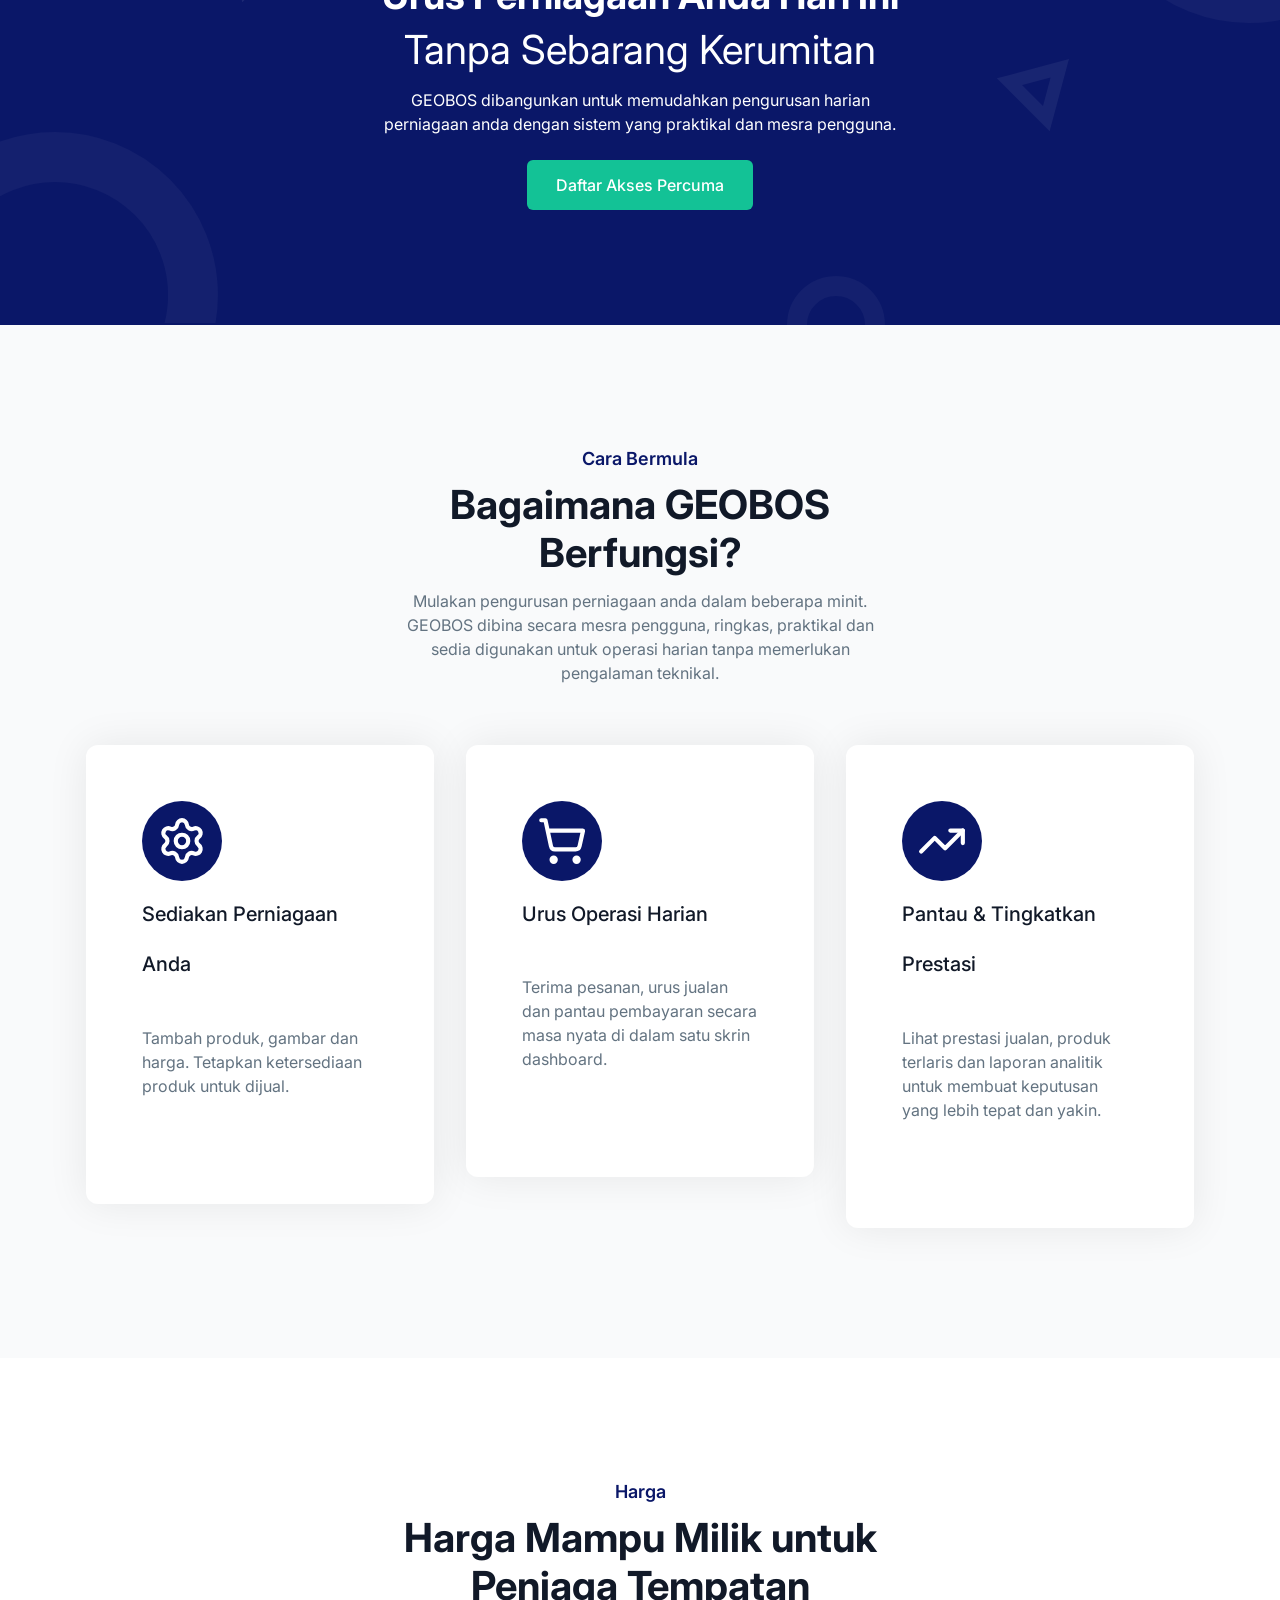
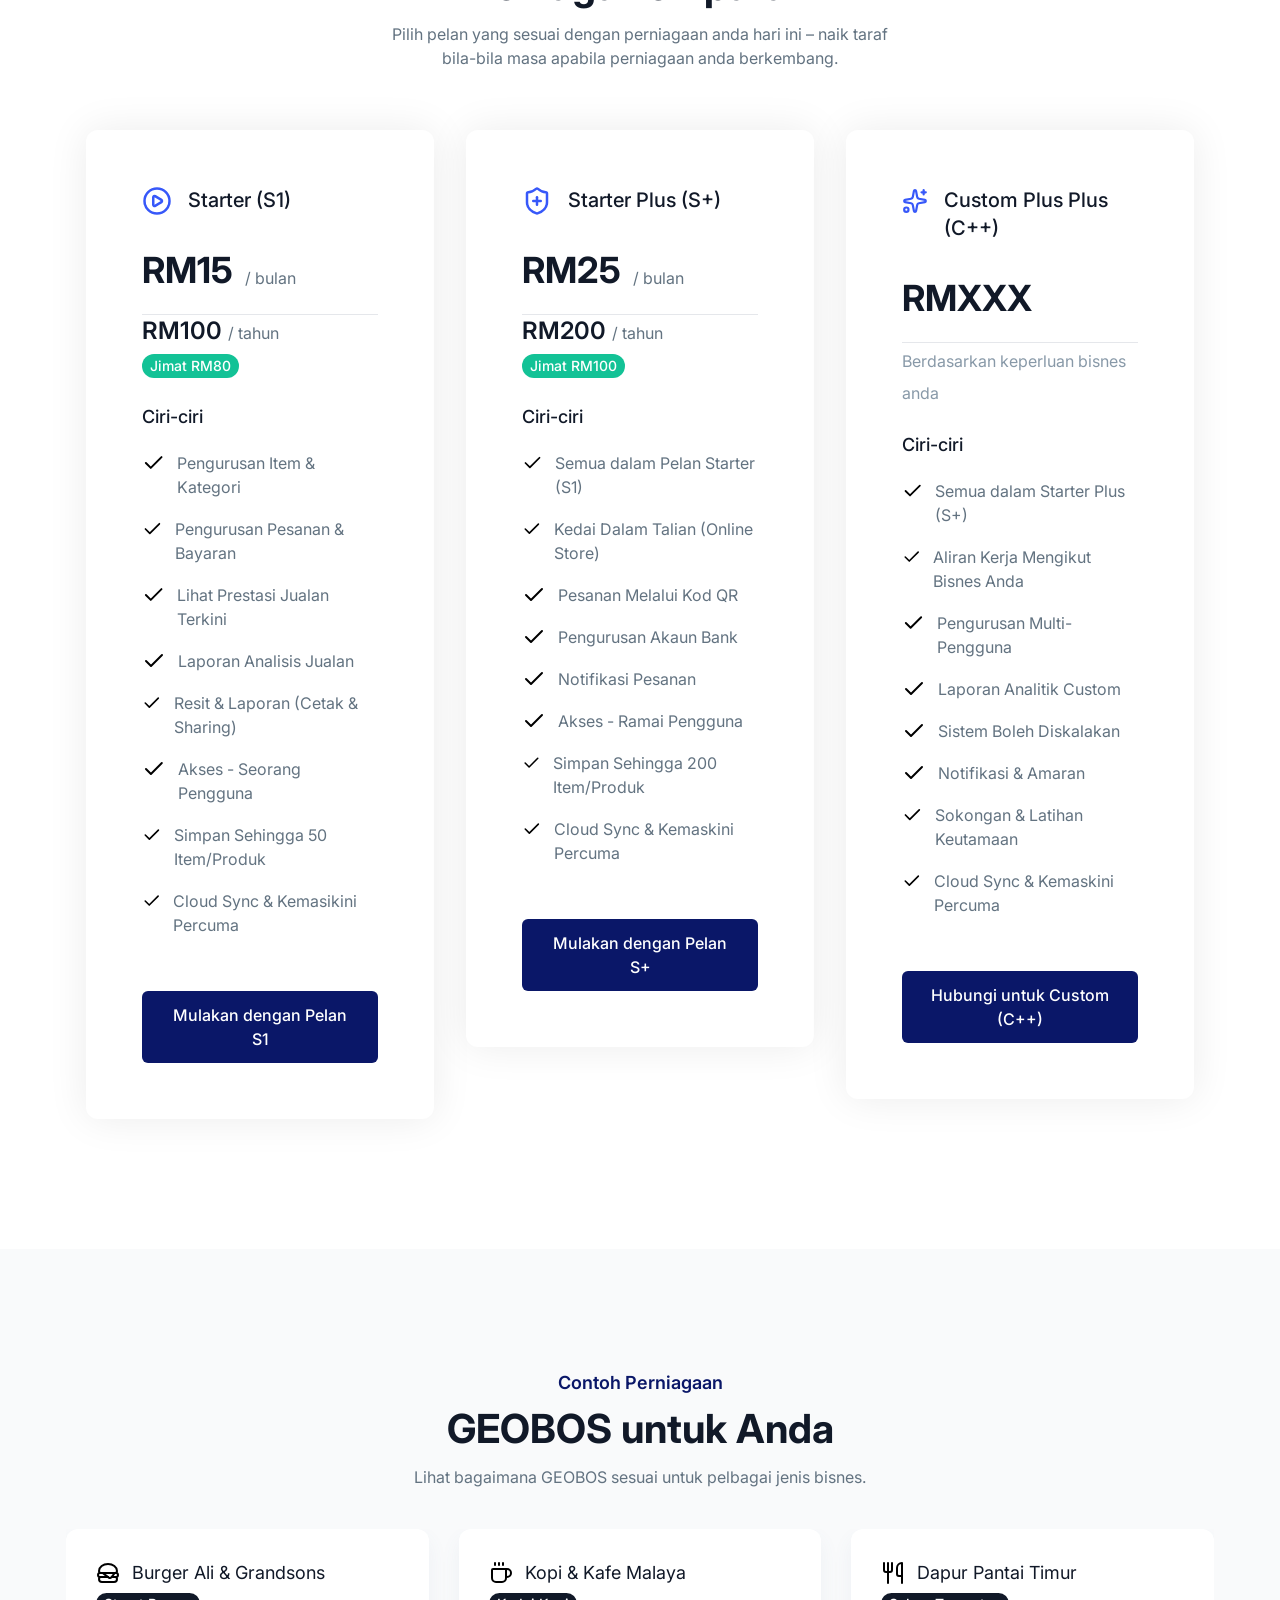
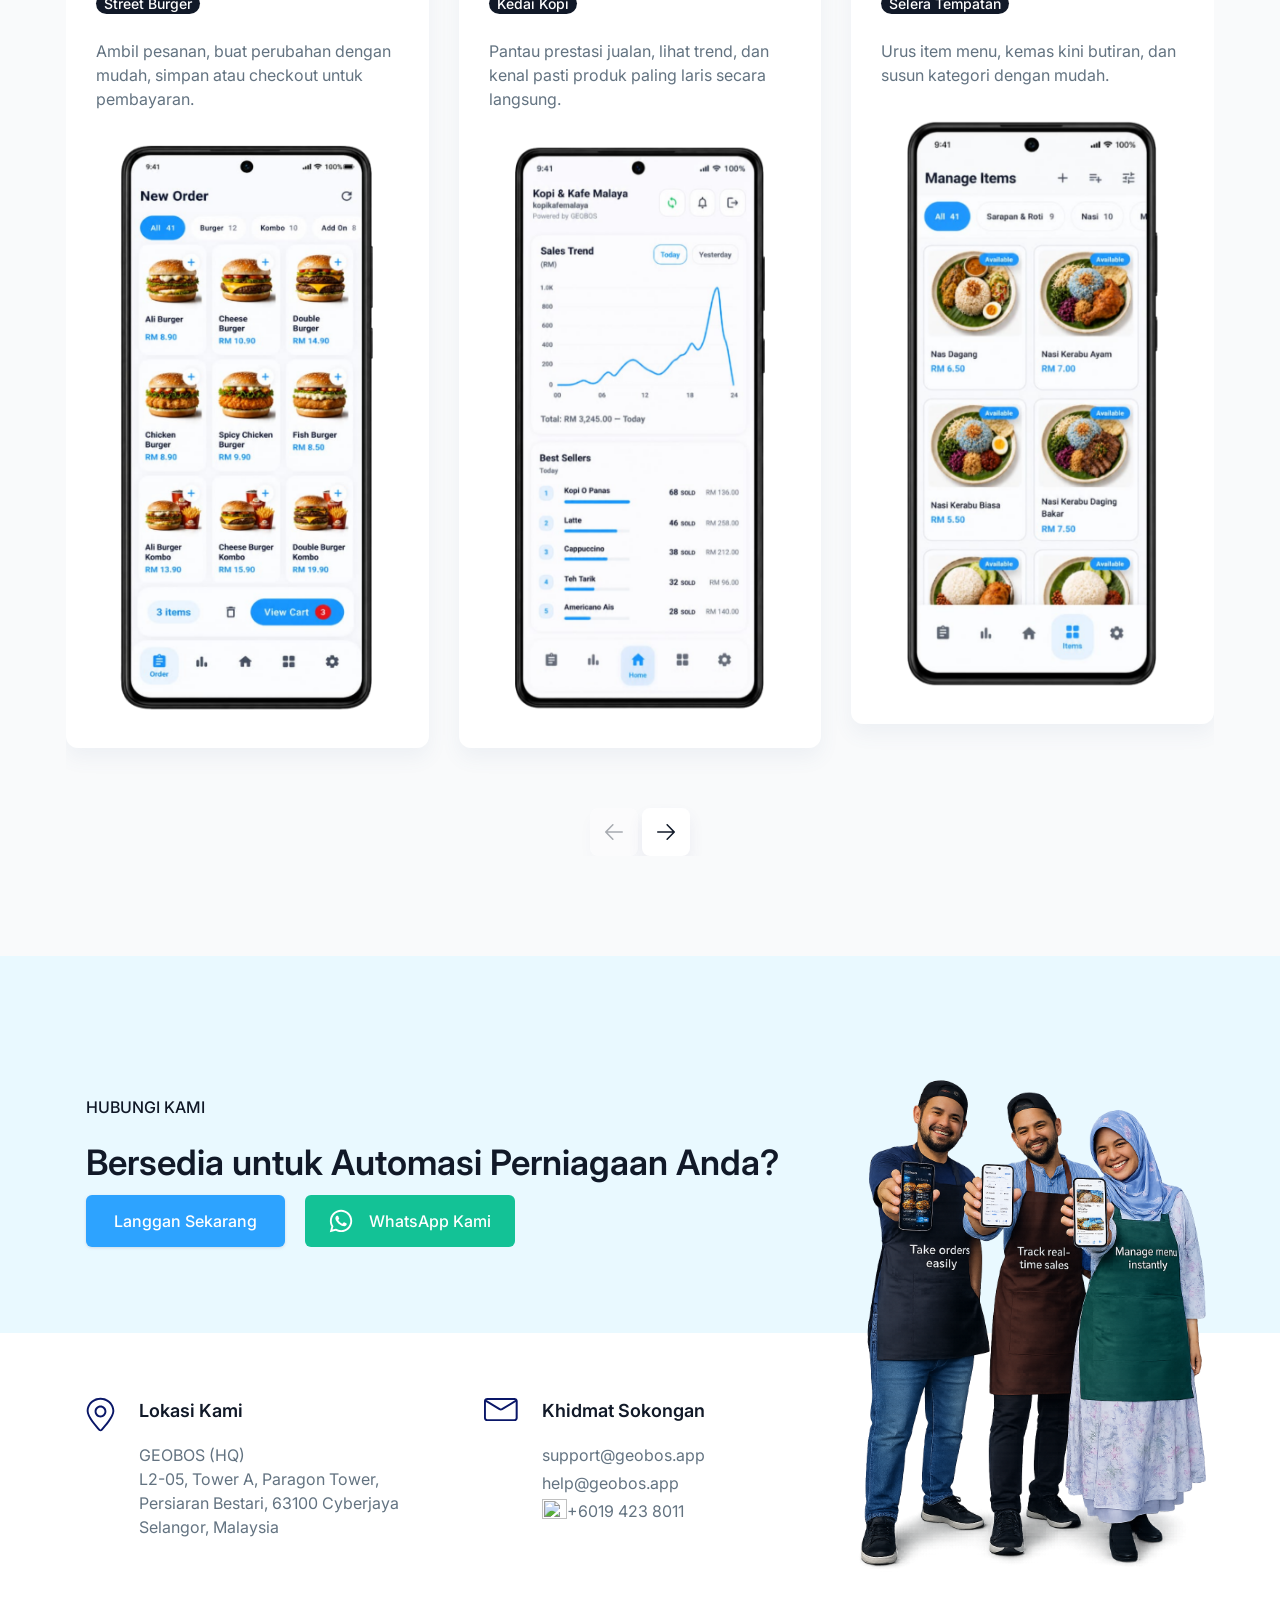
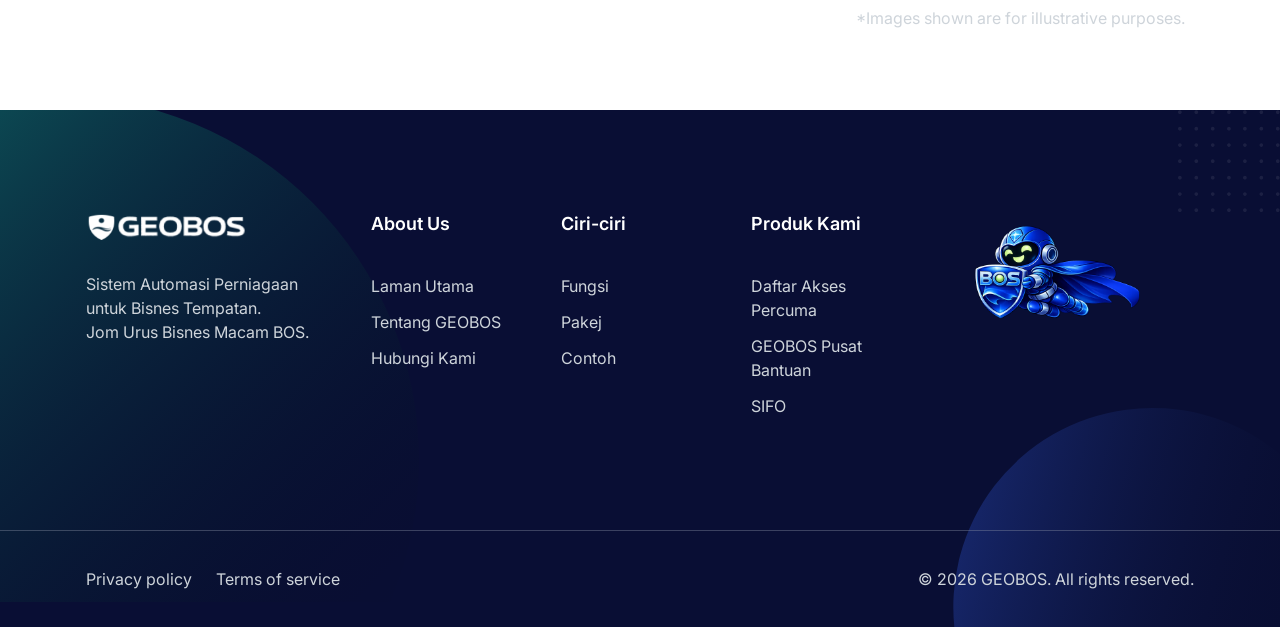
==== commit 2f0d9f45: "Update index.html" ====
--- a/index.html
+++ b/index.html
@@ -1593,7 +1593,7 @@
 
                   <!-- TITLE -->
                   <h3 class="text-base text-body-color dark:text-dark-6">
-                    Simpan Sehingga 50 Item/Produk
+                    Simpan Sehingga 200 Item/Produk
                   </h3>
                 </div>
                <div class="mb-1 flex items-start gap-3 dark:text-dark-6">
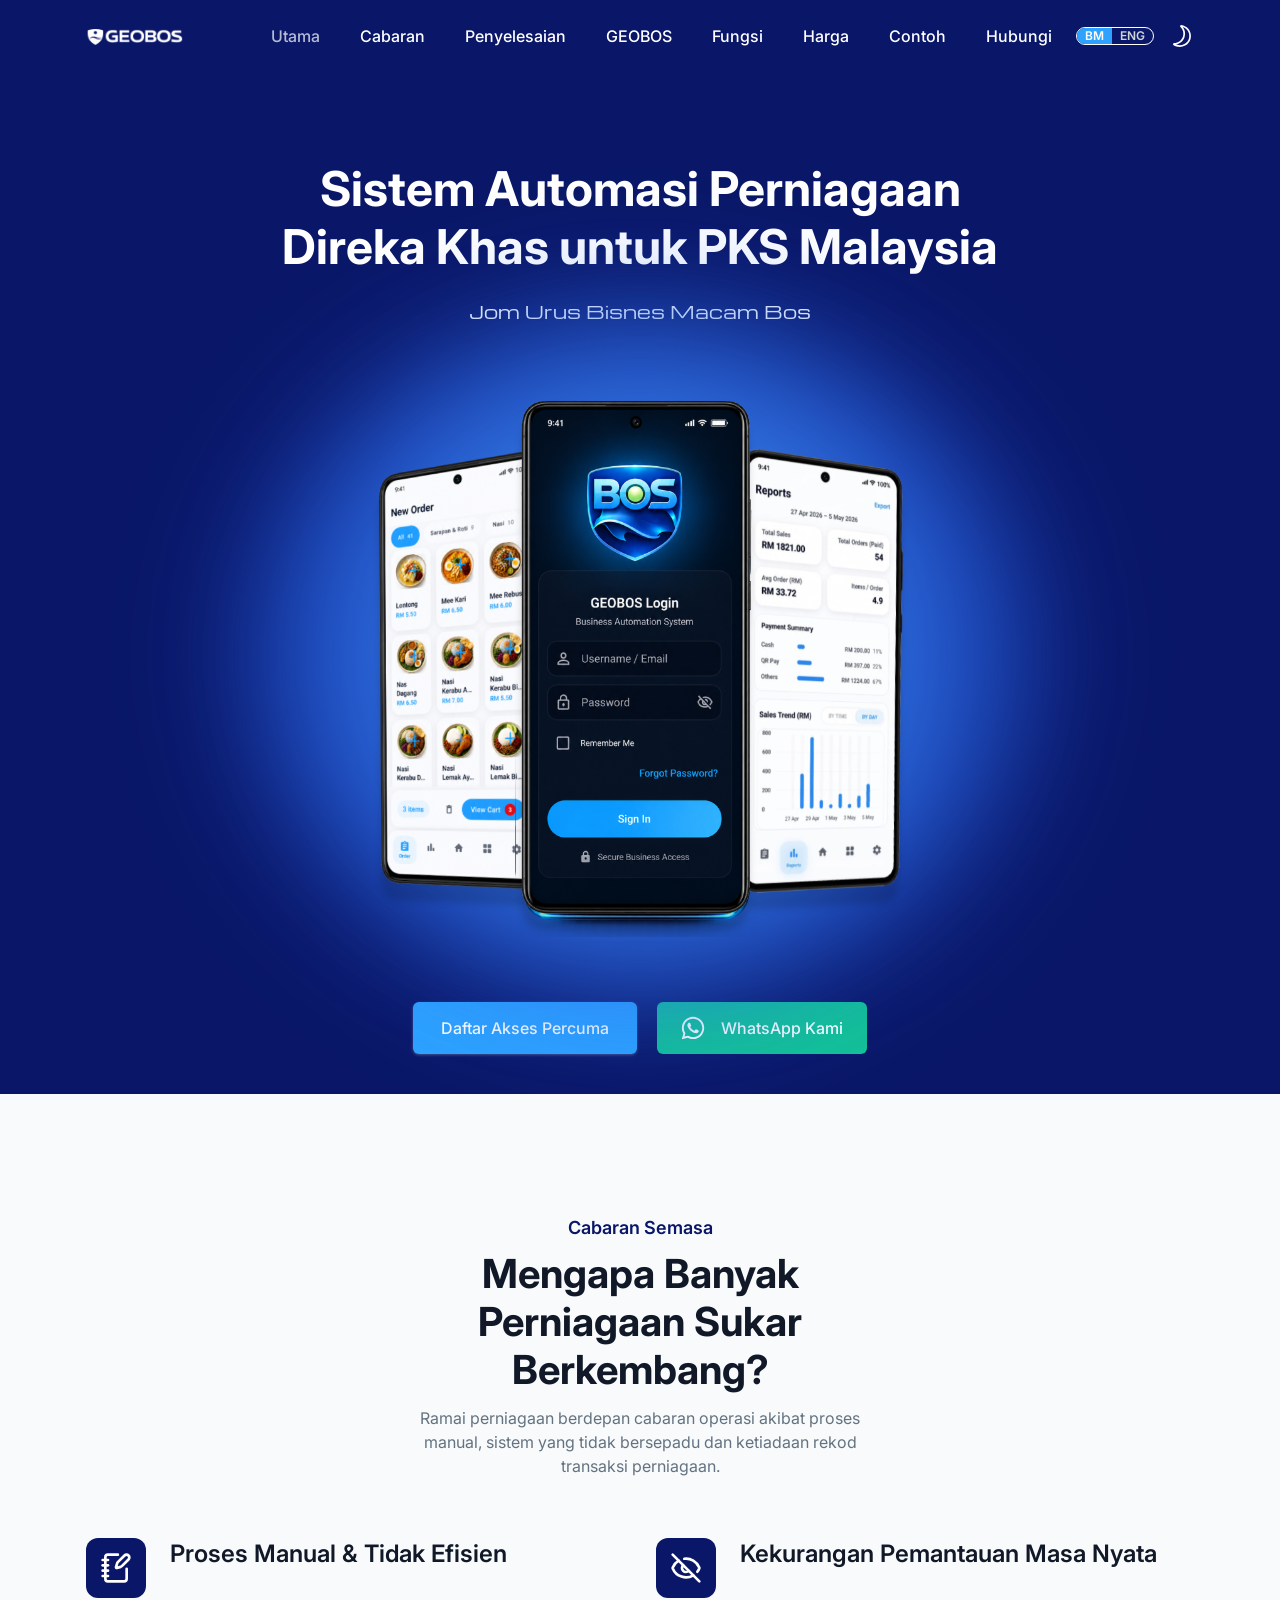
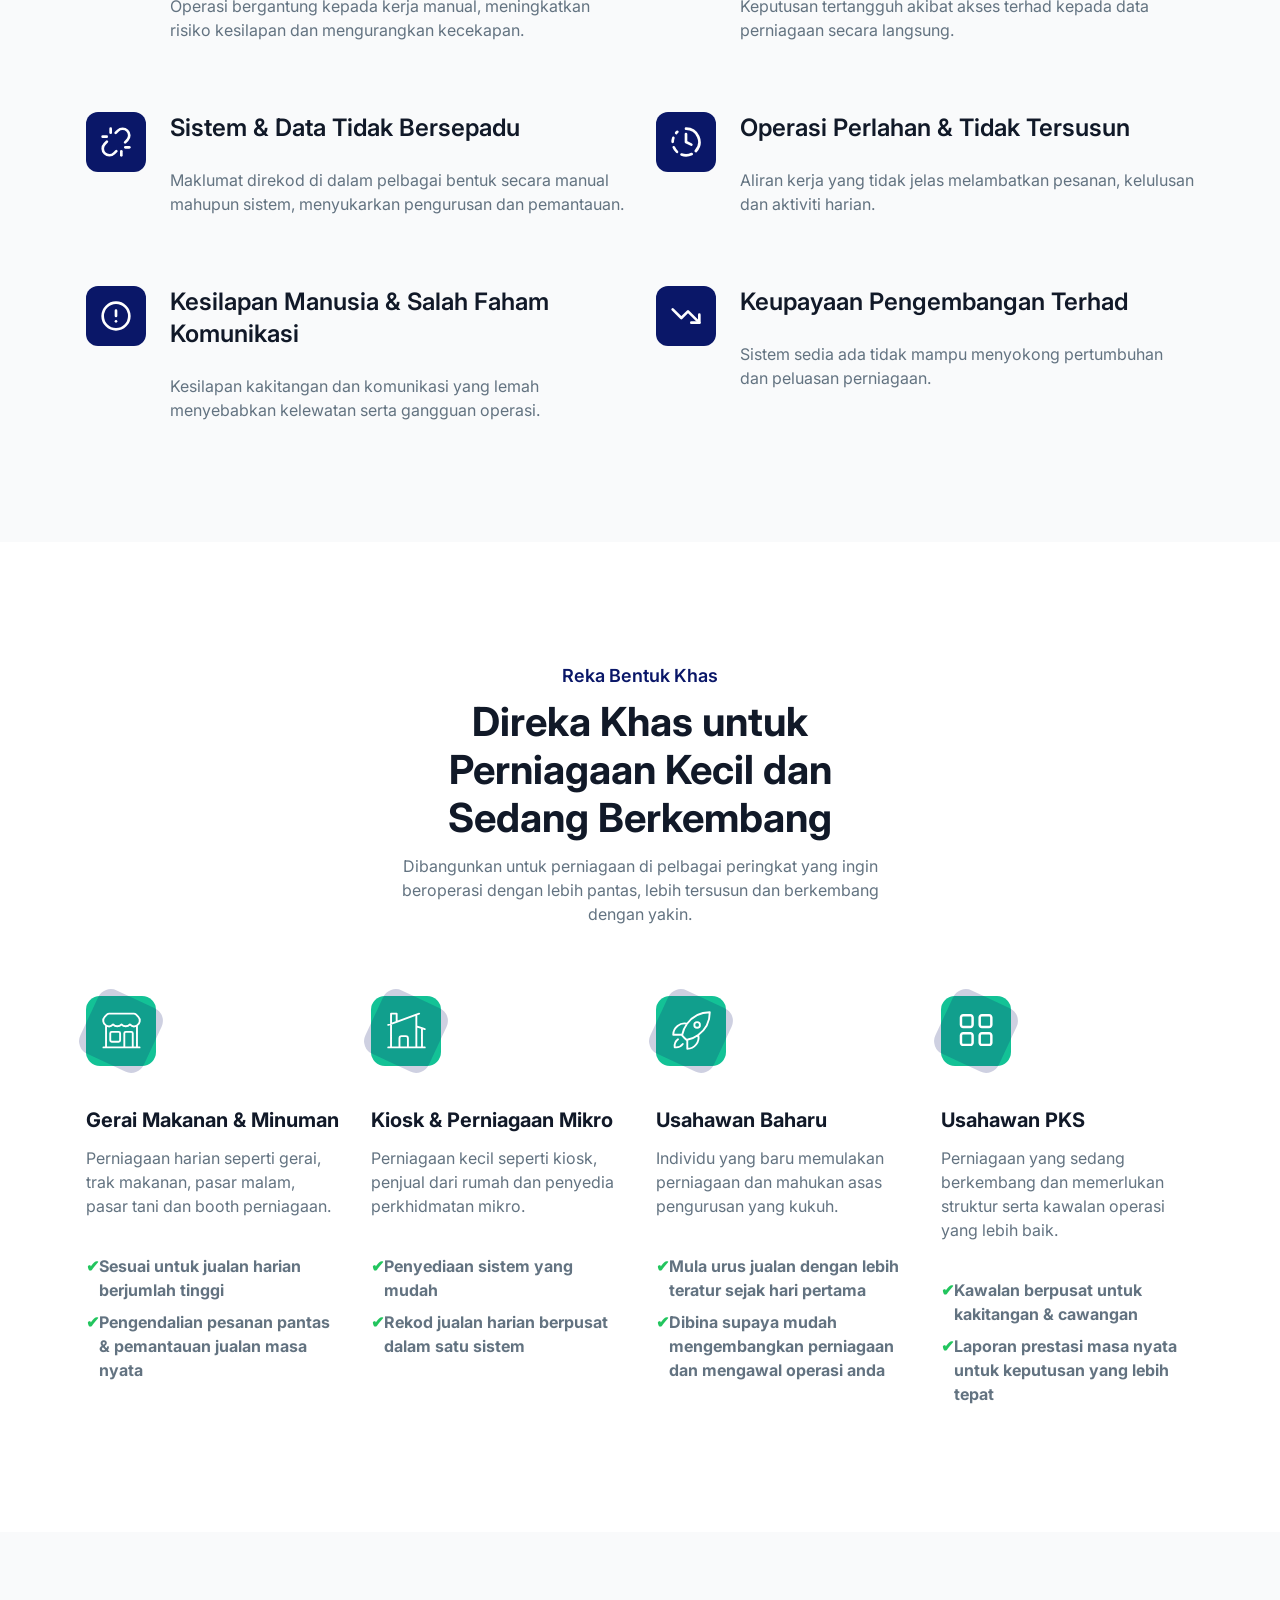
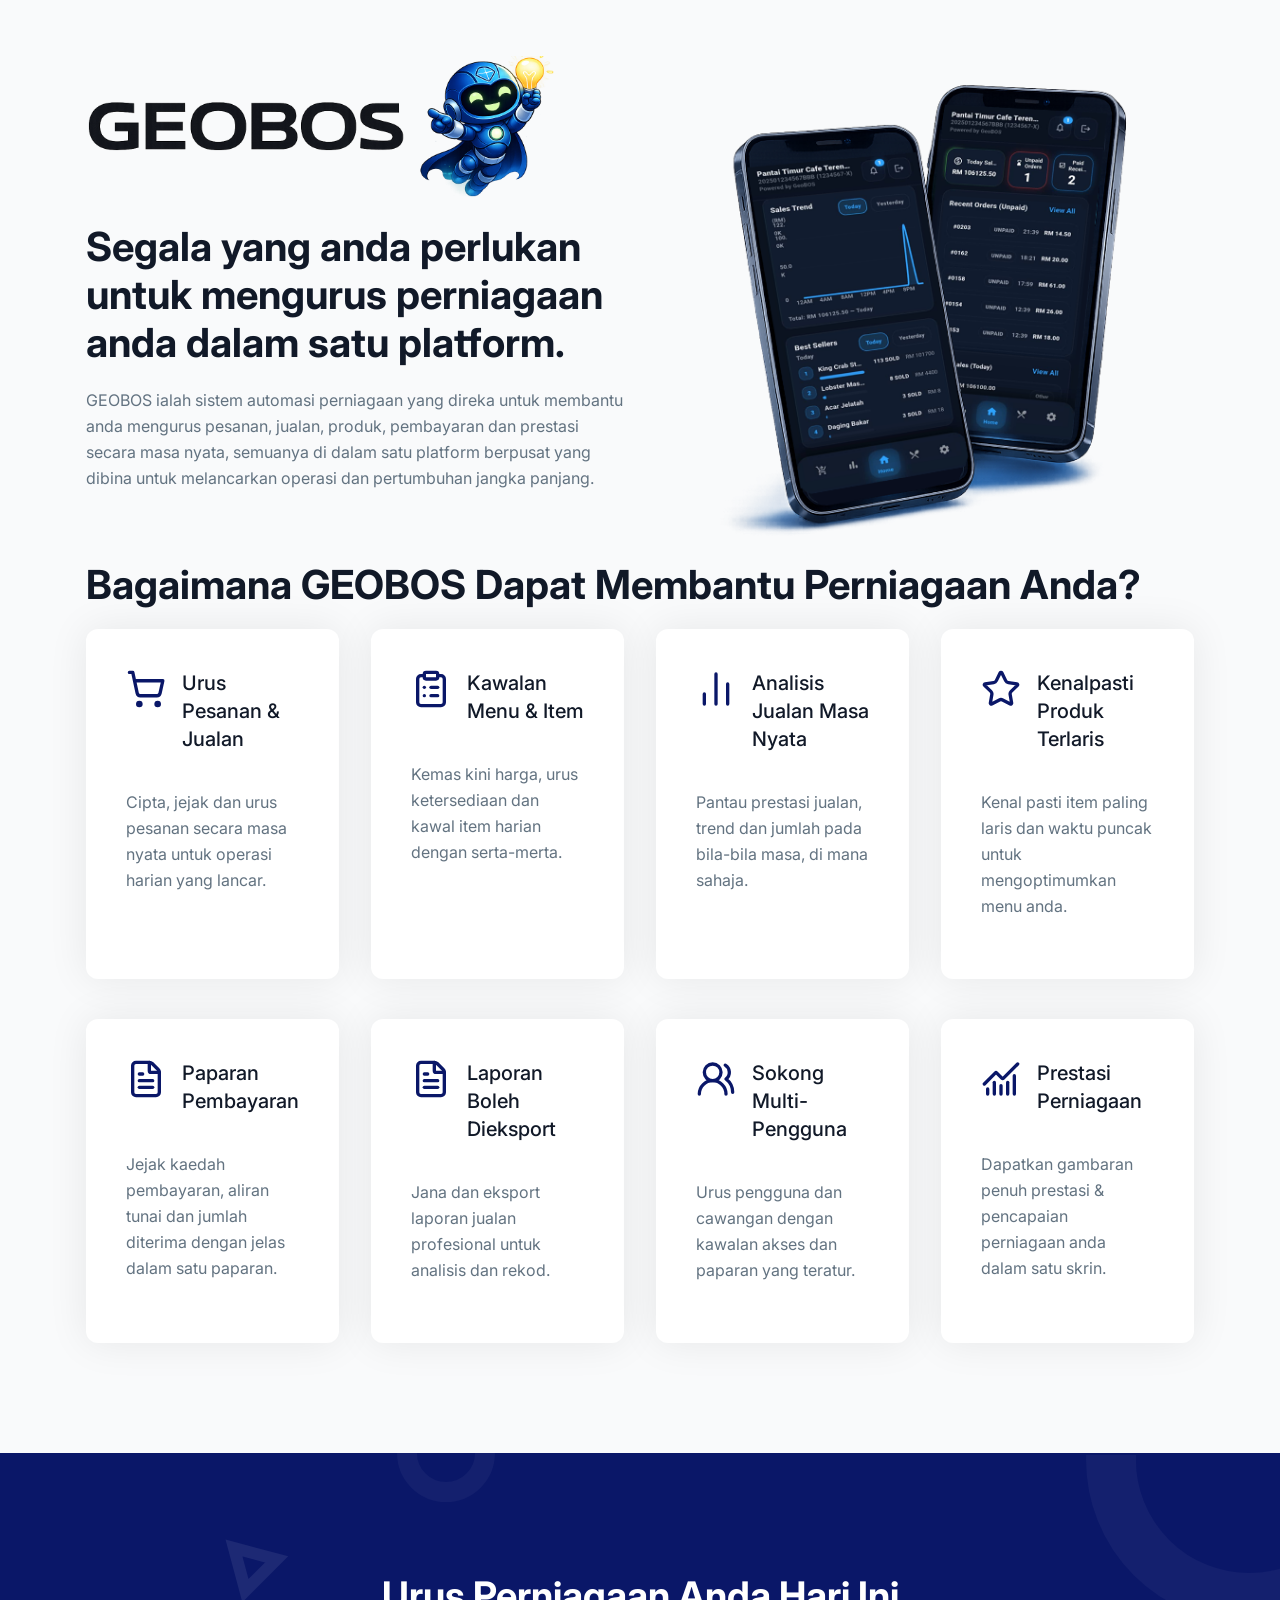
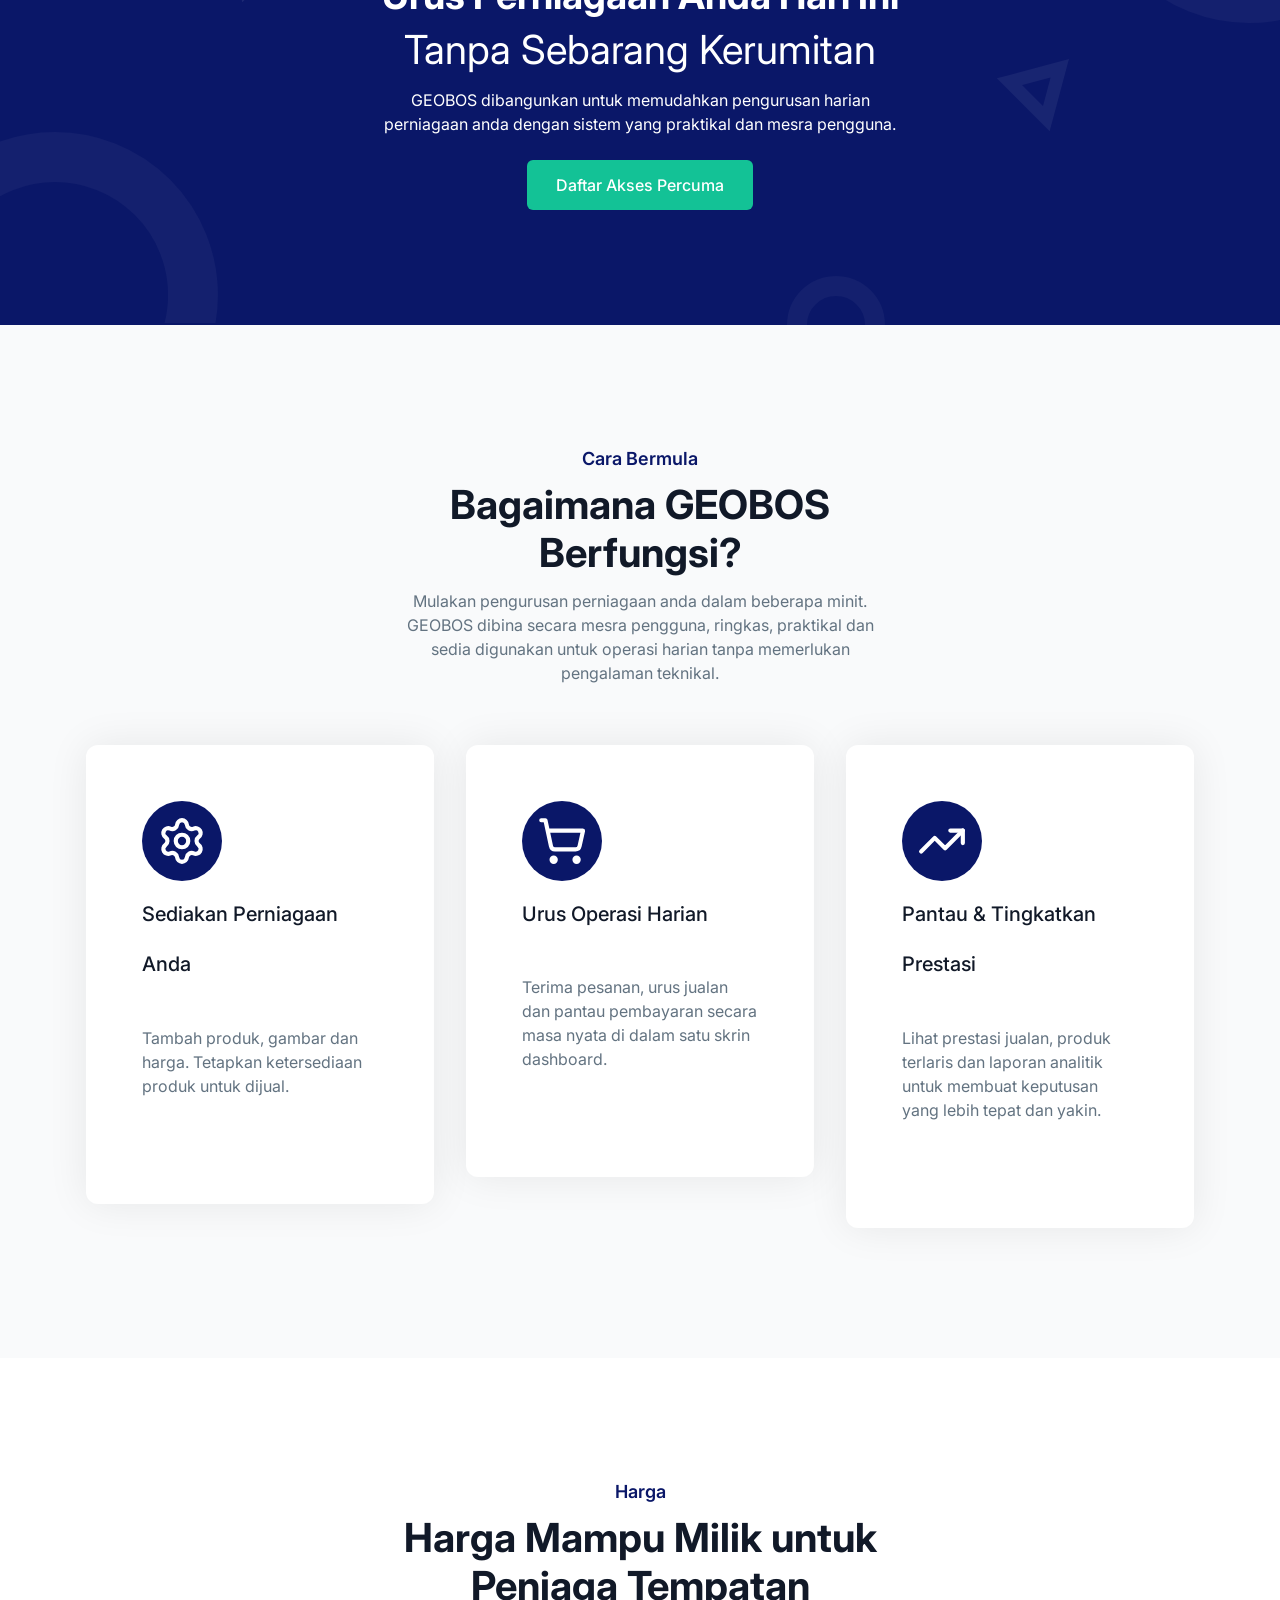
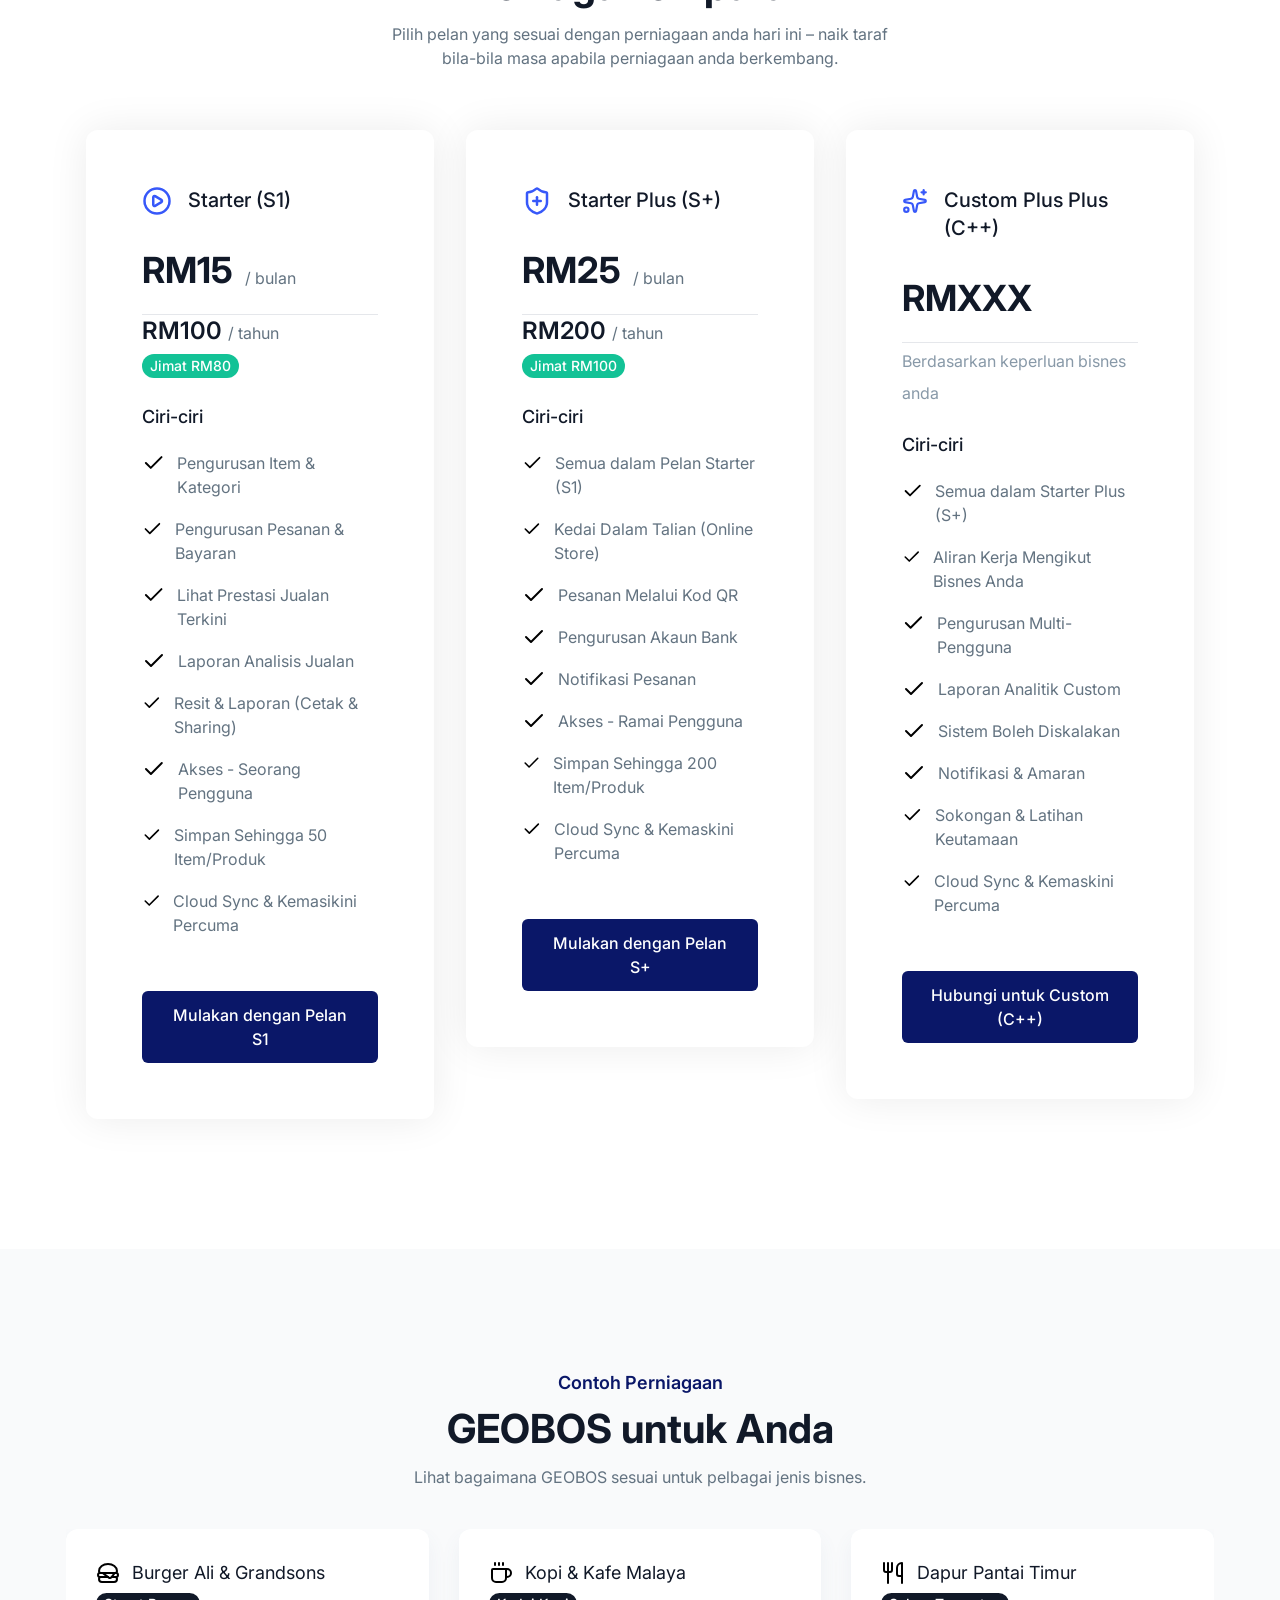
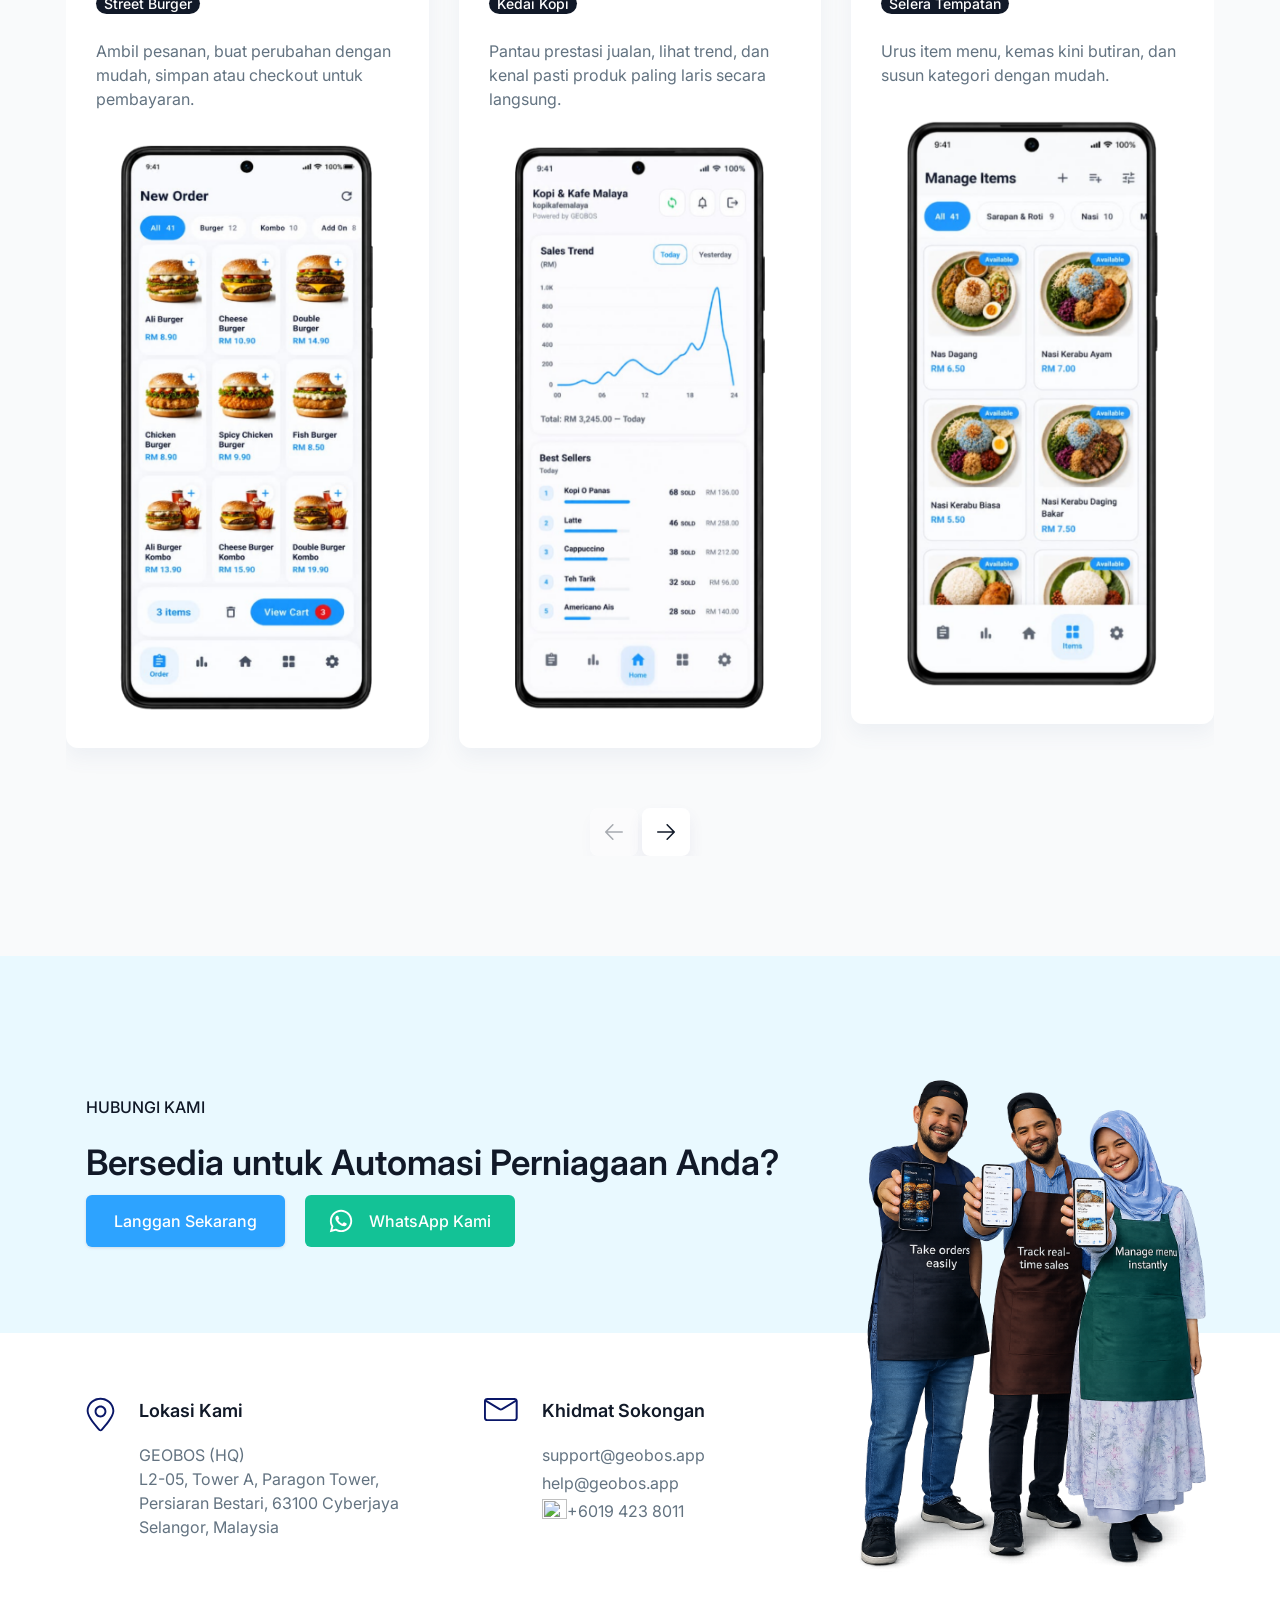
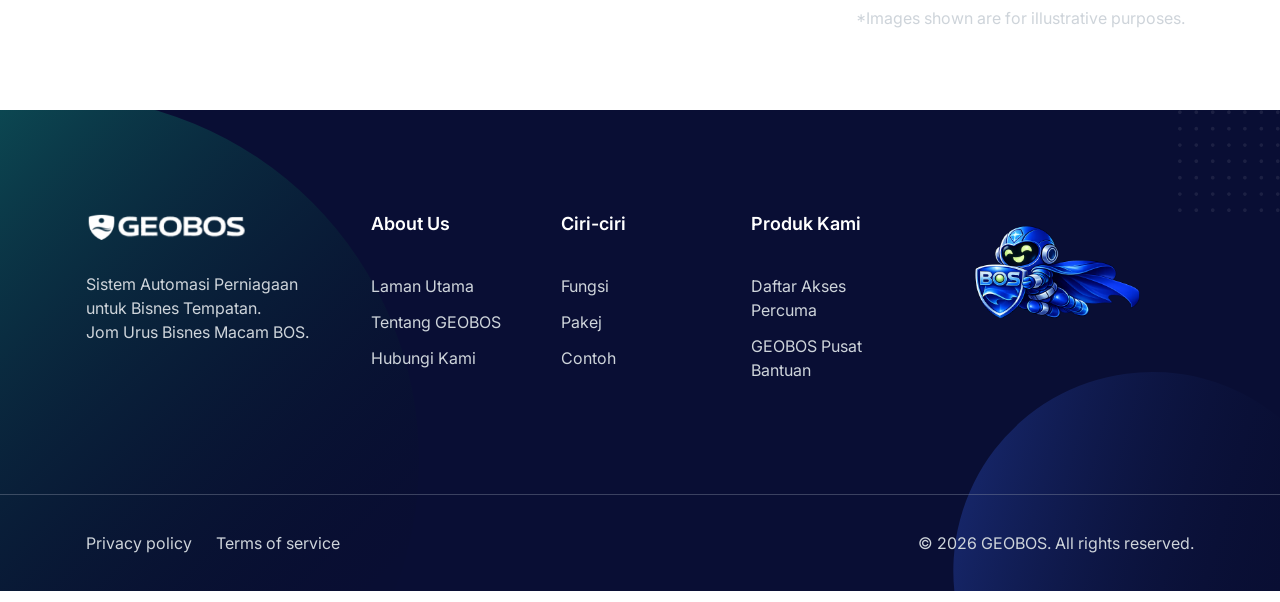
==== commit e438cacf: "Update index.html" ====
--- a/index.html
+++ b/index.html
@@ -410,7 +410,7 @@
               >
                 <li>
                   <a
-                    href="https://www.geobos.app/newbos/"
+                    href="https://register.geobos.store"
                     class="inline-flex items-center justify-center rounded-md bg-secondary2 px-7 py-[14px] text-center text-base font-medium text-white shadow-1 transition duration-300 ease-in-out hover:bg-gray-2 hover:text-body-color"
                     onclick="gtag('event', 'btn_register_click1', {
                     event_category: 'engagement',
@@ -1101,7 +1101,7 @@
                   GEOBOS dibangunkan untuk memudahkan pengurusan harian perniagaan anda dengan sistem yang praktikal dan mesra pengguna.
                 </p>
                 <a
-                  href="https://www.geobos.app/newbos/"
+                  href="https://register.geobos.store"
                   class="relative z-10 inline-block rounded-md border border-transparent bg-secondary px-7 py-3 text-base font-medium text-white transition hover:bg-[#0BB489]"
                     onclick="gtag('event', 'btn_register_click2', {
                     event_category: 'engagement',
@@ -2330,7 +2330,7 @@
               <ul>
                 <li>
                   <a
-                    href="https://www.geobos.app/newbos/"
+                    href="https://register.geobos.store"
                     class="inline-block mb-3 text-base text-gray-7 hover:text-primary"
                     onclick="gtag('event', 'link_register_click4', {
                     event_category: 'engagement',
@@ -2347,14 +2347,7 @@
                     GEOBOS Pusat Bantuan
                   </a>
                 </li>
-               <li>
-                  <a
-                    href="javascript:void(0)"
-                    class="inline-block mb-3 text-base text-gray-7 hover:text-primary"
-                  >
-                    SIFO 
-                  </a>
-                </li> 
+               
               </ul>
             </div>
           </div>
